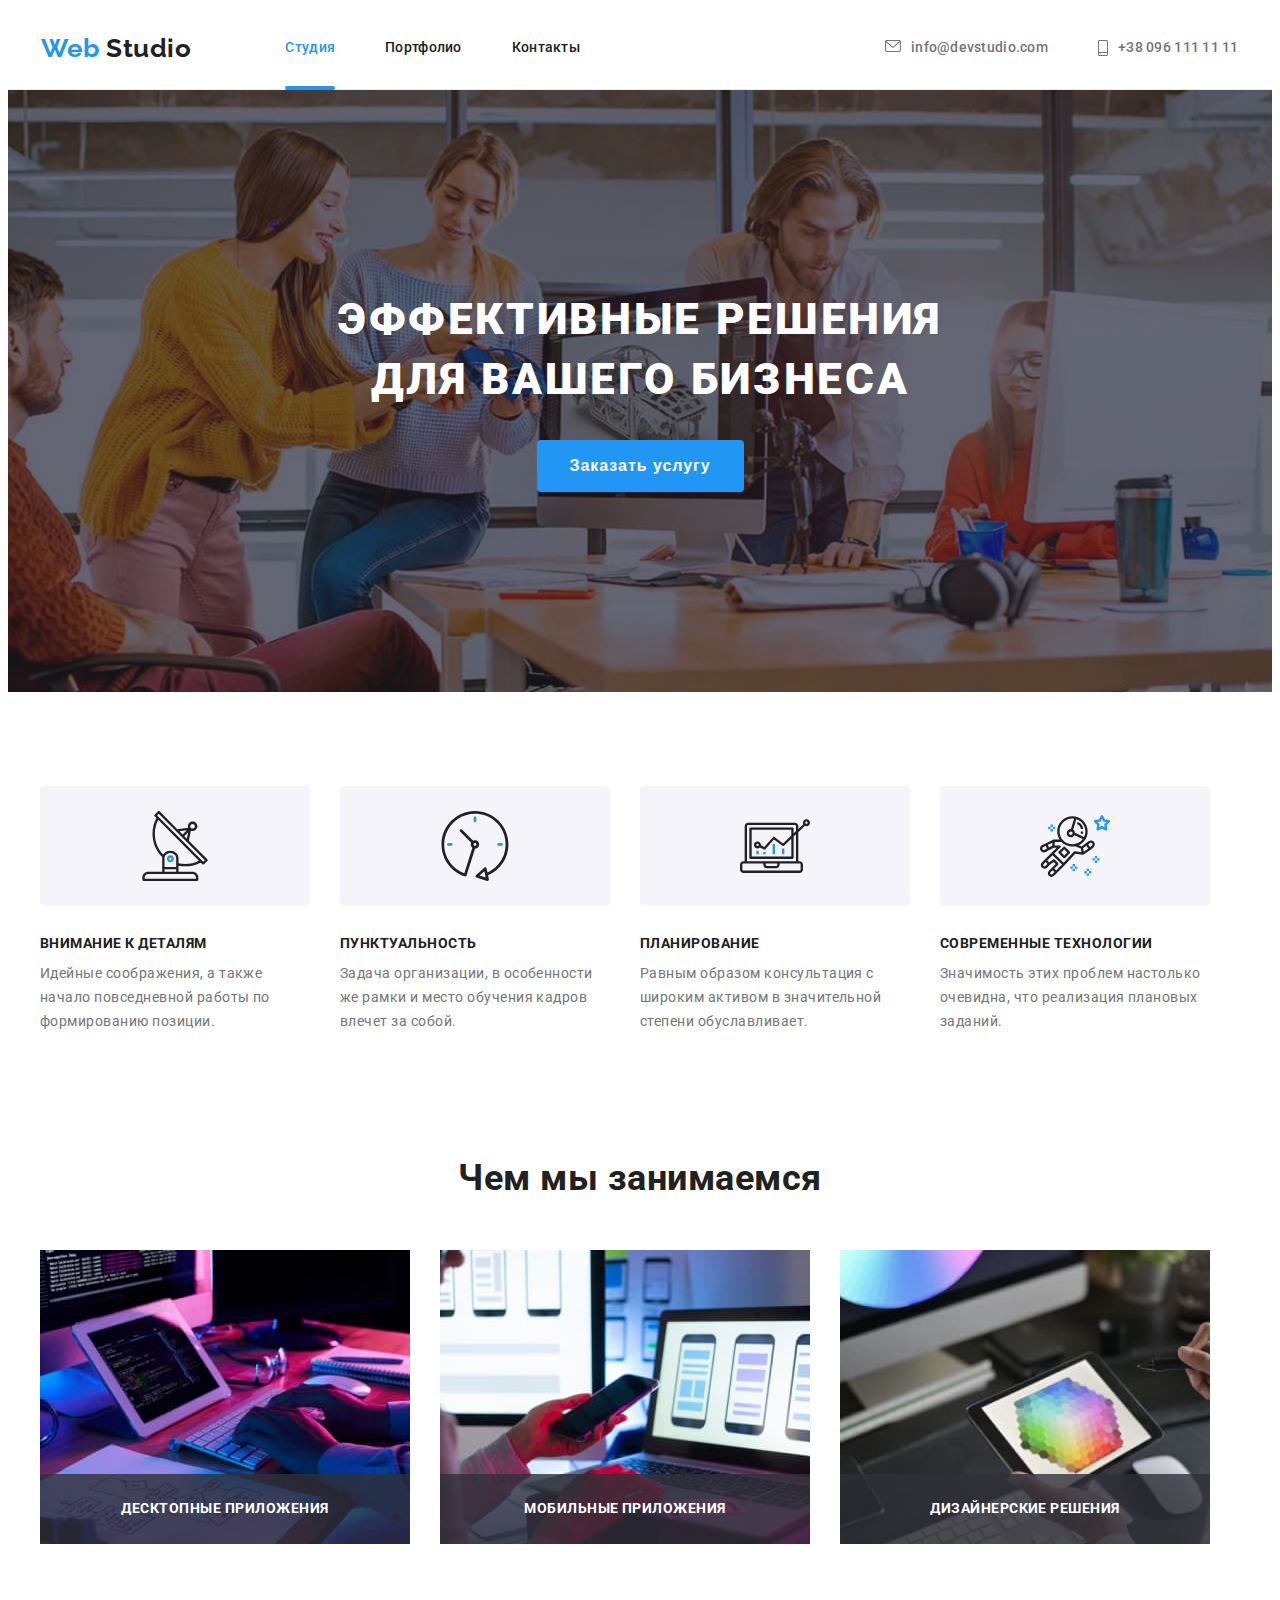
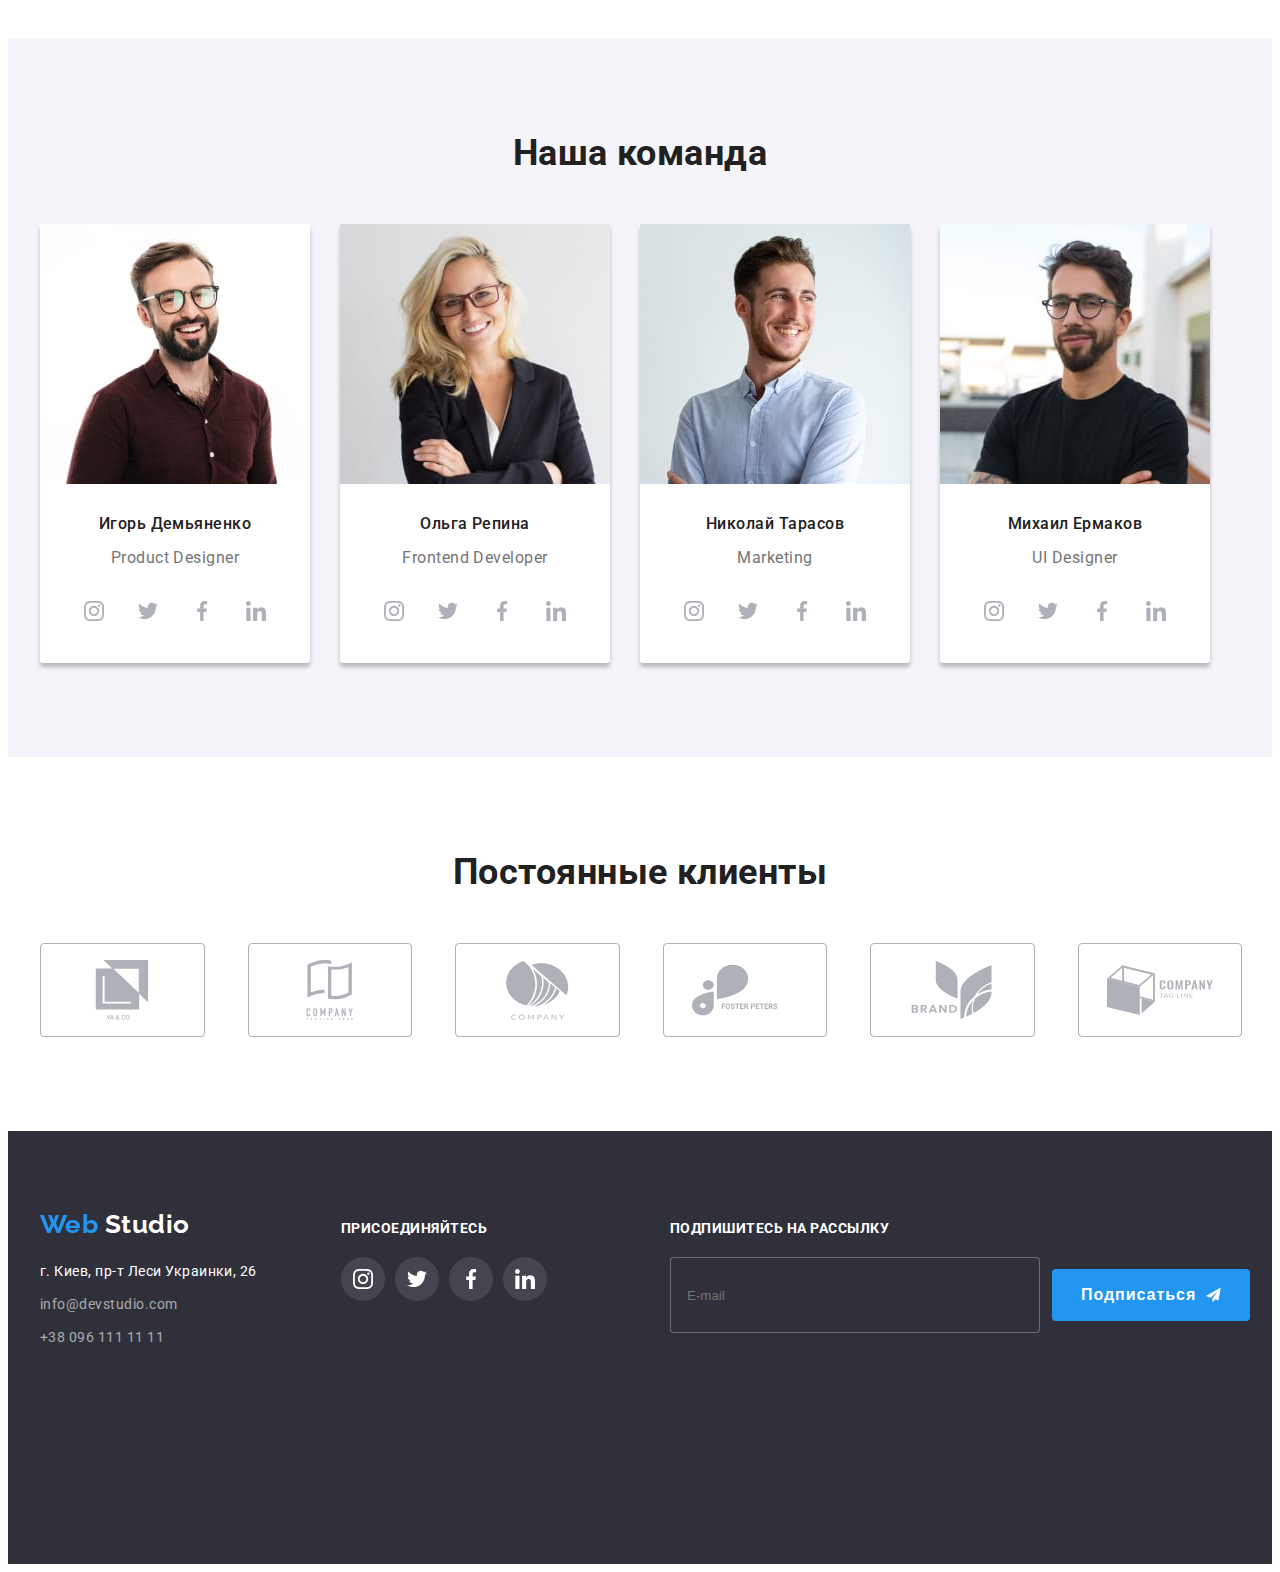
==== index.html @ 9bba1204 "img-commit" ====
<!DOCTYPE html>
<html lang="ru">
<head>
    <meta charset="UTF-8">
    <meta http-equiv="X-UA-Compatible" content="IE=edge">
    <meta name="viewport" content="width=device-width, initial-scale=1.0">
    <title>Document</title>
    <link rel="preconnect" href="https://fonts.googleapis.com">
    <link rel="preconnect" href="https://fonts.gstatic.com" crossorigin>
    <link href="https://fonts.googleapis.com/css2?family=Raleway:wght@700&family=Roboto:wght@400;500;700;900&display=swap" rel="stylesheet">
    <link rel="stylesheet" href="https://cdnjs.cloudflare.com/ajax/libs/modern-normalize/1.1.0/modern-normalize.min.css" integrity="sha512-wpPYUAdjBVSE4KJnH1VR1HeZfpl1ub8YT/NKx4PuQ5NmX2tKuGu6U/JRp5y+Y8XG2tV+wKQpNHVUX03MfMFn9Q==" crossorigin="anonymous" referrerpolicy="no-referrer" />
    
    <link rel="stylesheet" href="./css/main.min.css"/>
</head>
<body class="page">
  <!--Cap-->
    <header class="page-header">
        <div class="conteiner main-div">
            <a href="" class="logo">Web<span class="logo__title"> Studio</span>
            </a> 
    
            <button class="header-menu__btn" data-menu-button
            type="button" 
            aria-expanded="true" 
            aria-controls="menu-conteiner" 
            >
                <svg class="header-menu__icon" width="24" height="24" aria-label="переключатель мобильного меню">
                    <use class="header-menu__icon-cross" href="./images/sprite-contact.svg#icon-close-black-18dp-2-1-1"></use>
                    <use class="header-menu__icon-menu" href="./images/sprite-contact.svg#icon-menu_24px"></use>
                </svg>
            </button>

        <div class="header-menu" id="menu-conteiner" data-menu>
           
            <div class="header-menu__navigation">
            <ul class="site-nav list">
                <li class="site-nav__item">                                                                       
                    <a class="site-nav__link site-nav__link--current" href="./index.html">Студия</a></li>
                <li class="site-nav__item">
                    <a class="site-nav__link" href="./portfolio.html">Портфолио</a></li>
                <li class="site-nav__item">
                    <a class="site-nav__link" href="./contact.html">Контакты</a></li>
            </ul>             
         </div>     
         <div class="header-menu__contact">      
            <ul class="site-list list">
                <li class="site-list__item">  
                 <a class="site-list__link-mail" href="mailto:info@devstudio.com" class="header-text">                 
                      <svg class="site-list__icon" width="16" height="12" >
                         <use href="./images/sprite-contact.svg#icon-envelope"></use>
                     </svg>  
                     info@devstudio.com</a></li>
                    
                 <li class="site-list__item">
                     <a class="site-list__link-tell" href="tel:+380961111111" class="header-text">
                     <svg class="site-list__icon" width="10" height="16" >
                          <use href="./images/sprite-contact.svg#icon-smartphone"></use>
                      </svg>  
                      +38 096 111 11 11</a></li>                
                 </ul>
                 <ul class="site-social list">
                    <li class="site-social__item">
                        <a class="site-social__link" target="_blank" href="noopener noreferrer">Instagram</a>
                    </li>
                    <li class="site-social__item">
                        <a class="site-social__link" target="_blank" href="noopener noreferrer">Twitter</a>
                    </li>
                    <li class="site-social__item">
                        <a class="site-social__link" target="_blank" href="noopener noreferrer">Facebook</a>
                    </li>
                    <li class="site-social__item">
                        <a class="site-social__link" target="_blank" href="noopener noreferrer">LinkedIn</a>
                    </li>                                    
                 </ul>
         </div>
        </div>              
                </div>      
                 
              </header>
  <!--Main-->
    <main>
        <!--Hero-->
        <section class="hero">
                <h1 class="hero__title">Эффективные решения для вашего бизнеса</h1>
                <button type="button" class="hero__button" data-modal-open>Заказать услугу</button>
                <div class="baсkdrop is-hidden" data-modal>
                    <div class="modal">
                        
                        <form class="modal__form" autocomplete="off">
                            <strong class="modal__text">Оставьте свои данные, мы вам перезвоним</strong>
                            <div class="field">
                                <label class="field__name" for="name">
                                    <span class="stile-name">Имя</span>
                                </label>                               
                                <input class="field__user" type="text" name="name" id="name">
                                <svg class="form-icon" width="18" height="18">
                                    <use href="./images/sprite-modal-icon.svg#icon-person"></use>
                                </svg>                   
                            </div>
                            <div class="field">
                                <label class="field__name" for="phone">
                                    <span class="stile-name">Телефон</span>
                                </label>
                                <input class="field__user" type="tell" name="phone" id="phone">
                                <svg class="form-icon" width="18" height="18">
                                <use href="./images/sprite-modal-icon.svg#icon-phone"></use>
                                </svg>                 
                            </div>
                            <div class="field">
                                <label class="field__name" for="mail">
                                    <span class="stile-name">Почта</span>
                                </label>
                                <input class="field__user" type="email" name="mail" id="mail">  
                                <svg class="form-icon" width="18" height="18">
                                <use href="./images/sprite-modal-icon.svg#icon-email"></use>
                                </svg>                   
                            </div>
                            <div class="comment-form">
                                <label class="comment-form__name" for="comment">
                                    <span class="stile-name">Комментарий</span>
                                </label>
                                <textarea name="commit" rows="10" id="comment" placeholder="Введите текст"></textarea>                            
                            </div>
                            <div class="policy-form">
                                <label class="policy-form__name" for="policy">
                                    <input class="checkbox" type="checkbox" name="policy" id="policy" />
                                    <span class="policy-icon"></span>                                  
                                
                                    <span class="stile-agree">Соглашаюсь с рассылкой и принимаю </span><span class="agree-text">Условия договора</span>
                                </label>
                            </div>
                                <button type="submit" class="submit-btn">Отправить</button>                            
                        </form>
                            
                            <button class="modal__btn" type="button" data-modal-close>
                                <svg class="modal__icon" width="18" height="18">
                                    <use href="./images/sprite-contact.svg#icon-close-black-18dp-2-1-1"></use>
                                </svg>
                            </button>
                    </div>                  
                </div>
        </section>        
        <!--Advantages-->
        <section class="advantages section">
            <div class="conteiner advantages-conteiner">               
                <h2 class="section-title" hidden>Advantages</h2>
                <ul class="advantages-list list">
                    <li class="advantages-list__item">
                        <div class="section-picture">
                            <svg class="advantages__icon" width="70" height="120">
                                <use href="./images/sprite-advanteges.svg#icon-antenna"></use>
                            </svg>   
                        </div>                                          
                        <h3 class="advantages__title">Внимание к деталям</h3>
                        <p class="advantages__text">Идейные соображения, а также начало повседневной работы по формированию позиции.</p>
                    </li>
                    <li class="advantages-list__item">
                        <div  class="section-picture">
                            <svg class="advantages__icon" width="70" height="120">
                                <use href="./images/sprite-advanteges.svg#icon-clock"></use>
                            </svg>   
                        </div>
                        <h3 class="advantages__title">Пунктуальность</h3>
                        <p class="advantages__text">Задача организации, в особенности же рамки и место обучения кадров влечет за собой.</p>
                    </li>
                    <li class="advantages-list__item">
                        <div class="section-picture">
                            <svg class="advantages__icon" width="70" height="120">
                                <use href="./images/sprite-advanteges.svg#icon-diagram"></use>
                            </svg>  
                        </div>
                        <h3 class="advantages__title">Планирование</h3>
                        <p class="advantages__text">Равным образом консультация с широким активом в значительной степени обуславливает.</p>
                    </li>
                    <li class="advantages-list__item">
                        <div  class="section-picture">
                            <svg class="advantages__icon" width="70" height="120">
                                <use href="./images/sprite-advanteges.svg#icon-astronaut"></use>
                            </svg>   
                        </div>
                        <h3 class="advantages__title">Современные технологии</h3>
                        <p class="advantages__text">Значимость этих проблем настолько очевидна, что реализация плановых заданий.</p>
                    </li>
                </ul>
            </div>           
        </section>
        <!--What_we_do-->
        <section class="do section no-padding">
            <div class="conteiner do-conteiner">
                <h2 class="section-title centered">Чем мы занимаемся</h2>
                <ul class="do-list list">
                    <li class="do-list__item">
                        <img src="/images/images1/do/dp1.jpg" alt="picture1" width="370">
                       <div class="do-thumb">
                           <p class="do-thumb__text">Десктопные приложения</p>
                     </div>                                     
                    </li>
                    <li class="do-list__item">
                        <img src="/images/images1/do/mp1.jpg" alt="picture2" width="370">
                        <div class="do-thumb">
                            <p class="do-thumb__text">Мобильные приложения</p>
                        </div>
                    </li>
                    <li class="do-list__item">
                        <img src="/images/images1/do/dr1.jpg" alt="picture3" width="370">
                        <div class="do-thumb">
                            <p class="do-thumb__text">Дизайнерские решения</p>
                        </div>
                    </li>
                </ul>
            </div>           
        </section>
        <!--Team-->
        <section class="team section">
            <div class="conteiner team-conteiner">
                <h2 class="section-title centered">Наша команда</h2>
                <ul class="team-list list ">
                    <li class="team-list__item">
                        <img class="team-list__img" 
                        srcset="/images/images1/team/id1.jpg 1x, /images/images1/team/id2.jpg 2x"
                        src="/images/images1/team/id1.jpg" 
                        alt="Игорь Демьяненко"
                        sizes="(min-width: 480px) 2x, (min-width: 787px) 1x">
                        <div class="team-box">
                            <h3 class="team-box__title">Игорь Демьяненко</h3>
                            <p class="team-box__text">Product Designer</p>
                            <ul class="cosial-list list"> 
                                <li class="cosial-list__item">
                                    <a class="cosial-list__link" href aria-label="instagram" target="_blank">
                                        <svg class="cosial-list__icon" width="20" height="20">
                                            <use href="./images/sprite-socialnetwork.svg#icon-instagram"></use>
                                        </svg>
                                    </a>
                                </li>
                                <li class="cosial-list__item">
                                    <a class="cosial-list__link" href aria-label="twitter" target="_blank">
                                        <svg class="cosial-list__icon"  width="20" height="20">
                                            <use href="./images/sprite-socialnetwork.svg#icon-twitter"></use>
                                        </svg>
                                    </a>
                                </li>
                                <li class="cosial-list__item">
                                    <a class="cosial-list__link" href aria-label="facebook" target="_blank">
                                        <svg class="cosial-list__icon"  width="20" height="20">
                                            <use href="./images/sprite-socialnetwork.svg#icon-facebook"></use>
                                        </svg>
                                    </a>
                                </li>
                                <li class="cosial-list__item">
                                    <a class="cosial-list__link" href aria-label="linkedin" target="_blank">
                                        <svg class="cosial-list__icon"  width="20" height="20">
                                            <use href="./images/sprite-socialnetwork.svg#icon-linkedin"></use>
                                        </svg>
                                    </a>
                                </li>
                            </ul>
                        </div>                     
                    </li>
                    <li class="team-list__item">
                         <img class="team-list__img" 
                         srcset="/images/images1/team/or1.jpg 1x, /images/images1/team/or2.jpg 2x"
                         src="/images/images1/team/or1.jpg" 
                         alt="Ольга Репина"
                         sizes="(min-width: 480px) 2x, (min-width: 787px) 1x">
                         <div class="team-box">
                            <h3 class="team-box__title">Ольга Репина</h3>
                            <p class="team-box__text">Frontend Developer</p>
                            <ul class="cosial-list list">
                                <li class="cosial-list__item">
                                    <a class="cosial-list__link" href aria-label="instagram" target="_blank">
                                        <svg class="cosial-list__icon" width="20" height="20">
                                            <use href="./images/sprite-socialnetwork.svg#icon-instagram"></use>
                                        </svg>
                                    </a>
                                </li>
                                <li class="cosial-list__item">
                                    <a class="cosial-list__link" href aria-label="twitter" target="_blank">
                                        <svg class="cosial-list__icon"  width="20" height="20">
                                            <use href="./images/sprite-socialnetwork.svg#icon-twitter"></use>
                                        </svg>
                                    </a>
                                </li>
                                <li class="cosial-list__item">
                                    <a class="cosial-list__link" href aria-label="facebook" target="_blank">
                                        <svg class="cosial-list__icon"  width="20" height="20">
                                            <use href="./images/sprite-socialnetwork.svg#icon-facebook"></use>
                                        </svg>
                                    </a>
                                </li>
                                <li class="cosial-list__item">
                                    <a class="cosial-list__link" href aria-label="linkedin" target="_blank">
                                        <svg class="cosial-list__icon"  width="20" height="20">
                                            <use href="./images/sprite-socialnetwork.svg#icon-linkedin"></use>
                                        </svg>
                                    </a>
                                </li>
                            </ul>
                         </div>                   
                    </li>
                    <li class="team-list__item">
                     <img class="team-list__img" 
                     srcset="/images/images1/team/nt1.jpg 1x, /images/images1/team/nt2.jpg 2x"
                     src="/images/images1/team/nt1.jpg" 
                     alt="Николай Тарасов"
                     sizes="(min-width: 480px) 2x, (min-width: 787px) 1x">
                     <div class="team-box">
                        <h3 class="team-box__title">Николай Тарасов</h3>
                        <p class="team-box__text">Marketing</p>
                        <ul class="cosial-list list">
                            <li class="cosial-list__item">
                                <a class="cosial-list__link" href aria-label="instagram" target="_blank">
                                    <svg class="cosial-list__icon" width="20" height="20">
                                        <use href="./images/sprite-socialnetwork.svg#icon-instagram"></use>
                                    </svg>
                                </a>
                            </li>
                            <li class="cosial-list__item">
                                <a class="cosial-list__link" href aria-label="twitter" target="_blank">
                                    <svg class="cosial-list__icon"  width="20" height="20">
                                        <use href="./images/sprite-socialnetwork.svg#icon-twitter"></use>
                                    </svg>
                                </a>
                            </li>
                            <li class="cosial-list__item">
                                <a class="cosial-list__link" href aria-label="facebook" target="_blank">
                                    <svg class="cosial-list__icon"  width="20" height="20">
                                        <use href="./images/sprite-socialnetwork.svg#icon-facebook"></use>
                                    </svg>
                                </a>
                            </li>
                            <li class="cosial-list__item">
                                <a class="cosial-list__link" href aria-label="linkedin" target="_blank">
                                    <svg class="cosial-list__icon"  width="20" height="20">
                                        <use href="./images/sprite-socialnetwork.svg#icon-linkedin"></use>
                                    </svg>
                                </a>
                            </li>
                        </ul>
                     </div>                     
                    </li>
                    <li class="team-list__item">
                        <img class="team-list__img" 

                        src="/images/images1/team/me1.jpg" 
                        alt="Михаил Ермаков"
                        sizes="(min-width: 480px) 2x, (min-width: 787px) 1x">
                        <div class="team-box">
                           <h3 class="team-box__title">Михаил Ермаков</h3>
                           <p class="team-box__text">UI Designer</p>
                           <ul class="cosial-list list">
                               <li class="cosial-list__item">
                                   <a class="cosial-list__link" href aria-label="instagram" target="_blank">
                                       <svg class="cosial-list__icon" width="20" height="20">
                                           <use href="./images/sprite-socialnetwork.svg#icon-instagram"></use>
                                       </svg>
                                   </a>
                               </li>
                               <li class="cosial-list__item">
                                   <a class="cosial-list__link" href aria-label="twitter" target="_blank">
                                       <svg class="cosial-list__icon"  width="20" height="20">
                                           <use href="./images/sprite-socialnetwork.svg#icon-twitter"></use>
                                       </svg>
                                   </a>
                               </li>
                               <li class="cosial-list__item">
                                   <a class="cosial-list__link" href aria-label="facebook" target="_blank">
                                       <svg class="cosial-list__icon"  width="20" height="20">
                                           <use href="./images/sprite-socialnetwork.svg#icon-facebook"></use>
                                       </svg>
                                   </a>
                               </li>
                               <li class="cosial-list__item">
                                   <a class="cosial-list__link" href aria-label="linkedin" target="_blank">
                                       <svg class="cosial-list__icon"  width="20" height="20">
                                           <use href="./images/sprite-socialnetwork.svg#icon-linkedin"></use>
                                       </svg>
                                   </a>
                               </li>
                           </ul>
                        </div>                     
                       </li>
                   
                        </ul>
                     </div>                  
                    </li>
                </ul>
            </div>           
        </section>    
    <!--PARTNERS-->
    <section class="clients section">
        <div class="conteiner clients-conteiner">
            <h2 class="section-title centerd">Постоянные клиенты</h2>
            <ul class="clients-list list">
                <li class="clients-list__item">
                    <a class="clients-list__link" href="">
                        <svg class="clients-list__icon" width="106" height="60">
                            <use href="./images/sprite-partners.svg#icon-group1">                              
                            </use>
                        </svg>
                    </a>
                </li>
                <li class="clients-list__item">
                    <a class="clients-list__link" href="">
                        <svg class="clients-list__icon" width="106" height="60">
                            <use href="./images/sprite-partners.svg#icon-group2">                              
                            </use>
                        </svg>
                    </a>
                </li>
                <li class="clients-list__item">
                    <a class="clients-list__link" href="">
                        <svg class="clients-list__icon" width="106" height="60">
                            <use href="./images/sprite-partners.svg#icon-group3">                              
                            </use>
                        </svg>
                    </a>
                </li>
                <li class="clients-list__item">
                    <a class="clients-list__link" href="">
                        <svg class="clients-list__icon" width="106" height="60">
                            <use href="./images/sprite-partners.svg#icon-group4">                              
                            </use>
                        </svg>
                    </a>
                </li>
                <li class="clients-list__item">
                    <a class="clients-list__link" href="">
                        <svg class="clients-list__icon" width="106" height="60">
                            <use href="./images/sprite-partners.svg#icon-group5">                              
                            </use>
                        </svg>
                    </a>
                </li>
                <li class="clients-list__item">
                    <a class="clients-list__link" href="">
                        <svg class="clients-list__icon" width="106" height="60">
                            <use href="./images/sprite-partners.svg#icon-group6">                              
                            </use>
                        </svg>
                    </a>
                </li>
            </ul>
        </div>  
    </section>
</main>
  <!--Attic-->
    <footer class="footer section no-padding">    
        <div class="conteiner footer-conteiner">
            <div class="box-logo">
                <a href="" class="logo-footer">
                    Web<span class="title-footer"> Studio</span>
                </a>
                    <div class="footer-text">
                    <p class="adress">
                        г. Киев, пр-т Леси Украинки, 26
                    </p>
                    <a href="mailto:info@devstudio.com" class="adress-mail">info@devstudio.com</a> 
                    <a href="tel:+380961111111" class="adress-tel">+38 096 111 11 11</a>
                </div>
            </div>
                <div class="join">
                <h2 class="join__titl">присоединяйтесь</h2>
                <ul class="join-list list">
                    <li class="join-list__item">
                                    <a class="join-list__link" href aria-label="instagram" target="_blank">
                                        <svg class="join-list__icon" width="20" height="20">
                                            <use href="./images/sprite-socialnetwork.svg#icon-instagram"></use>
                                        </svg>
                                    </a>
                    </li>
                    <li class="join-list__item">
                                    <a class="join-list__link" href aria-label="twitter" target="_blank">
                                        <svg class="join-list__icon" width="20" height="20">
                                            <use href="./images/sprite-socialnetwork.svg#icon-twitter"></use>
                                        </svg>
                                    </a>
                    </li>
                    <li class="join-list__item">
                                    <a class="join-list__link" href aria-label="facebook" target="_blank">
                                        <svg class="join-list__icon" width="20" height="20">
                                            <use href="./images/sprite-socialnetwork.svg#icon-facebook"></use>
                                        </svg>
                                    </a>
                    </li>
                    <li class="join-list__item">
                                    <a class="join-list__link" href aria-label="linkedin" target="_blank">
                                        <svg class="join-list__icon" width="20" height="20">
                                            <use href="./images/sprite-socialnetwork.svg#icon-linkedin"></use>
                                        </svg>
                                    </a>
                    </li>
                </ul>
            </div>      
            <div class="mailing-form">
                <h2 class="mailing-titl">Подпишитесь на рассылку</h2>
                <Form class="subscriber-form" autocomplete="off">
                    <label for="user_email" class="form-hidden">E-mail</label>
                        <input class="subscriber-email"type="email" name="email" id="user_email" placeholder="E-mail"/>
                        <button type="submit" class="subscriber-btn">Подписаться
                            <svg class="send-icon" width="24" height="24">
                                <use href="./images/sprite-modal-icon.svg#icon-icon-send-1"></use>
                            </svg>
                        </button>                      
                </Form>
            </div>
        </div>        
    </footer>
    <script src="./js/modal.js"></script>
    <script src="./js/menu.js"></script>
  </body>
</html>
---- css/main.min.css ----
:root{--primary-text-color: #212121;--text-color: #757575;--accent-text: #2196F3;--herotitle: #FFFFFF;--bgr-color: #FFFFFF}body{height:auto;background-color:var(--bgr-color);color:var(--primary-text-color);font-family:Roboto;letter-spacing:0.03em}@media screen and (min-width: 340px){.section{padding-top:40px;padding-bottom:40px}}@media screen and (min-width: 480px){.section{padding-top:60px;padding-bottom:60px}}@media screen and (min-width: 768px){.section{padding-top:60px;padding-bottom:60px}}@media screen and (min-width: 1200px){.section{padding-top:94px;padding-bottom:94px}}.section-title{margin-top:0;margin-bottom:50px;color:var(--primary-text-color);font-weight:700;font-size:36px;line-height:1.17;text-align:center}.section-title.centered{text-align:center}.text{color:var(--text-color)}img{display:block;max-width:100%;height:auto}.list{padding:0;margin:0;list-style:none}h1,h2,h3,p{margin:0}.conteiner{margin-left:auto;margin-right:auto;padding-left:15px;padding-right:15px}@media screen and (min-width: 480px){.conteiner{width:480px}}@media screen and (min-width: 768px){.conteiner{width:768px}}@media screen and (min-width: 1200px){.conteiner{width:1200px}}.page-header{border-bottom:1px solid #ECECEC}@media screen and (min-width: 340px){.main-div{position:relative;display:-webkit-inline-box;display:-ms-inline-flexbox;display:inline-flex;-webkit-box-align:center;-ms-flex-align:center;align-items:center;-ms-flex-pack:distribute;justify-content:space-around;width:100%}.site-nav{display:block;margin-bottom:300px;text-align:start}.site-nav__item:not(:last-child){margin-bottom:32px}.site-nav__link{color:var(--primary-text-color);font-family:inherit;font-weight:500;font-size:40px;line-height:1.175;letter-spacing:0.02em;text-decoration:none;-webkit-transition-timing-function:cubic-bezier(0.4, 0, 0.2, 1);transition-timing-function:cubic-bezier(0.4, 0, 0.2, 1);-webkit-transition-duration:250ms;transition-duration:250ms}.site-nav__link--current{color:var(--accent-text)}.site-list{display:-webkit-box;display:-ms-flexbox;display:flex;margin-bottom:65px;text-align:start;-webkit-box-orient:vertical;-webkit-box-direction:reverse;-ms-flex-direction:column-reverse;flex-direction:column-reverse}.site-list__item:not(:last-child){margin-top:32px}.site-list__link-mail{color:var(--primary-text-color);font-family:inherit;font-weight:500;font-size:40px;line-height:1.175;letter-spacing:0.02em;text-decoration:none;-webkit-transition-timing-function:cubic-bezier(0.4, 0, 0.2, 1);transition-timing-function:cubic-bezier(0.4, 0, 0.2, 1);-webkit-transition-duration:250ms;transition-duration:250ms}.site-list__link-tell{color:var(--accent-text);font-family:inherit;font-weight:500;font-size:34px;line-height:1.175;letter-spacing:0.02em;text-decoration:none;-webkit-transition-timing-function:cubic-bezier(0.4, 0, 0.2, 1);transition-timing-function:cubic-bezier(0.4, 0, 0.2, 1);-webkit-transition-duration:250ms;transition-duration:250ms}.site-list__icon{display:none}.site-social{display:-webkit-box;display:-ms-flexbox;display:flex}.site-social__item{padding-right:10px;padding-left:10px;border-right:1px solid rgba(33,33,33,0.2)}.site-social__item:last-child{padding-right:0}.site-social .site-social__link{color:#2196F3;font-size:18px;font-weight:500;line-height:1.22;letter-spacing:0.02em;text-align:left}.header-menu__btn{display:-webkit-inline-box;display:-ms-inline-flexbox;display:inline-flex;cursor:pointer;margin:0;padding:0;border:none;background-color:transparent;z-index:2}}@media screen and (min-width: 340px) and (min-width: 768px){.header-menu__btn{display:none}}@media screen and (min-width: 340px){.header-menu__icon-cross{display:none}.header-menu__btn.is-open .header-menu__icon-cross{display:block;z-index:2}.header-menu__btn.is-open .header-menu__icon-menu{display:none}.header-menu__btn:hover,.header-menu__btn:focus{fill:var(--accent-text)}.header-menu{background-color:#ffff;padding:48px 40px;text-align:center;font-size:20px;z-index:1}}@media screen and (min-width: 340px) and (max-width: 767px){.header-menu{display:none;position:absolute;top:0;left:0;width:100%}}@media screen and (min-width: 340px){.header-menu.is-open{display:block}}@media screen and (min-width: 480px){.main-div{position:relative;display:-webkit-inline-box;display:-ms-inline-flexbox;display:inline-flex;-webkit-box-align:center;-ms-flex-align:center;align-items:center;-ms-flex-pack:distribute;justify-content:space-around;width:100%}.site-nav{display:block;margin-bottom:300px;text-align:start}.site-nav__item:not(:last-child){margin-bottom:32px}.site-nav__link{color:var(--primary-text-color);font-family:inherit;font-weight:500;font-size:40px;line-height:1.175;letter-spacing:0.02em;text-decoration:none;-webkit-transition-timing-function:cubic-bezier(0.4, 0, 0.2, 1);transition-timing-function:cubic-bezier(0.4, 0, 0.2, 1);-webkit-transition-duration:250ms;transition-duration:250ms}.site-nav__link--current{color:var(--accent-text)}.site-list{display:-webkit-box;display:-ms-flexbox;display:flex;margin-bottom:65px;text-align:start;-webkit-box-orient:vertical;-webkit-box-direction:reverse;-ms-flex-direction:column-reverse;flex-direction:column-reverse}.site-list__item:not(:last-child){margin-top:32px}.site-list__link-mail{color:var(--primary-text-color);font-family:inherit;font-weight:500;font-size:40px;line-height:1.175;letter-spacing:0.02em;text-decoration:none;-webkit-transition-timing-function:cubic-bezier(0.4, 0, 0.2, 1);transition-timing-function:cubic-bezier(0.4, 0, 0.2, 1);-webkit-transition-duration:250ms;transition-duration:250ms}.site-list__link-tell{color:var(--accent-text);font-family:inherit;font-weight:500;font-size:34px;line-height:1.175;letter-spacing:0.02em;text-decoration:none;-webkit-transition-timing-function:cubic-bezier(0.4, 0, 0.2, 1);transition-timing-function:cubic-bezier(0.4, 0, 0.2, 1);-webkit-transition-duration:250ms;transition-duration:250ms}.site-list__icon{display:none}.site-social{display:-webkit-box;display:-ms-flexbox;display:flex}.site-social__item{padding-right:10px;padding-left:10px;border-right:1px solid rgba(33,33,33,0.2)}.site-social__item:last-child{padding-right:0}.site-social .site-social__link{color:#2196F3;font-size:18px;font-weight:500;line-height:1.22;letter-spacing:0.02em;text-align:left}.header-menu__btn{display:-webkit-inline-box;display:-ms-inline-flexbox;display:inline-flex;cursor:pointer;margin:0;padding:0;border:none;background-color:transparent;z-index:2}}@media screen and (min-width: 480px) and (min-width: 768px){.header-menu__btn{display:none}}@media screen and (min-width: 480px){.header-menu__icon-cross{display:none}.header-menu__btn.is-open .header-menu__icon-cross{display:block;z-index:2}.header-menu__btn.is-open .header-menu__icon-menu{display:none}.header-menu__btn:hover,.header-menu__btn:focus{fill:var(--accent-text)}.header-menu{background-color:#ffff;padding:48px 40px;text-align:center;font-size:20px;z-index:1}}@media screen and (min-width: 480px) and (max-width: 767px){.header-menu{display:none;position:absolute;top:0;left:0;width:100%}}@media screen and (min-width: 480px){.header-menu.is-open{display:block}}@media screen and (min-width: 768px){.main-div{display:-webkit-box;display:-ms-flexbox;display:flex;-webkit-box-align:center;-ms-flex-align:center;align-items:center;padding:0;width:768px}.header-menu{display:-webkit-box;display:-ms-flexbox;display:flex;-webkit-box-align:center;-ms-flex-align:center;align-items:center;-webkit-box-pack:justify;-ms-flex-pack:justify;justify-content:space-between;padding:0;margin:0}.header-menu__navigation{display:-webkit-box;display:-ms-flexbox;display:flex}.site-nav{display:-webkit-box;display:-ms-flexbox;display:flex;margin-bottom:0}.site-nav__link{position:relative}.site-nav__link--current::after{position:absolute;bottom:-2px;left:0;content:'';display:block;width:100%;height:4px;border-radius:2px;background-color:#2196F3}.site-nav__item:not(:last-child){margin-right:50px;margin-bottom:0}.site-nav__link{display:block;padding-top:32px;padding-bottom:32px;color:var(--primary-text-color);font-family:inherit;font-weight:500;font-size:14px;line-height:1.14;letter-spacing:0.02em;text-decoration:none;-webkit-transition-timing-function:cubic-bezier(0.4, 0, 0.2, 1);transition-timing-function:cubic-bezier(0.4, 0, 0.2, 1);-webkit-transition-duration:250ms;transition-duration:250ms}.site-nav__link:hover,.site-nav__link:focus,.site-nav__link--current{color:var(--accent-text)}.header-menu__contact{display:-webkit-box;display:-ms-flexbox;display:flex}.site-list{display:block;margin-left:auto;list-style:none;margin-left:auto;margin-bottom:0;margin-left:84px}.site-list__item{position:relative;display:-webkit-box;display:-ms-flexbox;display:flex;-webkit-box-align:center;-ms-flex-align:center;align-items:center;-ms-flex-wrap:nowrap;flex-wrap:nowrap}.site-list__link{position:relative}.site-list__item:not(:last-child){margin-bottom:10px;margin-top:0}.site-list__link-mail,.site-list__link-tell{display:-webkit-box;display:-ms-flexbox;display:flex;color:var(--primary-text-color);font-family:inherit;font-weight:500;font-size:14px;line-height:1.14;letter-spacing:0.02em;text-decoration:none;-webkit-transition-timing-function:cubic-bezier(0.4, 0, 0.2, 1);transition-timing-function:cubic-bezier(0.4, 0, 0.2, 1);-webkit-transition-duration:250ms;transition-duration:250ms}.site-list__link-mail,.site-list__link-tell{color:var(--text-color)}.site-list__link-mail:hover,.site-list__link-mail:focus{color:var(--accent-text)}.site-list__link-tell:hover,.site-list__link-tell:focus{color:var(--accent-text)}.site-list__icon{display:block;fill:var(--text-color);margin-right:10px;-webkit-transition-timing-function:cubic-bezier(0.4, 0, 0.2, 1);transition-timing-function:cubic-bezier(0.4, 0, 0.2, 1);-webkit-transition-duration:250ms;transition-duration:250ms}.site-list__link-mail:hover .site-list__icon,.site-list__link-mail:focus .site-list__icon{fill:var(--accent-text)}.site-list__link-tell:hover .site-list__icon,.site-list__link-tell:focus .site-list__icon{fill:var(--accent-text)}.site-social{display:none}.header-menu.is-open{display:none}}@media screen and (min-width: 1200px){.main-div{display:-webkit-box;display:-ms-flexbox;display:flex;-webkit-box-align:center;-ms-flex-align:center;align-items:center;padding:0;width:1200px}.header-menu{display:-webkit-box;display:-ms-flexbox;display:flex;-webkit-box-align:center;-ms-flex-align:center;align-items:center;-ms-flex-pack:distribute;justify-content:space-around;padding:0;margin:0}.header-menu__navigation{display:-webkit-box;display:-ms-flexbox;display:flex}.site-nav{display:-webkit-box;display:-ms-flexbox;display:flex;margin-bottom:0}.site-nav__link{position:relative}.site-nav__link--current::after{position:absolute;bottom:-2px;left:0;content:'';display:block;width:100%;height:4px;border-radius:2px;background-color:#2196F3}.site-nav__item:not(:last-child){margin-right:50px;margin-bottom:0}.site-nav__link{display:block;padding-top:32px;padding-bottom:32px;color:var(--primary-text-color);font-family:inherit;font-weight:500;font-size:14px;line-height:1.14;letter-spacing:0.02em;text-decoration:none;-webkit-transition-timing-function:cubic-bezier(0.4, 0, 0.2, 1);transition-timing-function:cubic-bezier(0.4, 0, 0.2, 1);-webkit-transition-duration:250ms;transition-duration:250ms}.site-nav__link:hover,.site-nav__link:focus,.site-nav__link--current{color:var(--accent-text)}.header-menu__contact{display:-webkit-box;display:-ms-flexbox;display:flex;-webkit-box-pack:end;-ms-flex-pack:end;justify-content:end}.site-list{display:-webkit-box;display:-ms-flexbox;display:flex;-webkit-box-orient:horizontal;-webkit-box-direction:normal;-ms-flex-direction:row;flex-direction:row;margin-left:auto;list-style:none;-webkit-box-pack:baseline;-ms-flex-pack:baseline;justify-content:baseline;margin-left:305px}.site-list__item{position:relative;display:-webkit-box;display:-ms-flexbox;display:flex;-webkit-box-align:center;-ms-flex-align:center;align-items:center;margin-bottom:0}.site-list__link-mail,.site-list__link-tell{position:relative;margin-bottom:0}.site-list__item:not(:last-child){margin-right:50px;margin-bottom:0}.site-list__link-mail,.site-list__link-tell{display:-webkit-box;display:-ms-flexbox;display:flex;color:var(--primary-text-color);font-family:inherit;font-weight:500;font-size:14px;line-height:1.14;letter-spacing:0.02em;text-decoration:none;-webkit-transition-timing-function:cubic-bezier(0.4, 0, 0.2, 1);transition-timing-function:cubic-bezier(0.4, 0, 0.2, 1);-webkit-transition-duration:250ms;transition-duration:250ms}.site-list__link-mail,.site-list__link-tell{color:var(--text-color)}.site-list__link-mail:hover,.site-list__link-mail:focus{color:var(--accent-text)}.site-list__link-tell:hover,.site-list__link-tell:focus{color:var(--accent-text)}.site-list__icon{display:block;fill:var(--text-color);margin-right:10px;-webkit-transition-timing-function:cubic-bezier(0.4, 0, 0.2, 1);transition-timing-function:cubic-bezier(0.4, 0, 0.2, 1);-webkit-transition-duration:250ms;transition-duration:250ms}.site-list__link-mail:hover .site-list__icon,.site-list__link-mail:focus .site-list__icon{fill:var(--accent-text)}.site-list__link-tell:hover .site-list__icon,.site-list__link-tell:focus .site-list__icon{fill:var(--accent-text)}.site-list .site-social{display:none}}.logo{display:inline-block;padding-top:25px;padding-bottom:25px;color:var(--accent-text);font-family:'Raleway';font-weight:700;font-size:26px;line-height:1.19;text-decoration:none}@media screen and (max-width: 1199px){.logo{margin-right:88px;font-size:24px;line-height:1.17}}@media screen and (min-width: 1200px){.logo{margin-right:92px}}.logo__title{color:var(--primary-text-color)}.logo-footer{display:block;padding:0;margin-bottom:20px;color:var(--accent-text);font-family:'Raleway';font-weight:700;font-size:26px;line-height:1.19;text-decoration:none}.title-footer{color:var(--herotitle)}.baсkdrop{position:fixed;top:0;left:0;width:100%;height:100%;background-color:rgba(47,48,58,0.4)}.baсkdrop.is-hidden{opacity:0;pointer-events:none;visibility:hidden}.modal{position:absolute;top:50%;left:50%;-webkit-transform:translate(-50%, -50%);transform:translate(-50%, -50%);width:528px;-webkit-box-shadow:0px 4px 4px 0px #00000040;box-shadow:0px 4px 4px 0px #00000040;background-color:var(--bgr-color);text-align:center}.modal__btn{position:absolute;top:8px;right:8px;display:-webkit-box;display:-ms-flexbox;display:flex;-webkit-box-align:center;-ms-flex-align:center;align-items:center;-webkit-box-pack:center;-ms-flex-pack:center;justify-content:center;padding:0;margin:0;width:30px;height:30px;background-color:var(--bgr-color);border:1px solid #AFB1B8;border-radius:50%;cursor:pointer}.modal__icon{fill:#000000;-webkit-transition-timing-function:cubic-bezier(0.4, 0, 0.2, 1);transition-timing-function:cubic-bezier(0.4, 0, 0.2, 1);-webkit-transition-duration:250ms;transition-duration:250ms}.modal__icon:hover,.modal__icon:focus{fill:var(--accent-text)}.modal__form{padding:40px;text-align:left;margin-left:auto;margin-right:auto}.modal__text{color:#212121;font-size:20px;font-weight:700;line-height:1.1;text-align:center}.field{position:relative;display:-webkit-box;display:-ms-flexbox;display:flex;-webkit-box-orient:vertical;-webkit-box-direction:normal;-ms-flex-direction:column;flex-direction:column;margin-top:10px}.field__name{margin-bottom:4px}.field__user{width:100%;border:1px solid #21212133;border-radius:4px;outline:none;cursor:pointer;-webkit-transition-timing-function:cubic-bezier(0.4, 0, 0.2, 1);transition-timing-function:cubic-bezier(0.4, 0, 0.2, 1);-webkit-transition-duration:250ms;transition-duration:250ms}.field__user{height:40px;padding:11px 12px 11px 32px}.field__user:focus{border-color:var(--accent-text)}.field__user:focus+.form-icon{fill:#2196F3}textarea{padding:12px 16px;resize:none;width:100%;border:1px solid #21212133;border-radius:4px;outline:none;cursor:pointer;-webkit-transition-timing-function:cubic-bezier(0.4, 0, 0.2, 1);transition-timing-function:cubic-bezier(0.4, 0, 0.2, 1);-webkit-transition-duration:250ms;transition-duration:250ms}textarea:focus{border-color:var(--accent-text)}.comment-form{display:-webkit-box;display:-ms-flexbox;display:flex;-webkit-box-orient:vertical;-webkit-box-direction:normal;-ms-flex-direction:column;flex-direction:column;width:100%;height:120px;margin-top:10px}.comment-form__name{margin-bottom:4px}.policy-form{margin-top:20px;margin-bottom:30px}.submit-btn{margin:0 auto;padding-top:10px;padding-bottom:10px;padding-left:57px;padding-right:57px;border-radius:4px;font-style:normal;background-color:var(--accent-text);color:var(--herotitle);border:1px solid transparent;font-weight:700;font-size:16px;line-height:1.88;display:-webkit-box;display:-ms-flexbox;display:flex;-webkit-box-align:center;-ms-flex-align:center;align-items:center;letter-spacing:0.06em}.form-icon{position:absolute;top:50%;left:12px;display:inline-block;fill:currentColor;-webkit-transition-timing-function:cubic-bezier(0.4, 0, 0.2, 1);transition-timing-function:cubic-bezier(0.4, 0, 0.2, 1);-webkit-transition-duration:250ms;transition-duration:250ms}.stile-name{color:#757575;font-size:12px;font-weight:400;line-height:1.17;letter-spacing:0.01em;text-align:left}.stile-agree{color:#757575;font-size:14px;font-weight:400;line-height:1.71;letter-spacing:0.03em;text-align:left}.agree-text{color:var(--accent-text);font-size:14px;font-weight:400;line-height:1.71;letter-spacing:0.03em;text-align:left;text-decoration:underline}.checkbox{-webkit-appearance:none;-moz-appearance:none;appearance:none;position:absolute}.policy-icon{display:inline-block;margin-right:4px;width:16px;height:15px;border:2px solid #212121;border-radius:3px}.checkbox:checked+.policy-icon{background-color:#2196F3;background-image:url("../images/icon-checkbox.svg");border:2px solid transparent;background-repeat:no-repeat;background-size:contain;background-origin:border-box}.send-icon{margin-left:10px}@media screen and (min-width: 340px){.subscriber-form{display:-webkit-box;display:-ms-flexbox;display:flex;position:relative;text-align:center;-ms-flex-wrap:wrap;flex-wrap:wrap;-webkit-box-pack:center;-ms-flex-pack:center;justify-content:center}.form-hidden{position:absolute;overflow:hidden;margin:0;padding:0px;width:1px;height:1px;color:#FFFFFF99;font-size:16px;font-weight:400;line-height:1.21;letter-spacing:0.03em;text-align:left}.subscriber-email{display:-webkit-box;display:-ms-flexbox;display:flex;width:100%;height:50px;margin-bottom:20px;padding-left:16px;padding-top:12px;padding-bottom:12px;outline:none;color:var(--herotitle);background-color:#2F303A;border:1px solid #FFFFFF4D;border-radius:4px}}@media screen and (min-width: 480px){.subscriber-form{display:-webkit-box;display:-ms-flexbox;display:flex;position:relative;text-align:center;-ms-flex-wrap:wrap;flex-wrap:wrap;-webkit-box-pack:center;-ms-flex-pack:center;justify-content:center}.form-hidden{position:absolute;overflow:hidden;margin:0;padding:0px;width:1px;height:1px;color:#FFFFFF99;font-size:16px;font-weight:400;line-height:1.21;letter-spacing:0.03em;text-align:left}.subscriber-email{display:-webkit-box;display:-ms-flexbox;display:flex;width:100%;height:50px;margin-bottom:20px;padding-left:16px;padding-top:12px;padding-bottom:12px;outline:none;color:var(--herotitle);background-color:#2F303A;border:1px solid #FFFFFF4D;border-radius:4px}}@media screen and (min-width: 768px){.subscriber-form{display:-webkit-box;display:-ms-flexbox;display:flex;position:relative;-webkit-box-align:center;-ms-flex-align:center;align-items:center;-ms-flex-wrap:wrap;flex-wrap:wrap;-webkit-box-orient:vertical;-webkit-box-direction:normal;-ms-flex-direction:column;flex-direction:column;-webkit-box-pack:center;-ms-flex-pack:center;justify-content:center}.form-hidden{position:absolute;overflow:hidden;margin:0;padding:0px;width:1px;height:1px;color:#FFFFFF99;font-size:16px;font-weight:400;line-height:1.21;letter-spacing:0.03em;text-align:left}.subscriber-email{display:-webkit-box;display:-ms-flexbox;display:flex;width:450px;height:50px;margin-right:12px;margin-bottom:20px;padding-left:16px;padding-top:12px;padding-bottom:12px;outline:transparent;cursor:pointer;color:var(--herotitle);background-color:#2F303A;border:1px solid #FFFFFF4D;border-radius:4px}}@media screen and (min-width: 1200px){.subscriber-form{position:relative;display:-webkit-inline-box;display:-ms-inline-flexbox;display:inline-flex;-ms-flex-wrap:nowrap;flex-wrap:nowrap;-webkit-box-orient:horizontal;-webkit-box-direction:normal;-ms-flex-direction:row;flex-direction:row;margin:0;padding:0;text-align:start}.form-hidden{position:absolute;overflow:hidden;margin:0;padding:0px;width:1px;height:1px;color:#FFFFFF99;font-size:16px;font-weight:400;line-height:1.21;letter-spacing:0.03em;text-align:left}.subscriber-email{display:-webkit-box;display:-ms-flexbox;display:flex;-webkit-box-pack:start;-ms-flex-pack:start;justify-content:flex-start;width:350px;height:50px;padding-top:12px;padding-bottom:12px;margin-bottom:0;outline:none;color:var(--herotitle);background-color:#2F303A;border:1px solid #FFFFFF4D;border-radius:4px}}.hero__button{margin:0 auto;padding-top:10px;padding-bottom:10px;padding-left:32px;padding-right:32px;border-radius:4px;font-style:normal;background-color:var(--accent-text);color:var(--herotitle);border:1px solid transparent;font-weight:700;font-size:16px;line-height:1.88;display:-webkit-box;display:-ms-flexbox;display:flex;-webkit-box-align:center;-ms-flex-align:center;align-items:center;letter-spacing:0.06em}.subscriber-btn{width:198px;padding-top:10px;padding-bottom:10px;padding-left:28px;padding-right:28px;border-radius:4px;-webkit-box-pack:center;-ms-flex-pack:center;justify-content:center;font-style:normal;background-color:var(--accent-text);color:var(--herotitle);border:1px solid transparent;font-weight:700;font-size:16px;line-height:1.88;display:-webkit-box;display:-ms-flexbox;display:flex;-webkit-box-align:center;-ms-flex-align:center;align-items:center;letter-spacing:0.06em}@media screen and (min-width: 340px){.filter-list{display:-webkit-box;display:-ms-flexbox;display:flex;-webkit-box-align:center;-ms-flex-align:center;align-items:center;-ms-flex-wrap:wrap;flex-wrap:wrap;-webkit-box-pack:start;-ms-flex-pack:start;justify-content:start;list-style-type:none;margin-top:0;margin-bottom:38px;padding:0}.filter-list__item{margin-bottom:12px}}@media screen and (min-width: 480px){.filter-list{display:-webkit-box;display:-ms-flexbox;display:flex;-webkit-box-align:center;-ms-flex-align:center;align-items:center;-ms-flex-wrap:wrap;flex-wrap:wrap;-webkit-box-pack:start;-ms-flex-pack:start;justify-content:start;list-style-type:none;margin-top:0;margin-bottom:38px;padding:0}.filter-list__item{margin-bottom:12px}}@media screen and (min-width: 768px){.filter-list{display:-webkit-box;display:-ms-flexbox;display:flex;-webkit-box-align:center;-ms-flex-align:center;align-items:center;-ms-flex-wrap:nowrap;flex-wrap:nowrap;-webkit-box-pack:center;-ms-flex-pack:center;justify-content:center;list-style-type:none;margin-top:0;margin-bottom:50px;padding:0}}@media screen and (min-width: 1200px){.filter-list{display:-webkit-box;display:-ms-flexbox;display:flex;-webkit-box-align:center;-ms-flex-align:center;align-items:center;-ms-flex-wrap:nowrap;flex-wrap:nowrap;-webkit-box-pack:center;-ms-flex-pack:center;justify-content:center}}.filter-list{list-style-type:none;margin-top:0;margin-bottom:50px;padding:0;-webkit-transition-timing-function:cubic-bezier(0.4, 0, 0.2, 1);transition-timing-function:cubic-bezier(0.4, 0, 0.2, 1);-webkit-transition-duration:250ms;transition-duration:250ms}.filter-list__item{margin-top:0}.filter-list__item:not(:last-child){margin-right:8px}.filter-list__item button:hover,.filter-list__item button:focus{background-color:#2196f3}.filter-list__btn{padding-top:6px;padding-bottom:6px;padding-left:22px;padding-right:22px;border:none;border-radius:4px;font-family:'Roboto';font-style:normal;color:var(--primary-text-color);font-weight:500;font-size:16px;line-height:1.7;text-align:center;-webkit-transition-timing-function:cubic-bezier(0.4, 0, 0.2, 1);transition-timing-function:cubic-bezier(0.4, 0, 0.2, 1);-webkit-transition-duration:250ms;transition-duration:250ms}.filter-list__btn:hover,.filter-list__btn:focus{color:#FFFFFF}.cosial-list{display:-webkit-box;display:-ms-flexbox;display:flex;-webkit-box-pack:center;-ms-flex-pack:center;justify-content:center;-webkit-box-align:center;-ms-flex-align:center;align-items:center;margin-top:16px;list-style:none}.cosial-list__item:not(:last-child){margin-right:10px}.cosial-list__link{display:-webkit-box;display:-ms-flexbox;display:flex;-webkit-box-align:center;-ms-flex-align:center;align-items:center;-webkit-box-pack:center;-ms-flex-pack:center;justify-content:center;padding:0;margin:0;width:44px;height:44px;background-color:var(--bgr-color);border-radius:50%;-webkit-transition-timing-function:cubic-bezier(0.4, 0, 0.2, 1);transition-timing-function:cubic-bezier(0.4, 0, 0.2, 1);-webkit-transition-duration:250ms;transition-duration:250ms}.cosial-list__link:hover,.cosial-list__link:focus{background-color:var(--accent-text);border:1px solid #FFFFFF}.cosial-list__icon{fill:#AFB1B8;-webkit-transition-property:fill;transition-property:fill;-webkit-transition-timing-function:cubic-bezier(0.4, 0, 0.2, 1);transition-timing-function:cubic-bezier(0.4, 0, 0.2, 1);-webkit-transition-duration:250ms;transition-duration:250ms}.cosial-list__link:hover .cosial-list__icon,.cosial-list__link:focus .cosial-list__icon{fill:#FFFFFF}@media screen and (min-width: 340px){.join{display:block;padding:0;margin-left:0;width:100%}.join-list{display:-webkit-box;display:-ms-flexbox;display:flex;-webkit-box-pack:center;-ms-flex-pack:center;justify-content:center;-webkit-box-align:center;-ms-flex-align:center;align-items:center}.join-list__item{margin-right:10px}.join-list__item:last-child{margin-right:0px}.join-list__link{display:-webkit-box;display:-ms-flexbox;display:flex;-webkit-box-align:center;-ms-flex-align:center;align-items:center;-webkit-box-pack:center;-ms-flex-pack:center;justify-content:center;padding:0;margin:0;width:44px;height:44px;background-color:#FFFFFF1A;border-radius:50%;-webkit-transition-property:background-color;transition-property:background-color;-webkit-transition-timing-function:cubic-bezier(0.4, 0, 0.2, 1);transition-timing-function:cubic-bezier(0.4, 0, 0.2, 1);-webkit-transition-duration:250ms;transition-duration:250ms}.join-list__link:hover,.join-list__link:focus{background-color:var(--accent-text)}.join-list__icon{fill:#FFFFFF;padding:0;-webkit-transition-property:fill;transition-property:fill;-webkit-transition-timing-function:cubic-bezier(0.4, 0, 0.2, 1);transition-timing-function:cubic-bezier(0.4, 0, 0.2, 1);-webkit-transition-duration:250ms;transition-duration:250ms}.join-list__icon:hover,.join-list__icon:focus{fill:#FFFFFF}}@media screen and (min-width: 480px){.join{display:block;padding:0;margin-left:0;width:100%}.join-list{display:-webkit-box;display:-ms-flexbox;display:flex;-webkit-box-pack:center;-ms-flex-pack:center;justify-content:center;-webkit-box-align:center;-ms-flex-align:center;align-items:center}.join-list__item{margin-right:10px}.join-list__item:last-child{margin-right:0px}.join-list__link{display:-webkit-box;display:-ms-flexbox;display:flex;-webkit-box-align:center;-ms-flex-align:center;align-items:center;-webkit-box-pack:center;-ms-flex-pack:center;justify-content:center;padding:0;margin:0;width:44px;height:44px;background-color:#FFFFFF1A;border-radius:50%;-webkit-transition-property:background-color;transition-property:background-color;-webkit-transition-timing-function:cubic-bezier(0.4, 0, 0.2, 1);transition-timing-function:cubic-bezier(0.4, 0, 0.2, 1);-webkit-transition-duration:250ms;transition-duration:250ms}.join-list__link:hover,.join-list__link:focus{background-color:var(--accent-text)}.join-list__icon{fill:#FFFFFF;padding:0;-webkit-transition-property:fill;transition-property:fill;-webkit-transition-timing-function:cubic-bezier(0.4, 0, 0.2, 1);transition-timing-function:cubic-bezier(0.4, 0, 0.2, 1);-webkit-transition-duration:250ms;transition-duration:250ms}.join-list__icon:hover,.join-list__icon:focus{fill:#FFFFFF}}@media screen and (min-width: 768px){.join{display:block;padding:0;margin-left:0;margin-right:93px;width:206px}.join-list{display:-webkit-box;display:-ms-flexbox;display:flex;justify-items:center;-webkit-box-align:center;-ms-flex-align:center;align-items:center;width:206px}.join-list__item{margin-right:10px}.join-list__item:last-child{margin-right:0px}.join-list__link{display:-webkit-box;display:-ms-flexbox;display:flex;-webkit-box-align:center;-ms-flex-align:center;align-items:center;-webkit-box-pack:center;-ms-flex-pack:center;justify-content:center;padding:0;margin:0;width:44px;height:44px;background-color:#FFFFFF1A;border-radius:50%;-webkit-transition-property:background-color;transition-property:background-color;-webkit-transition-timing-function:cubic-bezier(0.4, 0, 0.2, 1);transition-timing-function:cubic-bezier(0.4, 0, 0.2, 1);-webkit-transition-duration:250ms;transition-duration:250ms}.join-list__link:hover,.join-list__link:focus{background-color:var(--accent-text)}.join-list__icon{fill:#FFFFFF;padding:0;-webkit-transition-property:fill;transition-property:fill;-webkit-transition-timing-function:cubic-bezier(0.4, 0, 0.2, 1);transition-timing-function:cubic-bezier(0.4, 0, 0.2, 1);-webkit-transition-duration:250ms;transition-duration:250ms}.join-list__icon:hover,.join-list__icon:focus{fill:#FFFFFF}}.join__titl{margin-bottom:20px;color:var(--bgr-color);font-weight:700;font-size:14px;line-height:1.14;letter-spacing:3%;text-transform:uppercase}@media screen and (min-width: 1200px){.join{display:block;padding:0;margin-left:0;margin-right:93px;width:206px}.join-list{display:-webkit-box;display:-ms-flexbox;display:flex;justify-items:center;-webkit-box-align:center;-ms-flex-align:center;align-items:center}.join-list__item{margin-right:10px}.join-list__item:last-child{margin-right:0px}.join-list__link{display:-webkit-box;display:-ms-flexbox;display:flex;-webkit-box-align:center;-ms-flex-align:center;align-items:center;-webkit-box-pack:center;-ms-flex-pack:center;justify-content:center;padding:0;margin:0;width:44px;height:44px;background-color:#FFFFFF1A;border-radius:50%;-webkit-transition-property:background-color;transition-property:background-color;-webkit-transition-timing-function:cubic-bezier(0.4, 0, 0.2, 1);transition-timing-function:cubic-bezier(0.4, 0, 0.2, 1);-webkit-transition-duration:250ms;transition-duration:250ms}.join-list__link:hover,.join-list__link:focus{background-color:var(--accent-text)}.join-list__icon{fill:#FFFFFF;padding:0;-webkit-transition-property:fill;transition-property:fill;-webkit-transition-timing-function:cubic-bezier(0.4, 0, 0.2, 1);transition-timing-function:cubic-bezier(0.4, 0, 0.2, 1);-webkit-transition-duration:250ms;transition-duration:250ms}.join-list__icon:hover,.join-list__icon:focus{fill:#FFFFFF}}.join__titl{margin-bottom:20px;color:var(--bgr-color);font-weight:700;font-size:14px;line-height:1.14;letter-spacing:3%;text-transform:uppercase}@media screen and (min-width: 340px){.footer{display:none}}@media screen and (min-width: 480px){.footer{background-color:#30313b;display:block}.footer-conteiner{text-align:center;width:100%}.box-logo{text-align:center;padding:0;margin-bottom:60px}.mailing-form{-webkit-box-pack:center;-ms-flex-pack:center;justify-content:center;margin-top:60px}.mailing-titl{text-align:center}.footer-text{width:auto}}@media screen and (min-width: 768px){.footer{background-color:#2F303A;display:block}.footer-conteiner{display:-webkit-box;display:-ms-flexbox;display:flex;-ms-flex-pack:distribute;justify-content:space-around;-webkit-box-align:baseline;-ms-flex-align:baseline;align-items:baseline;-ms-flex-wrap:wrap;flex-wrap:wrap}.box-logo{text-align:center;padding:0}.mailing-form{-webkit-box-pack:center;-ms-flex-pack:center;justify-content:center;margin-top:60px}.footer-text{width:auto}.mailing-titl{text-align:center}}@media screen and (min-width: 1200px){.footer{background-color:#2F303A;display:block}.footer-conteiner{width:1200px;display:-webkit-box;display:-ms-flexbox;display:flex;-ms-flex-pack:distribute;justify-content:space-around;-ms-flex-wrap:nowrap;flex-wrap:nowrap;-webkit-box-align:baseline;-ms-flex-align:baseline;align-items:baseline;text-align:start;padding-top:60px;padding-bottom:60px}.mailing-form{margin-top:30px;width:570px;margin-left:auto;-webkit-box-pack:start;-ms-flex-pack:start;justify-content:flex-start}.mailing-titl{text-align:left;margin:0}.box-logo{display:block;-webkit-box-pack:start;-ms-flex-pack:start;justify-content:flex-start;text-align:start;margin-right:70px;padding:0}.footer-text{width:231px}}.footer-text{display:block;padding:0;margin-top:20px;margin-bottom:0px;margin-left:0px;margin-right:0px}.adress{margin:0px 0px 9px 0px;padding:0;color:var(--herotitle);font-size:14px;line-height:1.7}.adress-mail{display:block;margin:0px 0px 9px 0px;padding:0;color:rgba(255,255,255,0.6);font-size:14px;line-height:1.71;text-decoration:none}.adress-tel{display:block;margin:0;padding:0;color:rgba(255,255,255,0.6);font-size:14px;line-height:1.71;text-decoration:none}.mailing-titl{margin-bottom:20px;color:var(--bgr-color);font-size:14px;font-weight:700;line-height:1.14;text-transform:uppercase}@media (min-device-pixel-ratio: 2), (-webkit-min-device-pixel-ratio: 2), (min-resolution: 192dpi), (min-resolution: 2dppx){.hero{background-image:url("/images/images1/hero/hero2.jpg")}}.hero{position:relative;margin-left:auto;margin-right:auto;padding-top:200px;padding-bottom:200px;max-width:1600px;background-image:-webkit-gradient(linear, left top, left bottom, from(rgba(47,48,58,0.4)), to(rgba(47,48,58,0.4))),url("/images/images1/hero/hero.jpg");background-image:linear-gradient(rgba(47,48,58,0.4), rgba(47,48,58,0.4)),url("/images/images1/hero/hero.jpg");background-color:var(--bgr-color);background-repeat:no-repeat;background-position:center;background-size:cover;text-align:center}.hero__title{margin-bottom:30px;margin-top:0px;margin-left:auto;margin-right:auto;color:var(--herotitle);font-weight:900;font-size:44px;line-height:1.36;letter-spacing:0.06em;text-transform:uppercase;text-align:center}@media screen and (min-width: 480px){.hero__title{width:360px;font-weight:900;font-size:26px;line-height:1.71}}@media screen and (min-width: 768px){.hero__title{width:360px;font-weight:900;font-size:26px;line-height:1.71}}@media screen and (min-width: 1200px){.hero__title{width:696px;font-weight:900;font-size:44px;line-height:1.36}}.advantages__title{margin-top:0px;margin-bottom:10px;font-weight:700;font-size:14px;line-height:1.14;text-transform:uppercase}.advantages__text{margin-top:0;color:var(--text-color);font-size:14px;line-height:1.71}@media screen and (min-width: 340px){.advantages-list__item{width:100%}.advantages-list__item:not(:last-child){margin-bottom:30px}.section-picture{display:-webkit-box;display:-ms-flexbox;display:flex;-webkit-box-pack:center;-ms-flex-pack:center;justify-content:center;-webkit-box-align:center;-ms-flex-align:center;align-items:center;background-color:#F5F4FA;border-radius:4px;width:100%;height:120px;margin-bottom:30px;padding:0}}@media screen and (min-width: 480px){.advantages-list__item{width:100%}.advantages-list__item:not(:last-child){margin-bottom:30px}.section-picture{display:-webkit-box;display:-ms-flexbox;display:flex;-webkit-box-pack:center;-ms-flex-pack:center;justify-content:center;-webkit-box-align:center;-ms-flex-align:center;align-items:center;background-color:#F5F4FA;border-radius:4px;width:100%;height:120px;margin-bottom:30px;padding:0}}@media screen and (min-width: 768px){.advantages-list{display:-webkit-box;display:-ms-flexbox;display:flex;-ms-flex-wrap:wrap;flex-wrap:wrap}.advantages-list__item{width:calc((100% - 2 * 30px) / 2)}.advantages-list__item:not(:nth-last-child(-n+2)){margin-bottom:30px}.advantages-list__item:nth-child(odd){margin-right:30px}.section-picture{display:-webkit-box;display:-ms-flexbox;display:flex;-webkit-box-pack:center;-ms-flex-pack:center;justify-content:center;-webkit-box-align:center;-ms-flex-align:center;align-items:center;background-color:#F5F4FA;border-radius:4px;width:100%;height:120px;margin-bottom:30px;padding:0}}@media screen and (min-width: 1200px){.advantages-conteiner{width:1200px}.advantages-list{display:-webkit-box;display:-ms-flexbox;display:flex;-ms-flex-wrap:nowrap;flex-wrap:nowrap}.advantages-list__item{width:calc((100% - 4 * 30px) / 4)}.advantages-list__item:not(:last-child){margin-right:30px}.section-picture{display:-webkit-box;display:-ms-flexbox;display:flex;-webkit-box-pack:center;-ms-flex-pack:center;justify-content:center;-webkit-box-align:center;-ms-flex-align:center;align-items:center;background-color:#F5F4FA;border-radius:4px;width:100%;height:120px;margin-bottom:30px;padding:0}}@media screen and (min-width: 340px){.do{display:none}}@media screen and (min-width: 480px){.do{display:none}}@media screen and (min-width: 768px){.do{display:none}}@media screen and (min-width: 1200px){.section.no-padding{padding-top:0;display:block}.do-list{display:-webkit-box;display:-ms-flexbox;display:flex}.do-list__item{position:relative;display:-webkit-box;display:-ms-flexbox;display:flex;width:calc((1200px - 3 * 30px) / 3);margin-right:30px}.do-list__item:last-child{margin-right:0}.do-thumb{position:absolute;left:0;bottom:0;display:-webkit-box;display:-ms-flexbox;display:flex;-webkit-box-pack:center;-ms-flex-pack:center;justify-content:center;-webkit-box-align:center;-ms-flex-align:center;align-items:center;width:370px;height:70px;background-color:rgba(47,48,58,0.8)}.do-thumb__text{color:#FFFFFF;font-size:14px;line-height:1.17;font-weight:700;text-align:center;text-transform:uppercase}}.team{background-color:#F5F4FA}.team-conteiner{padding-top:0;padding-bottom:0}@media screen and (min-width: 480px) and (max-width: 767px){.team-list__item{width:100%;-webkit-box-align:center;-ms-flex-align:center;align-items:center;background-color:#FFFFFF;-webkit-box-shadow:0px 4px 4px 0px #00000040;box-shadow:0px 4px 4px 0px #00000040;border-radius:3px;list-style:none}.team-list__item:not(:last-child){margin-bottom:30px}.team-list .team-list__img{width:100%;height:460px}}@media screen and (min-width: 768px) and (max-width: 1199px){.team-list{display:-webkit-box;display:-ms-flexbox;display:flex;-ms-flex-wrap:wrap;flex-wrap:wrap;margin:-15px}.team-list__item{width:calc((100% - 4 * 15px) / 2);margin:15px;-webkit-box-align:center;-ms-flex-align:center;align-items:center;background-color:#FFFFFF;-webkit-box-shadow:0px 4px 4px 0px #00000040;box-shadow:0px 4px 4px 0px #00000040;border-radius:3px;list-style:none}.team-list .team-list__img{width:100%;height:374px}}@media screen and (min-width: 1200px){.team-conteiner{width:1200px}.team-list{display:-webkit-box;display:-ms-flexbox;display:flex;-ms-flex-wrap:nowrap;flex-wrap:nowrap}.team-list__item{margin-top:0px;margin-bottom:0px;width:270px;-webkit-box-align:center;-ms-flex-align:center;align-items:center;background-color:#FFFFFF;-webkit-box-shadow:0px 4px 4px 0px #00000040;box-shadow:0px 4px 4px 0px #00000040;border-radius:3px;list-style:none}.team-list__item:not(:last-child){margin-right:30px}.team-list__img{width:270px;height:260px}}.team-box{padding-top:30px;padding-bottom:30px}.team-box__title{padding:0;margin-top:0;margin-bottom:10px;font-weight:500;font-size:16px;line-height:1.19;text-align:center}.team-box__text{padding:0;margin:0;color:var(--text-color);font-size:16px;line-height:1.9;text-align:center}@media screen and (min-width: 340px){.clients-list{display:-webkit-box;display:-ms-flexbox;display:flex;-ms-flex-wrap:wrap;flex-wrap:wrap;margin:-15px}.clients-list__item{width:100%;margin:15px}}@media screen and (min-width: 480px){.clients-list{display:-webkit-box;display:-ms-flexbox;display:flex;-ms-flex-wrap:wrap;flex-wrap:wrap;margin:-15px}.clients-list__item{width:calc((100% - 4 * 15px) / 2);margin:15px}}@media screen and (min-width: 768px){.clients-list{display:-webkit-box;display:-ms-flexbox;display:flex;-ms-flex-wrap:wrap;flex-wrap:wrap;margin:-15px}.clients-list__item{width:calc((100% - 6 * 15px) / 3);margin:15px}}@media screen and (min-width: 1200px){.clients-list{display:-webkit-box;display:-ms-flexbox;display:flex;-ms-flex-wrap:nowrap;flex-wrap:nowrap}.clients-list__item{width:calc((100% - 6 * 30px) / 6)}.clients-list__item:not(:last-child){margin-right:30px}}.clients-list__link{display:-webkit-box;display:-ms-flexbox;display:flex;-webkit-box-align:center;-ms-flex-align:center;align-items:center;-webkit-box-pack:center;-ms-flex-pack:center;justify-content:center;width:100%;height:92px;margin:0;border:1px solid #AFB1B8;border-radius:4px;-webkit-transition-timing-function:cubic-bezier(0.4, 0, 0.2, 1);transition-timing-function:cubic-bezier(0.4, 0, 0.2, 1);-webkit-transition-duration:250ms;transition-duration:250ms}.clients-list__link:hover,.clients-list__link:focus{border-color:#2196f3}.clients-list__icon{fill:#AFB1B8;margin:0;-webkit-transition-timing-function:cubic-bezier(0.4, 0, 0.2, 1);transition-timing-function:cubic-bezier(0.4, 0, 0.2, 1);-webkit-transition-duration:250ms;transition-duration:250ms}.clients-list__link:hover .clients-list__icon,.clients-list__link:focus .clients-list__icon{fill:#2196F3}@media screen and (min-width: 340px) and (max-width: 479px){.project-list{display:block;margin:0}.project-list_item{width:100%;-ms-flex-item-align:center;-ms-grid-row-align:center;align-self:center;margin-bottom:30px}.project-list__item:last-child{margin-bottom:0}.project-list_item:hover .poster-text-hover{-webkit-transform:translateY(0%);transform:translateY(0%)}.action-icon{width:100%;height:295px}.bloc{width:100%}}@media screen and (min-width: 480px) and (max-width: 767px){.project-list{display:block;margin:0}.project-list_item{width:100%;-ms-flex-item-align:center;-ms-grid-row-align:center;align-self:center;margin-bottom:30px}.project-list__item:last-child{margin-bottom:0}.project-list_item:hover .poster-text-hover{-webkit-transform:translateY(0%);transform:translateY(0%)}.action-icon{width:100%;height:295px}.bloc{width:100%}}@media screen and (min-width: 768px) and (max-width: 1199px){.project-list{display:-webkit-box;display:-ms-flexbox;display:flex;-ms-flex-wrap:wrap;flex-wrap:wrap;margin:0;margin:-15px}.project-list_item{display:-webkit-box;display:-ms-flexbox;display:flex;-webkit-box-orient:vertical;-webkit-box-direction:normal;-ms-flex-direction:column;flex-direction:column;width:calc((100% - 4 * 15px) / 2);margin:15px;-webkit-box-align:center;-ms-flex-align:center;align-items:center}.project-list_item:hover .poster-text-hover{-webkit-transform:translateY(0%);transform:translateY(0%)}.action-icon{width:100%;height:295px}.bloc{width:100%;-webkit-box-flex:1;-ms-flex-positive:1;flex-grow:1}}@media screen and (min-width: 1200px){.project-list{display:-webkit-box;display:-ms-flexbox;display:flex;-ms-flex-wrap:wrap;flex-wrap:wrap;margin:0}.project-list_item{width:370px;height:398px;margin-left:0;margin-right:30px;margin-bottom:30px;-webkit-transition-timing-function:cubic-bezier(0.4, 0, 0.2, 1);transition-timing-function:cubic-bezier(0.4, 0, 0.2, 1);-webkit-transition-duration:250ms;transition-duration:250ms}.project-list_item:nth-child(3n){margin-right:0px}.project-list_item:nth-last-child(-n+3){margin-bottom:0}.project-list_item:hover,.project-list_item:focus{-webkit-box-shadow:0px 4px 4px 0px #00000040;box-shadow:0px 4px 4px 0px #00000040}.project-list_item:hover .poster-text-hover{-webkit-transform:translateY(0%);transform:translateY(0%)}.action-icon{width:370px;height:295px}.bloc{width:370px}}.bloc{display:block;padding-top:20px;padding-bottom:20px;padding-right:24px;padding-left:24px;border:1px solid #EEEEEE}.bloc__title{margin-bottom:4px;margin-top:0px;color:var(--primary-text-color);font-weight:700;font-size:18px;line-height:2;letter-spacing:0.06em}.bloc__text{margin:0;color:var(--text-color);font-size:16px;line-height:1.88}.action{position:relative;overflow:hidden}.poster-text-hover{content:'';display:block;position:absolute;top:0;left:0;width:100%;height:100%;background-color:rgba(33,150,243,0.9);padding-top:63px;padding-bottom:63px;padding-left:24px;padding-right:24px;font-size:18px;font-weight:400;line-height:1.6;text-align:left;color:var(--bgr-color);-webkit-transform:translateY(100%);transform:translateY(100%);-webkit-transition-timing-function:cubic-bezier(0.4, 0, 0.2, 1);transition-timing-function:cubic-bezier(0.4, 0, 0.2, 1);-webkit-transition-duration:250ms;transition-duration:250ms}
/*# sourceMappingURL=main.min.css.map */
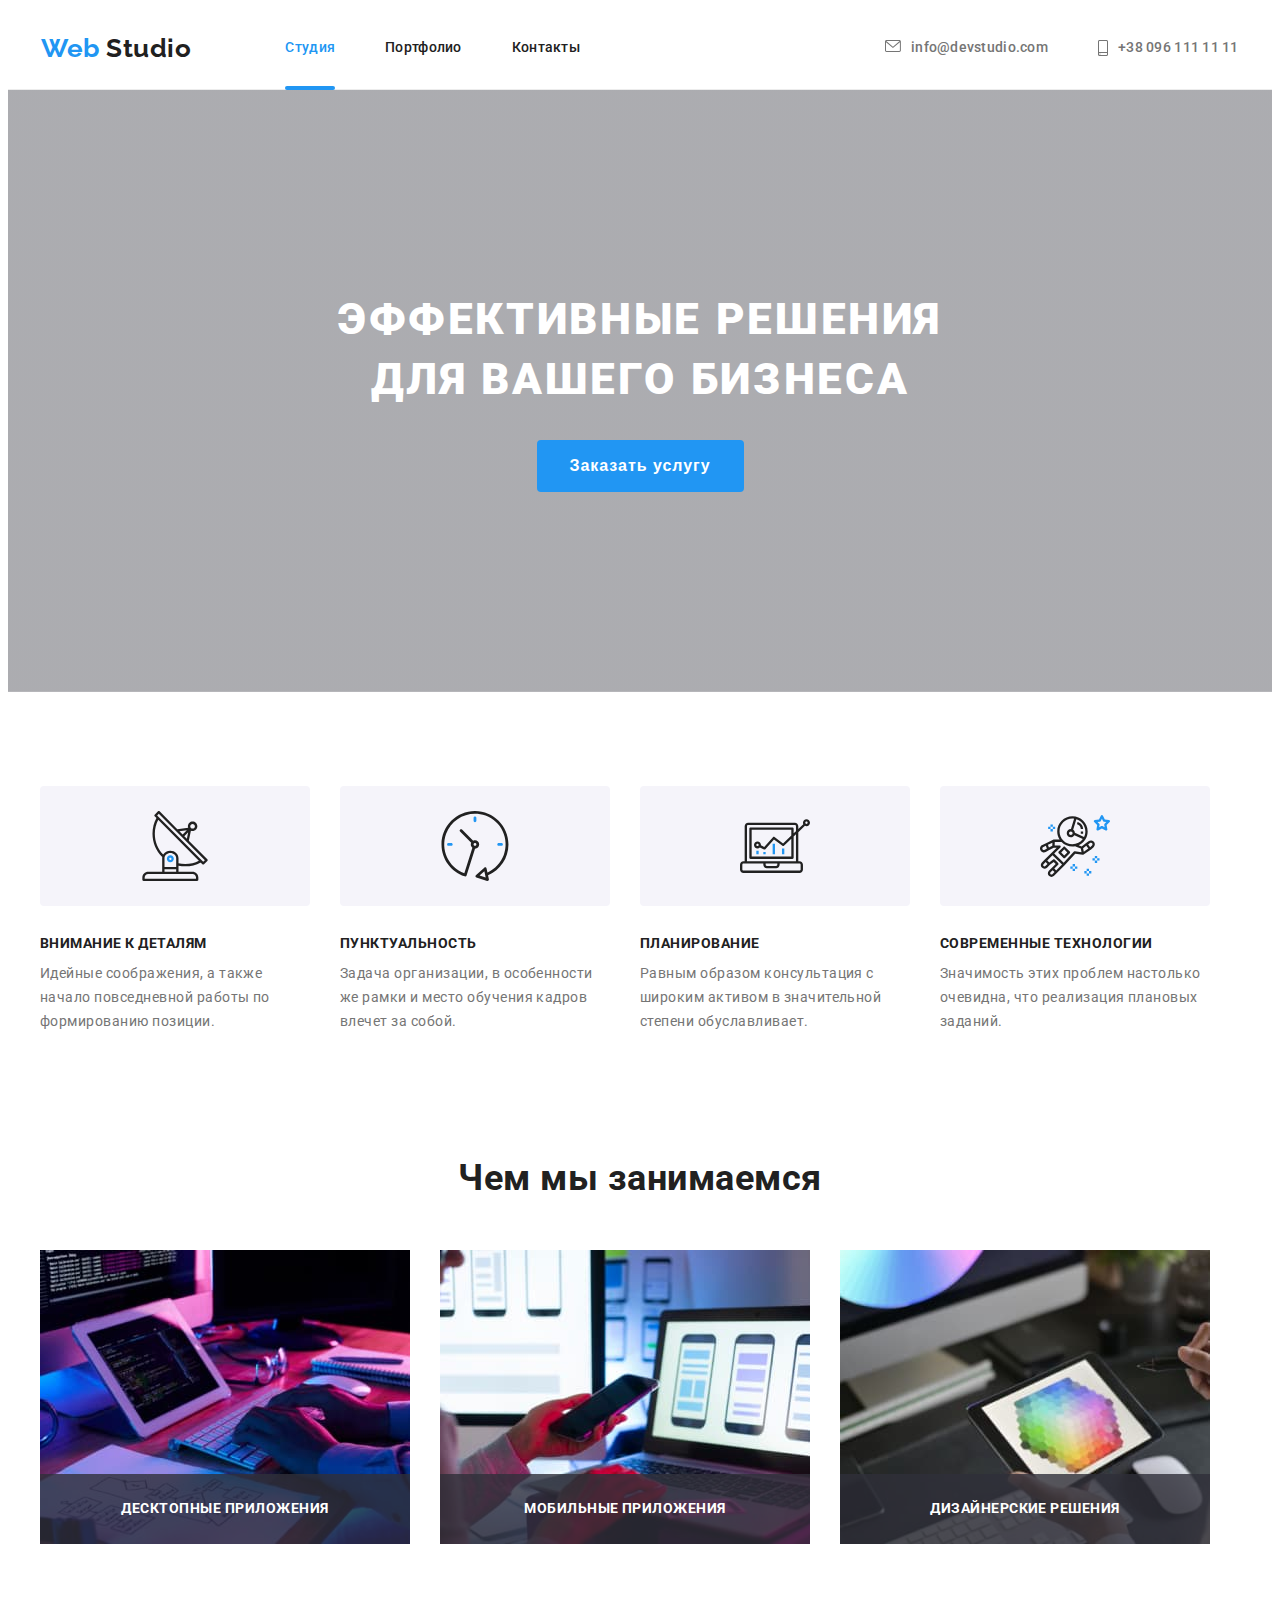
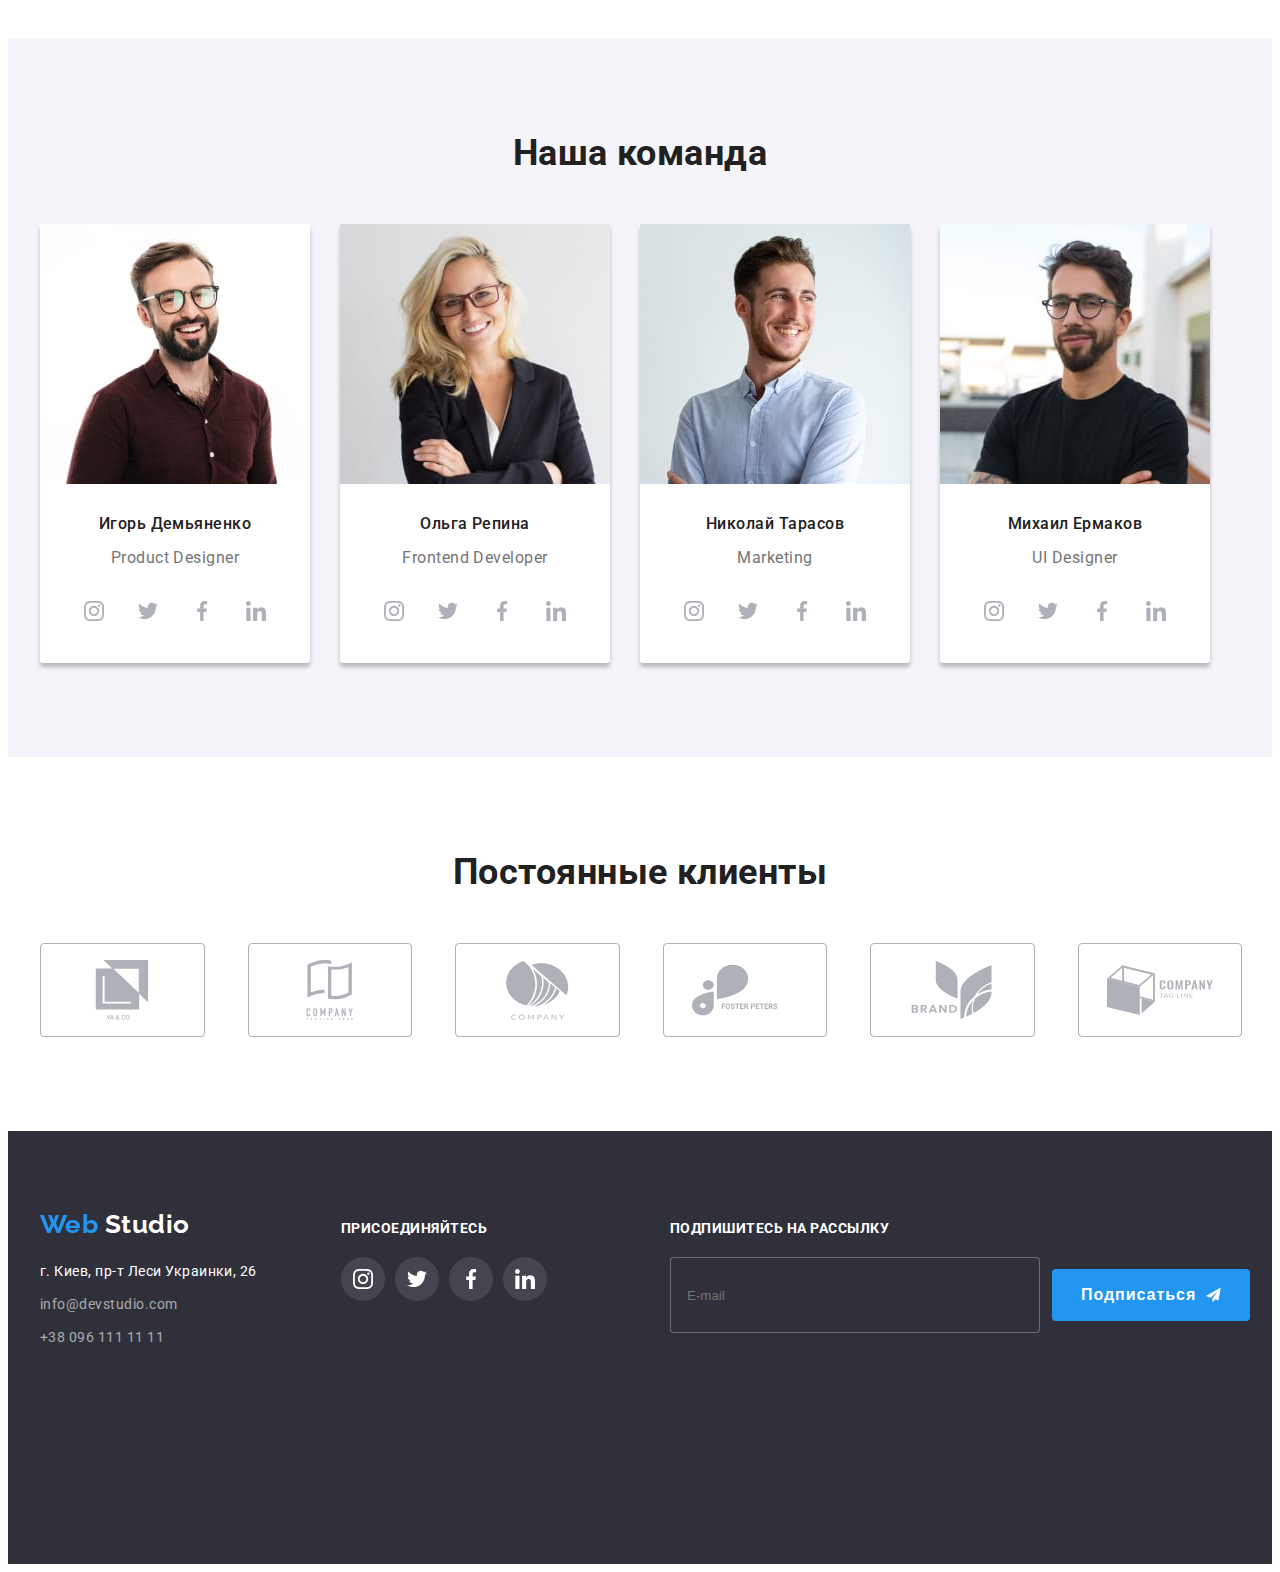
==== commit e0523059: "jpg-commit" ====
--- a/index.html
+++ b/index.html
@@ -190,19 +190,31 @@
                 <h2 class="section-title centered">Чем мы занимаемся</h2>
                 <ul class="do-list list">
                     <li class="do-list__item">
-                        <img src="/images/images1/do/dp1.jpg" alt="picture1" width="370">
+                        <img 
+                        srcset="./images/images1/do/dp1.jpg, ./images/images1/do/dp2.jpg"
+                        src="./images/images1/do/dp1.jpg" 
+                        alt="picture1" 
+                        width="370">
                        <div class="do-thumb">
                            <p class="do-thumb__text">Десктопные приложения</p>
                      </div>                                     
                     </li>
                     <li class="do-list__item">
-                        <img src="/images/images1/do/mp1.jpg" alt="picture2" width="370">
+                        <img 
+                        srcset="./images/images1/do/mp1.jpg, ./images/images1/do/mp2.jpg"
+                        src="./images/images1/do/mp1.jpg" 
+                        alt="picture2" 
+                        width="370">
                         <div class="do-thumb">
                             <p class="do-thumb__text">Мобильные приложения</p>
                         </div>
                     </li>
                     <li class="do-list__item">
-                        <img src="/images/images1/do/dr1.jpg" alt="picture3" width="370">
+                        <img 
+                        srcset="./images/images1/do/dr1.jpg, ./images/images1/do/dr2.jpg"
+                        src="./images/images1/do/dr1.jpg" 
+                        alt="picture3" 
+                        width="370">
                         <div class="do-thumb">
                             <p class="do-thumb__text">Дизайнерские решения</p>
                         </div>
@@ -217,8 +229,8 @@
                 <ul class="team-list list ">
                     <li class="team-list__item">
                         <img class="team-list__img" 
-                        srcset="/images/images1/team/id1.jpg 1x, /images/images1/team/id2.jpg 2x"
-                        src="/images/images1/team/id1.jpg" 
+                        srcset="./images/images1/team/id1.jpg 1x, ./images/images1/team/id2.jpg 2x"
+                        src="./images/images1/team/id1.jpg" 
                         alt="Игорь Демьяненко"
                         sizes="(min-width: 480px) 2x, (min-width: 787px) 1x">
                         <div class="team-box">
@@ -258,8 +270,8 @@
                     </li>
                     <li class="team-list__item">
                          <img class="team-list__img" 
-                         srcset="/images/images1/team/or1.jpg 1x, /images/images1/team/or2.jpg 2x"
-                         src="/images/images1/team/or1.jpg" 
+                         srcset="./images/images1/team/or1.jpg 1x, ./images/images1/team/or2.jpg 2x"
+                         src="./images/images1/team/or1.jpg" 
                          alt="Ольга Репина"
                          sizes="(min-width: 480px) 2x, (min-width: 787px) 1x">
                          <div class="team-box">
@@ -299,8 +311,8 @@
                     </li>
                     <li class="team-list__item">
                      <img class="team-list__img" 
-                     srcset="/images/images1/team/nt1.jpg 1x, /images/images1/team/nt2.jpg 2x"
-                     src="/images/images1/team/nt1.jpg" 
+                     srcset="./images/images1/team/nt1.jpg 1x, ./images/images1/team/nt2.jpg 2x"
+                     src="./images/images1/team/nt1.jpg" 
                      alt="Николай Тарасов"
                      sizes="(min-width: 480px) 2x, (min-width: 787px) 1x">
                      <div class="team-box">
@@ -340,8 +352,8 @@
                     </li>
                     <li class="team-list__item">
                         <img class="team-list__img" 
-
-                        src="/images/images1/team/me1.jpg" 
+                        srcset="./images/images1/team/me1.jpg 1x, ./images/images1/team/me2.jpg 2x"
+                        src="./images/images1/team/me1.jpg" 
                         alt="Михаил Ермаков"
                         sizes="(min-width: 480px) 2x, (min-width: 787px) 1x">
                         <div class="team-box">
--- a/css/main.min.css
+++ b/css/main.min.css
@@ -1,2 +1,2 @@
-:root{--primary-text-color: #212121;--text-color: #757575;--accent-text: #2196F3;--herotitle: #FFFFFF;--bgr-color: #FFFFFF}body{height:auto;background-color:var(--bgr-color);color:var(--primary-text-color);font-family:Roboto;letter-spacing:0.03em}@media screen and (min-width: 340px){.section{padding-top:40px;padding-bottom:40px}}@media screen and (min-width: 480px){.section{padding-top:60px;padding-bottom:60px}}@media screen and (min-width: 768px){.section{padding-top:60px;padding-bottom:60px}}@media screen and (min-width: 1200px){.section{padding-top:94px;padding-bottom:94px}}.section-title{margin-top:0;margin-bottom:50px;color:var(--primary-text-color);font-weight:700;font-size:36px;line-height:1.17;text-align:center}.section-title.centered{text-align:center}.text{color:var(--text-color)}img{display:block;max-width:100%;height:auto}.list{padding:0;margin:0;list-style:none}h1,h2,h3,p{margin:0}.conteiner{margin-left:auto;margin-right:auto;padding-left:15px;padding-right:15px}@media screen and (min-width: 480px){.conteiner{width:480px}}@media screen and (min-width: 768px){.conteiner{width:768px}}@media screen and (min-width: 1200px){.conteiner{width:1200px}}.page-header{border-bottom:1px solid #ECECEC}@media screen and (min-width: 340px){.main-div{position:relative;display:-webkit-inline-box;display:-ms-inline-flexbox;display:inline-flex;-webkit-box-align:center;-ms-flex-align:center;align-items:center;-ms-flex-pack:distribute;justify-content:space-around;width:100%}.site-nav{display:block;margin-bottom:300px;text-align:start}.site-nav__item:not(:last-child){margin-bottom:32px}.site-nav__link{color:var(--primary-text-color);font-family:inherit;font-weight:500;font-size:40px;line-height:1.175;letter-spacing:0.02em;text-decoration:none;-webkit-transition-timing-function:cubic-bezier(0.4, 0, 0.2, 1);transition-timing-function:cubic-bezier(0.4, 0, 0.2, 1);-webkit-transition-duration:250ms;transition-duration:250ms}.site-nav__link--current{color:var(--accent-text)}.site-list{display:-webkit-box;display:-ms-flexbox;display:flex;margin-bottom:65px;text-align:start;-webkit-box-orient:vertical;-webkit-box-direction:reverse;-ms-flex-direction:column-reverse;flex-direction:column-reverse}.site-list__item:not(:last-child){margin-top:32px}.site-list__link-mail{color:var(--primary-text-color);font-family:inherit;font-weight:500;font-size:40px;line-height:1.175;letter-spacing:0.02em;text-decoration:none;-webkit-transition-timing-function:cubic-bezier(0.4, 0, 0.2, 1);transition-timing-function:cubic-bezier(0.4, 0, 0.2, 1);-webkit-transition-duration:250ms;transition-duration:250ms}.site-list__link-tell{color:var(--accent-text);font-family:inherit;font-weight:500;font-size:34px;line-height:1.175;letter-spacing:0.02em;text-decoration:none;-webkit-transition-timing-function:cubic-bezier(0.4, 0, 0.2, 1);transition-timing-function:cubic-bezier(0.4, 0, 0.2, 1);-webkit-transition-duration:250ms;transition-duration:250ms}.site-list__icon{display:none}.site-social{display:-webkit-box;display:-ms-flexbox;display:flex}.site-social__item{padding-right:10px;padding-left:10px;border-right:1px solid rgba(33,33,33,0.2)}.site-social__item:last-child{padding-right:0}.site-social .site-social__link{color:#2196F3;font-size:18px;font-weight:500;line-height:1.22;letter-spacing:0.02em;text-align:left}.header-menu__btn{display:-webkit-inline-box;display:-ms-inline-flexbox;display:inline-flex;cursor:pointer;margin:0;padding:0;border:none;background-color:transparent;z-index:2}}@media screen and (min-width: 340px) and (min-width: 768px){.header-menu__btn{display:none}}@media screen and (min-width: 340px){.header-menu__icon-cross{display:none}.header-menu__btn.is-open .header-menu__icon-cross{display:block;z-index:2}.header-menu__btn.is-open .header-menu__icon-menu{display:none}.header-menu__btn:hover,.header-menu__btn:focus{fill:var(--accent-text)}.header-menu{background-color:#ffff;padding:48px 40px;text-align:center;font-size:20px;z-index:1}}@media screen and (min-width: 340px) and (max-width: 767px){.header-menu{display:none;position:absolute;top:0;left:0;width:100%}}@media screen and (min-width: 340px){.header-menu.is-open{display:block}}@media screen and (min-width: 480px){.main-div{position:relative;display:-webkit-inline-box;display:-ms-inline-flexbox;display:inline-flex;-webkit-box-align:center;-ms-flex-align:center;align-items:center;-ms-flex-pack:distribute;justify-content:space-around;width:100%}.site-nav{display:block;margin-bottom:300px;text-align:start}.site-nav__item:not(:last-child){margin-bottom:32px}.site-nav__link{color:var(--primary-text-color);font-family:inherit;font-weight:500;font-size:40px;line-height:1.175;letter-spacing:0.02em;text-decoration:none;-webkit-transition-timing-function:cubic-bezier(0.4, 0, 0.2, 1);transition-timing-function:cubic-bezier(0.4, 0, 0.2, 1);-webkit-transition-duration:250ms;transition-duration:250ms}.site-nav__link--current{color:var(--accent-text)}.site-list{display:-webkit-box;display:-ms-flexbox;display:flex;margin-bottom:65px;text-align:start;-webkit-box-orient:vertical;-webkit-box-direction:reverse;-ms-flex-direction:column-reverse;flex-direction:column-reverse}.site-list__item:not(:last-child){margin-top:32px}.site-list__link-mail{color:var(--primary-text-color);font-family:inherit;font-weight:500;font-size:40px;line-height:1.175;letter-spacing:0.02em;text-decoration:none;-webkit-transition-timing-function:cubic-bezier(0.4, 0, 0.2, 1);transition-timing-function:cubic-bezier(0.4, 0, 0.2, 1);-webkit-transition-duration:250ms;transition-duration:250ms}.site-list__link-tell{color:var(--accent-text);font-family:inherit;font-weight:500;font-size:34px;line-height:1.175;letter-spacing:0.02em;text-decoration:none;-webkit-transition-timing-function:cubic-bezier(0.4, 0, 0.2, 1);transition-timing-function:cubic-bezier(0.4, 0, 0.2, 1);-webkit-transition-duration:250ms;transition-duration:250ms}.site-list__icon{display:none}.site-social{display:-webkit-box;display:-ms-flexbox;display:flex}.site-social__item{padding-right:10px;padding-left:10px;border-right:1px solid rgba(33,33,33,0.2)}.site-social__item:last-child{padding-right:0}.site-social .site-social__link{color:#2196F3;font-size:18px;font-weight:500;line-height:1.22;letter-spacing:0.02em;text-align:left}.header-menu__btn{display:-webkit-inline-box;display:-ms-inline-flexbox;display:inline-flex;cursor:pointer;margin:0;padding:0;border:none;background-color:transparent;z-index:2}}@media screen and (min-width: 480px) and (min-width: 768px){.header-menu__btn{display:none}}@media screen and (min-width: 480px){.header-menu__icon-cross{display:none}.header-menu__btn.is-open .header-menu__icon-cross{display:block;z-index:2}.header-menu__btn.is-open .header-menu__icon-menu{display:none}.header-menu__btn:hover,.header-menu__btn:focus{fill:var(--accent-text)}.header-menu{background-color:#ffff;padding:48px 40px;text-align:center;font-size:20px;z-index:1}}@media screen and (min-width: 480px) and (max-width: 767px){.header-menu{display:none;position:absolute;top:0;left:0;width:100%}}@media screen and (min-width: 480px){.header-menu.is-open{display:block}}@media screen and (min-width: 768px){.main-div{display:-webkit-box;display:-ms-flexbox;display:flex;-webkit-box-align:center;-ms-flex-align:center;align-items:center;padding:0;width:768px}.header-menu{display:-webkit-box;display:-ms-flexbox;display:flex;-webkit-box-align:center;-ms-flex-align:center;align-items:center;-webkit-box-pack:justify;-ms-flex-pack:justify;justify-content:space-between;padding:0;margin:0}.header-menu__navigation{display:-webkit-box;display:-ms-flexbox;display:flex}.site-nav{display:-webkit-box;display:-ms-flexbox;display:flex;margin-bottom:0}.site-nav__link{position:relative}.site-nav__link--current::after{position:absolute;bottom:-2px;left:0;content:'';display:block;width:100%;height:4px;border-radius:2px;background-color:#2196F3}.site-nav__item:not(:last-child){margin-right:50px;margin-bottom:0}.site-nav__link{display:block;padding-top:32px;padding-bottom:32px;color:var(--primary-text-color);font-family:inherit;font-weight:500;font-size:14px;line-height:1.14;letter-spacing:0.02em;text-decoration:none;-webkit-transition-timing-function:cubic-bezier(0.4, 0, 0.2, 1);transition-timing-function:cubic-bezier(0.4, 0, 0.2, 1);-webkit-transition-duration:250ms;transition-duration:250ms}.site-nav__link:hover,.site-nav__link:focus,.site-nav__link--current{color:var(--accent-text)}.header-menu__contact{display:-webkit-box;display:-ms-flexbox;display:flex}.site-list{display:block;margin-left:auto;list-style:none;margin-left:auto;margin-bottom:0;margin-left:84px}.site-list__item{position:relative;display:-webkit-box;display:-ms-flexbox;display:flex;-webkit-box-align:center;-ms-flex-align:center;align-items:center;-ms-flex-wrap:nowrap;flex-wrap:nowrap}.site-list__link{position:relative}.site-list__item:not(:last-child){margin-bottom:10px;margin-top:0}.site-list__link-mail,.site-list__link-tell{display:-webkit-box;display:-ms-flexbox;display:flex;color:var(--primary-text-color);font-family:inherit;font-weight:500;font-size:14px;line-height:1.14;letter-spacing:0.02em;text-decoration:none;-webkit-transition-timing-function:cubic-bezier(0.4, 0, 0.2, 1);transition-timing-function:cubic-bezier(0.4, 0, 0.2, 1);-webkit-transition-duration:250ms;transition-duration:250ms}.site-list__link-mail,.site-list__link-tell{color:var(--text-color)}.site-list__link-mail:hover,.site-list__link-mail:focus{color:var(--accent-text)}.site-list__link-tell:hover,.site-list__link-tell:focus{color:var(--accent-text)}.site-list__icon{display:block;fill:var(--text-color);margin-right:10px;-webkit-transition-timing-function:cubic-bezier(0.4, 0, 0.2, 1);transition-timing-function:cubic-bezier(0.4, 0, 0.2, 1);-webkit-transition-duration:250ms;transition-duration:250ms}.site-list__link-mail:hover .site-list__icon,.site-list__link-mail:focus .site-list__icon{fill:var(--accent-text)}.site-list__link-tell:hover .site-list__icon,.site-list__link-tell:focus .site-list__icon{fill:var(--accent-text)}.site-social{display:none}.header-menu.is-open{display:none}}@media screen and (min-width: 1200px){.main-div{display:-webkit-box;display:-ms-flexbox;display:flex;-webkit-box-align:center;-ms-flex-align:center;align-items:center;padding:0;width:1200px}.header-menu{display:-webkit-box;display:-ms-flexbox;display:flex;-webkit-box-align:center;-ms-flex-align:center;align-items:center;-ms-flex-pack:distribute;justify-content:space-around;padding:0;margin:0}.header-menu__navigation{display:-webkit-box;display:-ms-flexbox;display:flex}.site-nav{display:-webkit-box;display:-ms-flexbox;display:flex;margin-bottom:0}.site-nav__link{position:relative}.site-nav__link--current::after{position:absolute;bottom:-2px;left:0;content:'';display:block;width:100%;height:4px;border-radius:2px;background-color:#2196F3}.site-nav__item:not(:last-child){margin-right:50px;margin-bottom:0}.site-nav__link{display:block;padding-top:32px;padding-bottom:32px;color:var(--primary-text-color);font-family:inherit;font-weight:500;font-size:14px;line-height:1.14;letter-spacing:0.02em;text-decoration:none;-webkit-transition-timing-function:cubic-bezier(0.4, 0, 0.2, 1);transition-timing-function:cubic-bezier(0.4, 0, 0.2, 1);-webkit-transition-duration:250ms;transition-duration:250ms}.site-nav__link:hover,.site-nav__link:focus,.site-nav__link--current{color:var(--accent-text)}.header-menu__contact{display:-webkit-box;display:-ms-flexbox;display:flex;-webkit-box-pack:end;-ms-flex-pack:end;justify-content:end}.site-list{display:-webkit-box;display:-ms-flexbox;display:flex;-webkit-box-orient:horizontal;-webkit-box-direction:normal;-ms-flex-direction:row;flex-direction:row;margin-left:auto;list-style:none;-webkit-box-pack:baseline;-ms-flex-pack:baseline;justify-content:baseline;margin-left:305px}.site-list__item{position:relative;display:-webkit-box;display:-ms-flexbox;display:flex;-webkit-box-align:center;-ms-flex-align:center;align-items:center;margin-bottom:0}.site-list__link-mail,.site-list__link-tell{position:relative;margin-bottom:0}.site-list__item:not(:last-child){margin-right:50px;margin-bottom:0}.site-list__link-mail,.site-list__link-tell{display:-webkit-box;display:-ms-flexbox;display:flex;color:var(--primary-text-color);font-family:inherit;font-weight:500;font-size:14px;line-height:1.14;letter-spacing:0.02em;text-decoration:none;-webkit-transition-timing-function:cubic-bezier(0.4, 0, 0.2, 1);transition-timing-function:cubic-bezier(0.4, 0, 0.2, 1);-webkit-transition-duration:250ms;transition-duration:250ms}.site-list__link-mail,.site-list__link-tell{color:var(--text-color)}.site-list__link-mail:hover,.site-list__link-mail:focus{color:var(--accent-text)}.site-list__link-tell:hover,.site-list__link-tell:focus{color:var(--accent-text)}.site-list__icon{display:block;fill:var(--text-color);margin-right:10px;-webkit-transition-timing-function:cubic-bezier(0.4, 0, 0.2, 1);transition-timing-function:cubic-bezier(0.4, 0, 0.2, 1);-webkit-transition-duration:250ms;transition-duration:250ms}.site-list__link-mail:hover .site-list__icon,.site-list__link-mail:focus .site-list__icon{fill:var(--accent-text)}.site-list__link-tell:hover .site-list__icon,.site-list__link-tell:focus .site-list__icon{fill:var(--accent-text)}.site-list .site-social{display:none}}.logo{display:inline-block;padding-top:25px;padding-bottom:25px;color:var(--accent-text);font-family:'Raleway';font-weight:700;font-size:26px;line-height:1.19;text-decoration:none}@media screen and (max-width: 1199px){.logo{margin-right:88px;font-size:24px;line-height:1.17}}@media screen and (min-width: 1200px){.logo{margin-right:92px}}.logo__title{color:var(--primary-text-color)}.logo-footer{display:block;padding:0;margin-bottom:20px;color:var(--accent-text);font-family:'Raleway';font-weight:700;font-size:26px;line-height:1.19;text-decoration:none}.title-footer{color:var(--herotitle)}.baсkdrop{position:fixed;top:0;left:0;width:100%;height:100%;background-color:rgba(47,48,58,0.4)}.baсkdrop.is-hidden{opacity:0;pointer-events:none;visibility:hidden}.modal{position:absolute;top:50%;left:50%;-webkit-transform:translate(-50%, -50%);transform:translate(-50%, -50%);width:528px;-webkit-box-shadow:0px 4px 4px 0px #00000040;box-shadow:0px 4px 4px 0px #00000040;background-color:var(--bgr-color);text-align:center}.modal__btn{position:absolute;top:8px;right:8px;display:-webkit-box;display:-ms-flexbox;display:flex;-webkit-box-align:center;-ms-flex-align:center;align-items:center;-webkit-box-pack:center;-ms-flex-pack:center;justify-content:center;padding:0;margin:0;width:30px;height:30px;background-color:var(--bgr-color);border:1px solid #AFB1B8;border-radius:50%;cursor:pointer}.modal__icon{fill:#000000;-webkit-transition-timing-function:cubic-bezier(0.4, 0, 0.2, 1);transition-timing-function:cubic-bezier(0.4, 0, 0.2, 1);-webkit-transition-duration:250ms;transition-duration:250ms}.modal__icon:hover,.modal__icon:focus{fill:var(--accent-text)}.modal__form{padding:40px;text-align:left;margin-left:auto;margin-right:auto}.modal__text{color:#212121;font-size:20px;font-weight:700;line-height:1.1;text-align:center}.field{position:relative;display:-webkit-box;display:-ms-flexbox;display:flex;-webkit-box-orient:vertical;-webkit-box-direction:normal;-ms-flex-direction:column;flex-direction:column;margin-top:10px}.field__name{margin-bottom:4px}.field__user{width:100%;border:1px solid #21212133;border-radius:4px;outline:none;cursor:pointer;-webkit-transition-timing-function:cubic-bezier(0.4, 0, 0.2, 1);transition-timing-function:cubic-bezier(0.4, 0, 0.2, 1);-webkit-transition-duration:250ms;transition-duration:250ms}.field__user{height:40px;padding:11px 12px 11px 32px}.field__user:focus{border-color:var(--accent-text)}.field__user:focus+.form-icon{fill:#2196F3}textarea{padding:12px 16px;resize:none;width:100%;border:1px solid #21212133;border-radius:4px;outline:none;cursor:pointer;-webkit-transition-timing-function:cubic-bezier(0.4, 0, 0.2, 1);transition-timing-function:cubic-bezier(0.4, 0, 0.2, 1);-webkit-transition-duration:250ms;transition-duration:250ms}textarea:focus{border-color:var(--accent-text)}.comment-form{display:-webkit-box;display:-ms-flexbox;display:flex;-webkit-box-orient:vertical;-webkit-box-direction:normal;-ms-flex-direction:column;flex-direction:column;width:100%;height:120px;margin-top:10px}.comment-form__name{margin-bottom:4px}.policy-form{margin-top:20px;margin-bottom:30px}.submit-btn{margin:0 auto;padding-top:10px;padding-bottom:10px;padding-left:57px;padding-right:57px;border-radius:4px;font-style:normal;background-color:var(--accent-text);color:var(--herotitle);border:1px solid transparent;font-weight:700;font-size:16px;line-height:1.88;display:-webkit-box;display:-ms-flexbox;display:flex;-webkit-box-align:center;-ms-flex-align:center;align-items:center;letter-spacing:0.06em}.form-icon{position:absolute;top:50%;left:12px;display:inline-block;fill:currentColor;-webkit-transition-timing-function:cubic-bezier(0.4, 0, 0.2, 1);transition-timing-function:cubic-bezier(0.4, 0, 0.2, 1);-webkit-transition-duration:250ms;transition-duration:250ms}.stile-name{color:#757575;font-size:12px;font-weight:400;line-height:1.17;letter-spacing:0.01em;text-align:left}.stile-agree{color:#757575;font-size:14px;font-weight:400;line-height:1.71;letter-spacing:0.03em;text-align:left}.agree-text{color:var(--accent-text);font-size:14px;font-weight:400;line-height:1.71;letter-spacing:0.03em;text-align:left;text-decoration:underline}.checkbox{-webkit-appearance:none;-moz-appearance:none;appearance:none;position:absolute}.policy-icon{display:inline-block;margin-right:4px;width:16px;height:15px;border:2px solid #212121;border-radius:3px}.checkbox:checked+.policy-icon{background-color:#2196F3;background-image:url("../images/icon-checkbox.svg");border:2px solid transparent;background-repeat:no-repeat;background-size:contain;background-origin:border-box}.send-icon{margin-left:10px}@media screen and (min-width: 340px){.subscriber-form{display:-webkit-box;display:-ms-flexbox;display:flex;position:relative;text-align:center;-ms-flex-wrap:wrap;flex-wrap:wrap;-webkit-box-pack:center;-ms-flex-pack:center;justify-content:center}.form-hidden{position:absolute;overflow:hidden;margin:0;padding:0px;width:1px;height:1px;color:#FFFFFF99;font-size:16px;font-weight:400;line-height:1.21;letter-spacing:0.03em;text-align:left}.subscriber-email{display:-webkit-box;display:-ms-flexbox;display:flex;width:100%;height:50px;margin-bottom:20px;padding-left:16px;padding-top:12px;padding-bottom:12px;outline:none;color:var(--herotitle);background-color:#2F303A;border:1px solid #FFFFFF4D;border-radius:4px}}@media screen and (min-width: 480px){.subscriber-form{display:-webkit-box;display:-ms-flexbox;display:flex;position:relative;text-align:center;-ms-flex-wrap:wrap;flex-wrap:wrap;-webkit-box-pack:center;-ms-flex-pack:center;justify-content:center}.form-hidden{position:absolute;overflow:hidden;margin:0;padding:0px;width:1px;height:1px;color:#FFFFFF99;font-size:16px;font-weight:400;line-height:1.21;letter-spacing:0.03em;text-align:left}.subscriber-email{display:-webkit-box;display:-ms-flexbox;display:flex;width:100%;height:50px;margin-bottom:20px;padding-left:16px;padding-top:12px;padding-bottom:12px;outline:none;color:var(--herotitle);background-color:#2F303A;border:1px solid #FFFFFF4D;border-radius:4px}}@media screen and (min-width: 768px){.subscriber-form{display:-webkit-box;display:-ms-flexbox;display:flex;position:relative;-webkit-box-align:center;-ms-flex-align:center;align-items:center;-ms-flex-wrap:wrap;flex-wrap:wrap;-webkit-box-orient:vertical;-webkit-box-direction:normal;-ms-flex-direction:column;flex-direction:column;-webkit-box-pack:center;-ms-flex-pack:center;justify-content:center}.form-hidden{position:absolute;overflow:hidden;margin:0;padding:0px;width:1px;height:1px;color:#FFFFFF99;font-size:16px;font-weight:400;line-height:1.21;letter-spacing:0.03em;text-align:left}.subscriber-email{display:-webkit-box;display:-ms-flexbox;display:flex;width:450px;height:50px;margin-right:12px;margin-bottom:20px;padding-left:16px;padding-top:12px;padding-bottom:12px;outline:transparent;cursor:pointer;color:var(--herotitle);background-color:#2F303A;border:1px solid #FFFFFF4D;border-radius:4px}}@media screen and (min-width: 1200px){.subscriber-form{position:relative;display:-webkit-inline-box;display:-ms-inline-flexbox;display:inline-flex;-ms-flex-wrap:nowrap;flex-wrap:nowrap;-webkit-box-orient:horizontal;-webkit-box-direction:normal;-ms-flex-direction:row;flex-direction:row;margin:0;padding:0;text-align:start}.form-hidden{position:absolute;overflow:hidden;margin:0;padding:0px;width:1px;height:1px;color:#FFFFFF99;font-size:16px;font-weight:400;line-height:1.21;letter-spacing:0.03em;text-align:left}.subscriber-email{display:-webkit-box;display:-ms-flexbox;display:flex;-webkit-box-pack:start;-ms-flex-pack:start;justify-content:flex-start;width:350px;height:50px;padding-top:12px;padding-bottom:12px;margin-bottom:0;outline:none;color:var(--herotitle);background-color:#2F303A;border:1px solid #FFFFFF4D;border-radius:4px}}.hero__button{margin:0 auto;padding-top:10px;padding-bottom:10px;padding-left:32px;padding-right:32px;border-radius:4px;font-style:normal;background-color:var(--accent-text);color:var(--herotitle);border:1px solid transparent;font-weight:700;font-size:16px;line-height:1.88;display:-webkit-box;display:-ms-flexbox;display:flex;-webkit-box-align:center;-ms-flex-align:center;align-items:center;letter-spacing:0.06em}.subscriber-btn{width:198px;padding-top:10px;padding-bottom:10px;padding-left:28px;padding-right:28px;border-radius:4px;-webkit-box-pack:center;-ms-flex-pack:center;justify-content:center;font-style:normal;background-color:var(--accent-text);color:var(--herotitle);border:1px solid transparent;font-weight:700;font-size:16px;line-height:1.88;display:-webkit-box;display:-ms-flexbox;display:flex;-webkit-box-align:center;-ms-flex-align:center;align-items:center;letter-spacing:0.06em}@media screen and (min-width: 340px){.filter-list{display:-webkit-box;display:-ms-flexbox;display:flex;-webkit-box-align:center;-ms-flex-align:center;align-items:center;-ms-flex-wrap:wrap;flex-wrap:wrap;-webkit-box-pack:start;-ms-flex-pack:start;justify-content:start;list-style-type:none;margin-top:0;margin-bottom:38px;padding:0}.filter-list__item{margin-bottom:12px}}@media screen and (min-width: 480px){.filter-list{display:-webkit-box;display:-ms-flexbox;display:flex;-webkit-box-align:center;-ms-flex-align:center;align-items:center;-ms-flex-wrap:wrap;flex-wrap:wrap;-webkit-box-pack:start;-ms-flex-pack:start;justify-content:start;list-style-type:none;margin-top:0;margin-bottom:38px;padding:0}.filter-list__item{margin-bottom:12px}}@media screen and (min-width: 768px){.filter-list{display:-webkit-box;display:-ms-flexbox;display:flex;-webkit-box-align:center;-ms-flex-align:center;align-items:center;-ms-flex-wrap:nowrap;flex-wrap:nowrap;-webkit-box-pack:center;-ms-flex-pack:center;justify-content:center;list-style-type:none;margin-top:0;margin-bottom:50px;padding:0}}@media screen and (min-width: 1200px){.filter-list{display:-webkit-box;display:-ms-flexbox;display:flex;-webkit-box-align:center;-ms-flex-align:center;align-items:center;-ms-flex-wrap:nowrap;flex-wrap:nowrap;-webkit-box-pack:center;-ms-flex-pack:center;justify-content:center}}.filter-list{list-style-type:none;margin-top:0;margin-bottom:50px;padding:0;-webkit-transition-timing-function:cubic-bezier(0.4, 0, 0.2, 1);transition-timing-function:cubic-bezier(0.4, 0, 0.2, 1);-webkit-transition-duration:250ms;transition-duration:250ms}.filter-list__item{margin-top:0}.filter-list__item:not(:last-child){margin-right:8px}.filter-list__item button:hover,.filter-list__item button:focus{background-color:#2196f3}.filter-list__btn{padding-top:6px;padding-bottom:6px;padding-left:22px;padding-right:22px;border:none;border-radius:4px;font-family:'Roboto';font-style:normal;color:var(--primary-text-color);font-weight:500;font-size:16px;line-height:1.7;text-align:center;-webkit-transition-timing-function:cubic-bezier(0.4, 0, 0.2, 1);transition-timing-function:cubic-bezier(0.4, 0, 0.2, 1);-webkit-transition-duration:250ms;transition-duration:250ms}.filter-list__btn:hover,.filter-list__btn:focus{color:#FFFFFF}.cosial-list{display:-webkit-box;display:-ms-flexbox;display:flex;-webkit-box-pack:center;-ms-flex-pack:center;justify-content:center;-webkit-box-align:center;-ms-flex-align:center;align-items:center;margin-top:16px;list-style:none}.cosial-list__item:not(:last-child){margin-right:10px}.cosial-list__link{display:-webkit-box;display:-ms-flexbox;display:flex;-webkit-box-align:center;-ms-flex-align:center;align-items:center;-webkit-box-pack:center;-ms-flex-pack:center;justify-content:center;padding:0;margin:0;width:44px;height:44px;background-color:var(--bgr-color);border-radius:50%;-webkit-transition-timing-function:cubic-bezier(0.4, 0, 0.2, 1);transition-timing-function:cubic-bezier(0.4, 0, 0.2, 1);-webkit-transition-duration:250ms;transition-duration:250ms}.cosial-list__link:hover,.cosial-list__link:focus{background-color:var(--accent-text);border:1px solid #FFFFFF}.cosial-list__icon{fill:#AFB1B8;-webkit-transition-property:fill;transition-property:fill;-webkit-transition-timing-function:cubic-bezier(0.4, 0, 0.2, 1);transition-timing-function:cubic-bezier(0.4, 0, 0.2, 1);-webkit-transition-duration:250ms;transition-duration:250ms}.cosial-list__link:hover .cosial-list__icon,.cosial-list__link:focus .cosial-list__icon{fill:#FFFFFF}@media screen and (min-width: 340px){.join{display:block;padding:0;margin-left:0;width:100%}.join-list{display:-webkit-box;display:-ms-flexbox;display:flex;-webkit-box-pack:center;-ms-flex-pack:center;justify-content:center;-webkit-box-align:center;-ms-flex-align:center;align-items:center}.join-list__item{margin-right:10px}.join-list__item:last-child{margin-right:0px}.join-list__link{display:-webkit-box;display:-ms-flexbox;display:flex;-webkit-box-align:center;-ms-flex-align:center;align-items:center;-webkit-box-pack:center;-ms-flex-pack:center;justify-content:center;padding:0;margin:0;width:44px;height:44px;background-color:#FFFFFF1A;border-radius:50%;-webkit-transition-property:background-color;transition-property:background-color;-webkit-transition-timing-function:cubic-bezier(0.4, 0, 0.2, 1);transition-timing-function:cubic-bezier(0.4, 0, 0.2, 1);-webkit-transition-duration:250ms;transition-duration:250ms}.join-list__link:hover,.join-list__link:focus{background-color:var(--accent-text)}.join-list__icon{fill:#FFFFFF;padding:0;-webkit-transition-property:fill;transition-property:fill;-webkit-transition-timing-function:cubic-bezier(0.4, 0, 0.2, 1);transition-timing-function:cubic-bezier(0.4, 0, 0.2, 1);-webkit-transition-duration:250ms;transition-duration:250ms}.join-list__icon:hover,.join-list__icon:focus{fill:#FFFFFF}}@media screen and (min-width: 480px){.join{display:block;padding:0;margin-left:0;width:100%}.join-list{display:-webkit-box;display:-ms-flexbox;display:flex;-webkit-box-pack:center;-ms-flex-pack:center;justify-content:center;-webkit-box-align:center;-ms-flex-align:center;align-items:center}.join-list__item{margin-right:10px}.join-list__item:last-child{margin-right:0px}.join-list__link{display:-webkit-box;display:-ms-flexbox;display:flex;-webkit-box-align:center;-ms-flex-align:center;align-items:center;-webkit-box-pack:center;-ms-flex-pack:center;justify-content:center;padding:0;margin:0;width:44px;height:44px;background-color:#FFFFFF1A;border-radius:50%;-webkit-transition-property:background-color;transition-property:background-color;-webkit-transition-timing-function:cubic-bezier(0.4, 0, 0.2, 1);transition-timing-function:cubic-bezier(0.4, 0, 0.2, 1);-webkit-transition-duration:250ms;transition-duration:250ms}.join-list__link:hover,.join-list__link:focus{background-color:var(--accent-text)}.join-list__icon{fill:#FFFFFF;padding:0;-webkit-transition-property:fill;transition-property:fill;-webkit-transition-timing-function:cubic-bezier(0.4, 0, 0.2, 1);transition-timing-function:cubic-bezier(0.4, 0, 0.2, 1);-webkit-transition-duration:250ms;transition-duration:250ms}.join-list__icon:hover,.join-list__icon:focus{fill:#FFFFFF}}@media screen and (min-width: 768px){.join{display:block;padding:0;margin-left:0;margin-right:93px;width:206px}.join-list{display:-webkit-box;display:-ms-flexbox;display:flex;justify-items:center;-webkit-box-align:center;-ms-flex-align:center;align-items:center;width:206px}.join-list__item{margin-right:10px}.join-list__item:last-child{margin-right:0px}.join-list__link{display:-webkit-box;display:-ms-flexbox;display:flex;-webkit-box-align:center;-ms-flex-align:center;align-items:center;-webkit-box-pack:center;-ms-flex-pack:center;justify-content:center;padding:0;margin:0;width:44px;height:44px;background-color:#FFFFFF1A;border-radius:50%;-webkit-transition-property:background-color;transition-property:background-color;-webkit-transition-timing-function:cubic-bezier(0.4, 0, 0.2, 1);transition-timing-function:cubic-bezier(0.4, 0, 0.2, 1);-webkit-transition-duration:250ms;transition-duration:250ms}.join-list__link:hover,.join-list__link:focus{background-color:var(--accent-text)}.join-list__icon{fill:#FFFFFF;padding:0;-webkit-transition-property:fill;transition-property:fill;-webkit-transition-timing-function:cubic-bezier(0.4, 0, 0.2, 1);transition-timing-function:cubic-bezier(0.4, 0, 0.2, 1);-webkit-transition-duration:250ms;transition-duration:250ms}.join-list__icon:hover,.join-list__icon:focus{fill:#FFFFFF}}.join__titl{margin-bottom:20px;color:var(--bgr-color);font-weight:700;font-size:14px;line-height:1.14;letter-spacing:3%;text-transform:uppercase}@media screen and (min-width: 1200px){.join{display:block;padding:0;margin-left:0;margin-right:93px;width:206px}.join-list{display:-webkit-box;display:-ms-flexbox;display:flex;justify-items:center;-webkit-box-align:center;-ms-flex-align:center;align-items:center}.join-list__item{margin-right:10px}.join-list__item:last-child{margin-right:0px}.join-list__link{display:-webkit-box;display:-ms-flexbox;display:flex;-webkit-box-align:center;-ms-flex-align:center;align-items:center;-webkit-box-pack:center;-ms-flex-pack:center;justify-content:center;padding:0;margin:0;width:44px;height:44px;background-color:#FFFFFF1A;border-radius:50%;-webkit-transition-property:background-color;transition-property:background-color;-webkit-transition-timing-function:cubic-bezier(0.4, 0, 0.2, 1);transition-timing-function:cubic-bezier(0.4, 0, 0.2, 1);-webkit-transition-duration:250ms;transition-duration:250ms}.join-list__link:hover,.join-list__link:focus{background-color:var(--accent-text)}.join-list__icon{fill:#FFFFFF;padding:0;-webkit-transition-property:fill;transition-property:fill;-webkit-transition-timing-function:cubic-bezier(0.4, 0, 0.2, 1);transition-timing-function:cubic-bezier(0.4, 0, 0.2, 1);-webkit-transition-duration:250ms;transition-duration:250ms}.join-list__icon:hover,.join-list__icon:focus{fill:#FFFFFF}}.join__titl{margin-bottom:20px;color:var(--bgr-color);font-weight:700;font-size:14px;line-height:1.14;letter-spacing:3%;text-transform:uppercase}@media screen and (min-width: 340px){.footer{display:none}}@media screen and (min-width: 480px){.footer{background-color:#30313b;display:block}.footer-conteiner{text-align:center;width:100%}.box-logo{text-align:center;padding:0;margin-bottom:60px}.mailing-form{-webkit-box-pack:center;-ms-flex-pack:center;justify-content:center;margin-top:60px}.mailing-titl{text-align:center}.footer-text{width:auto}}@media screen and (min-width: 768px){.footer{background-color:#2F303A;display:block}.footer-conteiner{display:-webkit-box;display:-ms-flexbox;display:flex;-ms-flex-pack:distribute;justify-content:space-around;-webkit-box-align:baseline;-ms-flex-align:baseline;align-items:baseline;-ms-flex-wrap:wrap;flex-wrap:wrap}.box-logo{text-align:center;padding:0}.mailing-form{-webkit-box-pack:center;-ms-flex-pack:center;justify-content:center;margin-top:60px}.footer-text{width:auto}.mailing-titl{text-align:center}}@media screen and (min-width: 1200px){.footer{background-color:#2F303A;display:block}.footer-conteiner{width:1200px;display:-webkit-box;display:-ms-flexbox;display:flex;-ms-flex-pack:distribute;justify-content:space-around;-ms-flex-wrap:nowrap;flex-wrap:nowrap;-webkit-box-align:baseline;-ms-flex-align:baseline;align-items:baseline;text-align:start;padding-top:60px;padding-bottom:60px}.mailing-form{margin-top:30px;width:570px;margin-left:auto;-webkit-box-pack:start;-ms-flex-pack:start;justify-content:flex-start}.mailing-titl{text-align:left;margin:0}.box-logo{display:block;-webkit-box-pack:start;-ms-flex-pack:start;justify-content:flex-start;text-align:start;margin-right:70px;padding:0}.footer-text{width:231px}}.footer-text{display:block;padding:0;margin-top:20px;margin-bottom:0px;margin-left:0px;margin-right:0px}.adress{margin:0px 0px 9px 0px;padding:0;color:var(--herotitle);font-size:14px;line-height:1.7}.adress-mail{display:block;margin:0px 0px 9px 0px;padding:0;color:rgba(255,255,255,0.6);font-size:14px;line-height:1.71;text-decoration:none}.adress-tel{display:block;margin:0;padding:0;color:rgba(255,255,255,0.6);font-size:14px;line-height:1.71;text-decoration:none}.mailing-titl{margin-bottom:20px;color:var(--bgr-color);font-size:14px;font-weight:700;line-height:1.14;text-transform:uppercase}@media (min-device-pixel-ratio: 2), (-webkit-min-device-pixel-ratio: 2), (min-resolution: 192dpi), (min-resolution: 2dppx){.hero{background-image:url("/images/images1/hero/hero2.jpg")}}.hero{position:relative;margin-left:auto;margin-right:auto;padding-top:200px;padding-bottom:200px;max-width:1600px;background-image:-webkit-gradient(linear, left top, left bottom, from(rgba(47,48,58,0.4)), to(rgba(47,48,58,0.4))),url("/images/images1/hero/hero.jpg");background-image:linear-gradient(rgba(47,48,58,0.4), rgba(47,48,58,0.4)),url("/images/images1/hero/hero.jpg");background-color:var(--bgr-color);background-repeat:no-repeat;background-position:center;background-size:cover;text-align:center}.hero__title{margin-bottom:30px;margin-top:0px;margin-left:auto;margin-right:auto;color:var(--herotitle);font-weight:900;font-size:44px;line-height:1.36;letter-spacing:0.06em;text-transform:uppercase;text-align:center}@media screen and (min-width: 480px){.hero__title{width:360px;font-weight:900;font-size:26px;line-height:1.71}}@media screen and (min-width: 768px){.hero__title{width:360px;font-weight:900;font-size:26px;line-height:1.71}}@media screen and (min-width: 1200px){.hero__title{width:696px;font-weight:900;font-size:44px;line-height:1.36}}.advantages__title{margin-top:0px;margin-bottom:10px;font-weight:700;font-size:14px;line-height:1.14;text-transform:uppercase}.advantages__text{margin-top:0;color:var(--text-color);font-size:14px;line-height:1.71}@media screen and (min-width: 340px){.advantages-list__item{width:100%}.advantages-list__item:not(:last-child){margin-bottom:30px}.section-picture{display:-webkit-box;display:-ms-flexbox;display:flex;-webkit-box-pack:center;-ms-flex-pack:center;justify-content:center;-webkit-box-align:center;-ms-flex-align:center;align-items:center;background-color:#F5F4FA;border-radius:4px;width:100%;height:120px;margin-bottom:30px;padding:0}}@media screen and (min-width: 480px){.advantages-list__item{width:100%}.advantages-list__item:not(:last-child){margin-bottom:30px}.section-picture{display:-webkit-box;display:-ms-flexbox;display:flex;-webkit-box-pack:center;-ms-flex-pack:center;justify-content:center;-webkit-box-align:center;-ms-flex-align:center;align-items:center;background-color:#F5F4FA;border-radius:4px;width:100%;height:120px;margin-bottom:30px;padding:0}}@media screen and (min-width: 768px){.advantages-list{display:-webkit-box;display:-ms-flexbox;display:flex;-ms-flex-wrap:wrap;flex-wrap:wrap}.advantages-list__item{width:calc((100% - 2 * 30px) / 2)}.advantages-list__item:not(:nth-last-child(-n+2)){margin-bottom:30px}.advantages-list__item:nth-child(odd){margin-right:30px}.section-picture{display:-webkit-box;display:-ms-flexbox;display:flex;-webkit-box-pack:center;-ms-flex-pack:center;justify-content:center;-webkit-box-align:center;-ms-flex-align:center;align-items:center;background-color:#F5F4FA;border-radius:4px;width:100%;height:120px;margin-bottom:30px;padding:0}}@media screen and (min-width: 1200px){.advantages-conteiner{width:1200px}.advantages-list{display:-webkit-box;display:-ms-flexbox;display:flex;-ms-flex-wrap:nowrap;flex-wrap:nowrap}.advantages-list__item{width:calc((100% - 4 * 30px) / 4)}.advantages-list__item:not(:last-child){margin-right:30px}.section-picture{display:-webkit-box;display:-ms-flexbox;display:flex;-webkit-box-pack:center;-ms-flex-pack:center;justify-content:center;-webkit-box-align:center;-ms-flex-align:center;align-items:center;background-color:#F5F4FA;border-radius:4px;width:100%;height:120px;margin-bottom:30px;padding:0}}@media screen and (min-width: 340px){.do{display:none}}@media screen and (min-width: 480px){.do{display:none}}@media screen and (min-width: 768px){.do{display:none}}@media screen and (min-width: 1200px){.section.no-padding{padding-top:0;display:block}.do-list{display:-webkit-box;display:-ms-flexbox;display:flex}.do-list__item{position:relative;display:-webkit-box;display:-ms-flexbox;display:flex;width:calc((1200px - 3 * 30px) / 3);margin-right:30px}.do-list__item:last-child{margin-right:0}.do-thumb{position:absolute;left:0;bottom:0;display:-webkit-box;display:-ms-flexbox;display:flex;-webkit-box-pack:center;-ms-flex-pack:center;justify-content:center;-webkit-box-align:center;-ms-flex-align:center;align-items:center;width:370px;height:70px;background-color:rgba(47,48,58,0.8)}.do-thumb__text{color:#FFFFFF;font-size:14px;line-height:1.17;font-weight:700;text-align:center;text-transform:uppercase}}.team{background-color:#F5F4FA}.team-conteiner{padding-top:0;padding-bottom:0}@media screen and (min-width: 480px) and (max-width: 767px){.team-list__item{width:100%;-webkit-box-align:center;-ms-flex-align:center;align-items:center;background-color:#FFFFFF;-webkit-box-shadow:0px 4px 4px 0px #00000040;box-shadow:0px 4px 4px 0px #00000040;border-radius:3px;list-style:none}.team-list__item:not(:last-child){margin-bottom:30px}.team-list .team-list__img{width:100%;height:460px}}@media screen and (min-width: 768px) and (max-width: 1199px){.team-list{display:-webkit-box;display:-ms-flexbox;display:flex;-ms-flex-wrap:wrap;flex-wrap:wrap;margin:-15px}.team-list__item{width:calc((100% - 4 * 15px) / 2);margin:15px;-webkit-box-align:center;-ms-flex-align:center;align-items:center;background-color:#FFFFFF;-webkit-box-shadow:0px 4px 4px 0px #00000040;box-shadow:0px 4px 4px 0px #00000040;border-radius:3px;list-style:none}.team-list .team-list__img{width:100%;height:374px}}@media screen and (min-width: 1200px){.team-conteiner{width:1200px}.team-list{display:-webkit-box;display:-ms-flexbox;display:flex;-ms-flex-wrap:nowrap;flex-wrap:nowrap}.team-list__item{margin-top:0px;margin-bottom:0px;width:270px;-webkit-box-align:center;-ms-flex-align:center;align-items:center;background-color:#FFFFFF;-webkit-box-shadow:0px 4px 4px 0px #00000040;box-shadow:0px 4px 4px 0px #00000040;border-radius:3px;list-style:none}.team-list__item:not(:last-child){margin-right:30px}.team-list__img{width:270px;height:260px}}.team-box{padding-top:30px;padding-bottom:30px}.team-box__title{padding:0;margin-top:0;margin-bottom:10px;font-weight:500;font-size:16px;line-height:1.19;text-align:center}.team-box__text{padding:0;margin:0;color:var(--text-color);font-size:16px;line-height:1.9;text-align:center}@media screen and (min-width: 340px){.clients-list{display:-webkit-box;display:-ms-flexbox;display:flex;-ms-flex-wrap:wrap;flex-wrap:wrap;margin:-15px}.clients-list__item{width:100%;margin:15px}}@media screen and (min-width: 480px){.clients-list{display:-webkit-box;display:-ms-flexbox;display:flex;-ms-flex-wrap:wrap;flex-wrap:wrap;margin:-15px}.clients-list__item{width:calc((100% - 4 * 15px) / 2);margin:15px}}@media screen and (min-width: 768px){.clients-list{display:-webkit-box;display:-ms-flexbox;display:flex;-ms-flex-wrap:wrap;flex-wrap:wrap;margin:-15px}.clients-list__item{width:calc((100% - 6 * 15px) / 3);margin:15px}}@media screen and (min-width: 1200px){.clients-list{display:-webkit-box;display:-ms-flexbox;display:flex;-ms-flex-wrap:nowrap;flex-wrap:nowrap}.clients-list__item{width:calc((100% - 6 * 30px) / 6)}.clients-list__item:not(:last-child){margin-right:30px}}.clients-list__link{display:-webkit-box;display:-ms-flexbox;display:flex;-webkit-box-align:center;-ms-flex-align:center;align-items:center;-webkit-box-pack:center;-ms-flex-pack:center;justify-content:center;width:100%;height:92px;margin:0;border:1px solid #AFB1B8;border-radius:4px;-webkit-transition-timing-function:cubic-bezier(0.4, 0, 0.2, 1);transition-timing-function:cubic-bezier(0.4, 0, 0.2, 1);-webkit-transition-duration:250ms;transition-duration:250ms}.clients-list__link:hover,.clients-list__link:focus{border-color:#2196f3}.clients-list__icon{fill:#AFB1B8;margin:0;-webkit-transition-timing-function:cubic-bezier(0.4, 0, 0.2, 1);transition-timing-function:cubic-bezier(0.4, 0, 0.2, 1);-webkit-transition-duration:250ms;transition-duration:250ms}.clients-list__link:hover .clients-list__icon,.clients-list__link:focus .clients-list__icon{fill:#2196F3}@media screen and (min-width: 340px) and (max-width: 479px){.project-list{display:block;margin:0}.project-list_item{width:100%;-ms-flex-item-align:center;-ms-grid-row-align:center;align-self:center;margin-bottom:30px}.project-list__item:last-child{margin-bottom:0}.project-list_item:hover .poster-text-hover{-webkit-transform:translateY(0%);transform:translateY(0%)}.action-icon{width:100%;height:295px}.bloc{width:100%}}@media screen and (min-width: 480px) and (max-width: 767px){.project-list{display:block;margin:0}.project-list_item{width:100%;-ms-flex-item-align:center;-ms-grid-row-align:center;align-self:center;margin-bottom:30px}.project-list__item:last-child{margin-bottom:0}.project-list_item:hover .poster-text-hover{-webkit-transform:translateY(0%);transform:translateY(0%)}.action-icon{width:100%;height:295px}.bloc{width:100%}}@media screen and (min-width: 768px) and (max-width: 1199px){.project-list{display:-webkit-box;display:-ms-flexbox;display:flex;-ms-flex-wrap:wrap;flex-wrap:wrap;margin:0;margin:-15px}.project-list_item{display:-webkit-box;display:-ms-flexbox;display:flex;-webkit-box-orient:vertical;-webkit-box-direction:normal;-ms-flex-direction:column;flex-direction:column;width:calc((100% - 4 * 15px) / 2);margin:15px;-webkit-box-align:center;-ms-flex-align:center;align-items:center}.project-list_item:hover .poster-text-hover{-webkit-transform:translateY(0%);transform:translateY(0%)}.action-icon{width:100%;height:295px}.bloc{width:100%;-webkit-box-flex:1;-ms-flex-positive:1;flex-grow:1}}@media screen and (min-width: 1200px){.project-list{display:-webkit-box;display:-ms-flexbox;display:flex;-ms-flex-wrap:wrap;flex-wrap:wrap;margin:0}.project-list_item{width:370px;height:398px;margin-left:0;margin-right:30px;margin-bottom:30px;-webkit-transition-timing-function:cubic-bezier(0.4, 0, 0.2, 1);transition-timing-function:cubic-bezier(0.4, 0, 0.2, 1);-webkit-transition-duration:250ms;transition-duration:250ms}.project-list_item:nth-child(3n){margin-right:0px}.project-list_item:nth-last-child(-n+3){margin-bottom:0}.project-list_item:hover,.project-list_item:focus{-webkit-box-shadow:0px 4px 4px 0px #00000040;box-shadow:0px 4px 4px 0px #00000040}.project-list_item:hover .poster-text-hover{-webkit-transform:translateY(0%);transform:translateY(0%)}.action-icon{width:370px;height:295px}.bloc{width:370px}}.bloc{display:block;padding-top:20px;padding-bottom:20px;padding-right:24px;padding-left:24px;border:1px solid #EEEEEE}.bloc__title{margin-bottom:4px;margin-top:0px;color:var(--primary-text-color);font-weight:700;font-size:18px;line-height:2;letter-spacing:0.06em}.bloc__text{margin:0;color:var(--text-color);font-size:16px;line-height:1.88}.action{position:relative;overflow:hidden}.poster-text-hover{content:'';display:block;position:absolute;top:0;left:0;width:100%;height:100%;background-color:rgba(33,150,243,0.9);padding-top:63px;padding-bottom:63px;padding-left:24px;padding-right:24px;font-size:18px;font-weight:400;line-height:1.6;text-align:left;color:var(--bgr-color);-webkit-transform:translateY(100%);transform:translateY(100%);-webkit-transition-timing-function:cubic-bezier(0.4, 0, 0.2, 1);transition-timing-function:cubic-bezier(0.4, 0, 0.2, 1);-webkit-transition-duration:250ms;transition-duration:250ms}
+:root{--primary-text-color: #212121;--text-color: #757575;--accent-text: #2196F3;--herotitle: #FFFFFF;--bgr-color: #FFFFFF}body{height:auto;background-color:var(--bgr-color);color:var(--primary-text-color);font-family:Roboto;letter-spacing:0.03em}@media screen and (min-width: 340px){.section{padding-top:40px;padding-bottom:40px}}@media screen and (min-width: 480px){.section{padding-top:60px;padding-bottom:60px}}@media screen and (min-width: 768px){.section{padding-top:60px;padding-bottom:60px}}@media screen and (min-width: 1200px){.section{padding-top:94px;padding-bottom:94px}}.section-title{margin-top:0;margin-bottom:50px;color:var(--primary-text-color);font-weight:700;font-size:36px;line-height:1.17;text-align:center}.section-title.centered{text-align:center}.text{color:var(--text-color)}img{display:block;max-width:100%;height:auto}.list{padding:0;margin:0;list-style:none}h1,h2,h3,p{margin:0}.conteiner{margin-left:auto;margin-right:auto;padding-left:15px;padding-right:15px}@media screen and (min-width: 480px){.conteiner{width:480px}}@media screen and (min-width: 768px){.conteiner{width:768px}}@media screen and (min-width: 1200px){.conteiner{width:1200px}}.page-header{border-bottom:1px solid #ECECEC}@media screen and (min-width: 340px){.main-div{position:relative;display:-webkit-inline-box;display:-ms-inline-flexbox;display:inline-flex;-webkit-box-align:center;-ms-flex-align:center;align-items:center;-ms-flex-pack:distribute;justify-content:space-around;width:100%}.site-nav{display:block;margin-bottom:300px;text-align:start}.site-nav__item:not(:last-child){margin-bottom:32px}.site-nav__link{color:var(--primary-text-color);font-family:inherit;font-weight:500;font-size:40px;line-height:1.175;letter-spacing:0.02em;text-decoration:none;-webkit-transition-timing-function:cubic-bezier(0.4, 0, 0.2, 1);transition-timing-function:cubic-bezier(0.4, 0, 0.2, 1);-webkit-transition-duration:250ms;transition-duration:250ms}.site-nav__link--current{color:var(--accent-text)}.site-list{display:-webkit-box;display:-ms-flexbox;display:flex;margin-bottom:65px;text-align:start;-webkit-box-orient:vertical;-webkit-box-direction:reverse;-ms-flex-direction:column-reverse;flex-direction:column-reverse}.site-list__item:not(:last-child){margin-top:32px}.site-list__link-mail{color:var(--primary-text-color);font-family:inherit;font-weight:500;font-size:40px;line-height:1.175;letter-spacing:0.02em;text-decoration:none;-webkit-transition-timing-function:cubic-bezier(0.4, 0, 0.2, 1);transition-timing-function:cubic-bezier(0.4, 0, 0.2, 1);-webkit-transition-duration:250ms;transition-duration:250ms}.site-list__link-tell{color:var(--accent-text);font-family:inherit;font-weight:500;font-size:34px;line-height:1.175;letter-spacing:0.02em;text-decoration:none;-webkit-transition-timing-function:cubic-bezier(0.4, 0, 0.2, 1);transition-timing-function:cubic-bezier(0.4, 0, 0.2, 1);-webkit-transition-duration:250ms;transition-duration:250ms}.site-list__icon{display:none}.site-social{display:-webkit-box;display:-ms-flexbox;display:flex}.site-social__item{padding-right:10px;padding-left:10px;border-right:1px solid rgba(33,33,33,0.2)}.site-social__item:last-child{padding-right:0}.site-social .site-social__link{color:#2196F3;font-size:18px;font-weight:500;line-height:1.22;letter-spacing:0.02em;text-align:left}.header-menu__btn{display:-webkit-inline-box;display:-ms-inline-flexbox;display:inline-flex;cursor:pointer;margin:0;padding:0;border:none;background-color:transparent;z-index:2}}@media screen and (min-width: 340px) and (min-width: 768px){.header-menu__btn{display:none}}@media screen and (min-width: 340px){.header-menu__icon-cross{display:none}.header-menu__btn.is-open .header-menu__icon-cross{display:block;z-index:2}.header-menu__btn.is-open .header-menu__icon-menu{display:none}.header-menu__btn:hover,.header-menu__btn:focus{fill:var(--accent-text)}.header-menu{background-color:#ffff;padding:48px 40px;text-align:center;font-size:20px;z-index:1}}@media screen and (min-width: 340px) and (max-width: 767px){.header-menu{display:none;position:absolute;top:0;left:0;width:100%}}@media screen and (min-width: 340px){.header-menu.is-open{display:block}}@media screen and (min-width: 480px){.main-div{position:relative;display:-webkit-inline-box;display:-ms-inline-flexbox;display:inline-flex;-webkit-box-align:center;-ms-flex-align:center;align-items:center;-ms-flex-pack:distribute;justify-content:space-around;width:100%}.site-nav{display:block;margin-bottom:300px;text-align:start}.site-nav__item:not(:last-child){margin-bottom:32px}.site-nav__link{color:var(--primary-text-color);font-family:inherit;font-weight:500;font-size:40px;line-height:1.175;letter-spacing:0.02em;text-decoration:none;-webkit-transition-timing-function:cubic-bezier(0.4, 0, 0.2, 1);transition-timing-function:cubic-bezier(0.4, 0, 0.2, 1);-webkit-transition-duration:250ms;transition-duration:250ms}.site-nav__link--current{color:var(--accent-text)}.site-list{display:-webkit-box;display:-ms-flexbox;display:flex;margin-bottom:65px;text-align:start;-webkit-box-orient:vertical;-webkit-box-direction:reverse;-ms-flex-direction:column-reverse;flex-direction:column-reverse}.site-list__item:not(:last-child){margin-top:32px}.site-list__link-mail{color:var(--primary-text-color);font-family:inherit;font-weight:500;font-size:40px;line-height:1.175;letter-spacing:0.02em;text-decoration:none;-webkit-transition-timing-function:cubic-bezier(0.4, 0, 0.2, 1);transition-timing-function:cubic-bezier(0.4, 0, 0.2, 1);-webkit-transition-duration:250ms;transition-duration:250ms}.site-list__link-tell{color:var(--accent-text);font-family:inherit;font-weight:500;font-size:34px;line-height:1.175;letter-spacing:0.02em;text-decoration:none;-webkit-transition-timing-function:cubic-bezier(0.4, 0, 0.2, 1);transition-timing-function:cubic-bezier(0.4, 0, 0.2, 1);-webkit-transition-duration:250ms;transition-duration:250ms}.site-list__icon{display:none}.site-social{display:-webkit-box;display:-ms-flexbox;display:flex}.site-social__item{padding-right:10px;padding-left:10px;border-right:1px solid rgba(33,33,33,0.2)}.site-social__item:last-child{padding-right:0}.site-social .site-social__link{color:#2196F3;font-size:18px;font-weight:500;line-height:1.22;letter-spacing:0.02em;text-align:left}.header-menu__btn{display:-webkit-inline-box;display:-ms-inline-flexbox;display:inline-flex;cursor:pointer;margin:0;padding:0;border:none;background-color:transparent;z-index:2}}@media screen and (min-width: 480px) and (min-width: 768px){.header-menu__btn{display:none}}@media screen and (min-width: 480px){.header-menu__icon-cross{display:none}.header-menu__btn.is-open .header-menu__icon-cross{display:block;z-index:2}.header-menu__btn.is-open .header-menu__icon-menu{display:none}.header-menu__btn:hover,.header-menu__btn:focus{fill:var(--accent-text)}.header-menu{background-color:#ffff;padding:48px 40px;text-align:center;font-size:20px;z-index:1}}@media screen and (min-width: 480px) and (max-width: 767px){.header-menu{display:none;position:absolute;top:0;left:0;width:100%}}@media screen and (min-width: 480px){.header-menu.is-open{display:block}}@media screen and (min-width: 768px){.main-div{display:-webkit-box;display:-ms-flexbox;display:flex;-webkit-box-align:center;-ms-flex-align:center;align-items:center;padding:0;width:768px}.header-menu{display:-webkit-box;display:-ms-flexbox;display:flex;-webkit-box-align:center;-ms-flex-align:center;align-items:center;-webkit-box-pack:justify;-ms-flex-pack:justify;justify-content:space-between;padding:0;margin:0}.header-menu__navigation{display:-webkit-box;display:-ms-flexbox;display:flex}.site-nav{display:-webkit-box;display:-ms-flexbox;display:flex;margin-bottom:0}.site-nav__link{position:relative}.site-nav__link--current::after{position:absolute;bottom:-2px;left:0;content:'';display:block;width:100%;height:4px;border-radius:2px;background-color:#2196F3}.site-nav__item:not(:last-child){margin-right:50px;margin-bottom:0}.site-nav__link{display:block;padding-top:32px;padding-bottom:32px;color:var(--primary-text-color);font-family:inherit;font-weight:500;font-size:14px;line-height:1.14;letter-spacing:0.02em;text-decoration:none;-webkit-transition-timing-function:cubic-bezier(0.4, 0, 0.2, 1);transition-timing-function:cubic-bezier(0.4, 0, 0.2, 1);-webkit-transition-duration:250ms;transition-duration:250ms}.site-nav__link:hover,.site-nav__link:focus,.site-nav__link--current{color:var(--accent-text)}.header-menu__contact{display:-webkit-box;display:-ms-flexbox;display:flex}.site-list{display:block;margin-left:auto;list-style:none;margin-left:auto;margin-bottom:0;margin-left:84px}.site-list__item{position:relative;display:-webkit-box;display:-ms-flexbox;display:flex;-webkit-box-align:center;-ms-flex-align:center;align-items:center;-ms-flex-wrap:nowrap;flex-wrap:nowrap}.site-list__link{position:relative}.site-list__item:not(:last-child){margin-bottom:10px;margin-top:0}.site-list__link-mail,.site-list__link-tell{display:-webkit-box;display:-ms-flexbox;display:flex;color:var(--primary-text-color);font-family:inherit;font-weight:500;font-size:14px;line-height:1.14;letter-spacing:0.02em;text-decoration:none;-webkit-transition-timing-function:cubic-bezier(0.4, 0, 0.2, 1);transition-timing-function:cubic-bezier(0.4, 0, 0.2, 1);-webkit-transition-duration:250ms;transition-duration:250ms}.site-list__link-mail,.site-list__link-tell{color:var(--text-color)}.site-list__link-mail:hover,.site-list__link-mail:focus{color:var(--accent-text)}.site-list__link-tell:hover,.site-list__link-tell:focus{color:var(--accent-text)}.site-list__icon{display:block;fill:var(--text-color);margin-right:10px;-webkit-transition-timing-function:cubic-bezier(0.4, 0, 0.2, 1);transition-timing-function:cubic-bezier(0.4, 0, 0.2, 1);-webkit-transition-duration:250ms;transition-duration:250ms}.site-list__link-mail:hover .site-list__icon,.site-list__link-mail:focus .site-list__icon{fill:var(--accent-text)}.site-list__link-tell:hover .site-list__icon,.site-list__link-tell:focus .site-list__icon{fill:var(--accent-text)}.site-social{display:none}.header-menu.is-open{display:none}}@media screen and (min-width: 1200px){.main-div{display:-webkit-box;display:-ms-flexbox;display:flex;-webkit-box-align:center;-ms-flex-align:center;align-items:center;padding:0;width:1200px}.header-menu{display:-webkit-box;display:-ms-flexbox;display:flex;-webkit-box-align:center;-ms-flex-align:center;align-items:center;-ms-flex-pack:distribute;justify-content:space-around;padding:0;margin:0}.header-menu__navigation{display:-webkit-box;display:-ms-flexbox;display:flex}.site-nav{display:-webkit-box;display:-ms-flexbox;display:flex;margin-bottom:0}.site-nav__link{position:relative}.site-nav__link--current::after{position:absolute;bottom:-2px;left:0;content:'';display:block;width:100%;height:4px;border-radius:2px;background-color:#2196F3}.site-nav__item:not(:last-child){margin-right:50px;margin-bottom:0}.site-nav__link{display:block;padding-top:32px;padding-bottom:32px;color:var(--primary-text-color);font-family:inherit;font-weight:500;font-size:14px;line-height:1.14;letter-spacing:0.02em;text-decoration:none;-webkit-transition-timing-function:cubic-bezier(0.4, 0, 0.2, 1);transition-timing-function:cubic-bezier(0.4, 0, 0.2, 1);-webkit-transition-duration:250ms;transition-duration:250ms}.site-nav__link:hover,.site-nav__link:focus,.site-nav__link--current{color:var(--accent-text)}.header-menu__contact{display:-webkit-box;display:-ms-flexbox;display:flex;-webkit-box-pack:end;-ms-flex-pack:end;justify-content:end}.site-list{display:-webkit-box;display:-ms-flexbox;display:flex;-webkit-box-orient:horizontal;-webkit-box-direction:normal;-ms-flex-direction:row;flex-direction:row;margin-left:auto;list-style:none;-webkit-box-pack:baseline;-ms-flex-pack:baseline;justify-content:baseline;margin-left:305px}.site-list__item{position:relative;display:-webkit-box;display:-ms-flexbox;display:flex;-webkit-box-align:center;-ms-flex-align:center;align-items:center;margin-bottom:0}.site-list__link-mail,.site-list__link-tell{position:relative;margin-bottom:0}.site-list__item:not(:last-child){margin-right:50px;margin-bottom:0}.site-list__link-mail,.site-list__link-tell{display:-webkit-box;display:-ms-flexbox;display:flex;color:var(--primary-text-color);font-family:inherit;font-weight:500;font-size:14px;line-height:1.14;letter-spacing:0.02em;text-decoration:none;-webkit-transition-timing-function:cubic-bezier(0.4, 0, 0.2, 1);transition-timing-function:cubic-bezier(0.4, 0, 0.2, 1);-webkit-transition-duration:250ms;transition-duration:250ms}.site-list__link-mail,.site-list__link-tell{color:var(--text-color)}.site-list__link-mail:hover,.site-list__link-mail:focus{color:var(--accent-text)}.site-list__link-tell:hover,.site-list__link-tell:focus{color:var(--accent-text)}.site-list__icon{display:block;fill:var(--text-color);margin-right:10px;-webkit-transition-timing-function:cubic-bezier(0.4, 0, 0.2, 1);transition-timing-function:cubic-bezier(0.4, 0, 0.2, 1);-webkit-transition-duration:250ms;transition-duration:250ms}.site-list__link-mail:hover .site-list__icon,.site-list__link-mail:focus .site-list__icon{fill:var(--accent-text)}.site-list__link-tell:hover .site-list__icon,.site-list__link-tell:focus .site-list__icon{fill:var(--accent-text)}.site-list .site-social{display:none}}.logo{display:inline-block;padding-top:25px;padding-bottom:25px;color:var(--accent-text);font-family:'Raleway';font-weight:700;font-size:26px;line-height:1.19;text-decoration:none}@media screen and (max-width: 1199px){.logo{margin-right:88px;font-size:24px;line-height:1.17}}@media screen and (min-width: 1200px){.logo{margin-right:92px}}.logo__title{color:var(--primary-text-color)}.logo-footer{display:block;padding:0;margin-bottom:20px;color:var(--accent-text);font-family:'Raleway';font-weight:700;font-size:26px;line-height:1.19;text-decoration:none}.title-footer{color:var(--herotitle)}.baсkdrop{position:fixed;top:0;left:0;width:100%;height:100%;background-color:rgba(47,48,58,0.4)}.baсkdrop.is-hidden{opacity:0;pointer-events:none;visibility:hidden}.modal{position:absolute;top:50%;left:50%;-webkit-transform:translate(-50%, -50%);transform:translate(-50%, -50%);width:528px;-webkit-box-shadow:0px 4px 4px 0px #00000040;box-shadow:0px 4px 4px 0px #00000040;background-color:var(--bgr-color);text-align:center}.modal__btn{position:absolute;top:8px;right:8px;display:-webkit-box;display:-ms-flexbox;display:flex;-webkit-box-align:center;-ms-flex-align:center;align-items:center;-webkit-box-pack:center;-ms-flex-pack:center;justify-content:center;padding:0;margin:0;width:30px;height:30px;background-color:var(--bgr-color);border:1px solid #AFB1B8;border-radius:50%;cursor:pointer}.modal__icon{fill:#000000;-webkit-transition-timing-function:cubic-bezier(0.4, 0, 0.2, 1);transition-timing-function:cubic-bezier(0.4, 0, 0.2, 1);-webkit-transition-duration:250ms;transition-duration:250ms}.modal__icon:hover,.modal__icon:focus{fill:var(--accent-text)}.modal__form{padding:40px;text-align:left;margin-left:auto;margin-right:auto}.modal__text{color:#212121;font-size:20px;font-weight:700;line-height:1.1;text-align:center}.field{position:relative;display:-webkit-box;display:-ms-flexbox;display:flex;-webkit-box-orient:vertical;-webkit-box-direction:normal;-ms-flex-direction:column;flex-direction:column;margin-top:10px}.field__name{margin-bottom:4px}.field__user{width:100%;border:1px solid #21212133;border-radius:4px;outline:none;cursor:pointer;-webkit-transition-timing-function:cubic-bezier(0.4, 0, 0.2, 1);transition-timing-function:cubic-bezier(0.4, 0, 0.2, 1);-webkit-transition-duration:250ms;transition-duration:250ms}.field__user{height:40px;padding:11px 12px 11px 32px}.field__user:focus{border-color:var(--accent-text)}.field__user:focus+.form-icon{fill:#2196F3}textarea{padding:12px 16px;resize:none;width:100%;border:1px solid #21212133;border-radius:4px;outline:none;cursor:pointer;-webkit-transition-timing-function:cubic-bezier(0.4, 0, 0.2, 1);transition-timing-function:cubic-bezier(0.4, 0, 0.2, 1);-webkit-transition-duration:250ms;transition-duration:250ms}textarea:focus{border-color:var(--accent-text)}.comment-form{display:-webkit-box;display:-ms-flexbox;display:flex;-webkit-box-orient:vertical;-webkit-box-direction:normal;-ms-flex-direction:column;flex-direction:column;width:100%;height:120px;margin-top:10px}.comment-form__name{margin-bottom:4px}.policy-form{margin-top:20px;margin-bottom:30px}.submit-btn{margin:0 auto;padding-top:10px;padding-bottom:10px;padding-left:57px;padding-right:57px;border-radius:4px;font-style:normal;background-color:var(--accent-text);color:var(--herotitle);border:1px solid transparent;font-weight:700;font-size:16px;line-height:1.88;display:-webkit-box;display:-ms-flexbox;display:flex;-webkit-box-align:center;-ms-flex-align:center;align-items:center;letter-spacing:0.06em}.form-icon{position:absolute;top:50%;left:12px;display:inline-block;fill:currentColor;-webkit-transition-timing-function:cubic-bezier(0.4, 0, 0.2, 1);transition-timing-function:cubic-bezier(0.4, 0, 0.2, 1);-webkit-transition-duration:250ms;transition-duration:250ms}.stile-name{color:#757575;font-size:12px;font-weight:400;line-height:1.17;letter-spacing:0.01em;text-align:left}.stile-agree{color:#757575;font-size:14px;font-weight:400;line-height:1.71;letter-spacing:0.03em;text-align:left}.agree-text{color:var(--accent-text);font-size:14px;font-weight:400;line-height:1.71;letter-spacing:0.03em;text-align:left;text-decoration:underline}.checkbox{-webkit-appearance:none;-moz-appearance:none;appearance:none;position:absolute}.policy-icon{display:inline-block;margin-right:4px;width:16px;height:15px;border:2px solid #212121;border-radius:3px}.checkbox:checked+.policy-icon{background-color:#2196F3;background-image:url("../images/icon-checkbox.svg");border:2px solid transparent;background-repeat:no-repeat;background-size:contain;background-origin:border-box}.send-icon{margin-left:10px}@media screen and (min-width: 340px){.subscriber-form{display:-webkit-box;display:-ms-flexbox;display:flex;position:relative;text-align:center;-ms-flex-wrap:wrap;flex-wrap:wrap;-webkit-box-pack:center;-ms-flex-pack:center;justify-content:center}.form-hidden{position:absolute;overflow:hidden;margin:0;padding:0px;width:1px;height:1px;color:#FFFFFF99;font-size:16px;font-weight:400;line-height:1.21;letter-spacing:0.03em;text-align:left}.subscriber-email{display:-webkit-box;display:-ms-flexbox;display:flex;width:100%;height:50px;margin-bottom:20px;padding-left:16px;padding-top:12px;padding-bottom:12px;outline:none;color:var(--herotitle);background-color:#2F303A;border:1px solid #FFFFFF4D;border-radius:4px}}@media screen and (min-width: 480px){.subscriber-form{display:-webkit-box;display:-ms-flexbox;display:flex;position:relative;text-align:center;-ms-flex-wrap:wrap;flex-wrap:wrap;-webkit-box-pack:center;-ms-flex-pack:center;justify-content:center}.form-hidden{position:absolute;overflow:hidden;margin:0;padding:0px;width:1px;height:1px;color:#FFFFFF99;font-size:16px;font-weight:400;line-height:1.21;letter-spacing:0.03em;text-align:left}.subscriber-email{display:-webkit-box;display:-ms-flexbox;display:flex;width:100%;height:50px;margin-bottom:20px;padding-left:16px;padding-top:12px;padding-bottom:12px;outline:none;color:var(--herotitle);background-color:#2F303A;border:1px solid #FFFFFF4D;border-radius:4px}}@media screen and (min-width: 768px){.subscriber-form{display:-webkit-box;display:-ms-flexbox;display:flex;position:relative;-webkit-box-align:center;-ms-flex-align:center;align-items:center;-ms-flex-wrap:wrap;flex-wrap:wrap;-webkit-box-orient:vertical;-webkit-box-direction:normal;-ms-flex-direction:column;flex-direction:column;-webkit-box-pack:center;-ms-flex-pack:center;justify-content:center}.form-hidden{position:absolute;overflow:hidden;margin:0;padding:0px;width:1px;height:1px;color:#FFFFFF99;font-size:16px;font-weight:400;line-height:1.21;letter-spacing:0.03em;text-align:left}.subscriber-email{display:-webkit-box;display:-ms-flexbox;display:flex;width:450px;height:50px;margin-right:12px;margin-bottom:20px;padding-left:16px;padding-top:12px;padding-bottom:12px;outline:transparent;cursor:pointer;color:var(--herotitle);background-color:#2F303A;border:1px solid #FFFFFF4D;border-radius:4px}}@media screen and (min-width: 1200px){.subscriber-form{position:relative;display:-webkit-inline-box;display:-ms-inline-flexbox;display:inline-flex;-ms-flex-wrap:nowrap;flex-wrap:nowrap;-webkit-box-orient:horizontal;-webkit-box-direction:normal;-ms-flex-direction:row;flex-direction:row;margin:0;padding:0;text-align:start}.form-hidden{position:absolute;overflow:hidden;margin:0;padding:0px;width:1px;height:1px;color:#FFFFFF99;font-size:16px;font-weight:400;line-height:1.21;letter-spacing:0.03em;text-align:left}.subscriber-email{display:-webkit-box;display:-ms-flexbox;display:flex;-webkit-box-pack:start;-ms-flex-pack:start;justify-content:flex-start;width:350px;height:50px;padding-top:12px;padding-bottom:12px;margin-bottom:0;outline:none;color:var(--herotitle);background-color:#2F303A;border:1px solid #FFFFFF4D;border-radius:4px}}.hero__button{margin:0 auto;padding-top:10px;padding-bottom:10px;padding-left:32px;padding-right:32px;border-radius:4px;font-style:normal;background-color:var(--accent-text);color:var(--herotitle);border:1px solid transparent;font-weight:700;font-size:16px;line-height:1.88;display:-webkit-box;display:-ms-flexbox;display:flex;-webkit-box-align:center;-ms-flex-align:center;align-items:center;letter-spacing:0.06em}.subscriber-btn{width:198px;padding-top:10px;padding-bottom:10px;padding-left:28px;padding-right:28px;border-radius:4px;-webkit-box-pack:center;-ms-flex-pack:center;justify-content:center;font-style:normal;background-color:var(--accent-text);color:var(--herotitle);border:1px solid transparent;font-weight:700;font-size:16px;line-height:1.88;display:-webkit-box;display:-ms-flexbox;display:flex;-webkit-box-align:center;-ms-flex-align:center;align-items:center;letter-spacing:0.06em}@media screen and (min-width: 340px){.filter-list{display:-webkit-box;display:-ms-flexbox;display:flex;-webkit-box-align:center;-ms-flex-align:center;align-items:center;-ms-flex-wrap:wrap;flex-wrap:wrap;-webkit-box-pack:start;-ms-flex-pack:start;justify-content:start;list-style-type:none;margin-top:0;margin-bottom:38px;padding:0}.filter-list__item{margin-bottom:12px}}@media screen and (min-width: 480px){.filter-list{display:-webkit-box;display:-ms-flexbox;display:flex;-webkit-box-align:center;-ms-flex-align:center;align-items:center;-ms-flex-wrap:wrap;flex-wrap:wrap;-webkit-box-pack:start;-ms-flex-pack:start;justify-content:start;list-style-type:none;margin-top:0;margin-bottom:38px;padding:0}.filter-list__item{margin-bottom:12px}}@media screen and (min-width: 768px){.filter-list{display:-webkit-box;display:-ms-flexbox;display:flex;-webkit-box-align:center;-ms-flex-align:center;align-items:center;-ms-flex-wrap:nowrap;flex-wrap:nowrap;-webkit-box-pack:center;-ms-flex-pack:center;justify-content:center;list-style-type:none;margin-top:0;margin-bottom:50px;padding:0}}@media screen and (min-width: 1200px){.filter-list{display:-webkit-box;display:-ms-flexbox;display:flex;-webkit-box-align:center;-ms-flex-align:center;align-items:center;-ms-flex-wrap:nowrap;flex-wrap:nowrap;-webkit-box-pack:center;-ms-flex-pack:center;justify-content:center}}.filter-list{list-style-type:none;margin-top:0;margin-bottom:50px;padding:0;-webkit-transition-timing-function:cubic-bezier(0.4, 0, 0.2, 1);transition-timing-function:cubic-bezier(0.4, 0, 0.2, 1);-webkit-transition-duration:250ms;transition-duration:250ms}.filter-list__item{margin-top:0}.filter-list__item:not(:last-child){margin-right:8px}.filter-list__item button:hover,.filter-list__item button:focus{background-color:#2196f3}.filter-list__btn{padding-top:6px;padding-bottom:6px;padding-left:22px;padding-right:22px;border:none;border-radius:4px;font-family:'Roboto';font-style:normal;color:var(--primary-text-color);font-weight:500;font-size:16px;line-height:1.7;text-align:center;-webkit-transition-timing-function:cubic-bezier(0.4, 0, 0.2, 1);transition-timing-function:cubic-bezier(0.4, 0, 0.2, 1);-webkit-transition-duration:250ms;transition-duration:250ms}.filter-list__btn:hover,.filter-list__btn:focus{color:#FFFFFF}.cosial-list{display:-webkit-box;display:-ms-flexbox;display:flex;-webkit-box-pack:center;-ms-flex-pack:center;justify-content:center;-webkit-box-align:center;-ms-flex-align:center;align-items:center;margin-top:16px;list-style:none}.cosial-list__item:not(:last-child){margin-right:10px}.cosial-list__link{display:-webkit-box;display:-ms-flexbox;display:flex;-webkit-box-align:center;-ms-flex-align:center;align-items:center;-webkit-box-pack:center;-ms-flex-pack:center;justify-content:center;padding:0;margin:0;width:44px;height:44px;background-color:var(--bgr-color);border-radius:50%;-webkit-transition-timing-function:cubic-bezier(0.4, 0, 0.2, 1);transition-timing-function:cubic-bezier(0.4, 0, 0.2, 1);-webkit-transition-duration:250ms;transition-duration:250ms}.cosial-list__link:hover,.cosial-list__link:focus{background-color:var(--accent-text);border:1px solid #FFFFFF}.cosial-list__icon{fill:#AFB1B8;-webkit-transition-property:fill;transition-property:fill;-webkit-transition-timing-function:cubic-bezier(0.4, 0, 0.2, 1);transition-timing-function:cubic-bezier(0.4, 0, 0.2, 1);-webkit-transition-duration:250ms;transition-duration:250ms}.cosial-list__link:hover .cosial-list__icon,.cosial-list__link:focus .cosial-list__icon{fill:#FFFFFF}@media screen and (min-width: 340px){.join{display:block;padding:0;margin-left:0;width:100%}.join-list{display:-webkit-box;display:-ms-flexbox;display:flex;-webkit-box-pack:center;-ms-flex-pack:center;justify-content:center;-webkit-box-align:center;-ms-flex-align:center;align-items:center}.join-list__item{margin-right:10px}.join-list__item:last-child{margin-right:0px}.join-list__link{display:-webkit-box;display:-ms-flexbox;display:flex;-webkit-box-align:center;-ms-flex-align:center;align-items:center;-webkit-box-pack:center;-ms-flex-pack:center;justify-content:center;padding:0;margin:0;width:44px;height:44px;background-color:#FFFFFF1A;border-radius:50%;-webkit-transition-property:background-color;transition-property:background-color;-webkit-transition-timing-function:cubic-bezier(0.4, 0, 0.2, 1);transition-timing-function:cubic-bezier(0.4, 0, 0.2, 1);-webkit-transition-duration:250ms;transition-duration:250ms}.join-list__link:hover,.join-list__link:focus{background-color:var(--accent-text)}.join-list__icon{fill:#FFFFFF;padding:0;-webkit-transition-property:fill;transition-property:fill;-webkit-transition-timing-function:cubic-bezier(0.4, 0, 0.2, 1);transition-timing-function:cubic-bezier(0.4, 0, 0.2, 1);-webkit-transition-duration:250ms;transition-duration:250ms}.join-list__icon:hover,.join-list__icon:focus{fill:#FFFFFF}}@media screen and (min-width: 480px){.join{display:block;padding:0;margin-left:0;width:100%}.join-list{display:-webkit-box;display:-ms-flexbox;display:flex;-webkit-box-pack:center;-ms-flex-pack:center;justify-content:center;-webkit-box-align:center;-ms-flex-align:center;align-items:center}.join-list__item{margin-right:10px}.join-list__item:last-child{margin-right:0px}.join-list__link{display:-webkit-box;display:-ms-flexbox;display:flex;-webkit-box-align:center;-ms-flex-align:center;align-items:center;-webkit-box-pack:center;-ms-flex-pack:center;justify-content:center;padding:0;margin:0;width:44px;height:44px;background-color:#FFFFFF1A;border-radius:50%;-webkit-transition-property:background-color;transition-property:background-color;-webkit-transition-timing-function:cubic-bezier(0.4, 0, 0.2, 1);transition-timing-function:cubic-bezier(0.4, 0, 0.2, 1);-webkit-transition-duration:250ms;transition-duration:250ms}.join-list__link:hover,.join-list__link:focus{background-color:var(--accent-text)}.join-list__icon{fill:#FFFFFF;padding:0;-webkit-transition-property:fill;transition-property:fill;-webkit-transition-timing-function:cubic-bezier(0.4, 0, 0.2, 1);transition-timing-function:cubic-bezier(0.4, 0, 0.2, 1);-webkit-transition-duration:250ms;transition-duration:250ms}.join-list__icon:hover,.join-list__icon:focus{fill:#FFFFFF}}@media screen and (min-width: 768px){.join{display:block;padding:0;margin-left:0;margin-right:93px;width:206px}.join-list{display:-webkit-box;display:-ms-flexbox;display:flex;justify-items:center;-webkit-box-align:center;-ms-flex-align:center;align-items:center;width:206px}.join-list__item{margin-right:10px}.join-list__item:last-child{margin-right:0px}.join-list__link{display:-webkit-box;display:-ms-flexbox;display:flex;-webkit-box-align:center;-ms-flex-align:center;align-items:center;-webkit-box-pack:center;-ms-flex-pack:center;justify-content:center;padding:0;margin:0;width:44px;height:44px;background-color:#FFFFFF1A;border-radius:50%;-webkit-transition-property:background-color;transition-property:background-color;-webkit-transition-timing-function:cubic-bezier(0.4, 0, 0.2, 1);transition-timing-function:cubic-bezier(0.4, 0, 0.2, 1);-webkit-transition-duration:250ms;transition-duration:250ms}.join-list__link:hover,.join-list__link:focus{background-color:var(--accent-text)}.join-list__icon{fill:#FFFFFF;padding:0;-webkit-transition-property:fill;transition-property:fill;-webkit-transition-timing-function:cubic-bezier(0.4, 0, 0.2, 1);transition-timing-function:cubic-bezier(0.4, 0, 0.2, 1);-webkit-transition-duration:250ms;transition-duration:250ms}.join-list__icon:hover,.join-list__icon:focus{fill:#FFFFFF}}.join__titl{margin-bottom:20px;color:var(--bgr-color);font-weight:700;font-size:14px;line-height:1.14;letter-spacing:3%;text-transform:uppercase}@media screen and (min-width: 1200px){.join{display:block;padding:0;margin-left:0;margin-right:93px;width:206px}.join-list{display:-webkit-box;display:-ms-flexbox;display:flex;justify-items:center;-webkit-box-align:center;-ms-flex-align:center;align-items:center}.join-list__item{margin-right:10px}.join-list__item:last-child{margin-right:0px}.join-list__link{display:-webkit-box;display:-ms-flexbox;display:flex;-webkit-box-align:center;-ms-flex-align:center;align-items:center;-webkit-box-pack:center;-ms-flex-pack:center;justify-content:center;padding:0;margin:0;width:44px;height:44px;background-color:#FFFFFF1A;border-radius:50%;-webkit-transition-property:background-color;transition-property:background-color;-webkit-transition-timing-function:cubic-bezier(0.4, 0, 0.2, 1);transition-timing-function:cubic-bezier(0.4, 0, 0.2, 1);-webkit-transition-duration:250ms;transition-duration:250ms}.join-list__link:hover,.join-list__link:focus{background-color:var(--accent-text)}.join-list__icon{fill:#FFFFFF;padding:0;-webkit-transition-property:fill;transition-property:fill;-webkit-transition-timing-function:cubic-bezier(0.4, 0, 0.2, 1);transition-timing-function:cubic-bezier(0.4, 0, 0.2, 1);-webkit-transition-duration:250ms;transition-duration:250ms}.join-list__icon:hover,.join-list__icon:focus{fill:#FFFFFF}}.join__titl{margin-bottom:20px;color:var(--bgr-color);font-weight:700;font-size:14px;line-height:1.14;letter-spacing:3%;text-transform:uppercase}@media screen and (min-width: 340px){.footer{display:none}}@media screen and (min-width: 480px){.footer{background-color:#30313b;display:block}.footer-conteiner{text-align:center;width:100%}.box-logo{text-align:center;padding:0;margin-bottom:60px}.mailing-form{-webkit-box-pack:center;-ms-flex-pack:center;justify-content:center;margin-top:60px}.mailing-titl{text-align:center}.footer-text{width:auto}}@media screen and (min-width: 768px){.footer{background-color:#2F303A;display:block}.footer-conteiner{display:-webkit-box;display:-ms-flexbox;display:flex;-ms-flex-pack:distribute;justify-content:space-around;-webkit-box-align:baseline;-ms-flex-align:baseline;align-items:baseline;-ms-flex-wrap:wrap;flex-wrap:wrap}.box-logo{text-align:center;padding:0}.mailing-form{-webkit-box-pack:center;-ms-flex-pack:center;justify-content:center;margin-top:60px}.footer-text{width:auto}.mailing-titl{text-align:center}}@media screen and (min-width: 1200px){.footer{background-color:#2F303A;display:block}.footer-conteiner{width:1200px;display:-webkit-box;display:-ms-flexbox;display:flex;-ms-flex-pack:distribute;justify-content:space-around;-ms-flex-wrap:nowrap;flex-wrap:nowrap;-webkit-box-align:baseline;-ms-flex-align:baseline;align-items:baseline;text-align:start;padding-top:60px;padding-bottom:60px}.mailing-form{margin-top:30px;width:570px;margin-left:auto;-webkit-box-pack:start;-ms-flex-pack:start;justify-content:flex-start}.mailing-titl{text-align:left;margin:0}.box-logo{display:block;-webkit-box-pack:start;-ms-flex-pack:start;justify-content:flex-start;text-align:start;margin-right:70px;padding:0}.footer-text{width:231px}}.footer-text{display:block;padding:0;margin-top:20px;margin-bottom:0px;margin-left:0px;margin-right:0px}.adress{margin:0px 0px 9px 0px;padding:0;color:var(--herotitle);font-size:14px;line-height:1.7}.adress-mail{display:block;margin:0px 0px 9px 0px;padding:0;color:rgba(255,255,255,0.6);font-size:14px;line-height:1.71;text-decoration:none}.adress-tel{display:block;margin:0;padding:0;color:rgba(255,255,255,0.6);font-size:14px;line-height:1.71;text-decoration:none}.mailing-titl{margin-bottom:20px;color:var(--bgr-color);font-size:14px;font-weight:700;line-height:1.14;text-transform:uppercase}@media (min-device-pixel-ratio: 2), (-webkit-min-device-pixel-ratio: 2), (min-resolution: 192dpi), (min-resolution: 2dppx){.hero{background-image:url("./images/images1/hero/hero2.jpg")}}.hero{position:relative;margin-left:auto;margin-right:auto;padding-top:200px;padding-bottom:200px;max-width:1600px;background-image:-webkit-gradient(linear, left top, left bottom, from(rgba(47,48,58,0.4)), to(rgba(47,48,58,0.4))),url("./images/images1/hero/hero/hero1.jpg");background-image:linear-gradient(rgba(47,48,58,0.4), rgba(47,48,58,0.4)),url("./images/images1/hero/hero/hero1.jpg");background-color:var(--bgr-color);background-repeat:no-repeat;background-position:center;background-size:cover;text-align:center}.hero__title{margin-bottom:30px;margin-top:0px;margin-left:auto;margin-right:auto;color:var(--herotitle);font-weight:900;font-size:44px;line-height:1.36;letter-spacing:0.06em;text-transform:uppercase;text-align:center}@media screen and (min-width: 480px){.hero__title{width:360px;font-weight:900;font-size:26px;line-height:1.71}}@media screen and (min-width: 768px){.hero__title{width:360px;font-weight:900;font-size:26px;line-height:1.71}}@media screen and (min-width: 1200px){.hero__title{width:696px;font-weight:900;font-size:44px;line-height:1.36}}.advantages__title{margin-top:0px;margin-bottom:10px;font-weight:700;font-size:14px;line-height:1.14;text-transform:uppercase}.advantages__text{margin-top:0;color:var(--text-color);font-size:14px;line-height:1.71}@media screen and (min-width: 340px){.advantages-list__item{width:100%}.advantages-list__item:not(:last-child){margin-bottom:30px}.section-picture{display:-webkit-box;display:-ms-flexbox;display:flex;-webkit-box-pack:center;-ms-flex-pack:center;justify-content:center;-webkit-box-align:center;-ms-flex-align:center;align-items:center;background-color:#F5F4FA;border-radius:4px;width:100%;height:120px;margin-bottom:30px;padding:0}}@media screen and (min-width: 480px){.advantages-list__item{width:100%}.advantages-list__item:not(:last-child){margin-bottom:30px}.section-picture{display:-webkit-box;display:-ms-flexbox;display:flex;-webkit-box-pack:center;-ms-flex-pack:center;justify-content:center;-webkit-box-align:center;-ms-flex-align:center;align-items:center;background-color:#F5F4FA;border-radius:4px;width:100%;height:120px;margin-bottom:30px;padding:0}}@media screen and (min-width: 768px){.advantages-list{display:-webkit-box;display:-ms-flexbox;display:flex;-ms-flex-wrap:wrap;flex-wrap:wrap}.advantages-list__item{width:calc((100% - 2 * 30px) / 2)}.advantages-list__item:not(:nth-last-child(-n+2)){margin-bottom:30px}.advantages-list__item:nth-child(odd){margin-right:30px}.section-picture{display:-webkit-box;display:-ms-flexbox;display:flex;-webkit-box-pack:center;-ms-flex-pack:center;justify-content:center;-webkit-box-align:center;-ms-flex-align:center;align-items:center;background-color:#F5F4FA;border-radius:4px;width:100%;height:120px;margin-bottom:30px;padding:0}}@media screen and (min-width: 1200px){.advantages-conteiner{width:1200px}.advantages-list{display:-webkit-box;display:-ms-flexbox;display:flex;-ms-flex-wrap:nowrap;flex-wrap:nowrap}.advantages-list__item{width:calc((100% - 4 * 30px) / 4)}.advantages-list__item:not(:last-child){margin-right:30px}.section-picture{display:-webkit-box;display:-ms-flexbox;display:flex;-webkit-box-pack:center;-ms-flex-pack:center;justify-content:center;-webkit-box-align:center;-ms-flex-align:center;align-items:center;background-color:#F5F4FA;border-radius:4px;width:100%;height:120px;margin-bottom:30px;padding:0}}@media screen and (min-width: 340px){.do{display:none}}@media screen and (min-width: 480px){.do{display:none}}@media screen and (min-width: 768px){.do{display:none}}@media screen and (min-width: 1200px){.section.no-padding{padding-top:0;display:block}.do-list{display:-webkit-box;display:-ms-flexbox;display:flex}.do-list__item{position:relative;display:-webkit-box;display:-ms-flexbox;display:flex;width:calc((1200px - 3 * 30px) / 3);margin-right:30px}.do-list__item:last-child{margin-right:0}.do-thumb{position:absolute;left:0;bottom:0;display:-webkit-box;display:-ms-flexbox;display:flex;-webkit-box-pack:center;-ms-flex-pack:center;justify-content:center;-webkit-box-align:center;-ms-flex-align:center;align-items:center;width:370px;height:70px;background-color:rgba(47,48,58,0.8)}.do-thumb__text{color:#FFFFFF;font-size:14px;line-height:1.17;font-weight:700;text-align:center;text-transform:uppercase}}.team{background-color:#F5F4FA}.team-conteiner{padding-top:0;padding-bottom:0}@media screen and (min-width: 480px) and (max-width: 767px){.team-list__item{width:100%;-webkit-box-align:center;-ms-flex-align:center;align-items:center;background-color:#FFFFFF;-webkit-box-shadow:0px 4px 4px 0px #00000040;box-shadow:0px 4px 4px 0px #00000040;border-radius:3px;list-style:none}.team-list__item:not(:last-child){margin-bottom:30px}.team-list .team-list__img{width:100%;height:460px}}@media screen and (min-width: 768px) and (max-width: 1199px){.team-list{display:-webkit-box;display:-ms-flexbox;display:flex;-ms-flex-wrap:wrap;flex-wrap:wrap;margin:-15px}.team-list__item{width:calc((100% - 4 * 15px) / 2);margin:15px;-webkit-box-align:center;-ms-flex-align:center;align-items:center;background-color:#FFFFFF;-webkit-box-shadow:0px 4px 4px 0px #00000040;box-shadow:0px 4px 4px 0px #00000040;border-radius:3px;list-style:none}.team-list .team-list__img{width:100%;height:374px}}@media screen and (min-width: 1200px){.team-conteiner{width:1200px}.team-list{display:-webkit-box;display:-ms-flexbox;display:flex;-ms-flex-wrap:nowrap;flex-wrap:nowrap}.team-list__item{margin-top:0px;margin-bottom:0px;width:270px;-webkit-box-align:center;-ms-flex-align:center;align-items:center;background-color:#FFFFFF;-webkit-box-shadow:0px 4px 4px 0px #00000040;box-shadow:0px 4px 4px 0px #00000040;border-radius:3px;list-style:none}.team-list__item:not(:last-child){margin-right:30px}.team-list__img{width:270px;height:260px}}.team-box{padding-top:30px;padding-bottom:30px}.team-box__title{padding:0;margin-top:0;margin-bottom:10px;font-weight:500;font-size:16px;line-height:1.19;text-align:center}.team-box__text{padding:0;margin:0;color:var(--text-color);font-size:16px;line-height:1.9;text-align:center}@media screen and (min-width: 340px){.clients-list{display:-webkit-box;display:-ms-flexbox;display:flex;-ms-flex-wrap:wrap;flex-wrap:wrap;margin:-15px}.clients-list__item{width:100%;margin:15px}}@media screen and (min-width: 480px){.clients-list{display:-webkit-box;display:-ms-flexbox;display:flex;-ms-flex-wrap:wrap;flex-wrap:wrap;margin:-15px}.clients-list__item{width:calc((100% - 4 * 15px) / 2);margin:15px}}@media screen and (min-width: 768px){.clients-list{display:-webkit-box;display:-ms-flexbox;display:flex;-ms-flex-wrap:wrap;flex-wrap:wrap;margin:-15px}.clients-list__item{width:calc((100% - 6 * 15px) / 3);margin:15px}}@media screen and (min-width: 1200px){.clients-list{display:-webkit-box;display:-ms-flexbox;display:flex;-ms-flex-wrap:nowrap;flex-wrap:nowrap}.clients-list__item{width:calc((100% - 6 * 30px) / 6)}.clients-list__item:not(:last-child){margin-right:30px}}.clients-list__link{display:-webkit-box;display:-ms-flexbox;display:flex;-webkit-box-align:center;-ms-flex-align:center;align-items:center;-webkit-box-pack:center;-ms-flex-pack:center;justify-content:center;width:100%;height:92px;margin:0;border:1px solid #AFB1B8;border-radius:4px;-webkit-transition-timing-function:cubic-bezier(0.4, 0, 0.2, 1);transition-timing-function:cubic-bezier(0.4, 0, 0.2, 1);-webkit-transition-duration:250ms;transition-duration:250ms}.clients-list__link:hover,.clients-list__link:focus{border-color:#2196f3}.clients-list__icon{fill:#AFB1B8;margin:0;-webkit-transition-timing-function:cubic-bezier(0.4, 0, 0.2, 1);transition-timing-function:cubic-bezier(0.4, 0, 0.2, 1);-webkit-transition-duration:250ms;transition-duration:250ms}.clients-list__link:hover .clients-list__icon,.clients-list__link:focus .clients-list__icon{fill:#2196F3}@media screen and (min-width: 340px) and (max-width: 479px){.project-list{display:block;margin:0}.project-list_item{width:100%;-ms-flex-item-align:center;-ms-grid-row-align:center;align-self:center;margin-bottom:30px}.project-list__item:last-child{margin-bottom:0}.project-list_item:hover .poster-text-hover{-webkit-transform:translateY(0%);transform:translateY(0%)}.action-icon{width:100%;height:295px}.bloc{width:100%}}@media screen and (min-width: 480px) and (max-width: 767px){.project-list{display:block;margin:0}.project-list_item{width:100%;-ms-flex-item-align:center;-ms-grid-row-align:center;align-self:center;margin-bottom:30px}.project-list__item:last-child{margin-bottom:0}.project-list_item:hover .poster-text-hover{-webkit-transform:translateY(0%);transform:translateY(0%)}.action-icon{width:100%;height:295px}.bloc{width:100%}}@media screen and (min-width: 768px) and (max-width: 1199px){.project-list{display:-webkit-box;display:-ms-flexbox;display:flex;-ms-flex-wrap:wrap;flex-wrap:wrap;margin:0;margin:-15px}.project-list_item{display:-webkit-box;display:-ms-flexbox;display:flex;-webkit-box-orient:vertical;-webkit-box-direction:normal;-ms-flex-direction:column;flex-direction:column;width:calc((100% - 4 * 15px) / 2);margin:15px;-webkit-box-align:center;-ms-flex-align:center;align-items:center}.project-list_item:hover .poster-text-hover{-webkit-transform:translateY(0%);transform:translateY(0%)}.action-icon{width:100%;height:295px}.bloc{width:100%;-webkit-box-flex:1;-ms-flex-positive:1;flex-grow:1}}@media screen and (min-width: 1200px){.project-list{display:-webkit-box;display:-ms-flexbox;display:flex;-ms-flex-wrap:wrap;flex-wrap:wrap;margin:0}.project-list_item{width:370px;height:398px;margin-left:0;margin-right:30px;margin-bottom:30px;-webkit-transition-timing-function:cubic-bezier(0.4, 0, 0.2, 1);transition-timing-function:cubic-bezier(0.4, 0, 0.2, 1);-webkit-transition-duration:250ms;transition-duration:250ms}.project-list_item:nth-child(3n){margin-right:0px}.project-list_item:nth-last-child(-n+3){margin-bottom:0}.project-list_item:hover,.project-list_item:focus{-webkit-box-shadow:0px 4px 4px 0px #00000040;box-shadow:0px 4px 4px 0px #00000040}.project-list_item:hover .poster-text-hover{-webkit-transform:translateY(0%);transform:translateY(0%)}.action-icon{width:370px;height:295px}.bloc{width:370px}}.bloc{display:block;padding-top:20px;padding-bottom:20px;padding-right:24px;padding-left:24px;border:1px solid #EEEEEE}.bloc__title{margin-bottom:4px;margin-top:0px;color:var(--primary-text-color);font-weight:700;font-size:18px;line-height:2;letter-spacing:0.06em}.bloc__text{margin:0;color:var(--text-color);font-size:16px;line-height:1.88}.action{position:relative;overflow:hidden}.poster-text-hover{content:'';display:block;position:absolute;top:0;left:0;width:100%;height:100%;background-color:rgba(33,150,243,0.9);padding-top:63px;padding-bottom:63px;padding-left:24px;padding-right:24px;font-size:18px;font-weight:400;line-height:1.6;text-align:left;color:var(--bgr-color);-webkit-transform:translateY(100%);transform:translateY(100%);-webkit-transition-timing-function:cubic-bezier(0.4, 0, 0.2, 1);transition-timing-function:cubic-bezier(0.4, 0, 0.2, 1);-webkit-transition-duration:250ms;transition-duration:250ms}
 /*# sourceMappingURL=main.min.css.map */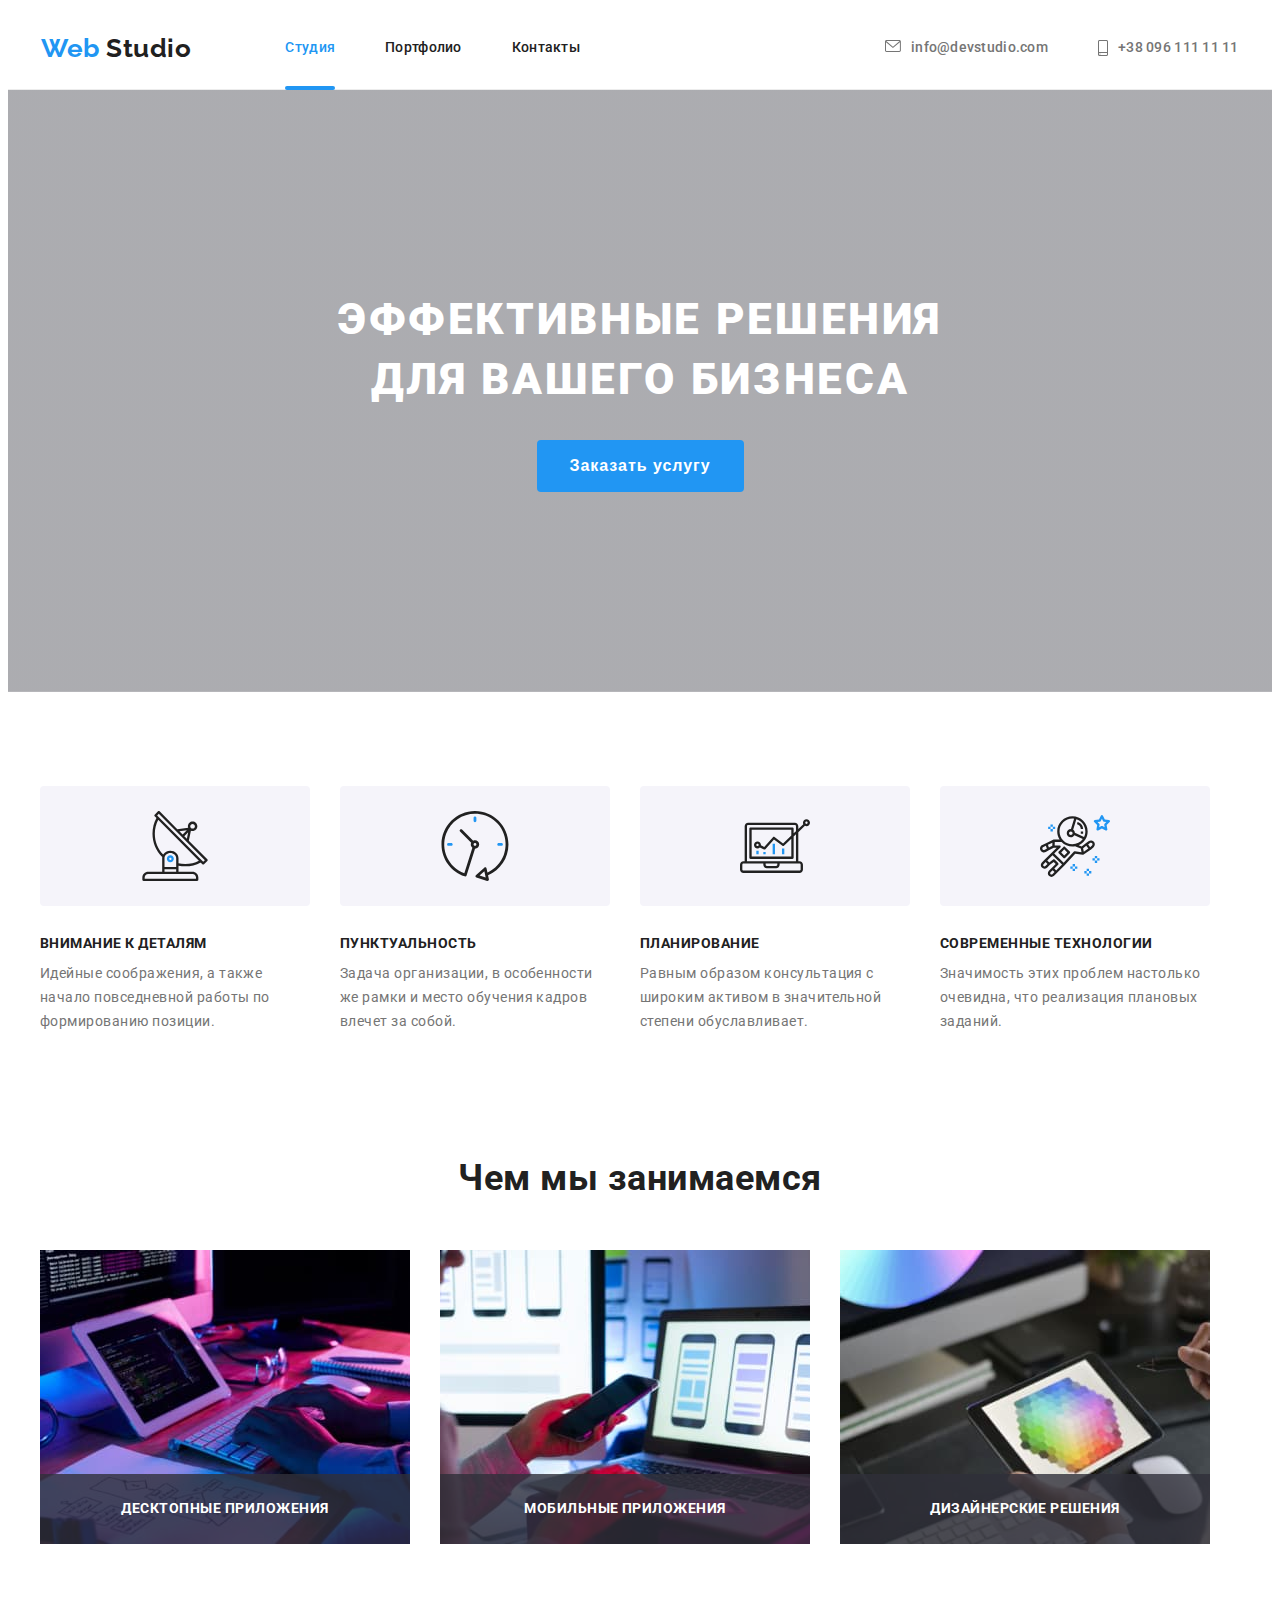
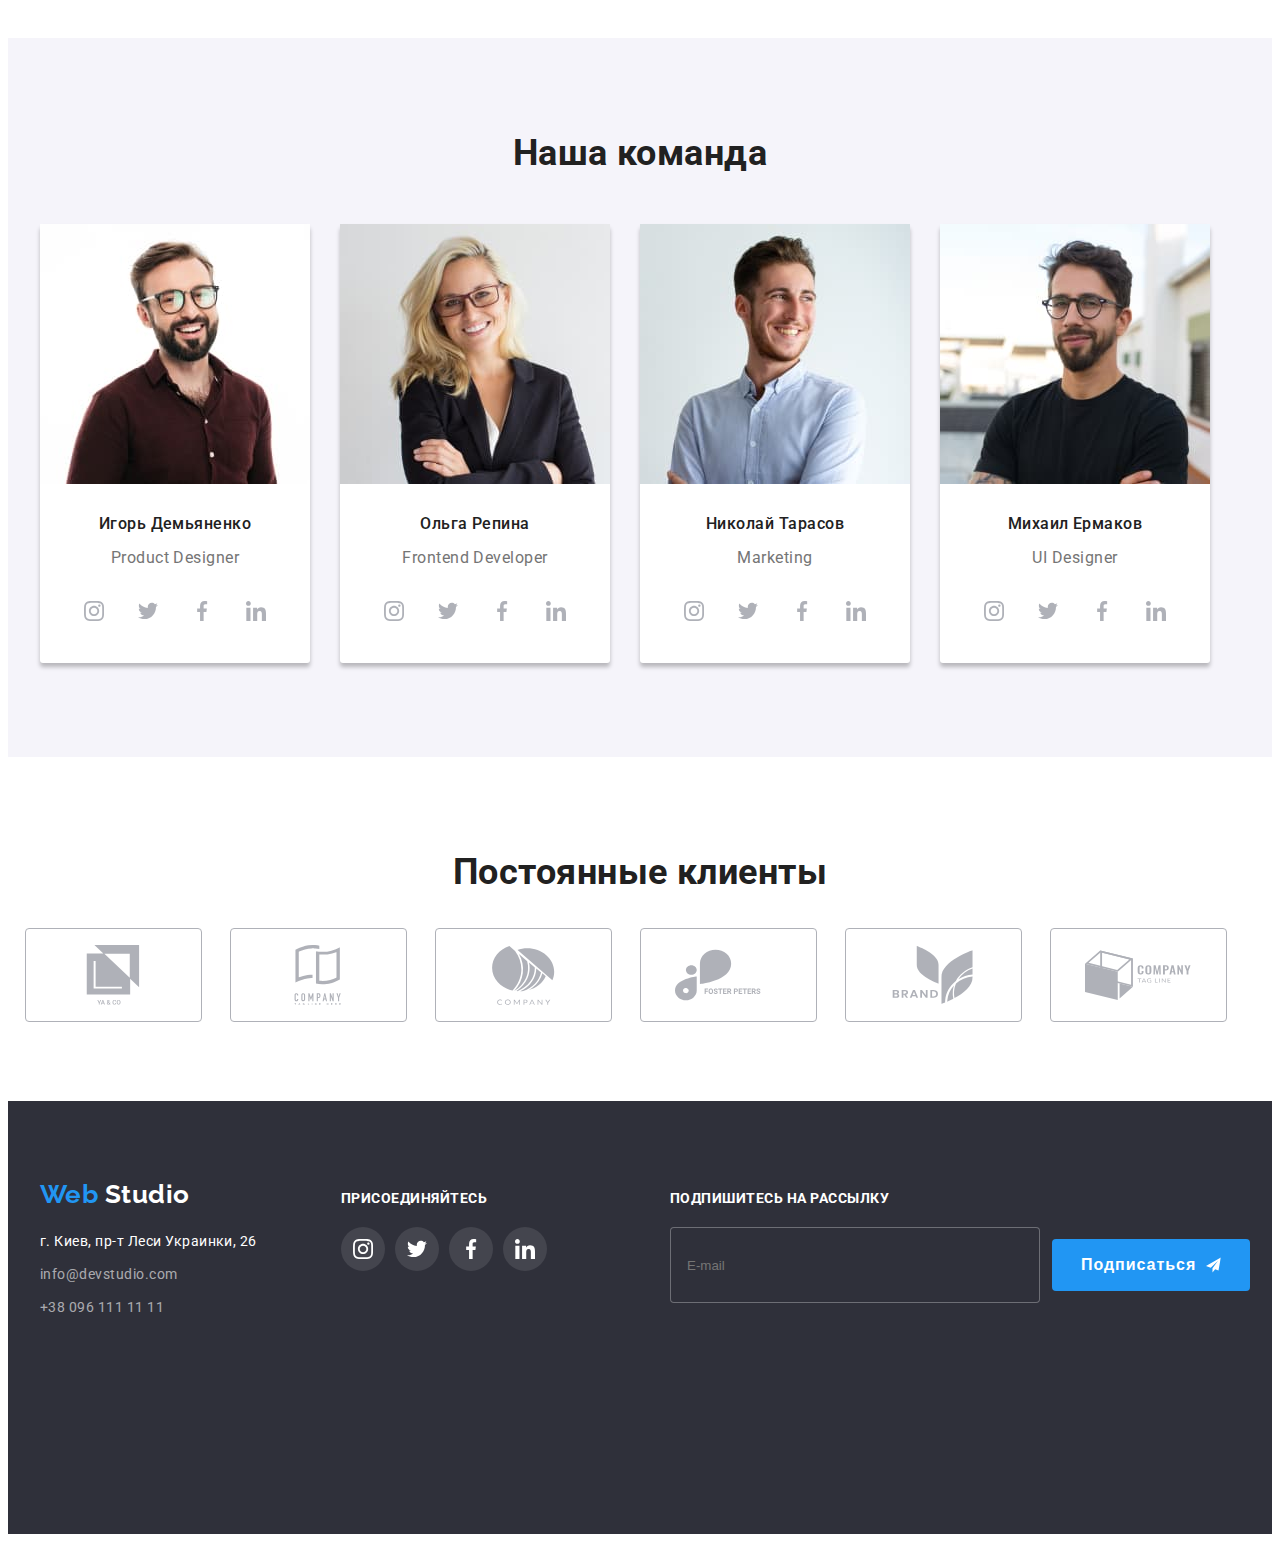
==== commit 9a6baf23: "images-commit" ====
--- a/index.html
+++ b/index.html
@@ -190,31 +190,33 @@
                 <h2 class="section-title centered">Чем мы занимаемся</h2>
                 <ul class="do-list list">
                     <li class="do-list__item">
-                        <img 
-                        srcset="./images/images1/do/dp1.jpg, ./images/images1/do/dp2.jpg"
-                        src="./images/images1/do/dp1.jpg" 
-                        alt="picture1" 
-                        width="370">
+                        <picture>
+                            <source  srcset="./images/images1/do/dp1.jpg, ./images/images1/do/dp2.jpg" type="image/webp" />
+
+                            <img src="./images/images1/do/dp1.jpg" alt="picture1" width="370">
+                        </picture>
+                        
                        <div class="do-thumb">
                            <p class="do-thumb__text">Десктопные приложения</p>
                      </div>                                     
                     </li>
                     <li class="do-list__item">
-                        <img 
-                        srcset="./images/images1/do/mp1.jpg, ./images/images1/do/mp2.jpg"
-                        src="./images/images1/do/mp1.jpg" 
-                        alt="picture2" 
-                        width="370">
+                        <picture>
+                            <source  srcset="./images/images1/do/mp1.jpg, ./images/images1/do/mp2.jpg" type="image/webp" />
+
+                            <img src="./images/images1/do/mp1.jpg" alt="picture2" width="370">
+                        </picture>
+                        
                         <div class="do-thumb">
                             <p class="do-thumb__text">Мобильные приложения</p>
                         </div>
                     </li>
                     <li class="do-list__item">
-                        <img 
-                        srcset="./images/images1/do/dr1.jpg, ./images/images1/do/dr2.jpg"
-                        src="./images/images1/do/dr1.jpg" 
-                        alt="picture3" 
-                        width="370">
+                        <picture>
+                            <source  srcset="./images/images1/do/dr1.jpg, ./images/images1/do/dr2.jpg" type="image/webp" />
+
+                            <img src="./images/images1/do/dr1.jpg"  alt="picture3" width="370">
+                        </picture>
                         <div class="do-thumb">
                             <p class="do-thumb__text">Дизайнерские решения</p>
                         </div>
--- a/css/main.min.css
+++ b/css/main.min.css
@@ -1,2 +1,2 @@
-:root{--primary-text-color: #212121;--text-color: #757575;--accent-text: #2196F3;--herotitle: #FFFFFF;--bgr-color: #FFFFFF}body{height:auto;background-color:var(--bgr-color);color:var(--primary-text-color);font-family:Roboto;letter-spacing:0.03em}@media screen and (min-width: 340px){.section{padding-top:40px;padding-bottom:40px}}@media screen and (min-width: 480px){.section{padding-top:60px;padding-bottom:60px}}@media screen and (min-width: 768px){.section{padding-top:60px;padding-bottom:60px}}@media screen and (min-width: 1200px){.section{padding-top:94px;padding-bottom:94px}}.section-title{margin-top:0;margin-bottom:50px;color:var(--primary-text-color);font-weight:700;font-size:36px;line-height:1.17;text-align:center}.section-title.centered{text-align:center}.text{color:var(--text-color)}img{display:block;max-width:100%;height:auto}.list{padding:0;margin:0;list-style:none}h1,h2,h3,p{margin:0}.conteiner{margin-left:auto;margin-right:auto;padding-left:15px;padding-right:15px}@media screen and (min-width: 480px){.conteiner{width:480px}}@media screen and (min-width: 768px){.conteiner{width:768px}}@media screen and (min-width: 1200px){.conteiner{width:1200px}}.page-header{border-bottom:1px solid #ECECEC}@media screen and (min-width: 340px){.main-div{position:relative;display:-webkit-inline-box;display:-ms-inline-flexbox;display:inline-flex;-webkit-box-align:center;-ms-flex-align:center;align-items:center;-ms-flex-pack:distribute;justify-content:space-around;width:100%}.site-nav{display:block;margin-bottom:300px;text-align:start}.site-nav__item:not(:last-child){margin-bottom:32px}.site-nav__link{color:var(--primary-text-color);font-family:inherit;font-weight:500;font-size:40px;line-height:1.175;letter-spacing:0.02em;text-decoration:none;-webkit-transition-timing-function:cubic-bezier(0.4, 0, 0.2, 1);transition-timing-function:cubic-bezier(0.4, 0, 0.2, 1);-webkit-transition-duration:250ms;transition-duration:250ms}.site-nav__link--current{color:var(--accent-text)}.site-list{display:-webkit-box;display:-ms-flexbox;display:flex;margin-bottom:65px;text-align:start;-webkit-box-orient:vertical;-webkit-box-direction:reverse;-ms-flex-direction:column-reverse;flex-direction:column-reverse}.site-list__item:not(:last-child){margin-top:32px}.site-list__link-mail{color:var(--primary-text-color);font-family:inherit;font-weight:500;font-size:40px;line-height:1.175;letter-spacing:0.02em;text-decoration:none;-webkit-transition-timing-function:cubic-bezier(0.4, 0, 0.2, 1);transition-timing-function:cubic-bezier(0.4, 0, 0.2, 1);-webkit-transition-duration:250ms;transition-duration:250ms}.site-list__link-tell{color:var(--accent-text);font-family:inherit;font-weight:500;font-size:34px;line-height:1.175;letter-spacing:0.02em;text-decoration:none;-webkit-transition-timing-function:cubic-bezier(0.4, 0, 0.2, 1);transition-timing-function:cubic-bezier(0.4, 0, 0.2, 1);-webkit-transition-duration:250ms;transition-duration:250ms}.site-list__icon{display:none}.site-social{display:-webkit-box;display:-ms-flexbox;display:flex}.site-social__item{padding-right:10px;padding-left:10px;border-right:1px solid rgba(33,33,33,0.2)}.site-social__item:last-child{padding-right:0}.site-social .site-social__link{color:#2196F3;font-size:18px;font-weight:500;line-height:1.22;letter-spacing:0.02em;text-align:left}.header-menu__btn{display:-webkit-inline-box;display:-ms-inline-flexbox;display:inline-flex;cursor:pointer;margin:0;padding:0;border:none;background-color:transparent;z-index:2}}@media screen and (min-width: 340px) and (min-width: 768px){.header-menu__btn{display:none}}@media screen and (min-width: 340px){.header-menu__icon-cross{display:none}.header-menu__btn.is-open .header-menu__icon-cross{display:block;z-index:2}.header-menu__btn.is-open .header-menu__icon-menu{display:none}.header-menu__btn:hover,.header-menu__btn:focus{fill:var(--accent-text)}.header-menu{background-color:#ffff;padding:48px 40px;text-align:center;font-size:20px;z-index:1}}@media screen and (min-width: 340px) and (max-width: 767px){.header-menu{display:none;position:absolute;top:0;left:0;width:100%}}@media screen and (min-width: 340px){.header-menu.is-open{display:block}}@media screen and (min-width: 480px){.main-div{position:relative;display:-webkit-inline-box;display:-ms-inline-flexbox;display:inline-flex;-webkit-box-align:center;-ms-flex-align:center;align-items:center;-ms-flex-pack:distribute;justify-content:space-around;width:100%}.site-nav{display:block;margin-bottom:300px;text-align:start}.site-nav__item:not(:last-child){margin-bottom:32px}.site-nav__link{color:var(--primary-text-color);font-family:inherit;font-weight:500;font-size:40px;line-height:1.175;letter-spacing:0.02em;text-decoration:none;-webkit-transition-timing-function:cubic-bezier(0.4, 0, 0.2, 1);transition-timing-function:cubic-bezier(0.4, 0, 0.2, 1);-webkit-transition-duration:250ms;transition-duration:250ms}.site-nav__link--current{color:var(--accent-text)}.site-list{display:-webkit-box;display:-ms-flexbox;display:flex;margin-bottom:65px;text-align:start;-webkit-box-orient:vertical;-webkit-box-direction:reverse;-ms-flex-direction:column-reverse;flex-direction:column-reverse}.site-list__item:not(:last-child){margin-top:32px}.site-list__link-mail{color:var(--primary-text-color);font-family:inherit;font-weight:500;font-size:40px;line-height:1.175;letter-spacing:0.02em;text-decoration:none;-webkit-transition-timing-function:cubic-bezier(0.4, 0, 0.2, 1);transition-timing-function:cubic-bezier(0.4, 0, 0.2, 1);-webkit-transition-duration:250ms;transition-duration:250ms}.site-list__link-tell{color:var(--accent-text);font-family:inherit;font-weight:500;font-size:34px;line-height:1.175;letter-spacing:0.02em;text-decoration:none;-webkit-transition-timing-function:cubic-bezier(0.4, 0, 0.2, 1);transition-timing-function:cubic-bezier(0.4, 0, 0.2, 1);-webkit-transition-duration:250ms;transition-duration:250ms}.site-list__icon{display:none}.site-social{display:-webkit-box;display:-ms-flexbox;display:flex}.site-social__item{padding-right:10px;padding-left:10px;border-right:1px solid rgba(33,33,33,0.2)}.site-social__item:last-child{padding-right:0}.site-social .site-social__link{color:#2196F3;font-size:18px;font-weight:500;line-height:1.22;letter-spacing:0.02em;text-align:left}.header-menu__btn{display:-webkit-inline-box;display:-ms-inline-flexbox;display:inline-flex;cursor:pointer;margin:0;padding:0;border:none;background-color:transparent;z-index:2}}@media screen and (min-width: 480px) and (min-width: 768px){.header-menu__btn{display:none}}@media screen and (min-width: 480px){.header-menu__icon-cross{display:none}.header-menu__btn.is-open .header-menu__icon-cross{display:block;z-index:2}.header-menu__btn.is-open .header-menu__icon-menu{display:none}.header-menu__btn:hover,.header-menu__btn:focus{fill:var(--accent-text)}.header-menu{background-color:#ffff;padding:48px 40px;text-align:center;font-size:20px;z-index:1}}@media screen and (min-width: 480px) and (max-width: 767px){.header-menu{display:none;position:absolute;top:0;left:0;width:100%}}@media screen and (min-width: 480px){.header-menu.is-open{display:block}}@media screen and (min-width: 768px){.main-div{display:-webkit-box;display:-ms-flexbox;display:flex;-webkit-box-align:center;-ms-flex-align:center;align-items:center;padding:0;width:768px}.header-menu{display:-webkit-box;display:-ms-flexbox;display:flex;-webkit-box-align:center;-ms-flex-align:center;align-items:center;-webkit-box-pack:justify;-ms-flex-pack:justify;justify-content:space-between;padding:0;margin:0}.header-menu__navigation{display:-webkit-box;display:-ms-flexbox;display:flex}.site-nav{display:-webkit-box;display:-ms-flexbox;display:flex;margin-bottom:0}.site-nav__link{position:relative}.site-nav__link--current::after{position:absolute;bottom:-2px;left:0;content:'';display:block;width:100%;height:4px;border-radius:2px;background-color:#2196F3}.site-nav__item:not(:last-child){margin-right:50px;margin-bottom:0}.site-nav__link{display:block;padding-top:32px;padding-bottom:32px;color:var(--primary-text-color);font-family:inherit;font-weight:500;font-size:14px;line-height:1.14;letter-spacing:0.02em;text-decoration:none;-webkit-transition-timing-function:cubic-bezier(0.4, 0, 0.2, 1);transition-timing-function:cubic-bezier(0.4, 0, 0.2, 1);-webkit-transition-duration:250ms;transition-duration:250ms}.site-nav__link:hover,.site-nav__link:focus,.site-nav__link--current{color:var(--accent-text)}.header-menu__contact{display:-webkit-box;display:-ms-flexbox;display:flex}.site-list{display:block;margin-left:auto;list-style:none;margin-left:auto;margin-bottom:0;margin-left:84px}.site-list__item{position:relative;display:-webkit-box;display:-ms-flexbox;display:flex;-webkit-box-align:center;-ms-flex-align:center;align-items:center;-ms-flex-wrap:nowrap;flex-wrap:nowrap}.site-list__link{position:relative}.site-list__item:not(:last-child){margin-bottom:10px;margin-top:0}.site-list__link-mail,.site-list__link-tell{display:-webkit-box;display:-ms-flexbox;display:flex;color:var(--primary-text-color);font-family:inherit;font-weight:500;font-size:14px;line-height:1.14;letter-spacing:0.02em;text-decoration:none;-webkit-transition-timing-function:cubic-bezier(0.4, 0, 0.2, 1);transition-timing-function:cubic-bezier(0.4, 0, 0.2, 1);-webkit-transition-duration:250ms;transition-duration:250ms}.site-list__link-mail,.site-list__link-tell{color:var(--text-color)}.site-list__link-mail:hover,.site-list__link-mail:focus{color:var(--accent-text)}.site-list__link-tell:hover,.site-list__link-tell:focus{color:var(--accent-text)}.site-list__icon{display:block;fill:var(--text-color);margin-right:10px;-webkit-transition-timing-function:cubic-bezier(0.4, 0, 0.2, 1);transition-timing-function:cubic-bezier(0.4, 0, 0.2, 1);-webkit-transition-duration:250ms;transition-duration:250ms}.site-list__link-mail:hover .site-list__icon,.site-list__link-mail:focus .site-list__icon{fill:var(--accent-text)}.site-list__link-tell:hover .site-list__icon,.site-list__link-tell:focus .site-list__icon{fill:var(--accent-text)}.site-social{display:none}.header-menu.is-open{display:none}}@media screen and (min-width: 1200px){.main-div{display:-webkit-box;display:-ms-flexbox;display:flex;-webkit-box-align:center;-ms-flex-align:center;align-items:center;padding:0;width:1200px}.header-menu{display:-webkit-box;display:-ms-flexbox;display:flex;-webkit-box-align:center;-ms-flex-align:center;align-items:center;-ms-flex-pack:distribute;justify-content:space-around;padding:0;margin:0}.header-menu__navigation{display:-webkit-box;display:-ms-flexbox;display:flex}.site-nav{display:-webkit-box;display:-ms-flexbox;display:flex;margin-bottom:0}.site-nav__link{position:relative}.site-nav__link--current::after{position:absolute;bottom:-2px;left:0;content:'';display:block;width:100%;height:4px;border-radius:2px;background-color:#2196F3}.site-nav__item:not(:last-child){margin-right:50px;margin-bottom:0}.site-nav__link{display:block;padding-top:32px;padding-bottom:32px;color:var(--primary-text-color);font-family:inherit;font-weight:500;font-size:14px;line-height:1.14;letter-spacing:0.02em;text-decoration:none;-webkit-transition-timing-function:cubic-bezier(0.4, 0, 0.2, 1);transition-timing-function:cubic-bezier(0.4, 0, 0.2, 1);-webkit-transition-duration:250ms;transition-duration:250ms}.site-nav__link:hover,.site-nav__link:focus,.site-nav__link--current{color:var(--accent-text)}.header-menu__contact{display:-webkit-box;display:-ms-flexbox;display:flex;-webkit-box-pack:end;-ms-flex-pack:end;justify-content:end}.site-list{display:-webkit-box;display:-ms-flexbox;display:flex;-webkit-box-orient:horizontal;-webkit-box-direction:normal;-ms-flex-direction:row;flex-direction:row;margin-left:auto;list-style:none;-webkit-box-pack:baseline;-ms-flex-pack:baseline;justify-content:baseline;margin-left:305px}.site-list__item{position:relative;display:-webkit-box;display:-ms-flexbox;display:flex;-webkit-box-align:center;-ms-flex-align:center;align-items:center;margin-bottom:0}.site-list__link-mail,.site-list__link-tell{position:relative;margin-bottom:0}.site-list__item:not(:last-child){margin-right:50px;margin-bottom:0}.site-list__link-mail,.site-list__link-tell{display:-webkit-box;display:-ms-flexbox;display:flex;color:var(--primary-text-color);font-family:inherit;font-weight:500;font-size:14px;line-height:1.14;letter-spacing:0.02em;text-decoration:none;-webkit-transition-timing-function:cubic-bezier(0.4, 0, 0.2, 1);transition-timing-function:cubic-bezier(0.4, 0, 0.2, 1);-webkit-transition-duration:250ms;transition-duration:250ms}.site-list__link-mail,.site-list__link-tell{color:var(--text-color)}.site-list__link-mail:hover,.site-list__link-mail:focus{color:var(--accent-text)}.site-list__link-tell:hover,.site-list__link-tell:focus{color:var(--accent-text)}.site-list__icon{display:block;fill:var(--text-color);margin-right:10px;-webkit-transition-timing-function:cubic-bezier(0.4, 0, 0.2, 1);transition-timing-function:cubic-bezier(0.4, 0, 0.2, 1);-webkit-transition-duration:250ms;transition-duration:250ms}.site-list__link-mail:hover .site-list__icon,.site-list__link-mail:focus .site-list__icon{fill:var(--accent-text)}.site-list__link-tell:hover .site-list__icon,.site-list__link-tell:focus .site-list__icon{fill:var(--accent-text)}.site-list .site-social{display:none}}.logo{display:inline-block;padding-top:25px;padding-bottom:25px;color:var(--accent-text);font-family:'Raleway';font-weight:700;font-size:26px;line-height:1.19;text-decoration:none}@media screen and (max-width: 1199px){.logo{margin-right:88px;font-size:24px;line-height:1.17}}@media screen and (min-width: 1200px){.logo{margin-right:92px}}.logo__title{color:var(--primary-text-color)}.logo-footer{display:block;padding:0;margin-bottom:20px;color:var(--accent-text);font-family:'Raleway';font-weight:700;font-size:26px;line-height:1.19;text-decoration:none}.title-footer{color:var(--herotitle)}.baсkdrop{position:fixed;top:0;left:0;width:100%;height:100%;background-color:rgba(47,48,58,0.4)}.baсkdrop.is-hidden{opacity:0;pointer-events:none;visibility:hidden}.modal{position:absolute;top:50%;left:50%;-webkit-transform:translate(-50%, -50%);transform:translate(-50%, -50%);width:528px;-webkit-box-shadow:0px 4px 4px 0px #00000040;box-shadow:0px 4px 4px 0px #00000040;background-color:var(--bgr-color);text-align:center}.modal__btn{position:absolute;top:8px;right:8px;display:-webkit-box;display:-ms-flexbox;display:flex;-webkit-box-align:center;-ms-flex-align:center;align-items:center;-webkit-box-pack:center;-ms-flex-pack:center;justify-content:center;padding:0;margin:0;width:30px;height:30px;background-color:var(--bgr-color);border:1px solid #AFB1B8;border-radius:50%;cursor:pointer}.modal__icon{fill:#000000;-webkit-transition-timing-function:cubic-bezier(0.4, 0, 0.2, 1);transition-timing-function:cubic-bezier(0.4, 0, 0.2, 1);-webkit-transition-duration:250ms;transition-duration:250ms}.modal__icon:hover,.modal__icon:focus{fill:var(--accent-text)}.modal__form{padding:40px;text-align:left;margin-left:auto;margin-right:auto}.modal__text{color:#212121;font-size:20px;font-weight:700;line-height:1.1;text-align:center}.field{position:relative;display:-webkit-box;display:-ms-flexbox;display:flex;-webkit-box-orient:vertical;-webkit-box-direction:normal;-ms-flex-direction:column;flex-direction:column;margin-top:10px}.field__name{margin-bottom:4px}.field__user{width:100%;border:1px solid #21212133;border-radius:4px;outline:none;cursor:pointer;-webkit-transition-timing-function:cubic-bezier(0.4, 0, 0.2, 1);transition-timing-function:cubic-bezier(0.4, 0, 0.2, 1);-webkit-transition-duration:250ms;transition-duration:250ms}.field__user{height:40px;padding:11px 12px 11px 32px}.field__user:focus{border-color:var(--accent-text)}.field__user:focus+.form-icon{fill:#2196F3}textarea{padding:12px 16px;resize:none;width:100%;border:1px solid #21212133;border-radius:4px;outline:none;cursor:pointer;-webkit-transition-timing-function:cubic-bezier(0.4, 0, 0.2, 1);transition-timing-function:cubic-bezier(0.4, 0, 0.2, 1);-webkit-transition-duration:250ms;transition-duration:250ms}textarea:focus{border-color:var(--accent-text)}.comment-form{display:-webkit-box;display:-ms-flexbox;display:flex;-webkit-box-orient:vertical;-webkit-box-direction:normal;-ms-flex-direction:column;flex-direction:column;width:100%;height:120px;margin-top:10px}.comment-form__name{margin-bottom:4px}.policy-form{margin-top:20px;margin-bottom:30px}.submit-btn{margin:0 auto;padding-top:10px;padding-bottom:10px;padding-left:57px;padding-right:57px;border-radius:4px;font-style:normal;background-color:var(--accent-text);color:var(--herotitle);border:1px solid transparent;font-weight:700;font-size:16px;line-height:1.88;display:-webkit-box;display:-ms-flexbox;display:flex;-webkit-box-align:center;-ms-flex-align:center;align-items:center;letter-spacing:0.06em}.form-icon{position:absolute;top:50%;left:12px;display:inline-block;fill:currentColor;-webkit-transition-timing-function:cubic-bezier(0.4, 0, 0.2, 1);transition-timing-function:cubic-bezier(0.4, 0, 0.2, 1);-webkit-transition-duration:250ms;transition-duration:250ms}.stile-name{color:#757575;font-size:12px;font-weight:400;line-height:1.17;letter-spacing:0.01em;text-align:left}.stile-agree{color:#757575;font-size:14px;font-weight:400;line-height:1.71;letter-spacing:0.03em;text-align:left}.agree-text{color:var(--accent-text);font-size:14px;font-weight:400;line-height:1.71;letter-spacing:0.03em;text-align:left;text-decoration:underline}.checkbox{-webkit-appearance:none;-moz-appearance:none;appearance:none;position:absolute}.policy-icon{display:inline-block;margin-right:4px;width:16px;height:15px;border:2px solid #212121;border-radius:3px}.checkbox:checked+.policy-icon{background-color:#2196F3;background-image:url("../images/icon-checkbox.svg");border:2px solid transparent;background-repeat:no-repeat;background-size:contain;background-origin:border-box}.send-icon{margin-left:10px}@media screen and (min-width: 340px){.subscriber-form{display:-webkit-box;display:-ms-flexbox;display:flex;position:relative;text-align:center;-ms-flex-wrap:wrap;flex-wrap:wrap;-webkit-box-pack:center;-ms-flex-pack:center;justify-content:center}.form-hidden{position:absolute;overflow:hidden;margin:0;padding:0px;width:1px;height:1px;color:#FFFFFF99;font-size:16px;font-weight:400;line-height:1.21;letter-spacing:0.03em;text-align:left}.subscriber-email{display:-webkit-box;display:-ms-flexbox;display:flex;width:100%;height:50px;margin-bottom:20px;padding-left:16px;padding-top:12px;padding-bottom:12px;outline:none;color:var(--herotitle);background-color:#2F303A;border:1px solid #FFFFFF4D;border-radius:4px}}@media screen and (min-width: 480px){.subscriber-form{display:-webkit-box;display:-ms-flexbox;display:flex;position:relative;text-align:center;-ms-flex-wrap:wrap;flex-wrap:wrap;-webkit-box-pack:center;-ms-flex-pack:center;justify-content:center}.form-hidden{position:absolute;overflow:hidden;margin:0;padding:0px;width:1px;height:1px;color:#FFFFFF99;font-size:16px;font-weight:400;line-height:1.21;letter-spacing:0.03em;text-align:left}.subscriber-email{display:-webkit-box;display:-ms-flexbox;display:flex;width:100%;height:50px;margin-bottom:20px;padding-left:16px;padding-top:12px;padding-bottom:12px;outline:none;color:var(--herotitle);background-color:#2F303A;border:1px solid #FFFFFF4D;border-radius:4px}}@media screen and (min-width: 768px){.subscriber-form{display:-webkit-box;display:-ms-flexbox;display:flex;position:relative;-webkit-box-align:center;-ms-flex-align:center;align-items:center;-ms-flex-wrap:wrap;flex-wrap:wrap;-webkit-box-orient:vertical;-webkit-box-direction:normal;-ms-flex-direction:column;flex-direction:column;-webkit-box-pack:center;-ms-flex-pack:center;justify-content:center}.form-hidden{position:absolute;overflow:hidden;margin:0;padding:0px;width:1px;height:1px;color:#FFFFFF99;font-size:16px;font-weight:400;line-height:1.21;letter-spacing:0.03em;text-align:left}.subscriber-email{display:-webkit-box;display:-ms-flexbox;display:flex;width:450px;height:50px;margin-right:12px;margin-bottom:20px;padding-left:16px;padding-top:12px;padding-bottom:12px;outline:transparent;cursor:pointer;color:var(--herotitle);background-color:#2F303A;border:1px solid #FFFFFF4D;border-radius:4px}}@media screen and (min-width: 1200px){.subscriber-form{position:relative;display:-webkit-inline-box;display:-ms-inline-flexbox;display:inline-flex;-ms-flex-wrap:nowrap;flex-wrap:nowrap;-webkit-box-orient:horizontal;-webkit-box-direction:normal;-ms-flex-direction:row;flex-direction:row;margin:0;padding:0;text-align:start}.form-hidden{position:absolute;overflow:hidden;margin:0;padding:0px;width:1px;height:1px;color:#FFFFFF99;font-size:16px;font-weight:400;line-height:1.21;letter-spacing:0.03em;text-align:left}.subscriber-email{display:-webkit-box;display:-ms-flexbox;display:flex;-webkit-box-pack:start;-ms-flex-pack:start;justify-content:flex-start;width:350px;height:50px;padding-top:12px;padding-bottom:12px;margin-bottom:0;outline:none;color:var(--herotitle);background-color:#2F303A;border:1px solid #FFFFFF4D;border-radius:4px}}.hero__button{margin:0 auto;padding-top:10px;padding-bottom:10px;padding-left:32px;padding-right:32px;border-radius:4px;font-style:normal;background-color:var(--accent-text);color:var(--herotitle);border:1px solid transparent;font-weight:700;font-size:16px;line-height:1.88;display:-webkit-box;display:-ms-flexbox;display:flex;-webkit-box-align:center;-ms-flex-align:center;align-items:center;letter-spacing:0.06em}.subscriber-btn{width:198px;padding-top:10px;padding-bottom:10px;padding-left:28px;padding-right:28px;border-radius:4px;-webkit-box-pack:center;-ms-flex-pack:center;justify-content:center;font-style:normal;background-color:var(--accent-text);color:var(--herotitle);border:1px solid transparent;font-weight:700;font-size:16px;line-height:1.88;display:-webkit-box;display:-ms-flexbox;display:flex;-webkit-box-align:center;-ms-flex-align:center;align-items:center;letter-spacing:0.06em}@media screen and (min-width: 340px){.filter-list{display:-webkit-box;display:-ms-flexbox;display:flex;-webkit-box-align:center;-ms-flex-align:center;align-items:center;-ms-flex-wrap:wrap;flex-wrap:wrap;-webkit-box-pack:start;-ms-flex-pack:start;justify-content:start;list-style-type:none;margin-top:0;margin-bottom:38px;padding:0}.filter-list__item{margin-bottom:12px}}@media screen and (min-width: 480px){.filter-list{display:-webkit-box;display:-ms-flexbox;display:flex;-webkit-box-align:center;-ms-flex-align:center;align-items:center;-ms-flex-wrap:wrap;flex-wrap:wrap;-webkit-box-pack:start;-ms-flex-pack:start;justify-content:start;list-style-type:none;margin-top:0;margin-bottom:38px;padding:0}.filter-list__item{margin-bottom:12px}}@media screen and (min-width: 768px){.filter-list{display:-webkit-box;display:-ms-flexbox;display:flex;-webkit-box-align:center;-ms-flex-align:center;align-items:center;-ms-flex-wrap:nowrap;flex-wrap:nowrap;-webkit-box-pack:center;-ms-flex-pack:center;justify-content:center;list-style-type:none;margin-top:0;margin-bottom:50px;padding:0}}@media screen and (min-width: 1200px){.filter-list{display:-webkit-box;display:-ms-flexbox;display:flex;-webkit-box-align:center;-ms-flex-align:center;align-items:center;-ms-flex-wrap:nowrap;flex-wrap:nowrap;-webkit-box-pack:center;-ms-flex-pack:center;justify-content:center}}.filter-list{list-style-type:none;margin-top:0;margin-bottom:50px;padding:0;-webkit-transition-timing-function:cubic-bezier(0.4, 0, 0.2, 1);transition-timing-function:cubic-bezier(0.4, 0, 0.2, 1);-webkit-transition-duration:250ms;transition-duration:250ms}.filter-list__item{margin-top:0}.filter-list__item:not(:last-child){margin-right:8px}.filter-list__item button:hover,.filter-list__item button:focus{background-color:#2196f3}.filter-list__btn{padding-top:6px;padding-bottom:6px;padding-left:22px;padding-right:22px;border:none;border-radius:4px;font-family:'Roboto';font-style:normal;color:var(--primary-text-color);font-weight:500;font-size:16px;line-height:1.7;text-align:center;-webkit-transition-timing-function:cubic-bezier(0.4, 0, 0.2, 1);transition-timing-function:cubic-bezier(0.4, 0, 0.2, 1);-webkit-transition-duration:250ms;transition-duration:250ms}.filter-list__btn:hover,.filter-list__btn:focus{color:#FFFFFF}.cosial-list{display:-webkit-box;display:-ms-flexbox;display:flex;-webkit-box-pack:center;-ms-flex-pack:center;justify-content:center;-webkit-box-align:center;-ms-flex-align:center;align-items:center;margin-top:16px;list-style:none}.cosial-list__item:not(:last-child){margin-right:10px}.cosial-list__link{display:-webkit-box;display:-ms-flexbox;display:flex;-webkit-box-align:center;-ms-flex-align:center;align-items:center;-webkit-box-pack:center;-ms-flex-pack:center;justify-content:center;padding:0;margin:0;width:44px;height:44px;background-color:var(--bgr-color);border-radius:50%;-webkit-transition-timing-function:cubic-bezier(0.4, 0, 0.2, 1);transition-timing-function:cubic-bezier(0.4, 0, 0.2, 1);-webkit-transition-duration:250ms;transition-duration:250ms}.cosial-list__link:hover,.cosial-list__link:focus{background-color:var(--accent-text);border:1px solid #FFFFFF}.cosial-list__icon{fill:#AFB1B8;-webkit-transition-property:fill;transition-property:fill;-webkit-transition-timing-function:cubic-bezier(0.4, 0, 0.2, 1);transition-timing-function:cubic-bezier(0.4, 0, 0.2, 1);-webkit-transition-duration:250ms;transition-duration:250ms}.cosial-list__link:hover .cosial-list__icon,.cosial-list__link:focus .cosial-list__icon{fill:#FFFFFF}@media screen and (min-width: 340px){.join{display:block;padding:0;margin-left:0;width:100%}.join-list{display:-webkit-box;display:-ms-flexbox;display:flex;-webkit-box-pack:center;-ms-flex-pack:center;justify-content:center;-webkit-box-align:center;-ms-flex-align:center;align-items:center}.join-list__item{margin-right:10px}.join-list__item:last-child{margin-right:0px}.join-list__link{display:-webkit-box;display:-ms-flexbox;display:flex;-webkit-box-align:center;-ms-flex-align:center;align-items:center;-webkit-box-pack:center;-ms-flex-pack:center;justify-content:center;padding:0;margin:0;width:44px;height:44px;background-color:#FFFFFF1A;border-radius:50%;-webkit-transition-property:background-color;transition-property:background-color;-webkit-transition-timing-function:cubic-bezier(0.4, 0, 0.2, 1);transition-timing-function:cubic-bezier(0.4, 0, 0.2, 1);-webkit-transition-duration:250ms;transition-duration:250ms}.join-list__link:hover,.join-list__link:focus{background-color:var(--accent-text)}.join-list__icon{fill:#FFFFFF;padding:0;-webkit-transition-property:fill;transition-property:fill;-webkit-transition-timing-function:cubic-bezier(0.4, 0, 0.2, 1);transition-timing-function:cubic-bezier(0.4, 0, 0.2, 1);-webkit-transition-duration:250ms;transition-duration:250ms}.join-list__icon:hover,.join-list__icon:focus{fill:#FFFFFF}}@media screen and (min-width: 480px){.join{display:block;padding:0;margin-left:0;width:100%}.join-list{display:-webkit-box;display:-ms-flexbox;display:flex;-webkit-box-pack:center;-ms-flex-pack:center;justify-content:center;-webkit-box-align:center;-ms-flex-align:center;align-items:center}.join-list__item{margin-right:10px}.join-list__item:last-child{margin-right:0px}.join-list__link{display:-webkit-box;display:-ms-flexbox;display:flex;-webkit-box-align:center;-ms-flex-align:center;align-items:center;-webkit-box-pack:center;-ms-flex-pack:center;justify-content:center;padding:0;margin:0;width:44px;height:44px;background-color:#FFFFFF1A;border-radius:50%;-webkit-transition-property:background-color;transition-property:background-color;-webkit-transition-timing-function:cubic-bezier(0.4, 0, 0.2, 1);transition-timing-function:cubic-bezier(0.4, 0, 0.2, 1);-webkit-transition-duration:250ms;transition-duration:250ms}.join-list__link:hover,.join-list__link:focus{background-color:var(--accent-text)}.join-list__icon{fill:#FFFFFF;padding:0;-webkit-transition-property:fill;transition-property:fill;-webkit-transition-timing-function:cubic-bezier(0.4, 0, 0.2, 1);transition-timing-function:cubic-bezier(0.4, 0, 0.2, 1);-webkit-transition-duration:250ms;transition-duration:250ms}.join-list__icon:hover,.join-list__icon:focus{fill:#FFFFFF}}@media screen and (min-width: 768px){.join{display:block;padding:0;margin-left:0;margin-right:93px;width:206px}.join-list{display:-webkit-box;display:-ms-flexbox;display:flex;justify-items:center;-webkit-box-align:center;-ms-flex-align:center;align-items:center;width:206px}.join-list__item{margin-right:10px}.join-list__item:last-child{margin-right:0px}.join-list__link{display:-webkit-box;display:-ms-flexbox;display:flex;-webkit-box-align:center;-ms-flex-align:center;align-items:center;-webkit-box-pack:center;-ms-flex-pack:center;justify-content:center;padding:0;margin:0;width:44px;height:44px;background-color:#FFFFFF1A;border-radius:50%;-webkit-transition-property:background-color;transition-property:background-color;-webkit-transition-timing-function:cubic-bezier(0.4, 0, 0.2, 1);transition-timing-function:cubic-bezier(0.4, 0, 0.2, 1);-webkit-transition-duration:250ms;transition-duration:250ms}.join-list__link:hover,.join-list__link:focus{background-color:var(--accent-text)}.join-list__icon{fill:#FFFFFF;padding:0;-webkit-transition-property:fill;transition-property:fill;-webkit-transition-timing-function:cubic-bezier(0.4, 0, 0.2, 1);transition-timing-function:cubic-bezier(0.4, 0, 0.2, 1);-webkit-transition-duration:250ms;transition-duration:250ms}.join-list__icon:hover,.join-list__icon:focus{fill:#FFFFFF}}.join__titl{margin-bottom:20px;color:var(--bgr-color);font-weight:700;font-size:14px;line-height:1.14;letter-spacing:3%;text-transform:uppercase}@media screen and (min-width: 1200px){.join{display:block;padding:0;margin-left:0;margin-right:93px;width:206px}.join-list{display:-webkit-box;display:-ms-flexbox;display:flex;justify-items:center;-webkit-box-align:center;-ms-flex-align:center;align-items:center}.join-list__item{margin-right:10px}.join-list__item:last-child{margin-right:0px}.join-list__link{display:-webkit-box;display:-ms-flexbox;display:flex;-webkit-box-align:center;-ms-flex-align:center;align-items:center;-webkit-box-pack:center;-ms-flex-pack:center;justify-content:center;padding:0;margin:0;width:44px;height:44px;background-color:#FFFFFF1A;border-radius:50%;-webkit-transition-property:background-color;transition-property:background-color;-webkit-transition-timing-function:cubic-bezier(0.4, 0, 0.2, 1);transition-timing-function:cubic-bezier(0.4, 0, 0.2, 1);-webkit-transition-duration:250ms;transition-duration:250ms}.join-list__link:hover,.join-list__link:focus{background-color:var(--accent-text)}.join-list__icon{fill:#FFFFFF;padding:0;-webkit-transition-property:fill;transition-property:fill;-webkit-transition-timing-function:cubic-bezier(0.4, 0, 0.2, 1);transition-timing-function:cubic-bezier(0.4, 0, 0.2, 1);-webkit-transition-duration:250ms;transition-duration:250ms}.join-list__icon:hover,.join-list__icon:focus{fill:#FFFFFF}}.join__titl{margin-bottom:20px;color:var(--bgr-color);font-weight:700;font-size:14px;line-height:1.14;letter-spacing:3%;text-transform:uppercase}@media screen and (min-width: 340px){.footer{display:none}}@media screen and (min-width: 480px){.footer{background-color:#30313b;display:block}.footer-conteiner{text-align:center;width:100%}.box-logo{text-align:center;padding:0;margin-bottom:60px}.mailing-form{-webkit-box-pack:center;-ms-flex-pack:center;justify-content:center;margin-top:60px}.mailing-titl{text-align:center}.footer-text{width:auto}}@media screen and (min-width: 768px){.footer{background-color:#2F303A;display:block}.footer-conteiner{display:-webkit-box;display:-ms-flexbox;display:flex;-ms-flex-pack:distribute;justify-content:space-around;-webkit-box-align:baseline;-ms-flex-align:baseline;align-items:baseline;-ms-flex-wrap:wrap;flex-wrap:wrap}.box-logo{text-align:center;padding:0}.mailing-form{-webkit-box-pack:center;-ms-flex-pack:center;justify-content:center;margin-top:60px}.footer-text{width:auto}.mailing-titl{text-align:center}}@media screen and (min-width: 1200px){.footer{background-color:#2F303A;display:block}.footer-conteiner{width:1200px;display:-webkit-box;display:-ms-flexbox;display:flex;-ms-flex-pack:distribute;justify-content:space-around;-ms-flex-wrap:nowrap;flex-wrap:nowrap;-webkit-box-align:baseline;-ms-flex-align:baseline;align-items:baseline;text-align:start;padding-top:60px;padding-bottom:60px}.mailing-form{margin-top:30px;width:570px;margin-left:auto;-webkit-box-pack:start;-ms-flex-pack:start;justify-content:flex-start}.mailing-titl{text-align:left;margin:0}.box-logo{display:block;-webkit-box-pack:start;-ms-flex-pack:start;justify-content:flex-start;text-align:start;margin-right:70px;padding:0}.footer-text{width:231px}}.footer-text{display:block;padding:0;margin-top:20px;margin-bottom:0px;margin-left:0px;margin-right:0px}.adress{margin:0px 0px 9px 0px;padding:0;color:var(--herotitle);font-size:14px;line-height:1.7}.adress-mail{display:block;margin:0px 0px 9px 0px;padding:0;color:rgba(255,255,255,0.6);font-size:14px;line-height:1.71;text-decoration:none}.adress-tel{display:block;margin:0;padding:0;color:rgba(255,255,255,0.6);font-size:14px;line-height:1.71;text-decoration:none}.mailing-titl{margin-bottom:20px;color:var(--bgr-color);font-size:14px;font-weight:700;line-height:1.14;text-transform:uppercase}@media (min-device-pixel-ratio: 2), (-webkit-min-device-pixel-ratio: 2), (min-resolution: 192dpi), (min-resolution: 2dppx){.hero{background-image:url("./images/images1/hero/hero2.jpg")}}.hero{position:relative;margin-left:auto;margin-right:auto;padding-top:200px;padding-bottom:200px;max-width:1600px;background-image:-webkit-gradient(linear, left top, left bottom, from(rgba(47,48,58,0.4)), to(rgba(47,48,58,0.4))),url("./images/images1/hero/hero/hero1.jpg");background-image:linear-gradient(rgba(47,48,58,0.4), rgba(47,48,58,0.4)),url("./images/images1/hero/hero/hero1.jpg");background-color:var(--bgr-color);background-repeat:no-repeat;background-position:center;background-size:cover;text-align:center}.hero__title{margin-bottom:30px;margin-top:0px;margin-left:auto;margin-right:auto;color:var(--herotitle);font-weight:900;font-size:44px;line-height:1.36;letter-spacing:0.06em;text-transform:uppercase;text-align:center}@media screen and (min-width: 480px){.hero__title{width:360px;font-weight:900;font-size:26px;line-height:1.71}}@media screen and (min-width: 768px){.hero__title{width:360px;font-weight:900;font-size:26px;line-height:1.71}}@media screen and (min-width: 1200px){.hero__title{width:696px;font-weight:900;font-size:44px;line-height:1.36}}.advantages__title{margin-top:0px;margin-bottom:10px;font-weight:700;font-size:14px;line-height:1.14;text-transform:uppercase}.advantages__text{margin-top:0;color:var(--text-color);font-size:14px;line-height:1.71}@media screen and (min-width: 340px){.advantages-list__item{width:100%}.advantages-list__item:not(:last-child){margin-bottom:30px}.section-picture{display:-webkit-box;display:-ms-flexbox;display:flex;-webkit-box-pack:center;-ms-flex-pack:center;justify-content:center;-webkit-box-align:center;-ms-flex-align:center;align-items:center;background-color:#F5F4FA;border-radius:4px;width:100%;height:120px;margin-bottom:30px;padding:0}}@media screen and (min-width: 480px){.advantages-list__item{width:100%}.advantages-list__item:not(:last-child){margin-bottom:30px}.section-picture{display:-webkit-box;display:-ms-flexbox;display:flex;-webkit-box-pack:center;-ms-flex-pack:center;justify-content:center;-webkit-box-align:center;-ms-flex-align:center;align-items:center;background-color:#F5F4FA;border-radius:4px;width:100%;height:120px;margin-bottom:30px;padding:0}}@media screen and (min-width: 768px){.advantages-list{display:-webkit-box;display:-ms-flexbox;display:flex;-ms-flex-wrap:wrap;flex-wrap:wrap}.advantages-list__item{width:calc((100% - 2 * 30px) / 2)}.advantages-list__item:not(:nth-last-child(-n+2)){margin-bottom:30px}.advantages-list__item:nth-child(odd){margin-right:30px}.section-picture{display:-webkit-box;display:-ms-flexbox;display:flex;-webkit-box-pack:center;-ms-flex-pack:center;justify-content:center;-webkit-box-align:center;-ms-flex-align:center;align-items:center;background-color:#F5F4FA;border-radius:4px;width:100%;height:120px;margin-bottom:30px;padding:0}}@media screen and (min-width: 1200px){.advantages-conteiner{width:1200px}.advantages-list{display:-webkit-box;display:-ms-flexbox;display:flex;-ms-flex-wrap:nowrap;flex-wrap:nowrap}.advantages-list__item{width:calc((100% - 4 * 30px) / 4)}.advantages-list__item:not(:last-child){margin-right:30px}.section-picture{display:-webkit-box;display:-ms-flexbox;display:flex;-webkit-box-pack:center;-ms-flex-pack:center;justify-content:center;-webkit-box-align:center;-ms-flex-align:center;align-items:center;background-color:#F5F4FA;border-radius:4px;width:100%;height:120px;margin-bottom:30px;padding:0}}@media screen and (min-width: 340px){.do{display:none}}@media screen and (min-width: 480px){.do{display:none}}@media screen and (min-width: 768px){.do{display:none}}@media screen and (min-width: 1200px){.section.no-padding{padding-top:0;display:block}.do-list{display:-webkit-box;display:-ms-flexbox;display:flex}.do-list__item{position:relative;display:-webkit-box;display:-ms-flexbox;display:flex;width:calc((1200px - 3 * 30px) / 3);margin-right:30px}.do-list__item:last-child{margin-right:0}.do-thumb{position:absolute;left:0;bottom:0;display:-webkit-box;display:-ms-flexbox;display:flex;-webkit-box-pack:center;-ms-flex-pack:center;justify-content:center;-webkit-box-align:center;-ms-flex-align:center;align-items:center;width:370px;height:70px;background-color:rgba(47,48,58,0.8)}.do-thumb__text{color:#FFFFFF;font-size:14px;line-height:1.17;font-weight:700;text-align:center;text-transform:uppercase}}.team{background-color:#F5F4FA}.team-conteiner{padding-top:0;padding-bottom:0}@media screen and (min-width: 480px) and (max-width: 767px){.team-list__item{width:100%;-webkit-box-align:center;-ms-flex-align:center;align-items:center;background-color:#FFFFFF;-webkit-box-shadow:0px 4px 4px 0px #00000040;box-shadow:0px 4px 4px 0px #00000040;border-radius:3px;list-style:none}.team-list__item:not(:last-child){margin-bottom:30px}.team-list .team-list__img{width:100%;height:460px}}@media screen and (min-width: 768px) and (max-width: 1199px){.team-list{display:-webkit-box;display:-ms-flexbox;display:flex;-ms-flex-wrap:wrap;flex-wrap:wrap;margin:-15px}.team-list__item{width:calc((100% - 4 * 15px) / 2);margin:15px;-webkit-box-align:center;-ms-flex-align:center;align-items:center;background-color:#FFFFFF;-webkit-box-shadow:0px 4px 4px 0px #00000040;box-shadow:0px 4px 4px 0px #00000040;border-radius:3px;list-style:none}.team-list .team-list__img{width:100%;height:374px}}@media screen and (min-width: 1200px){.team-conteiner{width:1200px}.team-list{display:-webkit-box;display:-ms-flexbox;display:flex;-ms-flex-wrap:nowrap;flex-wrap:nowrap}.team-list__item{margin-top:0px;margin-bottom:0px;width:270px;-webkit-box-align:center;-ms-flex-align:center;align-items:center;background-color:#FFFFFF;-webkit-box-shadow:0px 4px 4px 0px #00000040;box-shadow:0px 4px 4px 0px #00000040;border-radius:3px;list-style:none}.team-list__item:not(:last-child){margin-right:30px}.team-list__img{width:270px;height:260px}}.team-box{padding-top:30px;padding-bottom:30px}.team-box__title{padding:0;margin-top:0;margin-bottom:10px;font-weight:500;font-size:16px;line-height:1.19;text-align:center}.team-box__text{padding:0;margin:0;color:var(--text-color);font-size:16px;line-height:1.9;text-align:center}@media screen and (min-width: 340px){.clients-list{display:-webkit-box;display:-ms-flexbox;display:flex;-ms-flex-wrap:wrap;flex-wrap:wrap;margin:-15px}.clients-list__item{width:100%;margin:15px}}@media screen and (min-width: 480px){.clients-list{display:-webkit-box;display:-ms-flexbox;display:flex;-ms-flex-wrap:wrap;flex-wrap:wrap;margin:-15px}.clients-list__item{width:calc((100% - 4 * 15px) / 2);margin:15px}}@media screen and (min-width: 768px){.clients-list{display:-webkit-box;display:-ms-flexbox;display:flex;-ms-flex-wrap:wrap;flex-wrap:wrap;margin:-15px}.clients-list__item{width:calc((100% - 6 * 15px) / 3);margin:15px}}@media screen and (min-width: 1200px){.clients-list{display:-webkit-box;display:-ms-flexbox;display:flex;-ms-flex-wrap:nowrap;flex-wrap:nowrap}.clients-list__item{width:calc((100% - 6 * 30px) / 6)}.clients-list__item:not(:last-child){margin-right:30px}}.clients-list__link{display:-webkit-box;display:-ms-flexbox;display:flex;-webkit-box-align:center;-ms-flex-align:center;align-items:center;-webkit-box-pack:center;-ms-flex-pack:center;justify-content:center;width:100%;height:92px;margin:0;border:1px solid #AFB1B8;border-radius:4px;-webkit-transition-timing-function:cubic-bezier(0.4, 0, 0.2, 1);transition-timing-function:cubic-bezier(0.4, 0, 0.2, 1);-webkit-transition-duration:250ms;transition-duration:250ms}.clients-list__link:hover,.clients-list__link:focus{border-color:#2196f3}.clients-list__icon{fill:#AFB1B8;margin:0;-webkit-transition-timing-function:cubic-bezier(0.4, 0, 0.2, 1);transition-timing-function:cubic-bezier(0.4, 0, 0.2, 1);-webkit-transition-duration:250ms;transition-duration:250ms}.clients-list__link:hover .clients-list__icon,.clients-list__link:focus .clients-list__icon{fill:#2196F3}@media screen and (min-width: 340px) and (max-width: 479px){.project-list{display:block;margin:0}.project-list_item{width:100%;-ms-flex-item-align:center;-ms-grid-row-align:center;align-self:center;margin-bottom:30px}.project-list__item:last-child{margin-bottom:0}.project-list_item:hover .poster-text-hover{-webkit-transform:translateY(0%);transform:translateY(0%)}.action-icon{width:100%;height:295px}.bloc{width:100%}}@media screen and (min-width: 480px) and (max-width: 767px){.project-list{display:block;margin:0}.project-list_item{width:100%;-ms-flex-item-align:center;-ms-grid-row-align:center;align-self:center;margin-bottom:30px}.project-list__item:last-child{margin-bottom:0}.project-list_item:hover .poster-text-hover{-webkit-transform:translateY(0%);transform:translateY(0%)}.action-icon{width:100%;height:295px}.bloc{width:100%}}@media screen and (min-width: 768px) and (max-width: 1199px){.project-list{display:-webkit-box;display:-ms-flexbox;display:flex;-ms-flex-wrap:wrap;flex-wrap:wrap;margin:0;margin:-15px}.project-list_item{display:-webkit-box;display:-ms-flexbox;display:flex;-webkit-box-orient:vertical;-webkit-box-direction:normal;-ms-flex-direction:column;flex-direction:column;width:calc((100% - 4 * 15px) / 2);margin:15px;-webkit-box-align:center;-ms-flex-align:center;align-items:center}.project-list_item:hover .poster-text-hover{-webkit-transform:translateY(0%);transform:translateY(0%)}.action-icon{width:100%;height:295px}.bloc{width:100%;-webkit-box-flex:1;-ms-flex-positive:1;flex-grow:1}}@media screen and (min-width: 1200px){.project-list{display:-webkit-box;display:-ms-flexbox;display:flex;-ms-flex-wrap:wrap;flex-wrap:wrap;margin:0}.project-list_item{width:370px;height:398px;margin-left:0;margin-right:30px;margin-bottom:30px;-webkit-transition-timing-function:cubic-bezier(0.4, 0, 0.2, 1);transition-timing-function:cubic-bezier(0.4, 0, 0.2, 1);-webkit-transition-duration:250ms;transition-duration:250ms}.project-list_item:nth-child(3n){margin-right:0px}.project-list_item:nth-last-child(-n+3){margin-bottom:0}.project-list_item:hover,.project-list_item:focus{-webkit-box-shadow:0px 4px 4px 0px #00000040;box-shadow:0px 4px 4px 0px #00000040}.project-list_item:hover .poster-text-hover{-webkit-transform:translateY(0%);transform:translateY(0%)}.action-icon{width:370px;height:295px}.bloc{width:370px}}.bloc{display:block;padding-top:20px;padding-bottom:20px;padding-right:24px;padding-left:24px;border:1px solid #EEEEEE}.bloc__title{margin-bottom:4px;margin-top:0px;color:var(--primary-text-color);font-weight:700;font-size:18px;line-height:2;letter-spacing:0.06em}.bloc__text{margin:0;color:var(--text-color);font-size:16px;line-height:1.88}.action{position:relative;overflow:hidden}.poster-text-hover{content:'';display:block;position:absolute;top:0;left:0;width:100%;height:100%;background-color:rgba(33,150,243,0.9);padding-top:63px;padding-bottom:63px;padding-left:24px;padding-right:24px;font-size:18px;font-weight:400;line-height:1.6;text-align:left;color:var(--bgr-color);-webkit-transform:translateY(100%);transform:translateY(100%);-webkit-transition-timing-function:cubic-bezier(0.4, 0, 0.2, 1);transition-timing-function:cubic-bezier(0.4, 0, 0.2, 1);-webkit-transition-duration:250ms;transition-duration:250ms}
+:root{--primary-text-color: #212121;--text-color: #757575;--accent-text: #2196F3;--herotitle: #FFFFFF;--bgr-color: #FFFFFF}body{height:auto;background-color:var(--bgr-color);color:var(--primary-text-color);font-family:Roboto;letter-spacing:0.03em}@media screen and (min-width: 340px){.section{padding-top:40px;padding-bottom:40px}}@media screen and (min-width: 480px){.section{padding-top:60px;padding-bottom:60px}}@media screen and (min-width: 768px){.section{padding-top:60px;padding-bottom:60px}}@media screen and (min-width: 1200px){.section{padding-top:94px;padding-bottom:94px}}.section-title{margin-top:0;margin-bottom:50px;color:var(--primary-text-color);font-weight:700;font-size:36px;line-height:1.17;text-align:center}.section-title.centered{text-align:center}.text{color:var(--text-color)}img{display:block;max-width:100%;height:auto}.list{padding:0;margin:0;list-style:none}h1,h2,h3,p{margin:0}.conteiner{margin-left:auto;margin-right:auto;padding-left:15px;padding-right:15px}@media screen and (min-width: 480px){.conteiner{width:480px}}@media screen and (min-width: 768px){.conteiner{width:768px}}@media screen and (min-width: 1200px){.conteiner{width:1200px}}.page-header{border-bottom:1px solid #ECECEC}@media screen and (min-width: 340px){.main-div{position:relative;display:-webkit-inline-box;display:-ms-inline-flexbox;display:inline-flex;-webkit-box-align:center;-ms-flex-align:center;align-items:center;-ms-flex-pack:distribute;justify-content:space-around;width:100%}.site-nav{display:block;margin-bottom:300px;text-align:start}.site-nav__item:not(:last-child){margin-bottom:32px}.site-nav__link{color:var(--primary-text-color);font-family:inherit;font-weight:500;font-size:40px;line-height:1.175;letter-spacing:0.02em;text-decoration:none;-webkit-transition-timing-function:cubic-bezier(0.4, 0, 0.2, 1);transition-timing-function:cubic-bezier(0.4, 0, 0.2, 1);-webkit-transition-duration:250ms;transition-duration:250ms}.site-nav__link--current{color:var(--accent-text)}.site-list{display:-webkit-box;display:-ms-flexbox;display:flex;margin-bottom:65px;text-align:start;-webkit-box-orient:vertical;-webkit-box-direction:reverse;-ms-flex-direction:column-reverse;flex-direction:column-reverse}.site-list__item:not(:last-child){margin-top:32px}.site-list__link-mail{color:var(--primary-text-color);font-family:inherit;font-weight:500;font-size:40px;line-height:1.175;letter-spacing:0.02em;text-decoration:none;-webkit-transition-timing-function:cubic-bezier(0.4, 0, 0.2, 1);transition-timing-function:cubic-bezier(0.4, 0, 0.2, 1);-webkit-transition-duration:250ms;transition-duration:250ms}.site-list__link-tell{color:var(--accent-text);font-family:inherit;font-weight:500;font-size:34px;line-height:1.175;letter-spacing:0.02em;text-decoration:none;-webkit-transition-timing-function:cubic-bezier(0.4, 0, 0.2, 1);transition-timing-function:cubic-bezier(0.4, 0, 0.2, 1);-webkit-transition-duration:250ms;transition-duration:250ms}.site-list__icon{display:none}.site-social{display:-webkit-box;display:-ms-flexbox;display:flex}.site-social__item{padding-right:10px;padding-left:10px;border-right:1px solid rgba(33,33,33,0.2)}.site-social__item:last-child{padding-right:0}.site-social .site-social__link{color:#2196F3;font-size:18px;font-weight:500;line-height:1.22;letter-spacing:0.02em;text-align:left}.header-menu__btn{display:-webkit-inline-box;display:-ms-inline-flexbox;display:inline-flex;cursor:pointer;margin:0;padding:0;border:none;background-color:transparent;z-index:2}}@media screen and (min-width: 340px) and (min-width: 768px){.header-menu__btn{display:none}}@media screen and (min-width: 340px){.header-menu__icon-cross{display:none}.header-menu__btn.is-open .header-menu__icon-cross{display:block;z-index:2}.header-menu__btn.is-open .header-menu__icon-menu{display:none}.header-menu__btn:hover,.header-menu__btn:focus{fill:var(--accent-text)}.header-menu{background-color:#ffff;padding:48px 40px;text-align:center;font-size:20px;z-index:1}}@media screen and (min-width: 340px) and (max-width: 767px){.header-menu{display:none;position:absolute;top:0;left:0;width:100%}}@media screen and (min-width: 340px){.header-menu.is-open{display:block}}@media screen and (min-width: 480px){.main-div{position:relative;display:-webkit-inline-box;display:-ms-inline-flexbox;display:inline-flex;-webkit-box-align:center;-ms-flex-align:center;align-items:center;-ms-flex-pack:distribute;justify-content:space-around;width:100%}.site-nav{display:block;margin-bottom:300px;text-align:start}.site-nav__item:not(:last-child){margin-bottom:32px}.site-nav__link{color:var(--primary-text-color);font-family:inherit;font-weight:500;font-size:40px;line-height:1.175;letter-spacing:0.02em;text-decoration:none;-webkit-transition-timing-function:cubic-bezier(0.4, 0, 0.2, 1);transition-timing-function:cubic-bezier(0.4, 0, 0.2, 1);-webkit-transition-duration:250ms;transition-duration:250ms}.site-nav__link--current{color:var(--accent-text)}.site-list{display:-webkit-box;display:-ms-flexbox;display:flex;margin-bottom:65px;text-align:start;-webkit-box-orient:vertical;-webkit-box-direction:reverse;-ms-flex-direction:column-reverse;flex-direction:column-reverse}.site-list__item:not(:last-child){margin-top:32px}.site-list__link-mail{color:var(--primary-text-color);font-family:inherit;font-weight:500;font-size:40px;line-height:1.175;letter-spacing:0.02em;text-decoration:none;-webkit-transition-timing-function:cubic-bezier(0.4, 0, 0.2, 1);transition-timing-function:cubic-bezier(0.4, 0, 0.2, 1);-webkit-transition-duration:250ms;transition-duration:250ms}.site-list__link-tell{color:var(--accent-text);font-family:inherit;font-weight:500;font-size:34px;line-height:1.175;letter-spacing:0.02em;text-decoration:none;-webkit-transition-timing-function:cubic-bezier(0.4, 0, 0.2, 1);transition-timing-function:cubic-bezier(0.4, 0, 0.2, 1);-webkit-transition-duration:250ms;transition-duration:250ms}.site-list__icon{display:none}.site-social{display:-webkit-box;display:-ms-flexbox;display:flex}.site-social__item{padding-right:10px;padding-left:10px;border-right:1px solid rgba(33,33,33,0.2)}.site-social__item:last-child{padding-right:0}.site-social .site-social__link{color:#2196F3;font-size:18px;font-weight:500;line-height:1.22;letter-spacing:0.02em;text-align:left}.header-menu__btn{display:-webkit-inline-box;display:-ms-inline-flexbox;display:inline-flex;cursor:pointer;margin:0;padding:0;border:none;background-color:transparent;z-index:2}}@media screen and (min-width: 480px) and (min-width: 768px){.header-menu__btn{display:none}}@media screen and (min-width: 480px){.header-menu__icon-cross{display:none}.header-menu__btn.is-open .header-menu__icon-cross{display:block;z-index:2}.header-menu__btn.is-open .header-menu__icon-menu{display:none}.header-menu__btn:hover,.header-menu__btn:focus{fill:var(--accent-text)}.header-menu{background-color:#ffff;padding:48px 40px;text-align:center;font-size:20px;z-index:1}}@media screen and (min-width: 480px) and (max-width: 767px){.header-menu{display:none;position:absolute;top:0;left:0;width:100%}}@media screen and (min-width: 480px){.header-menu.is-open{display:block}}@media screen and (min-width: 768px){.main-div{display:-webkit-box;display:-ms-flexbox;display:flex;-webkit-box-align:center;-ms-flex-align:center;align-items:center;padding:0;width:768px}.header-menu{display:-webkit-box;display:-ms-flexbox;display:flex;-webkit-box-align:center;-ms-flex-align:center;align-items:center;-webkit-box-pack:justify;-ms-flex-pack:justify;justify-content:space-between;padding:0;margin:0}.header-menu__navigation{display:-webkit-box;display:-ms-flexbox;display:flex}.site-nav{display:-webkit-box;display:-ms-flexbox;display:flex;margin-bottom:0}.site-nav__link{position:relative}.site-nav__link--current::after{position:absolute;bottom:-2px;left:0;content:'';display:block;width:100%;height:4px;border-radius:2px;background-color:#2196F3}.site-nav__item:not(:last-child){margin-right:50px;margin-bottom:0}.site-nav__link{display:block;padding-top:32px;padding-bottom:32px;color:var(--primary-text-color);font-family:inherit;font-weight:500;font-size:14px;line-height:1.14;letter-spacing:0.02em;text-decoration:none;-webkit-transition-timing-function:cubic-bezier(0.4, 0, 0.2, 1);transition-timing-function:cubic-bezier(0.4, 0, 0.2, 1);-webkit-transition-duration:250ms;transition-duration:250ms}.site-nav__link:hover,.site-nav__link:focus,.site-nav__link--current{color:var(--accent-text)}.header-menu__contact{display:-webkit-box;display:-ms-flexbox;display:flex}.site-list{display:block;margin-left:auto;list-style:none;margin-left:auto;margin-bottom:0;margin-left:84px}.site-list__item{position:relative;display:-webkit-box;display:-ms-flexbox;display:flex;-webkit-box-align:center;-ms-flex-align:center;align-items:center;-ms-flex-wrap:nowrap;flex-wrap:nowrap}.site-list__link{position:relative}.site-list__item:not(:last-child){margin-bottom:10px;margin-top:0}.site-list__link-mail,.site-list__link-tell{display:-webkit-box;display:-ms-flexbox;display:flex;color:var(--primary-text-color);font-family:inherit;font-weight:500;font-size:14px;line-height:1.14;letter-spacing:0.02em;text-decoration:none;-webkit-transition-timing-function:cubic-bezier(0.4, 0, 0.2, 1);transition-timing-function:cubic-bezier(0.4, 0, 0.2, 1);-webkit-transition-duration:250ms;transition-duration:250ms}.site-list__link-mail,.site-list__link-tell{color:var(--text-color)}.site-list__link-mail:hover,.site-list__link-mail:focus{color:var(--accent-text)}.site-list__link-tell:hover,.site-list__link-tell:focus{color:var(--accent-text)}.site-list__icon{display:block;fill:var(--text-color);margin-right:10px;-webkit-transition-timing-function:cubic-bezier(0.4, 0, 0.2, 1);transition-timing-function:cubic-bezier(0.4, 0, 0.2, 1);-webkit-transition-duration:250ms;transition-duration:250ms}.site-list__link-mail:hover .site-list__icon,.site-list__link-mail:focus .site-list__icon{fill:var(--accent-text)}.site-list__link-tell:hover .site-list__icon,.site-list__link-tell:focus .site-list__icon{fill:var(--accent-text)}.site-social{display:none}.header-menu.is-open{display:none}}@media screen and (min-width: 1200px){.main-div{display:-webkit-box;display:-ms-flexbox;display:flex;-webkit-box-align:center;-ms-flex-align:center;align-items:center;padding:0;width:1200px}.header-menu{display:-webkit-box;display:-ms-flexbox;display:flex;-webkit-box-align:center;-ms-flex-align:center;align-items:center;-ms-flex-pack:distribute;justify-content:space-around;padding:0;margin:0}.header-menu__navigation{display:-webkit-box;display:-ms-flexbox;display:flex}.site-nav{display:-webkit-box;display:-ms-flexbox;display:flex;margin-bottom:0}.site-nav__link{position:relative}.site-nav__link--current::after{position:absolute;bottom:-2px;left:0;content:'';display:block;width:100%;height:4px;border-radius:2px;background-color:#2196F3}.site-nav__item:not(:last-child){margin-right:50px;margin-bottom:0}.site-nav__link{display:block;padding-top:32px;padding-bottom:32px;color:var(--primary-text-color);font-family:inherit;font-weight:500;font-size:14px;line-height:1.14;letter-spacing:0.02em;text-decoration:none;-webkit-transition-timing-function:cubic-bezier(0.4, 0, 0.2, 1);transition-timing-function:cubic-bezier(0.4, 0, 0.2, 1);-webkit-transition-duration:250ms;transition-duration:250ms}.site-nav__link:hover,.site-nav__link:focus,.site-nav__link--current{color:var(--accent-text)}.header-menu__contact{display:-webkit-box;display:-ms-flexbox;display:flex;-webkit-box-pack:end;-ms-flex-pack:end;justify-content:end}.site-list{display:-webkit-box;display:-ms-flexbox;display:flex;-webkit-box-orient:horizontal;-webkit-box-direction:normal;-ms-flex-direction:row;flex-direction:row;margin-left:auto;list-style:none;-webkit-box-pack:baseline;-ms-flex-pack:baseline;justify-content:baseline;margin-left:305px}.site-list__item{position:relative;display:-webkit-box;display:-ms-flexbox;display:flex;-webkit-box-align:center;-ms-flex-align:center;align-items:center;margin-bottom:0}.site-list__link-mail,.site-list__link-tell{position:relative;margin-bottom:0}.site-list__item:not(:last-child){margin-right:50px;margin-bottom:0}.site-list__link-mail,.site-list__link-tell{display:-webkit-box;display:-ms-flexbox;display:flex;color:var(--primary-text-color);font-family:inherit;font-weight:500;font-size:14px;line-height:1.14;letter-spacing:0.02em;text-decoration:none;-webkit-transition-timing-function:cubic-bezier(0.4, 0, 0.2, 1);transition-timing-function:cubic-bezier(0.4, 0, 0.2, 1);-webkit-transition-duration:250ms;transition-duration:250ms}.site-list__link-mail,.site-list__link-tell{color:var(--text-color)}.site-list__link-mail:hover,.site-list__link-mail:focus{color:var(--accent-text)}.site-list__link-tell:hover,.site-list__link-tell:focus{color:var(--accent-text)}.site-list__icon{display:block;fill:var(--text-color);margin-right:10px;-webkit-transition-timing-function:cubic-bezier(0.4, 0, 0.2, 1);transition-timing-function:cubic-bezier(0.4, 0, 0.2, 1);-webkit-transition-duration:250ms;transition-duration:250ms}.site-list__link-mail:hover .site-list__icon,.site-list__link-mail:focus .site-list__icon{fill:var(--accent-text)}.site-list__link-tell:hover .site-list__icon,.site-list__link-tell:focus .site-list__icon{fill:var(--accent-text)}.site-list .site-social{display:none}}.logo{display:inline-block;padding-top:25px;padding-bottom:25px;color:var(--accent-text);font-family:'Raleway';font-weight:700;font-size:26px;line-height:1.19;text-decoration:none}@media screen and (max-width: 1199px){.logo{margin-right:88px;font-size:24px;line-height:1.17}}@media screen and (min-width: 1200px){.logo{margin-right:92px}}.logo__title{color:var(--primary-text-color)}.logo-footer{display:block;padding:0;margin-bottom:20px;color:var(--accent-text);font-family:'Raleway';font-weight:700;font-size:26px;line-height:1.19;text-decoration:none}.title-footer{color:var(--herotitle)}.baсkdrop{position:fixed;top:0;left:0;width:100%;height:100%;background-color:rgba(47,48,58,0.4)}.baсkdrop.is-hidden{opacity:0;pointer-events:none;visibility:hidden}.modal{position:absolute;top:50%;left:50%;-webkit-transform:translate(-50%, -50%);transform:translate(-50%, -50%);width:528px;-webkit-box-shadow:0px 4px 4px 0px #00000040;box-shadow:0px 4px 4px 0px #00000040;background-color:var(--bgr-color);text-align:center}.modal__btn{position:absolute;top:8px;right:8px;display:-webkit-box;display:-ms-flexbox;display:flex;-webkit-box-align:center;-ms-flex-align:center;align-items:center;-webkit-box-pack:center;-ms-flex-pack:center;justify-content:center;padding:0;margin:0;width:30px;height:30px;background-color:var(--bgr-color);border:1px solid #AFB1B8;border-radius:50%;cursor:pointer}.modal__icon{fill:#000000;-webkit-transition-timing-function:cubic-bezier(0.4, 0, 0.2, 1);transition-timing-function:cubic-bezier(0.4, 0, 0.2, 1);-webkit-transition-duration:250ms;transition-duration:250ms}.modal__icon:hover,.modal__icon:focus{fill:var(--accent-text)}.modal__form{padding:40px;text-align:left;margin-left:auto;margin-right:auto}.modal__text{color:#212121;font-size:20px;font-weight:700;line-height:1.1;text-align:center}.field{position:relative;display:-webkit-box;display:-ms-flexbox;display:flex;-webkit-box-orient:vertical;-webkit-box-direction:normal;-ms-flex-direction:column;flex-direction:column;margin-top:10px}.field__name{margin-bottom:4px}.field__user{width:100%;border:1px solid #21212133;border-radius:4px;outline:none;cursor:pointer;-webkit-transition-timing-function:cubic-bezier(0.4, 0, 0.2, 1);transition-timing-function:cubic-bezier(0.4, 0, 0.2, 1);-webkit-transition-duration:250ms;transition-duration:250ms}.field__user{height:40px;padding:11px 12px 11px 32px}.field__user:focus{border-color:var(--accent-text)}.field__user:focus+.form-icon{fill:#2196F3}textarea{padding:12px 16px;resize:none;width:100%;border:1px solid #21212133;border-radius:4px;outline:none;cursor:pointer;-webkit-transition-timing-function:cubic-bezier(0.4, 0, 0.2, 1);transition-timing-function:cubic-bezier(0.4, 0, 0.2, 1);-webkit-transition-duration:250ms;transition-duration:250ms}textarea:focus{border-color:var(--accent-text)}.comment-form{display:-webkit-box;display:-ms-flexbox;display:flex;-webkit-box-orient:vertical;-webkit-box-direction:normal;-ms-flex-direction:column;flex-direction:column;width:100%;height:120px;margin-top:10px}.comment-form__name{margin-bottom:4px}.policy-form{margin-top:20px;margin-bottom:30px}.submit-btn{margin:0 auto;padding-top:10px;padding-bottom:10px;padding-left:57px;padding-right:57px;border-radius:4px;font-style:normal;background-color:var(--accent-text);color:var(--herotitle);border:1px solid transparent;font-weight:700;font-size:16px;line-height:1.88;display:-webkit-box;display:-ms-flexbox;display:flex;-webkit-box-align:center;-ms-flex-align:center;align-items:center;letter-spacing:0.06em}.form-icon{position:absolute;top:50%;left:12px;display:inline-block;fill:currentColor;-webkit-transition-timing-function:cubic-bezier(0.4, 0, 0.2, 1);transition-timing-function:cubic-bezier(0.4, 0, 0.2, 1);-webkit-transition-duration:250ms;transition-duration:250ms}.stile-name{color:#757575;font-size:12px;font-weight:400;line-height:1.17;letter-spacing:0.01em;text-align:left}.stile-agree{color:#757575;font-size:14px;font-weight:400;line-height:1.71;letter-spacing:0.03em;text-align:left}.agree-text{color:var(--accent-text);font-size:14px;font-weight:400;line-height:1.71;letter-spacing:0.03em;text-align:left;text-decoration:underline}.checkbox{-webkit-appearance:none;-moz-appearance:none;appearance:none;position:absolute}.policy-icon{display:inline-block;margin-right:4px;width:16px;height:15px;border:2px solid #212121;border-radius:3px}.checkbox:checked+.policy-icon{background-color:#2196F3;background-image:url("../images/icon-checkbox.svg");border:2px solid transparent;background-repeat:no-repeat;background-size:contain;background-origin:border-box}.send-icon{margin-left:10px}@media screen and (min-width: 340px){.subscriber-form{display:-webkit-box;display:-ms-flexbox;display:flex;position:relative;text-align:center;-ms-flex-wrap:wrap;flex-wrap:wrap;-webkit-box-pack:center;-ms-flex-pack:center;justify-content:center}.form-hidden{position:absolute;overflow:hidden;margin:0;padding:0px;width:1px;height:1px;color:#FFFFFF99;font-size:16px;font-weight:400;line-height:1.21;letter-spacing:0.03em;text-align:left}.subscriber-email{display:-webkit-box;display:-ms-flexbox;display:flex;width:100%;height:50px;margin-bottom:20px;padding-left:16px;padding-top:12px;padding-bottom:12px;outline:none;color:var(--herotitle);background-color:#2F303A;border:1px solid #FFFFFF4D;border-radius:4px}}@media screen and (min-width: 480px){.subscriber-form{display:-webkit-box;display:-ms-flexbox;display:flex;position:relative;text-align:center;-ms-flex-wrap:wrap;flex-wrap:wrap;-webkit-box-pack:center;-ms-flex-pack:center;justify-content:center}.form-hidden{position:absolute;overflow:hidden;margin:0;padding:0px;width:1px;height:1px;color:#FFFFFF99;font-size:16px;font-weight:400;line-height:1.21;letter-spacing:0.03em;text-align:left}.subscriber-email{display:-webkit-box;display:-ms-flexbox;display:flex;width:100%;height:50px;margin-bottom:20px;padding-left:16px;padding-top:12px;padding-bottom:12px;outline:none;color:var(--herotitle);background-color:#2F303A;border:1px solid #FFFFFF4D;border-radius:4px}}@media screen and (min-width: 768px){.subscriber-form{display:-webkit-box;display:-ms-flexbox;display:flex;position:relative;-webkit-box-align:center;-ms-flex-align:center;align-items:center;-ms-flex-wrap:wrap;flex-wrap:wrap;-webkit-box-orient:vertical;-webkit-box-direction:normal;-ms-flex-direction:column;flex-direction:column;-webkit-box-pack:center;-ms-flex-pack:center;justify-content:center}.form-hidden{position:absolute;overflow:hidden;margin:0;padding:0px;width:1px;height:1px;color:#FFFFFF99;font-size:16px;font-weight:400;line-height:1.21;letter-spacing:0.03em;text-align:left}.subscriber-email{display:-webkit-box;display:-ms-flexbox;display:flex;width:450px;height:50px;margin-right:12px;margin-bottom:20px;padding-left:16px;padding-top:12px;padding-bottom:12px;outline:transparent;cursor:pointer;color:var(--herotitle);background-color:#2F303A;border:1px solid #FFFFFF4D;border-radius:4px}}@media screen and (min-width: 1200px){.subscriber-form{position:relative;display:-webkit-inline-box;display:-ms-inline-flexbox;display:inline-flex;-ms-flex-wrap:nowrap;flex-wrap:nowrap;-webkit-box-orient:horizontal;-webkit-box-direction:normal;-ms-flex-direction:row;flex-direction:row;margin:0;padding:0;text-align:start}.form-hidden{position:absolute;overflow:hidden;margin:0;padding:0px;width:1px;height:1px;color:#FFFFFF99;font-size:16px;font-weight:400;line-height:1.21;letter-spacing:0.03em;text-align:left}.subscriber-email{display:-webkit-box;display:-ms-flexbox;display:flex;-webkit-box-pack:start;-ms-flex-pack:start;justify-content:flex-start;width:350px;height:50px;padding-top:12px;padding-bottom:12px;margin-bottom:0;outline:none;color:var(--herotitle);background-color:#2F303A;border:1px solid #FFFFFF4D;border-radius:4px}}.hero__button{margin:0 auto;padding-top:10px;padding-bottom:10px;padding-left:32px;padding-right:32px;border-radius:4px;font-style:normal;background-color:var(--accent-text);color:var(--herotitle);border:1px solid transparent;font-weight:700;font-size:16px;line-height:1.88;display:-webkit-box;display:-ms-flexbox;display:flex;-webkit-box-align:center;-ms-flex-align:center;align-items:center;letter-spacing:0.06em}.subscriber-btn{width:198px;padding-top:10px;padding-bottom:10px;padding-left:28px;padding-right:28px;border-radius:4px;-webkit-box-pack:center;-ms-flex-pack:center;justify-content:center;font-style:normal;background-color:var(--accent-text);color:var(--herotitle);border:1px solid transparent;font-weight:700;font-size:16px;line-height:1.88;display:-webkit-box;display:-ms-flexbox;display:flex;-webkit-box-align:center;-ms-flex-align:center;align-items:center;letter-spacing:0.06em}@media screen and (min-width: 340px){.filter-list{display:-webkit-box;display:-ms-flexbox;display:flex;-webkit-box-align:center;-ms-flex-align:center;align-items:center;-ms-flex-wrap:wrap;flex-wrap:wrap;-webkit-box-pack:start;-ms-flex-pack:start;justify-content:start;list-style-type:none;margin-top:0;margin-bottom:38px;padding:0}.filter-list__item{margin-bottom:12px}}@media screen and (min-width: 480px){.filter-list{display:-webkit-box;display:-ms-flexbox;display:flex;-webkit-box-align:center;-ms-flex-align:center;align-items:center;-ms-flex-wrap:wrap;flex-wrap:wrap;-webkit-box-pack:start;-ms-flex-pack:start;justify-content:start;list-style-type:none;margin-top:0;margin-bottom:38px;padding:0}.filter-list__item{margin-bottom:12px}}@media screen and (min-width: 768px){.filter-list{display:-webkit-box;display:-ms-flexbox;display:flex;-webkit-box-align:center;-ms-flex-align:center;align-items:center;-ms-flex-wrap:nowrap;flex-wrap:nowrap;-webkit-box-pack:center;-ms-flex-pack:center;justify-content:center;list-style-type:none;margin-top:0;margin-bottom:50px;padding:0}}@media screen and (min-width: 1200px){.filter-list{display:-webkit-box;display:-ms-flexbox;display:flex;-webkit-box-align:center;-ms-flex-align:center;align-items:center;-ms-flex-wrap:nowrap;flex-wrap:nowrap;-webkit-box-pack:center;-ms-flex-pack:center;justify-content:center}}.filter-list{list-style-type:none;margin-top:0;margin-bottom:50px;padding:0;-webkit-transition-timing-function:cubic-bezier(0.4, 0, 0.2, 1);transition-timing-function:cubic-bezier(0.4, 0, 0.2, 1);-webkit-transition-duration:250ms;transition-duration:250ms}.filter-list__item{margin-top:0}.filter-list__item:not(:last-child){margin-right:8px}.filter-list__item button:hover,.filter-list__item button:focus{background-color:#2196f3}.filter-list__btn{padding-top:6px;padding-bottom:6px;padding-left:22px;padding-right:22px;border:none;border-radius:4px;font-family:'Roboto';font-style:normal;color:var(--primary-text-color);font-weight:500;font-size:16px;line-height:1.7;text-align:center;-webkit-transition-timing-function:cubic-bezier(0.4, 0, 0.2, 1);transition-timing-function:cubic-bezier(0.4, 0, 0.2, 1);-webkit-transition-duration:250ms;transition-duration:250ms}.filter-list__btn:hover,.filter-list__btn:focus{color:#FFFFFF}.cosial-list{display:-webkit-box;display:-ms-flexbox;display:flex;-webkit-box-pack:center;-ms-flex-pack:center;justify-content:center;-webkit-box-align:center;-ms-flex-align:center;align-items:center;margin-top:16px;list-style:none}.cosial-list__item:not(:last-child){margin-right:10px}.cosial-list__link{display:-webkit-box;display:-ms-flexbox;display:flex;-webkit-box-align:center;-ms-flex-align:center;align-items:center;-webkit-box-pack:center;-ms-flex-pack:center;justify-content:center;padding:0;margin:0;width:44px;height:44px;background-color:var(--bgr-color);border-radius:50%;-webkit-transition-timing-function:cubic-bezier(0.4, 0, 0.2, 1);transition-timing-function:cubic-bezier(0.4, 0, 0.2, 1);-webkit-transition-duration:250ms;transition-duration:250ms}.cosial-list__link:hover,.cosial-list__link:focus{background-color:var(--accent-text);border:1px solid #FFFFFF}.cosial-list__icon{fill:#AFB1B8;-webkit-transition-property:fill;transition-property:fill;-webkit-transition-timing-function:cubic-bezier(0.4, 0, 0.2, 1);transition-timing-function:cubic-bezier(0.4, 0, 0.2, 1);-webkit-transition-duration:250ms;transition-duration:250ms}.cosial-list__link:hover .cosial-list__icon,.cosial-list__link:focus .cosial-list__icon{fill:#FFFFFF}@media screen and (min-width: 340px){.join{display:block;padding:0;margin-left:0;width:100%}.join-list{display:-webkit-box;display:-ms-flexbox;display:flex;-webkit-box-pack:center;-ms-flex-pack:center;justify-content:center;-webkit-box-align:center;-ms-flex-align:center;align-items:center}.join-list__item{margin-right:10px}.join-list__item:last-child{margin-right:0px}.join-list__link{display:-webkit-box;display:-ms-flexbox;display:flex;-webkit-box-align:center;-ms-flex-align:center;align-items:center;-webkit-box-pack:center;-ms-flex-pack:center;justify-content:center;padding:0;margin:0;width:44px;height:44px;background-color:#FFFFFF1A;border-radius:50%;-webkit-transition-property:background-color;transition-property:background-color;-webkit-transition-timing-function:cubic-bezier(0.4, 0, 0.2, 1);transition-timing-function:cubic-bezier(0.4, 0, 0.2, 1);-webkit-transition-duration:250ms;transition-duration:250ms}.join-list__link:hover,.join-list__link:focus{background-color:var(--accent-text)}.join-list__icon{fill:#FFFFFF;padding:0;-webkit-transition-property:fill;transition-property:fill;-webkit-transition-timing-function:cubic-bezier(0.4, 0, 0.2, 1);transition-timing-function:cubic-bezier(0.4, 0, 0.2, 1);-webkit-transition-duration:250ms;transition-duration:250ms}.join-list__icon:hover,.join-list__icon:focus{fill:#FFFFFF}}@media screen and (min-width: 480px){.join{display:block;padding:0;margin-left:0;width:100%}.join-list{display:-webkit-box;display:-ms-flexbox;display:flex;-webkit-box-pack:center;-ms-flex-pack:center;justify-content:center;-webkit-box-align:center;-ms-flex-align:center;align-items:center}.join-list__item{margin-right:10px}.join-list__item:last-child{margin-right:0px}.join-list__link{display:-webkit-box;display:-ms-flexbox;display:flex;-webkit-box-align:center;-ms-flex-align:center;align-items:center;-webkit-box-pack:center;-ms-flex-pack:center;justify-content:center;padding:0;margin:0;width:44px;height:44px;background-color:#FFFFFF1A;border-radius:50%;-webkit-transition-property:background-color;transition-property:background-color;-webkit-transition-timing-function:cubic-bezier(0.4, 0, 0.2, 1);transition-timing-function:cubic-bezier(0.4, 0, 0.2, 1);-webkit-transition-duration:250ms;transition-duration:250ms}.join-list__link:hover,.join-list__link:focus{background-color:var(--accent-text)}.join-list__icon{fill:#FFFFFF;padding:0;-webkit-transition-property:fill;transition-property:fill;-webkit-transition-timing-function:cubic-bezier(0.4, 0, 0.2, 1);transition-timing-function:cubic-bezier(0.4, 0, 0.2, 1);-webkit-transition-duration:250ms;transition-duration:250ms}.join-list__icon:hover,.join-list__icon:focus{fill:#FFFFFF}}@media screen and (min-width: 768px){.join{display:block;padding:0;margin-left:0;margin-right:93px;width:206px}.join-list{display:-webkit-box;display:-ms-flexbox;display:flex;justify-items:center;-webkit-box-align:center;-ms-flex-align:center;align-items:center;width:206px}.join-list__item{margin-right:10px}.join-list__item:last-child{margin-right:0px}.join-list__link{display:-webkit-box;display:-ms-flexbox;display:flex;-webkit-box-align:center;-ms-flex-align:center;align-items:center;-webkit-box-pack:center;-ms-flex-pack:center;justify-content:center;padding:0;margin:0;width:44px;height:44px;background-color:#FFFFFF1A;border-radius:50%;-webkit-transition-property:background-color;transition-property:background-color;-webkit-transition-timing-function:cubic-bezier(0.4, 0, 0.2, 1);transition-timing-function:cubic-bezier(0.4, 0, 0.2, 1);-webkit-transition-duration:250ms;transition-duration:250ms}.join-list__link:hover,.join-list__link:focus{background-color:var(--accent-text)}.join-list__icon{fill:#FFFFFF;padding:0;-webkit-transition-property:fill;transition-property:fill;-webkit-transition-timing-function:cubic-bezier(0.4, 0, 0.2, 1);transition-timing-function:cubic-bezier(0.4, 0, 0.2, 1);-webkit-transition-duration:250ms;transition-duration:250ms}.join-list__icon:hover,.join-list__icon:focus{fill:#FFFFFF}}.join__titl{margin-bottom:20px;color:var(--bgr-color);font-weight:700;font-size:14px;line-height:1.14;letter-spacing:3%;text-transform:uppercase}@media screen and (min-width: 1200px){.join{display:block;padding:0;margin-left:0;margin-right:93px;width:206px}.join-list{display:-webkit-box;display:-ms-flexbox;display:flex;justify-items:center;-webkit-box-align:center;-ms-flex-align:center;align-items:center}.join-list__item{margin-right:10px}.join-list__item:last-child{margin-right:0px}.join-list__link{display:-webkit-box;display:-ms-flexbox;display:flex;-webkit-box-align:center;-ms-flex-align:center;align-items:center;-webkit-box-pack:center;-ms-flex-pack:center;justify-content:center;padding:0;margin:0;width:44px;height:44px;background-color:#FFFFFF1A;border-radius:50%;-webkit-transition-property:background-color;transition-property:background-color;-webkit-transition-timing-function:cubic-bezier(0.4, 0, 0.2, 1);transition-timing-function:cubic-bezier(0.4, 0, 0.2, 1);-webkit-transition-duration:250ms;transition-duration:250ms}.join-list__link:hover,.join-list__link:focus{background-color:var(--accent-text)}.join-list__icon{fill:#FFFFFF;padding:0;-webkit-transition-property:fill;transition-property:fill;-webkit-transition-timing-function:cubic-bezier(0.4, 0, 0.2, 1);transition-timing-function:cubic-bezier(0.4, 0, 0.2, 1);-webkit-transition-duration:250ms;transition-duration:250ms}.join-list__icon:hover,.join-list__icon:focus{fill:#FFFFFF}}.join__titl{margin-bottom:20px;color:var(--bgr-color);font-weight:700;font-size:14px;line-height:1.14;letter-spacing:3%;text-transform:uppercase}@media screen and (min-width: 340px){.footer{display:none}}@media screen and (min-width: 480px){.footer{background-color:#30313b;display:block}.footer-conteiner{text-align:center;width:100%}.box-logo{text-align:center;padding:0;margin-bottom:60px}.mailing-form{-webkit-box-pack:center;-ms-flex-pack:center;justify-content:center;margin-top:60px}.mailing-titl{text-align:center}.footer-text{width:auto}}@media screen and (min-width: 768px){.footer{background-color:#2F303A;display:block}.footer-conteiner{display:-webkit-box;display:-ms-flexbox;display:flex;-ms-flex-pack:distribute;justify-content:space-around;-webkit-box-align:baseline;-ms-flex-align:baseline;align-items:baseline;-ms-flex-wrap:wrap;flex-wrap:wrap}.box-logo{margin-right:70px;text-align:center;padding:0}.mailing-form{-webkit-box-pack:center;-ms-flex-pack:center;justify-content:center;margin-top:60px}.footer-text{width:auto}.mailing-titl{text-align:center}}@media screen and (min-width: 1200px){.footer{background-color:#2F303A;display:block}.footer-conteiner{width:1200px;display:-webkit-box;display:-ms-flexbox;display:flex;-ms-flex-pack:distribute;justify-content:space-around;-ms-flex-wrap:nowrap;flex-wrap:nowrap;-webkit-box-align:baseline;-ms-flex-align:baseline;align-items:baseline;text-align:start;padding-top:60px;padding-bottom:60px}.mailing-form{margin-top:30px;width:570px;margin-left:auto;-webkit-box-pack:start;-ms-flex-pack:start;justify-content:flex-start}.mailing-titl{text-align:left;margin:0}.box-logo{display:block;-webkit-box-pack:start;-ms-flex-pack:start;justify-content:flex-start;text-align:start;margin-right:70px;padding:0}.footer-text{width:231px}}.footer-text{display:block;padding:0;margin-top:20px;margin-bottom:0px;margin-left:0px;margin-right:0px}.adress{margin:0px 0px 9px 0px;padding:0;color:var(--herotitle);font-size:14px;line-height:1.7}.adress-mail{display:block;margin:0px 0px 9px 0px;padding:0;color:rgba(255,255,255,0.6);font-size:14px;line-height:1.71;text-decoration:none}.adress-tel{display:block;margin:0;padding:0;color:rgba(255,255,255,0.6);font-size:14px;line-height:1.71;text-decoration:none}.mailing-titl{margin-bottom:20px;color:var(--bgr-color);font-size:14px;font-weight:700;line-height:1.14;text-transform:uppercase}@media (min-device-pixel-ratio: 2), (-webkit-min-device-pixel-ratio: 2), (min-resolution: 192dpi), (min-resolution: 2dppx){.hero{background-image:url("../images/images1/hero/hero2.jpg")}}.hero{position:relative;margin-left:auto;margin-right:auto;padding-top:200px;padding-bottom:200px;max-width:1600px;background-image:-webkit-gradient(linear, left top, left bottom, from(rgba(47,48,58,0.4)), to(rgba(47,48,58,0.4))),url("../images/images1/hero/hero/hero1.jpg");background-image:linear-gradient(rgba(47,48,58,0.4), rgba(47,48,58,0.4)),url("../images/images1/hero/hero/hero1.jpg");background-color:var(--bgr-color);background-repeat:no-repeat;background-position:center;background-size:cover;text-align:center}.hero__title{margin-bottom:30px;margin-top:0px;margin-left:auto;margin-right:auto;color:var(--herotitle);font-weight:900;font-size:44px;line-height:1.36;letter-spacing:0.06em;text-transform:uppercase;text-align:center}@media screen and (min-width: 480px){.hero__title{width:360px;font-weight:900;font-size:26px;line-height:1.71}}@media screen and (min-width: 768px){.hero__title{width:360px;font-weight:900;font-size:26px;line-height:1.71}}@media screen and (min-width: 1200px){.hero__title{width:696px;font-weight:900;font-size:44px;line-height:1.36}}.advantages__title{margin-top:0px;margin-bottom:10px;font-weight:700;font-size:14px;line-height:1.14;text-transform:uppercase}.advantages__text{margin-top:0;color:var(--text-color);font-size:14px;line-height:1.71}@media screen and (min-width: 340px){.advantages-list__item{width:100%}.advantages-list__item:not(:last-child){margin-bottom:30px}.section-picture{display:-webkit-box;display:-ms-flexbox;display:flex;-webkit-box-pack:center;-ms-flex-pack:center;justify-content:center;-webkit-box-align:center;-ms-flex-align:center;align-items:center;background-color:#F5F4FA;border-radius:4px;width:100%;height:120px;margin-bottom:30px;padding:0}}@media screen and (min-width: 480px){.advantages-list__item{width:100%}.advantages-list__item:not(:last-child){margin-bottom:30px}.section-picture{display:-webkit-box;display:-ms-flexbox;display:flex;-webkit-box-pack:center;-ms-flex-pack:center;justify-content:center;-webkit-box-align:center;-ms-flex-align:center;align-items:center;background-color:#F5F4FA;border-radius:4px;width:100%;height:120px;margin-bottom:30px;padding:0}}@media screen and (min-width: 768px){.advantages-list{display:-webkit-box;display:-ms-flexbox;display:flex;-ms-flex-wrap:wrap;flex-wrap:wrap}.advantages-list__item{width:calc((100% - 2 * 30px) / 2)}.advantages-list__item:not(:nth-last-child(-n+2)){margin-bottom:30px}.advantages-list__item:nth-child(odd){margin-right:30px}.section-picture{display:-webkit-box;display:-ms-flexbox;display:flex;-webkit-box-pack:center;-ms-flex-pack:center;justify-content:center;-webkit-box-align:center;-ms-flex-align:center;align-items:center;background-color:#F5F4FA;border-radius:4px;width:100%;height:120px;margin-bottom:30px;padding:0}}@media screen and (min-width: 1200px){.advantages-conteiner{width:1200px}.advantages-list{display:-webkit-box;display:-ms-flexbox;display:flex;-ms-flex-wrap:nowrap;flex-wrap:nowrap}.advantages-list__item{width:calc((100% - 4 * 30px) / 4)}.advantages-list__item:not(:last-child){margin-right:30px}.section-picture{display:-webkit-box;display:-ms-flexbox;display:flex;-webkit-box-pack:center;-ms-flex-pack:center;justify-content:center;-webkit-box-align:center;-ms-flex-align:center;align-items:center;background-color:#F5F4FA;border-radius:4px;width:100%;height:120px;margin-bottom:30px;padding:0}}@media screen and (min-width: 340px){.do{display:none}}@media screen and (min-width: 480px){.do{display:none}}@media screen and (min-width: 768px){.do{display:none}}@media screen and (min-width: 1200px){.section.no-padding{padding-top:0;display:block}.do-list{display:-webkit-box;display:-ms-flexbox;display:flex}.do-list__item{position:relative;display:-webkit-box;display:-ms-flexbox;display:flex;width:calc((1200px - 3 * 30px) / 3);margin-right:30px}.do-list__item:last-child{margin-right:0}.do-thumb{position:absolute;left:0;bottom:0;display:-webkit-box;display:-ms-flexbox;display:flex;-webkit-box-pack:center;-ms-flex-pack:center;justify-content:center;-webkit-box-align:center;-ms-flex-align:center;align-items:center;width:370px;height:70px;background-color:rgba(47,48,58,0.8)}.do-thumb__text{color:#FFFFFF;font-size:14px;line-height:1.17;font-weight:700;text-align:center;text-transform:uppercase}}.team{background-color:#F5F4FA}.team-conteiner{padding-top:0;padding-bottom:0}@media screen and (min-width: 480px) and (max-width: 767px){.team-list__item{width:100%;-webkit-box-align:center;-ms-flex-align:center;align-items:center;background-color:#FFFFFF;-webkit-box-shadow:0px 4px 4px 0px #00000040;box-shadow:0px 4px 4px 0px #00000040;border-radius:3px;list-style:none}.team-list__item:not(:last-child){margin-bottom:30px}.team-list .team-list__img{width:100%;height:460px}}@media screen and (min-width: 768px) and (max-width: 1199px){.team-list{display:-webkit-box;display:-ms-flexbox;display:flex;-ms-flex-wrap:wrap;flex-wrap:wrap;margin:-15px}.team-list__item{width:calc((100% - 4 * 15px) / 2);margin:15px;-webkit-box-align:center;-ms-flex-align:center;align-items:center;background-color:#FFFFFF;-webkit-box-shadow:0px 4px 4px 0px #00000040;box-shadow:0px 4px 4px 0px #00000040;border-radius:3px;list-style:none}.team-list .team-list__img{width:100%;height:374px}}@media screen and (min-width: 1200px){.team-conteiner{width:1200px}.team-list{display:-webkit-box;display:-ms-flexbox;display:flex;-ms-flex-wrap:nowrap;flex-wrap:nowrap}.team-list__item{margin-top:0px;margin-bottom:0px;width:270px;-webkit-box-align:center;-ms-flex-align:center;align-items:center;background-color:#FFFFFF;-webkit-box-shadow:0px 4px 4px 0px #00000040;box-shadow:0px 4px 4px 0px #00000040;border-radius:3px;list-style:none}.team-list__item:not(:last-child){margin-right:30px}.team-list__img{width:270px;height:260px}}.team-box{padding-top:30px;padding-bottom:30px}.team-box__title{padding:0;margin-top:0;margin-bottom:10px;font-weight:500;font-size:16px;line-height:1.19;text-align:center}.team-box__text{padding:0;margin:0;color:var(--text-color);font-size:16px;line-height:1.9;text-align:center}@media screen and (min-width: 340px){.clients-list{display:-webkit-box;display:-ms-flexbox;display:flex;-ms-flex-wrap:wrap;flex-wrap:wrap;margin:-15px}.clients-list__item{width:100%;margin:15px}}@media screen and (min-width: 480px){.clients-list{display:-webkit-box;display:-ms-flexbox;display:flex;-ms-flex-wrap:wrap;flex-wrap:wrap;margin:-15px}.clients-list__item{width:calc((100% - 4 * 15px) / 2);margin:15px}}@media screen and (min-width: 768px){.clients-list{display:-webkit-box;display:-ms-flexbox;display:flex;-ms-flex-wrap:wrap;flex-wrap:wrap;margin:-15px}.clients-list__item{width:calc((100% - 6 * 15px) / 3);margin:15px}}@media screen and (min-width: 1200px){.clients-list{display:-webkit-box;display:-ms-flexbox;display:flex;-ms-flex-wrap:nowrap;flex-wrap:nowrap}.clients-list__item{width:calc((100% - 6 * 30px) / 6);margin-top:0;margin-bottom:0;margin-left:0}.clients-list__item:not(:last-child){margin-right:30px}}.clients-list__link{display:-webkit-box;display:-ms-flexbox;display:flex;-webkit-box-align:center;-ms-flex-align:center;align-items:center;-webkit-box-pack:center;-ms-flex-pack:center;justify-content:center;width:100%;height:92px;margin:0;border:1px solid #AFB1B8;border-radius:4px;-webkit-transition-timing-function:cubic-bezier(0.4, 0, 0.2, 1);transition-timing-function:cubic-bezier(0.4, 0, 0.2, 1);-webkit-transition-duration:250ms;transition-duration:250ms}.clients-list__link:hover,.clients-list__link:focus{border-color:#2196f3}.clients-list__icon{fill:#AFB1B8;margin:0;-webkit-transition-timing-function:cubic-bezier(0.4, 0, 0.2, 1);transition-timing-function:cubic-bezier(0.4, 0, 0.2, 1);-webkit-transition-duration:250ms;transition-duration:250ms}.clients-list__link:hover .clients-list__icon,.clients-list__link:focus .clients-list__icon{fill:#2196F3}@media screen and (min-width: 340px) and (max-width: 479px){.project-list{display:block;margin:0}.project-list_item{width:100%;-ms-flex-item-align:center;-ms-grid-row-align:center;align-self:center;margin-bottom:30px}.project-list__item:last-child{margin-bottom:0}.project-list_item:hover .poster-text-hover{-webkit-transform:translateY(0%);transform:translateY(0%)}.action-icon{width:100%;height:295px}.bloc{width:100%}}@media screen and (min-width: 480px) and (max-width: 767px){.project-list{display:block;margin:0}.project-list_item{width:100%;-ms-flex-item-align:center;-ms-grid-row-align:center;align-self:center;margin-bottom:30px}.project-list__item:last-child{margin-bottom:0}.project-list_item:hover .poster-text-hover{-webkit-transform:translateY(0%);transform:translateY(0%)}.action-icon{width:100%;height:295px}.bloc{width:100%}}@media screen and (min-width: 768px) and (max-width: 1199px){.project-list{display:-webkit-box;display:-ms-flexbox;display:flex;-ms-flex-wrap:wrap;flex-wrap:wrap;margin:0;margin:-15px}.project-list_item{display:-webkit-box;display:-ms-flexbox;display:flex;-webkit-box-orient:vertical;-webkit-box-direction:normal;-ms-flex-direction:column;flex-direction:column;width:calc((100% - 4 * 15px) / 2);margin:15px;-webkit-box-align:center;-ms-flex-align:center;align-items:center}.project-list_item:hover .poster-text-hover{-webkit-transform:translateY(0%);transform:translateY(0%)}.action-icon{width:100%;height:295px}.bloc{width:100%;-webkit-box-flex:1;-ms-flex-positive:1;flex-grow:1}}@media screen and (min-width: 1200px){.project-list{display:-webkit-box;display:-ms-flexbox;display:flex;-ms-flex-wrap:wrap;flex-wrap:wrap;margin:0}.project-list_item{width:370px;height:398px;margin-left:0;margin-right:30px;margin-bottom:30px;-webkit-transition-timing-function:cubic-bezier(0.4, 0, 0.2, 1);transition-timing-function:cubic-bezier(0.4, 0, 0.2, 1);-webkit-transition-duration:250ms;transition-duration:250ms}.project-list_item:nth-child(3n){margin-right:0px}.project-list_item:nth-last-child(-n+3){margin-bottom:0}.project-list_item:hover,.project-list_item:focus{-webkit-box-shadow:0px 4px 4px 0px #00000040;box-shadow:0px 4px 4px 0px #00000040}.project-list_item:hover .poster-text-hover{-webkit-transform:translateY(0%);transform:translateY(0%)}.action-icon{width:370px;height:295px}.bloc{width:370px}}.bloc{display:block;padding-top:20px;padding-bottom:20px;padding-right:24px;padding-left:24px;border:1px solid #EEEEEE}.bloc__title{margin-bottom:4px;margin-top:0px;color:var(--primary-text-color);font-weight:700;font-size:18px;line-height:2;letter-spacing:0.06em}.bloc__text{margin:0;color:var(--text-color);font-size:16px;line-height:1.88}.action{position:relative;overflow:hidden}.poster-text-hover{content:'';display:block;position:absolute;top:0;left:0;width:100%;height:100%;background-color:rgba(33,150,243,0.9);padding-top:63px;padding-bottom:63px;padding-left:24px;padding-right:24px;font-size:18px;font-weight:400;line-height:1.6;text-align:left;color:var(--bgr-color);-webkit-transform:translateY(100%);transform:translateY(100%);-webkit-transition-timing-function:cubic-bezier(0.4, 0, 0.2, 1);transition-timing-function:cubic-bezier(0.4, 0, 0.2, 1);-webkit-transition-duration:250ms;transition-duration:250ms}
 /*# sourceMappingURL=main.min.css.map */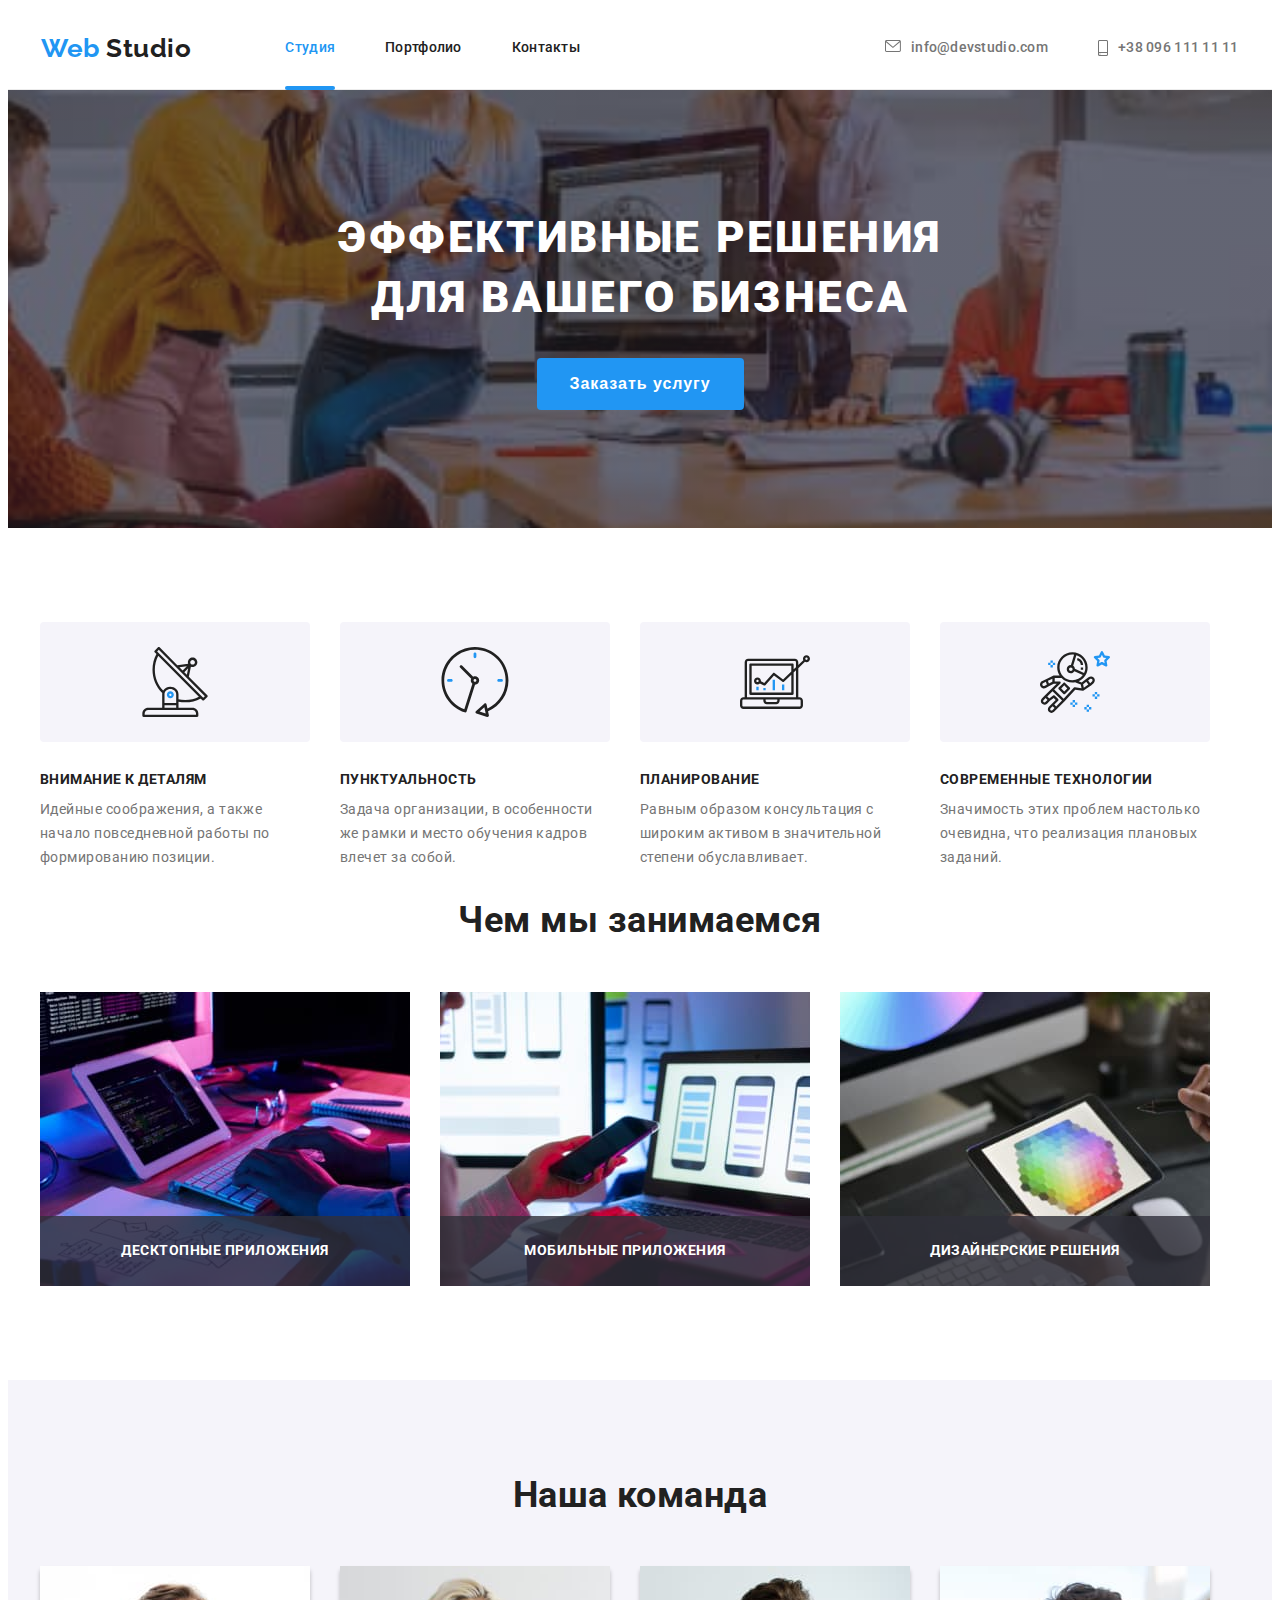
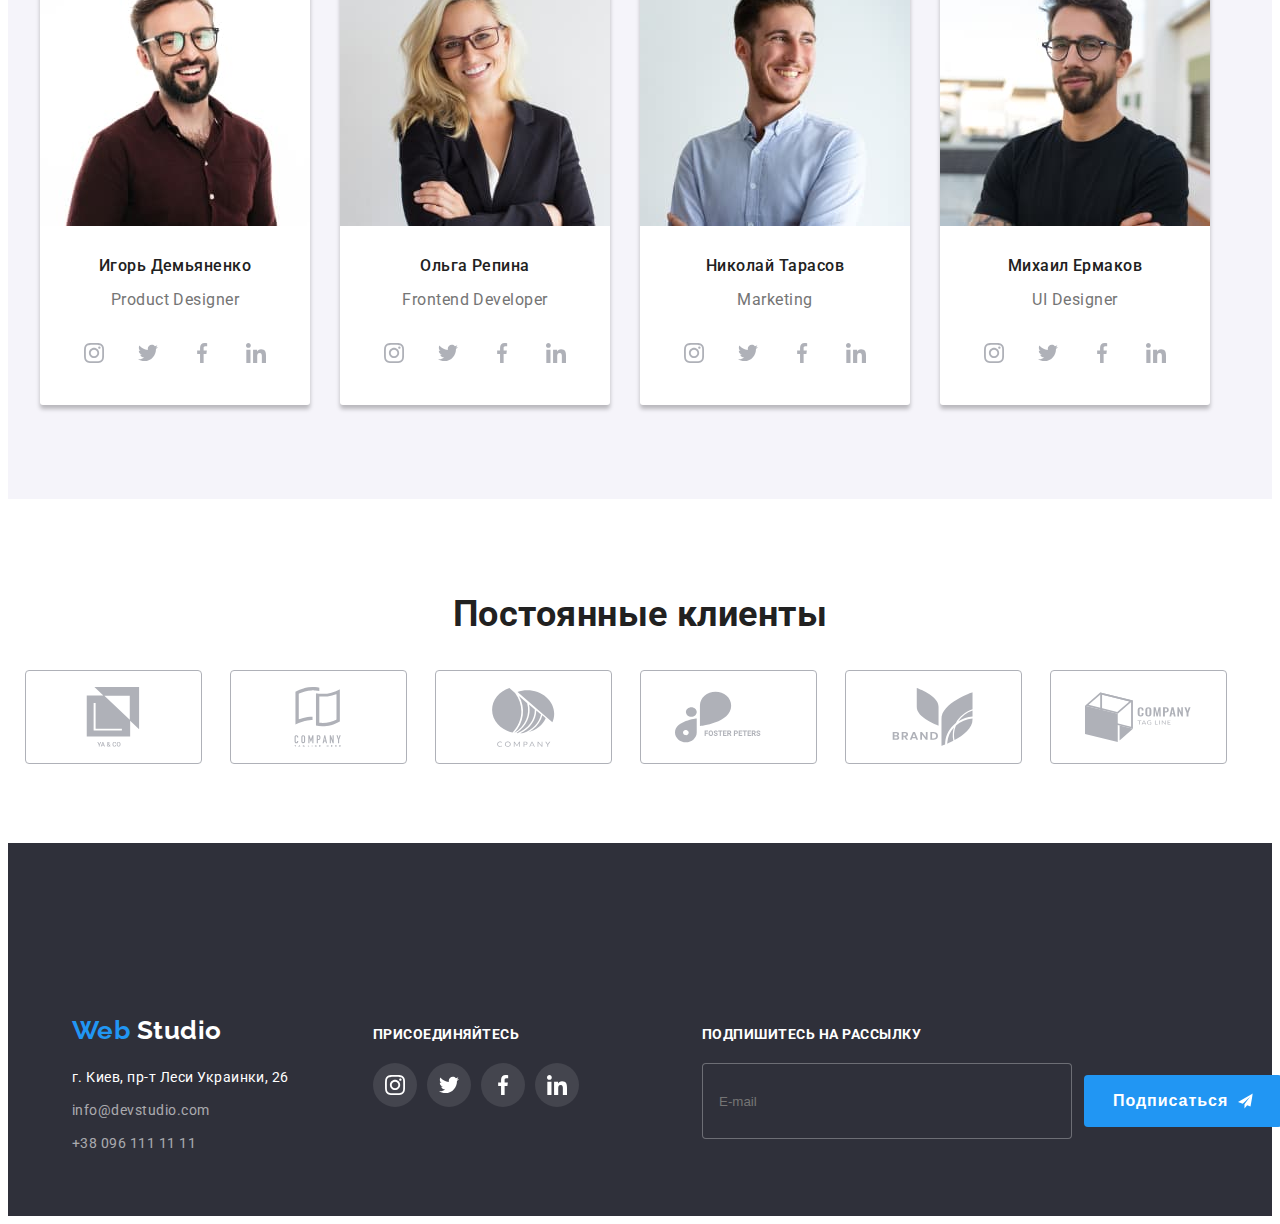
==== commit 3a598f80: "padding-commit" ====
--- a/index.html
+++ b/index.html
@@ -458,7 +458,7 @@
     </section>
 </main>
   <!--Attic-->
-    <footer class="footer section no-padding">    
+    <footer class="footer section">    
         <div class="conteiner footer-conteiner">
             <div class="box-logo">
                 <a href="" class="logo-footer">
--- a/css/main.min.css
+++ b/css/main.min.css
@@ -1,2 +1,2 @@
-:root{--primary-text-color: #212121;--text-color: #757575;--accent-text: #2196F3;--herotitle: #FFFFFF;--bgr-color: #FFFFFF}body{height:auto;background-color:var(--bgr-color);color:var(--primary-text-color);font-family:Roboto;letter-spacing:0.03em}@media screen and (min-width: 340px){.section{padding-top:40px;padding-bottom:40px}}@media screen and (min-width: 480px){.section{padding-top:60px;padding-bottom:60px}}@media screen and (min-width: 768px){.section{padding-top:60px;padding-bottom:60px}}@media screen and (min-width: 1200px){.section{padding-top:94px;padding-bottom:94px}}.section-title{margin-top:0;margin-bottom:50px;color:var(--primary-text-color);font-weight:700;font-size:36px;line-height:1.17;text-align:center}.section-title.centered{text-align:center}.text{color:var(--text-color)}img{display:block;max-width:100%;height:auto}.list{padding:0;margin:0;list-style:none}h1,h2,h3,p{margin:0}.conteiner{margin-left:auto;margin-right:auto;padding-left:15px;padding-right:15px}@media screen and (min-width: 480px){.conteiner{width:480px}}@media screen and (min-width: 768px){.conteiner{width:768px}}@media screen and (min-width: 1200px){.conteiner{width:1200px}}.page-header{border-bottom:1px solid #ECECEC}@media screen and (min-width: 340px){.main-div{position:relative;display:-webkit-inline-box;display:-ms-inline-flexbox;display:inline-flex;-webkit-box-align:center;-ms-flex-align:center;align-items:center;-ms-flex-pack:distribute;justify-content:space-around;width:100%}.site-nav{display:block;margin-bottom:300px;text-align:start}.site-nav__item:not(:last-child){margin-bottom:32px}.site-nav__link{color:var(--primary-text-color);font-family:inherit;font-weight:500;font-size:40px;line-height:1.175;letter-spacing:0.02em;text-decoration:none;-webkit-transition-timing-function:cubic-bezier(0.4, 0, 0.2, 1);transition-timing-function:cubic-bezier(0.4, 0, 0.2, 1);-webkit-transition-duration:250ms;transition-duration:250ms}.site-nav__link--current{color:var(--accent-text)}.site-list{display:-webkit-box;display:-ms-flexbox;display:flex;margin-bottom:65px;text-align:start;-webkit-box-orient:vertical;-webkit-box-direction:reverse;-ms-flex-direction:column-reverse;flex-direction:column-reverse}.site-list__item:not(:last-child){margin-top:32px}.site-list__link-mail{color:var(--primary-text-color);font-family:inherit;font-weight:500;font-size:40px;line-height:1.175;letter-spacing:0.02em;text-decoration:none;-webkit-transition-timing-function:cubic-bezier(0.4, 0, 0.2, 1);transition-timing-function:cubic-bezier(0.4, 0, 0.2, 1);-webkit-transition-duration:250ms;transition-duration:250ms}.site-list__link-tell{color:var(--accent-text);font-family:inherit;font-weight:500;font-size:34px;line-height:1.175;letter-spacing:0.02em;text-decoration:none;-webkit-transition-timing-function:cubic-bezier(0.4, 0, 0.2, 1);transition-timing-function:cubic-bezier(0.4, 0, 0.2, 1);-webkit-transition-duration:250ms;transition-duration:250ms}.site-list__icon{display:none}.site-social{display:-webkit-box;display:-ms-flexbox;display:flex}.site-social__item{padding-right:10px;padding-left:10px;border-right:1px solid rgba(33,33,33,0.2)}.site-social__item:last-child{padding-right:0}.site-social .site-social__link{color:#2196F3;font-size:18px;font-weight:500;line-height:1.22;letter-spacing:0.02em;text-align:left}.header-menu__btn{display:-webkit-inline-box;display:-ms-inline-flexbox;display:inline-flex;cursor:pointer;margin:0;padding:0;border:none;background-color:transparent;z-index:2}}@media screen and (min-width: 340px) and (min-width: 768px){.header-menu__btn{display:none}}@media screen and (min-width: 340px){.header-menu__icon-cross{display:none}.header-menu__btn.is-open .header-menu__icon-cross{display:block;z-index:2}.header-menu__btn.is-open .header-menu__icon-menu{display:none}.header-menu__btn:hover,.header-menu__btn:focus{fill:var(--accent-text)}.header-menu{background-color:#ffff;padding:48px 40px;text-align:center;font-size:20px;z-index:1}}@media screen and (min-width: 340px) and (max-width: 767px){.header-menu{display:none;position:absolute;top:0;left:0;width:100%}}@media screen and (min-width: 340px){.header-menu.is-open{display:block}}@media screen and (min-width: 480px){.main-div{position:relative;display:-webkit-inline-box;display:-ms-inline-flexbox;display:inline-flex;-webkit-box-align:center;-ms-flex-align:center;align-items:center;-ms-flex-pack:distribute;justify-content:space-around;width:100%}.site-nav{display:block;margin-bottom:300px;text-align:start}.site-nav__item:not(:last-child){margin-bottom:32px}.site-nav__link{color:var(--primary-text-color);font-family:inherit;font-weight:500;font-size:40px;line-height:1.175;letter-spacing:0.02em;text-decoration:none;-webkit-transition-timing-function:cubic-bezier(0.4, 0, 0.2, 1);transition-timing-function:cubic-bezier(0.4, 0, 0.2, 1);-webkit-transition-duration:250ms;transition-duration:250ms}.site-nav__link--current{color:var(--accent-text)}.site-list{display:-webkit-box;display:-ms-flexbox;display:flex;margin-bottom:65px;text-align:start;-webkit-box-orient:vertical;-webkit-box-direction:reverse;-ms-flex-direction:column-reverse;flex-direction:column-reverse}.site-list__item:not(:last-child){margin-top:32px}.site-list__link-mail{color:var(--primary-text-color);font-family:inherit;font-weight:500;font-size:40px;line-height:1.175;letter-spacing:0.02em;text-decoration:none;-webkit-transition-timing-function:cubic-bezier(0.4, 0, 0.2, 1);transition-timing-function:cubic-bezier(0.4, 0, 0.2, 1);-webkit-transition-duration:250ms;transition-duration:250ms}.site-list__link-tell{color:var(--accent-text);font-family:inherit;font-weight:500;font-size:34px;line-height:1.175;letter-spacing:0.02em;text-decoration:none;-webkit-transition-timing-function:cubic-bezier(0.4, 0, 0.2, 1);transition-timing-function:cubic-bezier(0.4, 0, 0.2, 1);-webkit-transition-duration:250ms;transition-duration:250ms}.site-list__icon{display:none}.site-social{display:-webkit-box;display:-ms-flexbox;display:flex}.site-social__item{padding-right:10px;padding-left:10px;border-right:1px solid rgba(33,33,33,0.2)}.site-social__item:last-child{padding-right:0}.site-social .site-social__link{color:#2196F3;font-size:18px;font-weight:500;line-height:1.22;letter-spacing:0.02em;text-align:left}.header-menu__btn{display:-webkit-inline-box;display:-ms-inline-flexbox;display:inline-flex;cursor:pointer;margin:0;padding:0;border:none;background-color:transparent;z-index:2}}@media screen and (min-width: 480px) and (min-width: 768px){.header-menu__btn{display:none}}@media screen and (min-width: 480px){.header-menu__icon-cross{display:none}.header-menu__btn.is-open .header-menu__icon-cross{display:block;z-index:2}.header-menu__btn.is-open .header-menu__icon-menu{display:none}.header-menu__btn:hover,.header-menu__btn:focus{fill:var(--accent-text)}.header-menu{background-color:#ffff;padding:48px 40px;text-align:center;font-size:20px;z-index:1}}@media screen and (min-width: 480px) and (max-width: 767px){.header-menu{display:none;position:absolute;top:0;left:0;width:100%}}@media screen and (min-width: 480px){.header-menu.is-open{display:block}}@media screen and (min-width: 768px){.main-div{display:-webkit-box;display:-ms-flexbox;display:flex;-webkit-box-align:center;-ms-flex-align:center;align-items:center;padding:0;width:768px}.header-menu{display:-webkit-box;display:-ms-flexbox;display:flex;-webkit-box-align:center;-ms-flex-align:center;align-items:center;-webkit-box-pack:justify;-ms-flex-pack:justify;justify-content:space-between;padding:0;margin:0}.header-menu__navigation{display:-webkit-box;display:-ms-flexbox;display:flex}.site-nav{display:-webkit-box;display:-ms-flexbox;display:flex;margin-bottom:0}.site-nav__link{position:relative}.site-nav__link--current::after{position:absolute;bottom:-2px;left:0;content:'';display:block;width:100%;height:4px;border-radius:2px;background-color:#2196F3}.site-nav__item:not(:last-child){margin-right:50px;margin-bottom:0}.site-nav__link{display:block;padding-top:32px;padding-bottom:32px;color:var(--primary-text-color);font-family:inherit;font-weight:500;font-size:14px;line-height:1.14;letter-spacing:0.02em;text-decoration:none;-webkit-transition-timing-function:cubic-bezier(0.4, 0, 0.2, 1);transition-timing-function:cubic-bezier(0.4, 0, 0.2, 1);-webkit-transition-duration:250ms;transition-duration:250ms}.site-nav__link:hover,.site-nav__link:focus,.site-nav__link--current{color:var(--accent-text)}.header-menu__contact{display:-webkit-box;display:-ms-flexbox;display:flex}.site-list{display:block;margin-left:auto;list-style:none;margin-left:auto;margin-bottom:0;margin-left:84px}.site-list__item{position:relative;display:-webkit-box;display:-ms-flexbox;display:flex;-webkit-box-align:center;-ms-flex-align:center;align-items:center;-ms-flex-wrap:nowrap;flex-wrap:nowrap}.site-list__link{position:relative}.site-list__item:not(:last-child){margin-bottom:10px;margin-top:0}.site-list__link-mail,.site-list__link-tell{display:-webkit-box;display:-ms-flexbox;display:flex;color:var(--primary-text-color);font-family:inherit;font-weight:500;font-size:14px;line-height:1.14;letter-spacing:0.02em;text-decoration:none;-webkit-transition-timing-function:cubic-bezier(0.4, 0, 0.2, 1);transition-timing-function:cubic-bezier(0.4, 0, 0.2, 1);-webkit-transition-duration:250ms;transition-duration:250ms}.site-list__link-mail,.site-list__link-tell{color:var(--text-color)}.site-list__link-mail:hover,.site-list__link-mail:focus{color:var(--accent-text)}.site-list__link-tell:hover,.site-list__link-tell:focus{color:var(--accent-text)}.site-list__icon{display:block;fill:var(--text-color);margin-right:10px;-webkit-transition-timing-function:cubic-bezier(0.4, 0, 0.2, 1);transition-timing-function:cubic-bezier(0.4, 0, 0.2, 1);-webkit-transition-duration:250ms;transition-duration:250ms}.site-list__link-mail:hover .site-list__icon,.site-list__link-mail:focus .site-list__icon{fill:var(--accent-text)}.site-list__link-tell:hover .site-list__icon,.site-list__link-tell:focus .site-list__icon{fill:var(--accent-text)}.site-social{display:none}.header-menu.is-open{display:none}}@media screen and (min-width: 1200px){.main-div{display:-webkit-box;display:-ms-flexbox;display:flex;-webkit-box-align:center;-ms-flex-align:center;align-items:center;padding:0;width:1200px}.header-menu{display:-webkit-box;display:-ms-flexbox;display:flex;-webkit-box-align:center;-ms-flex-align:center;align-items:center;-ms-flex-pack:distribute;justify-content:space-around;padding:0;margin:0}.header-menu__navigation{display:-webkit-box;display:-ms-flexbox;display:flex}.site-nav{display:-webkit-box;display:-ms-flexbox;display:flex;margin-bottom:0}.site-nav__link{position:relative}.site-nav__link--current::after{position:absolute;bottom:-2px;left:0;content:'';display:block;width:100%;height:4px;border-radius:2px;background-color:#2196F3}.site-nav__item:not(:last-child){margin-right:50px;margin-bottom:0}.site-nav__link{display:block;padding-top:32px;padding-bottom:32px;color:var(--primary-text-color);font-family:inherit;font-weight:500;font-size:14px;line-height:1.14;letter-spacing:0.02em;text-decoration:none;-webkit-transition-timing-function:cubic-bezier(0.4, 0, 0.2, 1);transition-timing-function:cubic-bezier(0.4, 0, 0.2, 1);-webkit-transition-duration:250ms;transition-duration:250ms}.site-nav__link:hover,.site-nav__link:focus,.site-nav__link--current{color:var(--accent-text)}.header-menu__contact{display:-webkit-box;display:-ms-flexbox;display:flex;-webkit-box-pack:end;-ms-flex-pack:end;justify-content:end}.site-list{display:-webkit-box;display:-ms-flexbox;display:flex;-webkit-box-orient:horizontal;-webkit-box-direction:normal;-ms-flex-direction:row;flex-direction:row;margin-left:auto;list-style:none;-webkit-box-pack:baseline;-ms-flex-pack:baseline;justify-content:baseline;margin-left:305px}.site-list__item{position:relative;display:-webkit-box;display:-ms-flexbox;display:flex;-webkit-box-align:center;-ms-flex-align:center;align-items:center;margin-bottom:0}.site-list__link-mail,.site-list__link-tell{position:relative;margin-bottom:0}.site-list__item:not(:last-child){margin-right:50px;margin-bottom:0}.site-list__link-mail,.site-list__link-tell{display:-webkit-box;display:-ms-flexbox;display:flex;color:var(--primary-text-color);font-family:inherit;font-weight:500;font-size:14px;line-height:1.14;letter-spacing:0.02em;text-decoration:none;-webkit-transition-timing-function:cubic-bezier(0.4, 0, 0.2, 1);transition-timing-function:cubic-bezier(0.4, 0, 0.2, 1);-webkit-transition-duration:250ms;transition-duration:250ms}.site-list__link-mail,.site-list__link-tell{color:var(--text-color)}.site-list__link-mail:hover,.site-list__link-mail:focus{color:var(--accent-text)}.site-list__link-tell:hover,.site-list__link-tell:focus{color:var(--accent-text)}.site-list__icon{display:block;fill:var(--text-color);margin-right:10px;-webkit-transition-timing-function:cubic-bezier(0.4, 0, 0.2, 1);transition-timing-function:cubic-bezier(0.4, 0, 0.2, 1);-webkit-transition-duration:250ms;transition-duration:250ms}.site-list__link-mail:hover .site-list__icon,.site-list__link-mail:focus .site-list__icon{fill:var(--accent-text)}.site-list__link-tell:hover .site-list__icon,.site-list__link-tell:focus .site-list__icon{fill:var(--accent-text)}.site-list .site-social{display:none}}.logo{display:inline-block;padding-top:25px;padding-bottom:25px;color:var(--accent-text);font-family:'Raleway';font-weight:700;font-size:26px;line-height:1.19;text-decoration:none}@media screen and (max-width: 1199px){.logo{margin-right:88px;font-size:24px;line-height:1.17}}@media screen and (min-width: 1200px){.logo{margin-right:92px}}.logo__title{color:var(--primary-text-color)}.logo-footer{display:block;padding:0;margin-bottom:20px;color:var(--accent-text);font-family:'Raleway';font-weight:700;font-size:26px;line-height:1.19;text-decoration:none}.title-footer{color:var(--herotitle)}.baсkdrop{position:fixed;top:0;left:0;width:100%;height:100%;background-color:rgba(47,48,58,0.4)}.baсkdrop.is-hidden{opacity:0;pointer-events:none;visibility:hidden}.modal{position:absolute;top:50%;left:50%;-webkit-transform:translate(-50%, -50%);transform:translate(-50%, -50%);width:528px;-webkit-box-shadow:0px 4px 4px 0px #00000040;box-shadow:0px 4px 4px 0px #00000040;background-color:var(--bgr-color);text-align:center}.modal__btn{position:absolute;top:8px;right:8px;display:-webkit-box;display:-ms-flexbox;display:flex;-webkit-box-align:center;-ms-flex-align:center;align-items:center;-webkit-box-pack:center;-ms-flex-pack:center;justify-content:center;padding:0;margin:0;width:30px;height:30px;background-color:var(--bgr-color);border:1px solid #AFB1B8;border-radius:50%;cursor:pointer}.modal__icon{fill:#000000;-webkit-transition-timing-function:cubic-bezier(0.4, 0, 0.2, 1);transition-timing-function:cubic-bezier(0.4, 0, 0.2, 1);-webkit-transition-duration:250ms;transition-duration:250ms}.modal__icon:hover,.modal__icon:focus{fill:var(--accent-text)}.modal__form{padding:40px;text-align:left;margin-left:auto;margin-right:auto}.modal__text{color:#212121;font-size:20px;font-weight:700;line-height:1.1;text-align:center}.field{position:relative;display:-webkit-box;display:-ms-flexbox;display:flex;-webkit-box-orient:vertical;-webkit-box-direction:normal;-ms-flex-direction:column;flex-direction:column;margin-top:10px}.field__name{margin-bottom:4px}.field__user{width:100%;border:1px solid #21212133;border-radius:4px;outline:none;cursor:pointer;-webkit-transition-timing-function:cubic-bezier(0.4, 0, 0.2, 1);transition-timing-function:cubic-bezier(0.4, 0, 0.2, 1);-webkit-transition-duration:250ms;transition-duration:250ms}.field__user{height:40px;padding:11px 12px 11px 32px}.field__user:focus{border-color:var(--accent-text)}.field__user:focus+.form-icon{fill:#2196F3}textarea{padding:12px 16px;resize:none;width:100%;border:1px solid #21212133;border-radius:4px;outline:none;cursor:pointer;-webkit-transition-timing-function:cubic-bezier(0.4, 0, 0.2, 1);transition-timing-function:cubic-bezier(0.4, 0, 0.2, 1);-webkit-transition-duration:250ms;transition-duration:250ms}textarea:focus{border-color:var(--accent-text)}.comment-form{display:-webkit-box;display:-ms-flexbox;display:flex;-webkit-box-orient:vertical;-webkit-box-direction:normal;-ms-flex-direction:column;flex-direction:column;width:100%;height:120px;margin-top:10px}.comment-form__name{margin-bottom:4px}.policy-form{margin-top:20px;margin-bottom:30px}.submit-btn{margin:0 auto;padding-top:10px;padding-bottom:10px;padding-left:57px;padding-right:57px;border-radius:4px;font-style:normal;background-color:var(--accent-text);color:var(--herotitle);border:1px solid transparent;font-weight:700;font-size:16px;line-height:1.88;display:-webkit-box;display:-ms-flexbox;display:flex;-webkit-box-align:center;-ms-flex-align:center;align-items:center;letter-spacing:0.06em}.form-icon{position:absolute;top:50%;left:12px;display:inline-block;fill:currentColor;-webkit-transition-timing-function:cubic-bezier(0.4, 0, 0.2, 1);transition-timing-function:cubic-bezier(0.4, 0, 0.2, 1);-webkit-transition-duration:250ms;transition-duration:250ms}.stile-name{color:#757575;font-size:12px;font-weight:400;line-height:1.17;letter-spacing:0.01em;text-align:left}.stile-agree{color:#757575;font-size:14px;font-weight:400;line-height:1.71;letter-spacing:0.03em;text-align:left}.agree-text{color:var(--accent-text);font-size:14px;font-weight:400;line-height:1.71;letter-spacing:0.03em;text-align:left;text-decoration:underline}.checkbox{-webkit-appearance:none;-moz-appearance:none;appearance:none;position:absolute}.policy-icon{display:inline-block;margin-right:4px;width:16px;height:15px;border:2px solid #212121;border-radius:3px}.checkbox:checked+.policy-icon{background-color:#2196F3;background-image:url("../images/icon-checkbox.svg");border:2px solid transparent;background-repeat:no-repeat;background-size:contain;background-origin:border-box}.send-icon{margin-left:10px}@media screen and (min-width: 340px){.subscriber-form{display:-webkit-box;display:-ms-flexbox;display:flex;position:relative;text-align:center;-ms-flex-wrap:wrap;flex-wrap:wrap;-webkit-box-pack:center;-ms-flex-pack:center;justify-content:center}.form-hidden{position:absolute;overflow:hidden;margin:0;padding:0px;width:1px;height:1px;color:#FFFFFF99;font-size:16px;font-weight:400;line-height:1.21;letter-spacing:0.03em;text-align:left}.subscriber-email{display:-webkit-box;display:-ms-flexbox;display:flex;width:100%;height:50px;margin-bottom:20px;padding-left:16px;padding-top:12px;padding-bottom:12px;outline:none;color:var(--herotitle);background-color:#2F303A;border:1px solid #FFFFFF4D;border-radius:4px}}@media screen and (min-width: 480px){.subscriber-form{display:-webkit-box;display:-ms-flexbox;display:flex;position:relative;text-align:center;-ms-flex-wrap:wrap;flex-wrap:wrap;-webkit-box-pack:center;-ms-flex-pack:center;justify-content:center}.form-hidden{position:absolute;overflow:hidden;margin:0;padding:0px;width:1px;height:1px;color:#FFFFFF99;font-size:16px;font-weight:400;line-height:1.21;letter-spacing:0.03em;text-align:left}.subscriber-email{display:-webkit-box;display:-ms-flexbox;display:flex;width:100%;height:50px;margin-bottom:20px;padding-left:16px;padding-top:12px;padding-bottom:12px;outline:none;color:var(--herotitle);background-color:#2F303A;border:1px solid #FFFFFF4D;border-radius:4px}}@media screen and (min-width: 768px){.subscriber-form{display:-webkit-box;display:-ms-flexbox;display:flex;position:relative;-webkit-box-align:center;-ms-flex-align:center;align-items:center;-ms-flex-wrap:wrap;flex-wrap:wrap;-webkit-box-orient:vertical;-webkit-box-direction:normal;-ms-flex-direction:column;flex-direction:column;-webkit-box-pack:center;-ms-flex-pack:center;justify-content:center}.form-hidden{position:absolute;overflow:hidden;margin:0;padding:0px;width:1px;height:1px;color:#FFFFFF99;font-size:16px;font-weight:400;line-height:1.21;letter-spacing:0.03em;text-align:left}.subscriber-email{display:-webkit-box;display:-ms-flexbox;display:flex;width:450px;height:50px;margin-right:12px;margin-bottom:20px;padding-left:16px;padding-top:12px;padding-bottom:12px;outline:transparent;cursor:pointer;color:var(--herotitle);background-color:#2F303A;border:1px solid #FFFFFF4D;border-radius:4px}}@media screen and (min-width: 1200px){.subscriber-form{position:relative;display:-webkit-inline-box;display:-ms-inline-flexbox;display:inline-flex;-ms-flex-wrap:nowrap;flex-wrap:nowrap;-webkit-box-orient:horizontal;-webkit-box-direction:normal;-ms-flex-direction:row;flex-direction:row;margin:0;padding:0;text-align:start}.form-hidden{position:absolute;overflow:hidden;margin:0;padding:0px;width:1px;height:1px;color:#FFFFFF99;font-size:16px;font-weight:400;line-height:1.21;letter-spacing:0.03em;text-align:left}.subscriber-email{display:-webkit-box;display:-ms-flexbox;display:flex;-webkit-box-pack:start;-ms-flex-pack:start;justify-content:flex-start;width:350px;height:50px;padding-top:12px;padding-bottom:12px;margin-bottom:0;outline:none;color:var(--herotitle);background-color:#2F303A;border:1px solid #FFFFFF4D;border-radius:4px}}.hero__button{margin:0 auto;padding-top:10px;padding-bottom:10px;padding-left:32px;padding-right:32px;border-radius:4px;font-style:normal;background-color:var(--accent-text);color:var(--herotitle);border:1px solid transparent;font-weight:700;font-size:16px;line-height:1.88;display:-webkit-box;display:-ms-flexbox;display:flex;-webkit-box-align:center;-ms-flex-align:center;align-items:center;letter-spacing:0.06em}.subscriber-btn{width:198px;padding-top:10px;padding-bottom:10px;padding-left:28px;padding-right:28px;border-radius:4px;-webkit-box-pack:center;-ms-flex-pack:center;justify-content:center;font-style:normal;background-color:var(--accent-text);color:var(--herotitle);border:1px solid transparent;font-weight:700;font-size:16px;line-height:1.88;display:-webkit-box;display:-ms-flexbox;display:flex;-webkit-box-align:center;-ms-flex-align:center;align-items:center;letter-spacing:0.06em}@media screen and (min-width: 340px){.filter-list{display:-webkit-box;display:-ms-flexbox;display:flex;-webkit-box-align:center;-ms-flex-align:center;align-items:center;-ms-flex-wrap:wrap;flex-wrap:wrap;-webkit-box-pack:start;-ms-flex-pack:start;justify-content:start;list-style-type:none;margin-top:0;margin-bottom:38px;padding:0}.filter-list__item{margin-bottom:12px}}@media screen and (min-width: 480px){.filter-list{display:-webkit-box;display:-ms-flexbox;display:flex;-webkit-box-align:center;-ms-flex-align:center;align-items:center;-ms-flex-wrap:wrap;flex-wrap:wrap;-webkit-box-pack:start;-ms-flex-pack:start;justify-content:start;list-style-type:none;margin-top:0;margin-bottom:38px;padding:0}.filter-list__item{margin-bottom:12px}}@media screen and (min-width: 768px){.filter-list{display:-webkit-box;display:-ms-flexbox;display:flex;-webkit-box-align:center;-ms-flex-align:center;align-items:center;-ms-flex-wrap:nowrap;flex-wrap:nowrap;-webkit-box-pack:center;-ms-flex-pack:center;justify-content:center;list-style-type:none;margin-top:0;margin-bottom:50px;padding:0}}@media screen and (min-width: 1200px){.filter-list{display:-webkit-box;display:-ms-flexbox;display:flex;-webkit-box-align:center;-ms-flex-align:center;align-items:center;-ms-flex-wrap:nowrap;flex-wrap:nowrap;-webkit-box-pack:center;-ms-flex-pack:center;justify-content:center}}.filter-list{list-style-type:none;margin-top:0;margin-bottom:50px;padding:0;-webkit-transition-timing-function:cubic-bezier(0.4, 0, 0.2, 1);transition-timing-function:cubic-bezier(0.4, 0, 0.2, 1);-webkit-transition-duration:250ms;transition-duration:250ms}.filter-list__item{margin-top:0}.filter-list__item:not(:last-child){margin-right:8px}.filter-list__item button:hover,.filter-list__item button:focus{background-color:#2196f3}.filter-list__btn{padding-top:6px;padding-bottom:6px;padding-left:22px;padding-right:22px;border:none;border-radius:4px;font-family:'Roboto';font-style:normal;color:var(--primary-text-color);font-weight:500;font-size:16px;line-height:1.7;text-align:center;-webkit-transition-timing-function:cubic-bezier(0.4, 0, 0.2, 1);transition-timing-function:cubic-bezier(0.4, 0, 0.2, 1);-webkit-transition-duration:250ms;transition-duration:250ms}.filter-list__btn:hover,.filter-list__btn:focus{color:#FFFFFF}.cosial-list{display:-webkit-box;display:-ms-flexbox;display:flex;-webkit-box-pack:center;-ms-flex-pack:center;justify-content:center;-webkit-box-align:center;-ms-flex-align:center;align-items:center;margin-top:16px;list-style:none}.cosial-list__item:not(:last-child){margin-right:10px}.cosial-list__link{display:-webkit-box;display:-ms-flexbox;display:flex;-webkit-box-align:center;-ms-flex-align:center;align-items:center;-webkit-box-pack:center;-ms-flex-pack:center;justify-content:center;padding:0;margin:0;width:44px;height:44px;background-color:var(--bgr-color);border-radius:50%;-webkit-transition-timing-function:cubic-bezier(0.4, 0, 0.2, 1);transition-timing-function:cubic-bezier(0.4, 0, 0.2, 1);-webkit-transition-duration:250ms;transition-duration:250ms}.cosial-list__link:hover,.cosial-list__link:focus{background-color:var(--accent-text);border:1px solid #FFFFFF}.cosial-list__icon{fill:#AFB1B8;-webkit-transition-property:fill;transition-property:fill;-webkit-transition-timing-function:cubic-bezier(0.4, 0, 0.2, 1);transition-timing-function:cubic-bezier(0.4, 0, 0.2, 1);-webkit-transition-duration:250ms;transition-duration:250ms}.cosial-list__link:hover .cosial-list__icon,.cosial-list__link:focus .cosial-list__icon{fill:#FFFFFF}@media screen and (min-width: 340px){.join{display:block;padding:0;margin-left:0;width:100%}.join-list{display:-webkit-box;display:-ms-flexbox;display:flex;-webkit-box-pack:center;-ms-flex-pack:center;justify-content:center;-webkit-box-align:center;-ms-flex-align:center;align-items:center}.join-list__item{margin-right:10px}.join-list__item:last-child{margin-right:0px}.join-list__link{display:-webkit-box;display:-ms-flexbox;display:flex;-webkit-box-align:center;-ms-flex-align:center;align-items:center;-webkit-box-pack:center;-ms-flex-pack:center;justify-content:center;padding:0;margin:0;width:44px;height:44px;background-color:#FFFFFF1A;border-radius:50%;-webkit-transition-property:background-color;transition-property:background-color;-webkit-transition-timing-function:cubic-bezier(0.4, 0, 0.2, 1);transition-timing-function:cubic-bezier(0.4, 0, 0.2, 1);-webkit-transition-duration:250ms;transition-duration:250ms}.join-list__link:hover,.join-list__link:focus{background-color:var(--accent-text)}.join-list__icon{fill:#FFFFFF;padding:0;-webkit-transition-property:fill;transition-property:fill;-webkit-transition-timing-function:cubic-bezier(0.4, 0, 0.2, 1);transition-timing-function:cubic-bezier(0.4, 0, 0.2, 1);-webkit-transition-duration:250ms;transition-duration:250ms}.join-list__icon:hover,.join-list__icon:focus{fill:#FFFFFF}}@media screen and (min-width: 480px){.join{display:block;padding:0;margin-left:0;width:100%}.join-list{display:-webkit-box;display:-ms-flexbox;display:flex;-webkit-box-pack:center;-ms-flex-pack:center;justify-content:center;-webkit-box-align:center;-ms-flex-align:center;align-items:center}.join-list__item{margin-right:10px}.join-list__item:last-child{margin-right:0px}.join-list__link{display:-webkit-box;display:-ms-flexbox;display:flex;-webkit-box-align:center;-ms-flex-align:center;align-items:center;-webkit-box-pack:center;-ms-flex-pack:center;justify-content:center;padding:0;margin:0;width:44px;height:44px;background-color:#FFFFFF1A;border-radius:50%;-webkit-transition-property:background-color;transition-property:background-color;-webkit-transition-timing-function:cubic-bezier(0.4, 0, 0.2, 1);transition-timing-function:cubic-bezier(0.4, 0, 0.2, 1);-webkit-transition-duration:250ms;transition-duration:250ms}.join-list__link:hover,.join-list__link:focus{background-color:var(--accent-text)}.join-list__icon{fill:#FFFFFF;padding:0;-webkit-transition-property:fill;transition-property:fill;-webkit-transition-timing-function:cubic-bezier(0.4, 0, 0.2, 1);transition-timing-function:cubic-bezier(0.4, 0, 0.2, 1);-webkit-transition-duration:250ms;transition-duration:250ms}.join-list__icon:hover,.join-list__icon:focus{fill:#FFFFFF}}@media screen and (min-width: 768px){.join{display:block;padding:0;margin-left:0;margin-right:93px;width:206px}.join-list{display:-webkit-box;display:-ms-flexbox;display:flex;justify-items:center;-webkit-box-align:center;-ms-flex-align:center;align-items:center;width:206px}.join-list__item{margin-right:10px}.join-list__item:last-child{margin-right:0px}.join-list__link{display:-webkit-box;display:-ms-flexbox;display:flex;-webkit-box-align:center;-ms-flex-align:center;align-items:center;-webkit-box-pack:center;-ms-flex-pack:center;justify-content:center;padding:0;margin:0;width:44px;height:44px;background-color:#FFFFFF1A;border-radius:50%;-webkit-transition-property:background-color;transition-property:background-color;-webkit-transition-timing-function:cubic-bezier(0.4, 0, 0.2, 1);transition-timing-function:cubic-bezier(0.4, 0, 0.2, 1);-webkit-transition-duration:250ms;transition-duration:250ms}.join-list__link:hover,.join-list__link:focus{background-color:var(--accent-text)}.join-list__icon{fill:#FFFFFF;padding:0;-webkit-transition-property:fill;transition-property:fill;-webkit-transition-timing-function:cubic-bezier(0.4, 0, 0.2, 1);transition-timing-function:cubic-bezier(0.4, 0, 0.2, 1);-webkit-transition-duration:250ms;transition-duration:250ms}.join-list__icon:hover,.join-list__icon:focus{fill:#FFFFFF}}.join__titl{margin-bottom:20px;color:var(--bgr-color);font-weight:700;font-size:14px;line-height:1.14;letter-spacing:3%;text-transform:uppercase}@media screen and (min-width: 1200px){.join{display:block;padding:0;margin-left:0;margin-right:93px;width:206px}.join-list{display:-webkit-box;display:-ms-flexbox;display:flex;justify-items:center;-webkit-box-align:center;-ms-flex-align:center;align-items:center}.join-list__item{margin-right:10px}.join-list__item:last-child{margin-right:0px}.join-list__link{display:-webkit-box;display:-ms-flexbox;display:flex;-webkit-box-align:center;-ms-flex-align:center;align-items:center;-webkit-box-pack:center;-ms-flex-pack:center;justify-content:center;padding:0;margin:0;width:44px;height:44px;background-color:#FFFFFF1A;border-radius:50%;-webkit-transition-property:background-color;transition-property:background-color;-webkit-transition-timing-function:cubic-bezier(0.4, 0, 0.2, 1);transition-timing-function:cubic-bezier(0.4, 0, 0.2, 1);-webkit-transition-duration:250ms;transition-duration:250ms}.join-list__link:hover,.join-list__link:focus{background-color:var(--accent-text)}.join-list__icon{fill:#FFFFFF;padding:0;-webkit-transition-property:fill;transition-property:fill;-webkit-transition-timing-function:cubic-bezier(0.4, 0, 0.2, 1);transition-timing-function:cubic-bezier(0.4, 0, 0.2, 1);-webkit-transition-duration:250ms;transition-duration:250ms}.join-list__icon:hover,.join-list__icon:focus{fill:#FFFFFF}}.join__titl{margin-bottom:20px;color:var(--bgr-color);font-weight:700;font-size:14px;line-height:1.14;letter-spacing:3%;text-transform:uppercase}@media screen and (min-width: 340px){.footer{display:none}}@media screen and (min-width: 480px){.footer{background-color:#30313b;display:block}.footer-conteiner{text-align:center;width:100%}.box-logo{text-align:center;padding:0;margin-bottom:60px}.mailing-form{-webkit-box-pack:center;-ms-flex-pack:center;justify-content:center;margin-top:60px}.mailing-titl{text-align:center}.footer-text{width:auto}}@media screen and (min-width: 768px){.footer{background-color:#2F303A;display:block}.footer-conteiner{display:-webkit-box;display:-ms-flexbox;display:flex;-ms-flex-pack:distribute;justify-content:space-around;-webkit-box-align:baseline;-ms-flex-align:baseline;align-items:baseline;-ms-flex-wrap:wrap;flex-wrap:wrap}.box-logo{margin-right:70px;text-align:center;padding:0}.mailing-form{-webkit-box-pack:center;-ms-flex-pack:center;justify-content:center;margin-top:60px}.footer-text{width:auto}.mailing-titl{text-align:center}}@media screen and (min-width: 1200px){.footer{background-color:#2F303A;display:block}.footer-conteiner{width:1200px;display:-webkit-box;display:-ms-flexbox;display:flex;-ms-flex-pack:distribute;justify-content:space-around;-ms-flex-wrap:nowrap;flex-wrap:nowrap;-webkit-box-align:baseline;-ms-flex-align:baseline;align-items:baseline;text-align:start;padding-top:60px;padding-bottom:60px}.mailing-form{margin-top:30px;width:570px;margin-left:auto;-webkit-box-pack:start;-ms-flex-pack:start;justify-content:flex-start}.mailing-titl{text-align:left;margin:0}.box-logo{display:block;-webkit-box-pack:start;-ms-flex-pack:start;justify-content:flex-start;text-align:start;margin-right:70px;padding:0}.footer-text{width:231px}}.footer-text{display:block;padding:0;margin-top:20px;margin-bottom:0px;margin-left:0px;margin-right:0px}.adress{margin:0px 0px 9px 0px;padding:0;color:var(--herotitle);font-size:14px;line-height:1.7}.adress-mail{display:block;margin:0px 0px 9px 0px;padding:0;color:rgba(255,255,255,0.6);font-size:14px;line-height:1.71;text-decoration:none}.adress-tel{display:block;margin:0;padding:0;color:rgba(255,255,255,0.6);font-size:14px;line-height:1.71;text-decoration:none}.mailing-titl{margin-bottom:20px;color:var(--bgr-color);font-size:14px;font-weight:700;line-height:1.14;text-transform:uppercase}@media (min-device-pixel-ratio: 2), (-webkit-min-device-pixel-ratio: 2), (min-resolution: 192dpi), (min-resolution: 2dppx){.hero{background-image:url("../images/images1/hero/hero2.jpg")}}.hero{position:relative;margin-left:auto;margin-right:auto;padding-top:200px;padding-bottom:200px;max-width:1600px;background-image:-webkit-gradient(linear, left top, left bottom, from(rgba(47,48,58,0.4)), to(rgba(47,48,58,0.4))),url("../images/images1/hero/hero/hero1.jpg");background-image:linear-gradient(rgba(47,48,58,0.4), rgba(47,48,58,0.4)),url("../images/images1/hero/hero/hero1.jpg");background-color:var(--bgr-color);background-repeat:no-repeat;background-position:center;background-size:cover;text-align:center}.hero__title{margin-bottom:30px;margin-top:0px;margin-left:auto;margin-right:auto;color:var(--herotitle);font-weight:900;font-size:44px;line-height:1.36;letter-spacing:0.06em;text-transform:uppercase;text-align:center}@media screen and (min-width: 480px){.hero__title{width:360px;font-weight:900;font-size:26px;line-height:1.71}}@media screen and (min-width: 768px){.hero__title{width:360px;font-weight:900;font-size:26px;line-height:1.71}}@media screen and (min-width: 1200px){.hero__title{width:696px;font-weight:900;font-size:44px;line-height:1.36}}.advantages__title{margin-top:0px;margin-bottom:10px;font-weight:700;font-size:14px;line-height:1.14;text-transform:uppercase}.advantages__text{margin-top:0;color:var(--text-color);font-size:14px;line-height:1.71}@media screen and (min-width: 340px){.advantages-list__item{width:100%}.advantages-list__item:not(:last-child){margin-bottom:30px}.section-picture{display:-webkit-box;display:-ms-flexbox;display:flex;-webkit-box-pack:center;-ms-flex-pack:center;justify-content:center;-webkit-box-align:center;-ms-flex-align:center;align-items:center;background-color:#F5F4FA;border-radius:4px;width:100%;height:120px;margin-bottom:30px;padding:0}}@media screen and (min-width: 480px){.advantages-list__item{width:100%}.advantages-list__item:not(:last-child){margin-bottom:30px}.section-picture{display:-webkit-box;display:-ms-flexbox;display:flex;-webkit-box-pack:center;-ms-flex-pack:center;justify-content:center;-webkit-box-align:center;-ms-flex-align:center;align-items:center;background-color:#F5F4FA;border-radius:4px;width:100%;height:120px;margin-bottom:30px;padding:0}}@media screen and (min-width: 768px){.advantages-list{display:-webkit-box;display:-ms-flexbox;display:flex;-ms-flex-wrap:wrap;flex-wrap:wrap}.advantages-list__item{width:calc((100% - 2 * 30px) / 2)}.advantages-list__item:not(:nth-last-child(-n+2)){margin-bottom:30px}.advantages-list__item:nth-child(odd){margin-right:30px}.section-picture{display:-webkit-box;display:-ms-flexbox;display:flex;-webkit-box-pack:center;-ms-flex-pack:center;justify-content:center;-webkit-box-align:center;-ms-flex-align:center;align-items:center;background-color:#F5F4FA;border-radius:4px;width:100%;height:120px;margin-bottom:30px;padding:0}}@media screen and (min-width: 1200px){.advantages-conteiner{width:1200px}.advantages-list{display:-webkit-box;display:-ms-flexbox;display:flex;-ms-flex-wrap:nowrap;flex-wrap:nowrap}.advantages-list__item{width:calc((100% - 4 * 30px) / 4)}.advantages-list__item:not(:last-child){margin-right:30px}.section-picture{display:-webkit-box;display:-ms-flexbox;display:flex;-webkit-box-pack:center;-ms-flex-pack:center;justify-content:center;-webkit-box-align:center;-ms-flex-align:center;align-items:center;background-color:#F5F4FA;border-radius:4px;width:100%;height:120px;margin-bottom:30px;padding:0}}@media screen and (min-width: 340px){.do{display:none}}@media screen and (min-width: 480px){.do{display:none}}@media screen and (min-width: 768px){.do{display:none}}@media screen and (min-width: 1200px){.section.no-padding{padding-top:0;display:block}.do-list{display:-webkit-box;display:-ms-flexbox;display:flex}.do-list__item{position:relative;display:-webkit-box;display:-ms-flexbox;display:flex;width:calc((1200px - 3 * 30px) / 3);margin-right:30px}.do-list__item:last-child{margin-right:0}.do-thumb{position:absolute;left:0;bottom:0;display:-webkit-box;display:-ms-flexbox;display:flex;-webkit-box-pack:center;-ms-flex-pack:center;justify-content:center;-webkit-box-align:center;-ms-flex-align:center;align-items:center;width:370px;height:70px;background-color:rgba(47,48,58,0.8)}.do-thumb__text{color:#FFFFFF;font-size:14px;line-height:1.17;font-weight:700;text-align:center;text-transform:uppercase}}.team{background-color:#F5F4FA}.team-conteiner{padding-top:0;padding-bottom:0}@media screen and (min-width: 480px) and (max-width: 767px){.team-list__item{width:100%;-webkit-box-align:center;-ms-flex-align:center;align-items:center;background-color:#FFFFFF;-webkit-box-shadow:0px 4px 4px 0px #00000040;box-shadow:0px 4px 4px 0px #00000040;border-radius:3px;list-style:none}.team-list__item:not(:last-child){margin-bottom:30px}.team-list .team-list__img{width:100%;height:460px}}@media screen and (min-width: 768px) and (max-width: 1199px){.team-list{display:-webkit-box;display:-ms-flexbox;display:flex;-ms-flex-wrap:wrap;flex-wrap:wrap;margin:-15px}.team-list__item{width:calc((100% - 4 * 15px) / 2);margin:15px;-webkit-box-align:center;-ms-flex-align:center;align-items:center;background-color:#FFFFFF;-webkit-box-shadow:0px 4px 4px 0px #00000040;box-shadow:0px 4px 4px 0px #00000040;border-radius:3px;list-style:none}.team-list .team-list__img{width:100%;height:374px}}@media screen and (min-width: 1200px){.team-conteiner{width:1200px}.team-list{display:-webkit-box;display:-ms-flexbox;display:flex;-ms-flex-wrap:nowrap;flex-wrap:nowrap}.team-list__item{margin-top:0px;margin-bottom:0px;width:270px;-webkit-box-align:center;-ms-flex-align:center;align-items:center;background-color:#FFFFFF;-webkit-box-shadow:0px 4px 4px 0px #00000040;box-shadow:0px 4px 4px 0px #00000040;border-radius:3px;list-style:none}.team-list__item:not(:last-child){margin-right:30px}.team-list__img{width:270px;height:260px}}.team-box{padding-top:30px;padding-bottom:30px}.team-box__title{padding:0;margin-top:0;margin-bottom:10px;font-weight:500;font-size:16px;line-height:1.19;text-align:center}.team-box__text{padding:0;margin:0;color:var(--text-color);font-size:16px;line-height:1.9;text-align:center}@media screen and (min-width: 340px){.clients-list{display:-webkit-box;display:-ms-flexbox;display:flex;-ms-flex-wrap:wrap;flex-wrap:wrap;margin:-15px}.clients-list__item{width:100%;margin:15px}}@media screen and (min-width: 480px){.clients-list{display:-webkit-box;display:-ms-flexbox;display:flex;-ms-flex-wrap:wrap;flex-wrap:wrap;margin:-15px}.clients-list__item{width:calc((100% - 4 * 15px) / 2);margin:15px}}@media screen and (min-width: 768px){.clients-list{display:-webkit-box;display:-ms-flexbox;display:flex;-ms-flex-wrap:wrap;flex-wrap:wrap;margin:-15px}.clients-list__item{width:calc((100% - 6 * 15px) / 3);margin:15px}}@media screen and (min-width: 1200px){.clients-list{display:-webkit-box;display:-ms-flexbox;display:flex;-ms-flex-wrap:nowrap;flex-wrap:nowrap}.clients-list__item{width:calc((100% - 6 * 30px) / 6);margin-top:0;margin-bottom:0;margin-left:0}.clients-list__item:not(:last-child){margin-right:30px}}.clients-list__link{display:-webkit-box;display:-ms-flexbox;display:flex;-webkit-box-align:center;-ms-flex-align:center;align-items:center;-webkit-box-pack:center;-ms-flex-pack:center;justify-content:center;width:100%;height:92px;margin:0;border:1px solid #AFB1B8;border-radius:4px;-webkit-transition-timing-function:cubic-bezier(0.4, 0, 0.2, 1);transition-timing-function:cubic-bezier(0.4, 0, 0.2, 1);-webkit-transition-duration:250ms;transition-duration:250ms}.clients-list__link:hover,.clients-list__link:focus{border-color:#2196f3}.clients-list__icon{fill:#AFB1B8;margin:0;-webkit-transition-timing-function:cubic-bezier(0.4, 0, 0.2, 1);transition-timing-function:cubic-bezier(0.4, 0, 0.2, 1);-webkit-transition-duration:250ms;transition-duration:250ms}.clients-list__link:hover .clients-list__icon,.clients-list__link:focus .clients-list__icon{fill:#2196F3}@media screen and (min-width: 340px) and (max-width: 479px){.project-list{display:block;margin:0}.project-list_item{width:100%;-ms-flex-item-align:center;-ms-grid-row-align:center;align-self:center;margin-bottom:30px}.project-list__item:last-child{margin-bottom:0}.project-list_item:hover .poster-text-hover{-webkit-transform:translateY(0%);transform:translateY(0%)}.action-icon{width:100%;height:295px}.bloc{width:100%}}@media screen and (min-width: 480px) and (max-width: 767px){.project-list{display:block;margin:0}.project-list_item{width:100%;-ms-flex-item-align:center;-ms-grid-row-align:center;align-self:center;margin-bottom:30px}.project-list__item:last-child{margin-bottom:0}.project-list_item:hover .poster-text-hover{-webkit-transform:translateY(0%);transform:translateY(0%)}.action-icon{width:100%;height:295px}.bloc{width:100%}}@media screen and (min-width: 768px) and (max-width: 1199px){.project-list{display:-webkit-box;display:-ms-flexbox;display:flex;-ms-flex-wrap:wrap;flex-wrap:wrap;margin:0;margin:-15px}.project-list_item{display:-webkit-box;display:-ms-flexbox;display:flex;-webkit-box-orient:vertical;-webkit-box-direction:normal;-ms-flex-direction:column;flex-direction:column;width:calc((100% - 4 * 15px) / 2);margin:15px;-webkit-box-align:center;-ms-flex-align:center;align-items:center}.project-list_item:hover .poster-text-hover{-webkit-transform:translateY(0%);transform:translateY(0%)}.action-icon{width:100%;height:295px}.bloc{width:100%;-webkit-box-flex:1;-ms-flex-positive:1;flex-grow:1}}@media screen and (min-width: 1200px){.project-list{display:-webkit-box;display:-ms-flexbox;display:flex;-ms-flex-wrap:wrap;flex-wrap:wrap;margin:0}.project-list_item{width:370px;height:398px;margin-left:0;margin-right:30px;margin-bottom:30px;-webkit-transition-timing-function:cubic-bezier(0.4, 0, 0.2, 1);transition-timing-function:cubic-bezier(0.4, 0, 0.2, 1);-webkit-transition-duration:250ms;transition-duration:250ms}.project-list_item:nth-child(3n){margin-right:0px}.project-list_item:nth-last-child(-n+3){margin-bottom:0}.project-list_item:hover,.project-list_item:focus{-webkit-box-shadow:0px 4px 4px 0px #00000040;box-shadow:0px 4px 4px 0px #00000040}.project-list_item:hover .poster-text-hover{-webkit-transform:translateY(0%);transform:translateY(0%)}.action-icon{width:370px;height:295px}.bloc{width:370px}}.bloc{display:block;padding-top:20px;padding-bottom:20px;padding-right:24px;padding-left:24px;border:1px solid #EEEEEE}.bloc__title{margin-bottom:4px;margin-top:0px;color:var(--primary-text-color);font-weight:700;font-size:18px;line-height:2;letter-spacing:0.06em}.bloc__text{margin:0;color:var(--text-color);font-size:16px;line-height:1.88}.action{position:relative;overflow:hidden}.poster-text-hover{content:'';display:block;position:absolute;top:0;left:0;width:100%;height:100%;background-color:rgba(33,150,243,0.9);padding-top:63px;padding-bottom:63px;padding-left:24px;padding-right:24px;font-size:18px;font-weight:400;line-height:1.6;text-align:left;color:var(--bgr-color);-webkit-transform:translateY(100%);transform:translateY(100%);-webkit-transition-timing-function:cubic-bezier(0.4, 0, 0.2, 1);transition-timing-function:cubic-bezier(0.4, 0, 0.2, 1);-webkit-transition-duration:250ms;transition-duration:250ms}
+:root{--primary-text-color: #212121;--text-color: #757575;--accent-text: #2196F3;--herotitle: #FFFFFF;--bgr-color: #FFFFFF}body{height:auto;background-color:var(--bgr-color);color:var(--primary-text-color);font-family:Roboto;letter-spacing:0.03em}@media screen and (min-width: 340px){.section{padding-top:40px}}@media screen and (min-width: 480px){.section{padding-top:60px;padding-bottom:60px}}@media screen and (min-width: 768px){.section{padding-top:60px}}@media screen and (min-width: 1200px){.section{padding-top:94px;padding-bottom:94px}}.section-title{margin-top:0;color:var(--primary-text-color);font-weight:700;line-height:1.17;text-align:center}@media screen and (min-width: 480px){.section-title{margin-bottom:30px;font-size:28px}}@media screen and (min-width: 768px){.section-title{margin-bottom:30px;font-size:28px}}@media screen and (min-width: 1200px){.section-title{margin-bottom:50px;font-size:36px}}.section-title.centered{text-align:center}.text{color:var(--text-color)}img{display:block;max-width:100%;height:auto}.list{padding:0;margin:0;list-style:none}h1,h2,h3,p{margin:0}.conteiner{margin-left:auto;margin-right:auto;padding-left:15px;padding-right:15px}@media screen and (min-width: 480px){.conteiner{width:480px}}@media screen and (min-width: 768px){.conteiner{width:768px}}@media screen and (min-width: 1200px){.conteiner{width:1200px}}.page-header{border-bottom:1px solid #ECECEC}@media screen and (min-width: 340px){.main-div{position:relative;display:-webkit-inline-box;display:-ms-inline-flexbox;display:inline-flex;-webkit-box-align:center;-ms-flex-align:center;align-items:center;-ms-flex-pack:distribute;justify-content:space-around;width:100%}.site-nav{display:block;margin-bottom:300px;text-align:start}.site-nav__item:not(:last-child){margin-bottom:32px}.site-nav__link{color:var(--primary-text-color);font-family:inherit;font-weight:500;font-size:40px;line-height:1.175;letter-spacing:0.02em;text-decoration:none;-webkit-transition-timing-function:cubic-bezier(0.4, 0, 0.2, 1);transition-timing-function:cubic-bezier(0.4, 0, 0.2, 1);-webkit-transition-duration:250ms;transition-duration:250ms}.site-nav__link--current{color:var(--accent-text)}.site-list{display:-webkit-box;display:-ms-flexbox;display:flex;margin-bottom:65px;text-align:start;-webkit-box-orient:vertical;-webkit-box-direction:reverse;-ms-flex-direction:column-reverse;flex-direction:column-reverse}.site-list__item:not(:last-child){margin-top:32px}.site-list__link-mail{color:var(--primary-text-color);font-family:inherit;font-weight:500;font-size:40px;line-height:1.175;letter-spacing:0.02em;text-decoration:none;-webkit-transition-timing-function:cubic-bezier(0.4, 0, 0.2, 1);transition-timing-function:cubic-bezier(0.4, 0, 0.2, 1);-webkit-transition-duration:250ms;transition-duration:250ms}.site-list__link-tell{color:var(--accent-text);font-family:inherit;font-weight:500;font-size:34px;line-height:1.175;letter-spacing:0.02em;text-decoration:none;-webkit-transition-timing-function:cubic-bezier(0.4, 0, 0.2, 1);transition-timing-function:cubic-bezier(0.4, 0, 0.2, 1);-webkit-transition-duration:250ms;transition-duration:250ms}.site-list__icon{display:none}.site-social{display:-webkit-box;display:-ms-flexbox;display:flex}.site-social__item{padding-right:10px;padding-left:10px;border-right:1px solid rgba(33,33,33,0.2)}.site-social__item:last-child{padding-right:0}.site-social .site-social__link{color:#2196F3;font-size:18px;font-weight:500;line-height:1.22;letter-spacing:0.02em;text-align:left}.header-menu__btn{display:-webkit-inline-box;display:-ms-inline-flexbox;display:inline-flex;cursor:pointer;margin:0;padding:0;border:none;background-color:transparent;z-index:2}}@media screen and (min-width: 340px) and (min-width: 768px){.header-menu__btn{display:none}}@media screen and (min-width: 340px){.header-menu__icon-cross{display:none}.header-menu__btn.is-open .header-menu__icon-cross{display:block;z-index:2}.header-menu__btn.is-open .header-menu__icon-menu{display:none}.header-menu__btn:hover,.header-menu__btn:focus{fill:var(--accent-text)}.header-menu{background-color:#ffff;padding:48px 40px;text-align:center;font-size:20px;z-index:1}}@media screen and (min-width: 340px) and (max-width: 767px){.header-menu{display:none;position:absolute;top:0;left:0;width:100%}}@media screen and (min-width: 340px){.header-menu.is-open{display:block}}@media screen and (min-width: 480px){.main-div{position:relative;display:-webkit-inline-box;display:-ms-inline-flexbox;display:inline-flex;-webkit-box-align:center;-ms-flex-align:center;align-items:center;-ms-flex-pack:distribute;justify-content:space-around;width:100%}.site-nav{display:block;margin-bottom:300px;text-align:start}.site-nav__item:not(:last-child){margin-bottom:32px}.site-nav__link{color:var(--primary-text-color);font-family:inherit;font-weight:500;font-size:40px;line-height:1.175;letter-spacing:0.02em;text-decoration:none;-webkit-transition-timing-function:cubic-bezier(0.4, 0, 0.2, 1);transition-timing-function:cubic-bezier(0.4, 0, 0.2, 1);-webkit-transition-duration:250ms;transition-duration:250ms}.site-nav__link--current{color:var(--accent-text)}.site-list{display:-webkit-box;display:-ms-flexbox;display:flex;margin-bottom:65px;text-align:start;-webkit-box-orient:vertical;-webkit-box-direction:reverse;-ms-flex-direction:column-reverse;flex-direction:column-reverse}.site-list__item:not(:last-child){margin-top:32px}.site-list__link-mail{color:var(--primary-text-color);font-family:inherit;font-weight:500;font-size:40px;line-height:1.175;letter-spacing:0.02em;text-decoration:none;-webkit-transition-timing-function:cubic-bezier(0.4, 0, 0.2, 1);transition-timing-function:cubic-bezier(0.4, 0, 0.2, 1);-webkit-transition-duration:250ms;transition-duration:250ms}.site-list__link-tell{color:var(--accent-text);font-family:inherit;font-weight:500;font-size:34px;line-height:1.175;letter-spacing:0.02em;text-decoration:none;-webkit-transition-timing-function:cubic-bezier(0.4, 0, 0.2, 1);transition-timing-function:cubic-bezier(0.4, 0, 0.2, 1);-webkit-transition-duration:250ms;transition-duration:250ms}.site-list__icon{display:none}.site-social{display:-webkit-box;display:-ms-flexbox;display:flex}.site-social__item{padding-right:10px;padding-left:10px;border-right:1px solid rgba(33,33,33,0.2)}.site-social__item:last-child{padding-right:0}.site-social .site-social__link{color:#2196F3;font-size:18px;font-weight:500;line-height:1.22;letter-spacing:0.02em;text-align:left}.header-menu__btn{display:-webkit-inline-box;display:-ms-inline-flexbox;display:inline-flex;cursor:pointer;margin:0;padding:0;border:none;background-color:transparent;z-index:2}}@media screen and (min-width: 480px) and (min-width: 768px){.header-menu__btn{display:none}}@media screen and (min-width: 480px){.header-menu__icon-cross{display:none}.header-menu__btn.is-open .header-menu__icon-cross{display:block;z-index:2}.header-menu__btn.is-open .header-menu__icon-menu{display:none}.header-menu__btn:hover,.header-menu__btn:focus{fill:var(--accent-text)}.header-menu{background-color:#ffff;padding:48px 40px;text-align:center;font-size:20px;z-index:1}}@media screen and (min-width: 480px) and (max-width: 767px){.header-menu{display:none;position:absolute;top:0;left:0;width:100%}}@media screen and (min-width: 480px){.header-menu.is-open{display:block}}@media screen and (min-width: 768px){.main-div{display:-webkit-box;display:-ms-flexbox;display:flex;-webkit-box-align:center;-ms-flex-align:center;align-items:center;padding:0;width:768px}.header-menu{display:-webkit-box;display:-ms-flexbox;display:flex;-webkit-box-align:center;-ms-flex-align:center;align-items:center;-webkit-box-pack:justify;-ms-flex-pack:justify;justify-content:space-between;padding:0;margin:0}.header-menu__navigation{display:-webkit-box;display:-ms-flexbox;display:flex}.site-nav{display:-webkit-box;display:-ms-flexbox;display:flex;margin-bottom:0}.site-nav__link{position:relative}.site-nav__link--current::after{position:absolute;bottom:-2px;left:0;content:'';display:block;width:100%;height:4px;border-radius:2px;background-color:#2196F3}.site-nav__item:not(:last-child){margin-right:50px;margin-bottom:0}.site-nav__link{display:block;padding-top:32px;padding-bottom:32px;color:var(--primary-text-color);font-family:inherit;font-weight:500;font-size:14px;line-height:1.14;letter-spacing:0.02em;text-decoration:none;-webkit-transition-timing-function:cubic-bezier(0.4, 0, 0.2, 1);transition-timing-function:cubic-bezier(0.4, 0, 0.2, 1);-webkit-transition-duration:250ms;transition-duration:250ms}.site-nav__link:hover,.site-nav__link:focus,.site-nav__link--current{color:var(--accent-text)}.header-menu__contact{display:-webkit-box;display:-ms-flexbox;display:flex}.site-list{display:block;margin-left:auto;list-style:none;margin-left:auto;margin-bottom:0;margin-left:84px}.site-list__item{position:relative;display:-webkit-box;display:-ms-flexbox;display:flex;-webkit-box-align:center;-ms-flex-align:center;align-items:center;-ms-flex-wrap:nowrap;flex-wrap:nowrap}.site-list__link{position:relative}.site-list__item:not(:last-child){margin-bottom:10px;margin-top:0}.site-list__link-mail,.site-list__link-tell{display:-webkit-box;display:-ms-flexbox;display:flex;color:var(--primary-text-color);font-family:inherit;font-weight:500;font-size:14px;line-height:1.14;letter-spacing:0.02em;text-decoration:none;-webkit-transition-timing-function:cubic-bezier(0.4, 0, 0.2, 1);transition-timing-function:cubic-bezier(0.4, 0, 0.2, 1);-webkit-transition-duration:250ms;transition-duration:250ms}.site-list__link-mail,.site-list__link-tell{color:var(--text-color)}.site-list__link-mail:hover,.site-list__link-mail:focus{color:var(--accent-text)}.site-list__link-tell:hover,.site-list__link-tell:focus{color:var(--accent-text)}.site-list__icon{display:block;fill:var(--text-color);margin-right:10px;-webkit-transition-timing-function:cubic-bezier(0.4, 0, 0.2, 1);transition-timing-function:cubic-bezier(0.4, 0, 0.2, 1);-webkit-transition-duration:250ms;transition-duration:250ms}.site-list__link-mail:hover .site-list__icon,.site-list__link-mail:focus .site-list__icon{fill:var(--accent-text)}.site-list__link-tell:hover .site-list__icon,.site-list__link-tell:focus .site-list__icon{fill:var(--accent-text)}.site-social{display:none}.header-menu.is-open{display:none}}@media screen and (min-width: 1200px){.main-div{display:-webkit-box;display:-ms-flexbox;display:flex;-webkit-box-align:center;-ms-flex-align:center;align-items:center;padding:0;width:1200px}.header-menu{display:-webkit-box;display:-ms-flexbox;display:flex;-webkit-box-align:center;-ms-flex-align:center;align-items:center;-ms-flex-pack:distribute;justify-content:space-around;padding:0;margin:0}.header-menu__navigation{display:-webkit-box;display:-ms-flexbox;display:flex}.site-nav{display:-webkit-box;display:-ms-flexbox;display:flex;margin-bottom:0}.site-nav__link{position:relative}.site-nav__link--current::after{position:absolute;bottom:-2px;left:0;content:'';display:block;width:100%;height:4px;border-radius:2px;background-color:#2196F3}.site-nav__item:not(:last-child){margin-right:50px;margin-bottom:0}.site-nav__link{display:block;padding-top:32px;padding-bottom:32px;color:var(--primary-text-color);font-family:inherit;font-weight:500;font-size:14px;line-height:1.14;letter-spacing:0.02em;text-decoration:none;-webkit-transition-timing-function:cubic-bezier(0.4, 0, 0.2, 1);transition-timing-function:cubic-bezier(0.4, 0, 0.2, 1);-webkit-transition-duration:250ms;transition-duration:250ms}.site-nav__link:hover,.site-nav__link:focus,.site-nav__link--current{color:var(--accent-text)}.header-menu__contact{display:-webkit-box;display:-ms-flexbox;display:flex;-webkit-box-pack:end;-ms-flex-pack:end;justify-content:end}.site-list{display:-webkit-box;display:-ms-flexbox;display:flex;-webkit-box-orient:horizontal;-webkit-box-direction:normal;-ms-flex-direction:row;flex-direction:row;margin-left:auto;list-style:none;-webkit-box-pack:baseline;-ms-flex-pack:baseline;justify-content:baseline;margin-left:305px}.site-list__item{position:relative;display:-webkit-box;display:-ms-flexbox;display:flex;-webkit-box-align:center;-ms-flex-align:center;align-items:center;margin-bottom:0}.site-list__link-mail,.site-list__link-tell{position:relative;margin-bottom:0}.site-list__item:not(:last-child){margin-right:50px;margin-bottom:0}.site-list__link-mail,.site-list__link-tell{display:-webkit-box;display:-ms-flexbox;display:flex;color:var(--primary-text-color);font-family:inherit;font-weight:500;font-size:14px;line-height:1.14;letter-spacing:0.02em;text-decoration:none;-webkit-transition-timing-function:cubic-bezier(0.4, 0, 0.2, 1);transition-timing-function:cubic-bezier(0.4, 0, 0.2, 1);-webkit-transition-duration:250ms;transition-duration:250ms}.site-list__link-mail,.site-list__link-tell{color:var(--text-color)}.site-list__link-mail:hover,.site-list__link-mail:focus{color:var(--accent-text)}.site-list__link-tell:hover,.site-list__link-tell:focus{color:var(--accent-text)}.site-list__icon{display:block;fill:var(--text-color);margin-right:10px;-webkit-transition-timing-function:cubic-bezier(0.4, 0, 0.2, 1);transition-timing-function:cubic-bezier(0.4, 0, 0.2, 1);-webkit-transition-duration:250ms;transition-duration:250ms}.site-list__link-mail:hover .site-list__icon,.site-list__link-mail:focus .site-list__icon{fill:var(--accent-text)}.site-list__link-tell:hover .site-list__icon,.site-list__link-tell:focus .site-list__icon{fill:var(--accent-text)}.site-list .site-social{display:none}}.logo{display:inline-block;padding-top:25px;padding-bottom:25px;color:var(--accent-text);font-family:'Raleway';font-weight:700;font-size:26px;line-height:1.19;text-decoration:none}@media screen and (max-width: 1199px){.logo{margin-right:88px;font-size:24px;line-height:1.17}}@media screen and (min-width: 1200px){.logo{margin-right:92px}}.logo__title{color:var(--primary-text-color)}.logo-footer{display:block;padding:0;margin-bottom:20px;color:var(--accent-text);font-family:'Raleway';font-weight:700;font-size:26px;line-height:1.19;text-decoration:none}.title-footer{color:var(--herotitle)}.baсkdrop{position:fixed;top:0;left:0;width:100%;height:100%;background-color:rgba(47,48,58,0.4)}.baсkdrop.is-hidden{opacity:0;pointer-events:none;visibility:hidden}@media screen and (min-width: 340px) and (max-width: 480px){.modal{width:340px}}@media screen and (min-width: 480px) and (max-width: 1199px){.modal{width:450px}}@media screen and (min-width: 1200px){.modal{width:528px}}.modal{position:absolute;top:50%;left:50%;-webkit-transform:translate(-50%, -50%);transform:translate(-50%, -50%);-webkit-box-shadow:0px 4px 4px 0px #00000040;box-shadow:0px 4px 4px 0px #00000040;background-color:var(--bgr-color);text-align:center}.modal__btn{position:absolute;top:8px;right:8px;display:-webkit-box;display:-ms-flexbox;display:flex;-webkit-box-align:center;-ms-flex-align:center;align-items:center;-webkit-box-pack:center;-ms-flex-pack:center;justify-content:center;padding:0;margin:0;width:30px;height:30px;background-color:var(--bgr-color);border:1px solid #AFB1B8;border-radius:50%;cursor:pointer}.modal__icon{fill:#000000;-webkit-transition-timing-function:cubic-bezier(0.4, 0, 0.2, 1);transition-timing-function:cubic-bezier(0.4, 0, 0.2, 1);-webkit-transition-duration:250ms;transition-duration:250ms}.modal__icon:hover,.modal__icon:focus{fill:var(--accent-text)}.modal__form{padding:40px;text-align:left;margin-left:auto;margin-right:auto}.modal__text{color:#212121;font-size:20px;font-weight:700;line-height:1.1;text-align:center}.field{position:relative;display:-webkit-box;display:-ms-flexbox;display:flex;-webkit-box-orient:vertical;-webkit-box-direction:normal;-ms-flex-direction:column;flex-direction:column;margin-top:10px}.field__name{margin-bottom:4px}.field__user{width:100%;border:1px solid #21212133;border-radius:4px;outline:none;cursor:pointer;-webkit-transition-timing-function:cubic-bezier(0.4, 0, 0.2, 1);transition-timing-function:cubic-bezier(0.4, 0, 0.2, 1);-webkit-transition-duration:250ms;transition-duration:250ms}.field__user{height:40px;padding:11px 12px 11px 32px}.field__user:focus{border-color:var(--accent-text)}.field__user:focus+.form-icon{fill:#2196F3}textarea{padding:12px 16px;resize:none;width:100%;border:1px solid #21212133;border-radius:4px;outline:none;cursor:pointer;-webkit-transition-timing-function:cubic-bezier(0.4, 0, 0.2, 1);transition-timing-function:cubic-bezier(0.4, 0, 0.2, 1);-webkit-transition-duration:250ms;transition-duration:250ms}textarea:focus{border-color:var(--accent-text)}.comment-form{display:-webkit-box;display:-ms-flexbox;display:flex;-webkit-box-orient:vertical;-webkit-box-direction:normal;-ms-flex-direction:column;flex-direction:column;width:100%;height:120px;margin-top:10px}.comment-form__name{margin-bottom:4px}.policy-form{margin-top:20px;margin-bottom:30px}.submit-btn{margin:0 auto;padding-top:10px;padding-bottom:10px;padding-left:57px;padding-right:57px;border-radius:4px;font-style:normal;background-color:var(--accent-text);color:var(--herotitle);border:1px solid transparent;font-weight:700;font-size:16px;line-height:1.88;display:-webkit-box;display:-ms-flexbox;display:flex;-webkit-box-align:center;-ms-flex-align:center;align-items:center;letter-spacing:0.06em}.form-icon{position:absolute;top:50%;left:12px;display:inline-block;fill:currentColor;-webkit-transition-timing-function:cubic-bezier(0.4, 0, 0.2, 1);transition-timing-function:cubic-bezier(0.4, 0, 0.2, 1);-webkit-transition-duration:250ms;transition-duration:250ms}.stile-name{color:#757575;font-size:12px;font-weight:400;line-height:1.17;letter-spacing:0.01em;text-align:left}.stile-agree{color:#757575;font-size:14px;font-weight:400;line-height:1.71;letter-spacing:0.03em;text-align:left}.agree-text{color:var(--accent-text);font-size:14px;font-weight:400;line-height:1.71;letter-spacing:0.03em;text-align:left;text-decoration:underline}.checkbox{-webkit-appearance:none;-moz-appearance:none;appearance:none;position:absolute}.policy-icon{display:inline-block;margin-right:4px;width:16px;height:15px;border:2px solid #212121;border-radius:3px}.checkbox:checked+.policy-icon{background-color:#2196F3;background-image:url("../images/icon-checkbox.svg");border:2px solid transparent;background-repeat:no-repeat;background-size:contain;background-origin:border-box}.send-icon{margin-left:10px}@media screen and (min-width: 340px){.subscriber-form{display:-webkit-box;display:-ms-flexbox;display:flex;position:relative;text-align:center;-ms-flex-wrap:wrap;flex-wrap:wrap;-webkit-box-pack:center;-ms-flex-pack:center;justify-content:center}.form-hidden{position:absolute;overflow:hidden;margin:0;padding:0px;width:1px;height:1px;color:#FFFFFF99;font-size:16px;font-weight:400;line-height:1.21;letter-spacing:0.03em;text-align:left}.subscriber-email{display:-webkit-box;display:-ms-flexbox;display:flex;width:100%;height:50px;margin-bottom:20px;padding-left:16px;padding-top:12px;padding-bottom:12px;outline:none;color:var(--herotitle);background-color:#2F303A;border:1px solid #FFFFFF4D;border-radius:4px}}@media screen and (min-width: 480px){.subscriber-form{display:-webkit-box;display:-ms-flexbox;display:flex;position:relative;text-align:center;-ms-flex-wrap:wrap;flex-wrap:wrap;-webkit-box-pack:center;-ms-flex-pack:center;justify-content:center}.form-hidden{position:absolute;overflow:hidden;margin:0;padding:0px;width:1px;height:1px;color:#FFFFFF99;font-size:16px;font-weight:400;line-height:1.21;letter-spacing:0.03em;text-align:left}.subscriber-email{display:-webkit-box;display:-ms-flexbox;display:flex;width:100%;height:50px;margin-bottom:20px;padding-left:16px;padding-top:12px;padding-bottom:12px;outline:none;color:var(--herotitle);background-color:#2F303A;border:1px solid #FFFFFF4D;border-radius:4px}}@media screen and (min-width: 768px){.subscriber-form{display:-webkit-box;display:-ms-flexbox;display:flex;position:relative;-webkit-box-align:center;-ms-flex-align:center;align-items:center;-ms-flex-wrap:wrap;flex-wrap:wrap;-webkit-box-orient:vertical;-webkit-box-direction:normal;-ms-flex-direction:column;flex-direction:column;-webkit-box-pack:center;-ms-flex-pack:center;justify-content:center}.form-hidden{position:absolute;overflow:hidden;margin:0;padding:0px;width:1px;height:1px;color:#FFFFFF99;font-size:16px;font-weight:400;line-height:1.21;letter-spacing:0.03em;text-align:left}.subscriber-email{display:-webkit-box;display:-ms-flexbox;display:flex;width:450px;height:50px;margin-right:12px;margin-bottom:20px;padding-left:16px;padding-top:12px;padding-bottom:12px;outline:transparent;cursor:pointer;color:var(--herotitle);background-color:#2F303A;border:1px solid #FFFFFF4D;border-radius:4px}}@media screen and (min-width: 1200px){.subscriber-form{position:relative;display:-webkit-inline-box;display:-ms-inline-flexbox;display:inline-flex;-ms-flex-wrap:nowrap;flex-wrap:nowrap;-webkit-box-orient:horizontal;-webkit-box-direction:normal;-ms-flex-direction:row;flex-direction:row;margin:0;padding:0;text-align:start}.form-hidden{position:absolute;overflow:hidden;margin:0;padding:0px;width:1px;height:1px;color:#FFFFFF99;font-size:16px;font-weight:400;line-height:1.21;letter-spacing:0.03em;text-align:left}.subscriber-email{display:-webkit-box;display:-ms-flexbox;display:flex;-webkit-box-pack:start;-ms-flex-pack:start;justify-content:flex-start;width:350px;height:50px;padding-top:12px;padding-bottom:12px;margin-bottom:0;outline:none;color:var(--herotitle);background-color:#2F303A;border:1px solid #FFFFFF4D;border-radius:4px}}.hero__button{margin:0 auto;padding-top:10px;padding-bottom:10px;padding-left:32px;padding-right:32px;border-radius:4px;font-style:normal;background-color:var(--accent-text);color:var(--herotitle);border:1px solid transparent;font-weight:700;font-size:16px;line-height:1.88;display:-webkit-box;display:-ms-flexbox;display:flex;-webkit-box-align:center;-ms-flex-align:center;align-items:center;letter-spacing:0.06em}.subscriber-btn{width:198px;padding-top:10px;padding-bottom:10px;padding-left:28px;padding-right:28px;border-radius:4px;-webkit-box-pack:center;-ms-flex-pack:center;justify-content:center;font-style:normal;background-color:var(--accent-text);color:var(--herotitle);border:1px solid transparent;font-weight:700;font-size:16px;line-height:1.88;display:-webkit-box;display:-ms-flexbox;display:flex;-webkit-box-align:center;-ms-flex-align:center;align-items:center;letter-spacing:0.06em}@media screen and (min-width: 340px){.filter-list{display:-webkit-box;display:-ms-flexbox;display:flex;-webkit-box-align:center;-ms-flex-align:center;align-items:center;-ms-flex-wrap:wrap;flex-wrap:wrap;-webkit-box-pack:start;-ms-flex-pack:start;justify-content:start;list-style-type:none;margin-top:0;margin-bottom:38px;padding:0}.filter-list__item{margin-bottom:12px}}@media screen and (min-width: 480px){.filter-list{display:-webkit-box;display:-ms-flexbox;display:flex;-webkit-box-align:center;-ms-flex-align:center;align-items:center;-ms-flex-wrap:wrap;flex-wrap:wrap;-webkit-box-pack:start;-ms-flex-pack:start;justify-content:start;list-style-type:none;margin-top:0;margin-bottom:38px;padding:0}.filter-list__item{margin-bottom:12px}}@media screen and (min-width: 768px){.filter-list{display:-webkit-box;display:-ms-flexbox;display:flex;-webkit-box-align:center;-ms-flex-align:center;align-items:center;-ms-flex-wrap:nowrap;flex-wrap:nowrap;-webkit-box-pack:center;-ms-flex-pack:center;justify-content:center;list-style-type:none;margin-top:0;margin-bottom:30px;padding:0}}@media screen and (min-width: 1200px){.filter-list{display:-webkit-box;display:-ms-flexbox;display:flex;-webkit-box-align:center;-ms-flex-align:center;align-items:center;-ms-flex-wrap:nowrap;flex-wrap:nowrap;-webkit-box-pack:center;-ms-flex-pack:center;justify-content:center;list-style-type:none;margin-top:0;margin-bottom:50px;padding:0}}.filter-list{-webkit-transition-timing-function:cubic-bezier(0.4, 0, 0.2, 1);transition-timing-function:cubic-bezier(0.4, 0, 0.2, 1);-webkit-transition-duration:250ms;transition-duration:250ms}.filter-list__item{margin-top:0}.filter-list__item:not(:last-child){margin-right:8px}.filter-list__item button:hover,.filter-list__item button:focus{background-color:#2196f3}.filter-list__btn{padding-top:6px;padding-bottom:6px;padding-left:22px;padding-right:22px;border:none;border-radius:4px;font-family:'Roboto';font-style:normal;color:var(--primary-text-color);font-weight:500;font-size:16px;line-height:1.7;text-align:center;-webkit-transition-timing-function:cubic-bezier(0.4, 0, 0.2, 1);transition-timing-function:cubic-bezier(0.4, 0, 0.2, 1);-webkit-transition-duration:250ms;transition-duration:250ms}.filter-list__btn:hover,.filter-list__btn:focus{color:#FFFFFF}.cosial-list{display:-webkit-box;display:-ms-flexbox;display:flex;-webkit-box-pack:center;-ms-flex-pack:center;justify-content:center;-webkit-box-align:center;-ms-flex-align:center;align-items:center;margin-top:16px;list-style:none}.cosial-list__item:not(:last-child){margin-right:10px}.cosial-list__link{display:-webkit-box;display:-ms-flexbox;display:flex;-webkit-box-align:center;-ms-flex-align:center;align-items:center;-webkit-box-pack:center;-ms-flex-pack:center;justify-content:center;padding:0;margin:0;width:44px;height:44px;background-color:var(--bgr-color);border-radius:50%;-webkit-transition-timing-function:cubic-bezier(0.4, 0, 0.2, 1);transition-timing-function:cubic-bezier(0.4, 0, 0.2, 1);-webkit-transition-duration:250ms;transition-duration:250ms}.cosial-list__link:hover,.cosial-list__link:focus{background-color:var(--accent-text);border:1px solid #FFFFFF}.cosial-list__icon{fill:#AFB1B8;-webkit-transition-property:fill;transition-property:fill;-webkit-transition-timing-function:cubic-bezier(0.4, 0, 0.2, 1);transition-timing-function:cubic-bezier(0.4, 0, 0.2, 1);-webkit-transition-duration:250ms;transition-duration:250ms}.cosial-list__link:hover .cosial-list__icon,.cosial-list__link:focus .cosial-list__icon{fill:#FFFFFF}@media screen and (min-width: 340px){.join{display:block;padding:0;margin-left:0;width:100%}.join-list{display:-webkit-box;display:-ms-flexbox;display:flex;-webkit-box-pack:center;-ms-flex-pack:center;justify-content:center;-webkit-box-align:center;-ms-flex-align:center;align-items:center}.join-list__item{margin-right:10px}.join-list__item:last-child{margin-right:0px}.join-list__link{display:-webkit-box;display:-ms-flexbox;display:flex;-webkit-box-align:center;-ms-flex-align:center;align-items:center;-webkit-box-pack:center;-ms-flex-pack:center;justify-content:center;padding:0;margin:0;width:44px;height:44px;background-color:#FFFFFF1A;border-radius:50%;-webkit-transition-property:background-color;transition-property:background-color;-webkit-transition-timing-function:cubic-bezier(0.4, 0, 0.2, 1);transition-timing-function:cubic-bezier(0.4, 0, 0.2, 1);-webkit-transition-duration:250ms;transition-duration:250ms}.join-list__link:hover,.join-list__link:focus{background-color:var(--accent-text)}.join-list__icon{fill:#FFFFFF;padding:0;-webkit-transition-property:fill;transition-property:fill;-webkit-transition-timing-function:cubic-bezier(0.4, 0, 0.2, 1);transition-timing-function:cubic-bezier(0.4, 0, 0.2, 1);-webkit-transition-duration:250ms;transition-duration:250ms}.join-list__icon:hover,.join-list__icon:focus{fill:#FFFFFF}}@media screen and (min-width: 480px){.join{display:block;padding:0;margin-left:0;width:100%}.join-list{display:-webkit-box;display:-ms-flexbox;display:flex;-webkit-box-pack:center;-ms-flex-pack:center;justify-content:center;-webkit-box-align:center;-ms-flex-align:center;align-items:center}.join-list__item{margin-right:10px}.join-list__item:last-child{margin-right:0px}.join-list__link{display:-webkit-box;display:-ms-flexbox;display:flex;-webkit-box-align:center;-ms-flex-align:center;align-items:center;-webkit-box-pack:center;-ms-flex-pack:center;justify-content:center;padding:0;margin:0;width:44px;height:44px;background-color:#FFFFFF1A;border-radius:50%;-webkit-transition-property:background-color;transition-property:background-color;-webkit-transition-timing-function:cubic-bezier(0.4, 0, 0.2, 1);transition-timing-function:cubic-bezier(0.4, 0, 0.2, 1);-webkit-transition-duration:250ms;transition-duration:250ms}.join-list__link:hover,.join-list__link:focus{background-color:var(--accent-text)}.join-list__icon{fill:#FFFFFF;padding:0;-webkit-transition-property:fill;transition-property:fill;-webkit-transition-timing-function:cubic-bezier(0.4, 0, 0.2, 1);transition-timing-function:cubic-bezier(0.4, 0, 0.2, 1);-webkit-transition-duration:250ms;transition-duration:250ms}.join-list__icon:hover,.join-list__icon:focus{fill:#FFFFFF}}@media screen and (min-width: 768px){.join{display:block;padding:0;margin-left:0;margin-right:0;width:206px}.join-list{display:-webkit-box;display:-ms-flexbox;display:flex;justify-items:center;-webkit-box-align:center;-ms-flex-align:center;align-items:center;width:206px}.join-list__item{margin-right:10px}.join-list__item:last-child{margin-right:0px}.join-list__link{display:-webkit-box;display:-ms-flexbox;display:flex;-webkit-box-align:center;-ms-flex-align:center;align-items:center;-webkit-box-pack:center;-ms-flex-pack:center;justify-content:center;padding:0;margin:0;width:44px;height:44px;background-color:#FFFFFF1A;border-radius:50%;-webkit-transition-property:background-color;transition-property:background-color;-webkit-transition-timing-function:cubic-bezier(0.4, 0, 0.2, 1);transition-timing-function:cubic-bezier(0.4, 0, 0.2, 1);-webkit-transition-duration:250ms;transition-duration:250ms}.join-list__link:hover,.join-list__link:focus{background-color:var(--accent-text)}.join-list__icon{fill:#FFFFFF;padding:0;-webkit-transition-property:fill;transition-property:fill;-webkit-transition-timing-function:cubic-bezier(0.4, 0, 0.2, 1);transition-timing-function:cubic-bezier(0.4, 0, 0.2, 1);-webkit-transition-duration:250ms;transition-duration:250ms}.join-list__icon:hover,.join-list__icon:focus{fill:#FFFFFF}}.join__titl{margin-bottom:20px;color:var(--bgr-color);font-weight:700;font-size:14px;line-height:1.14;letter-spacing:3%;text-transform:uppercase}@media screen and (min-width: 1200px){.join{display:block;padding:0;margin-left:0;margin-right:93px;width:206px}.join-list{display:-webkit-box;display:-ms-flexbox;display:flex;justify-items:center;-webkit-box-align:center;-ms-flex-align:center;align-items:center}.join-list__item{margin-right:10px}.join-list__item:last-child{margin-right:0px}.join-list__link{display:-webkit-box;display:-ms-flexbox;display:flex;-webkit-box-align:center;-ms-flex-align:center;align-items:center;-webkit-box-pack:center;-ms-flex-pack:center;justify-content:center;padding:0;margin:0;width:44px;height:44px;background-color:#FFFFFF1A;border-radius:50%;-webkit-transition-property:background-color;transition-property:background-color;-webkit-transition-timing-function:cubic-bezier(0.4, 0, 0.2, 1);transition-timing-function:cubic-bezier(0.4, 0, 0.2, 1);-webkit-transition-duration:250ms;transition-duration:250ms}.join-list__link:hover,.join-list__link:focus{background-color:var(--accent-text)}.join-list__icon{fill:#FFFFFF;padding:0;-webkit-transition-property:fill;transition-property:fill;-webkit-transition-timing-function:cubic-bezier(0.4, 0, 0.2, 1);transition-timing-function:cubic-bezier(0.4, 0, 0.2, 1);-webkit-transition-duration:250ms;transition-duration:250ms}.join-list__icon:hover,.join-list__icon:focus{fill:#FFFFFF}}.join__titl{margin-bottom:20px;color:var(--bgr-color);font-weight:700;font-size:14px;line-height:1.14;letter-spacing:3%;text-transform:uppercase}@media screen and (min-width: 340px){.footer{display:none}}@media screen and (min-width: 480px){.footer{background-color:#30313b;display:block}.footer-conteiner{text-align:center;width:100%}.box-logo{text-align:center;padding:0;margin-bottom:60px}.mailing-form{-webkit-box-pack:center;-ms-flex-pack:center;justify-content:center;margin-top:60px}.mailing-titl{text-align:center}.footer-text{width:auto}}@media screen and (min-width: 768px){.footer{background-color:#2F303A;display:block}.footer-conteiner{display:-webkit-box;display:-ms-flexbox;display:flex;-ms-flex-pack:distribute;justify-content:space-around;-webkit-box-align:baseline;-ms-flex-align:baseline;align-items:baseline;-ms-flex-wrap:wrap;flex-wrap:wrap;padding-left:64px;padding-right:101px}.box-logo{margin-right:165px;margin-bottom:0;text-align:center;padding:0}.mailing-form{-webkit-box-pack:center;-ms-flex-pack:center;justify-content:center;margin-top:60px}.footer-text{width:auto}.mailing-titl{text-align:center}}@media screen and (min-width: 1200px){.footer{background-color:#2F303A;display:block;padding-bottom:0}.footer-conteiner{width:1200px;display:-webkit-box;display:-ms-flexbox;display:flex;-ms-flex-pack:distribute;justify-content:space-around;-ms-flex-wrap:nowrap;flex-wrap:nowrap;-webkit-box-align:baseline;-ms-flex-align:baseline;align-items:baseline;text-align:start;padding-top:60px;padding-bottom:60px}.mailing-form{margin-top:30px;width:570px;margin-left:auto;-webkit-box-pack:start;-ms-flex-pack:start;justify-content:flex-start}.mailing-titl{text-align:left;margin:0}.box-logo{display:block;-webkit-box-pack:start;-ms-flex-pack:start;justify-content:flex-start;text-align:start;margin-right:70px;padding:0}.footer-text{width:231px}}.footer-text{display:block;padding:0;margin-top:20px;margin-bottom:0px;margin-left:0px;margin-right:0px}.adress{margin:0px 0px 9px 0px;padding:0;color:var(--herotitle);font-size:14px;line-height:1.7}.adress-mail{display:block;margin:0px 0px 9px 0px;padding:0;color:rgba(255,255,255,0.6);font-size:14px;line-height:1.71;text-decoration:none}.adress-tel{display:block;margin:0;padding:0;color:rgba(255,255,255,0.6);font-size:14px;line-height:1.71;text-decoration:none}.mailing-titl{margin-bottom:20px;color:var(--bgr-color);font-size:14px;font-weight:700;line-height:1.14;text-transform:uppercase}@media (-webkit-min-device-pixel-ratio: 2), (min-resolution: 2dppx){.hero{background-image:url("../images/images1/hero/hero2480.jpg")}}@media screen and (min-width: 768px){.hero{background-image:-webkit-gradient(linear, left top, left bottom, from(rgba(47,48,58,0.4)), to(rgba(47,48,58,0.4))),url("../images/images1/hero/hero1768.jpg");background-image:linear-gradient(rgba(47,48,58,0.4), rgba(47,48,58,0.4)),url("../images/images1/hero/hero1768.jpg");padding-top:118px;padding-bottom:118px}}@media screen and (min-width: 768px) and (-webkit-min-device-pixel-ratio: 2), screen and (min-width: 768px) and (min-resolution: 2dppx){.hero{background-image:url("../images/images1/hero/hero2768.jpg")}}@media screen and (min-width: 1200px){.hero{background-image:-webkit-gradient(linear, left top, left bottom, from(rgba(47,48,58,0.4)), to(rgba(47,48,58,0.4))),url("../images/images1/hero/imghero11200.jpg");background-image:linear-gradient(rgba(47,48,58,0.4), rgba(47,48,58,0.4)),url("../images/images1/hero/imghero11200.jpg");padding-top:118px;padding-bottom:118px}}@media screen and (min-width: 1200px) and (-webkit-min-device-pixel-ratio: 2), screen and (min-width: 1200px) and (min-resolution: 2dppx){.hero{background-image:url("../images/images1/hero/imghero21200.jpg");padding-top:200px;padding-bottom:200px}}.hero{position:relative;margin-left:auto;margin-right:auto;max-width:1600px;padding-top:118px;padding-bottom:118px;background-image:-webkit-gradient(linear, left top, left bottom, from(rgba(47,48,58,0.4)), to(rgba(47,48,58,0.4))),url("../images/images1/hero/hero1480.jpg");background-image:linear-gradient(rgba(47,48,58,0.4), rgba(47,48,58,0.4)),url("../images/images1/hero/hero1480.jpg");background-color:var(--bgr-color);background-repeat:no-repeat;background-position:center;background-size:cover;text-align:center}.hero__title{margin-bottom:30px;margin-top:0px;margin-left:auto;margin-right:auto;color:var(--herotitle);font-weight:900;font-size:44px;line-height:1.36;letter-spacing:0.06em;text-transform:uppercase;text-align:center}@media screen and (min-width: 480px){.hero__title{width:360px;font-weight:900;font-size:26px;line-height:1.71}}@media screen and (min-width: 768px){.hero__title{width:360px;font-weight:900;font-size:26px;line-height:1.71}}@media screen and (min-width: 1200px){.hero__title{width:696px;font-weight:900;font-size:44px;line-height:1.36}}.advantages__title{margin-top:0px;margin-bottom:10px;font-weight:700;font-size:14px;line-height:1.14;text-transform:uppercase}.advantages__text{margin-top:0;color:var(--text-color);font-size:14px;line-height:1.71}@media screen and (min-width: 340px){.advantages-list__item{width:100%}.advantages-list__item:not(:last-child){margin-bottom:30px}.section-picture{display:-webkit-box;display:-ms-flexbox;display:flex;-webkit-box-pack:center;-ms-flex-pack:center;justify-content:center;-webkit-box-align:center;-ms-flex-align:center;align-items:center;background-color:#F5F4FA;border-radius:4px;width:100%;height:120px;margin-bottom:30px;padding:0}}@media screen and (min-width: 480px){.advantages__title{text-align:center}.advantages-list__item{width:100%}.advantages-list__item:not(:last-child){margin-bottom:30px}.section-picture{display:-webkit-box;display:-ms-flexbox;display:flex;-webkit-box-pack:center;-ms-flex-pack:center;justify-content:center;-webkit-box-align:center;-ms-flex-align:center;align-items:center;background-color:#F5F4FA;border-radius:4px;width:100%;height:120px;margin-bottom:30px;padding:0}}@media screen and (min-width: 768px){.advantages{padding-bottom:0}.advantages__title{text-align:start}.advantages-list{display:-webkit-box;display:-ms-flexbox;display:flex;-ms-flex-wrap:wrap;flex-wrap:wrap}.advantages-list__item{width:calc((100% - 2 * 30px) / 2)}.advantages-list__item:not(:nth-last-child(-n+2)){margin-bottom:30px}.advantages-list__item:nth-child(odd){margin-right:30px}.section-picture{display:-webkit-box;display:-ms-flexbox;display:flex;-webkit-box-pack:center;-ms-flex-pack:center;justify-content:center;-webkit-box-align:center;-ms-flex-align:center;align-items:center;background-color:#F5F4FA;border-radius:4px;width:100%;height:120px;margin-bottom:30px;padding:0}}@media screen and (min-width: 1200px){.advantages__title{text-align:start}.advantages-conteiner{width:1200px}.advantages-list{display:-webkit-box;display:-ms-flexbox;display:flex;-ms-flex-wrap:nowrap;flex-wrap:nowrap}.advantages-list__item{width:calc((100% - 4 * 30px) / 4)}.advantages-list__item:not(:last-child){margin-right:30px}.section-picture{display:-webkit-box;display:-ms-flexbox;display:flex;-webkit-box-pack:center;-ms-flex-pack:center;justify-content:center;-webkit-box-align:center;-ms-flex-align:center;align-items:center;background-color:#F5F4FA;border-radius:4px;width:100%;height:120px;margin-bottom:30px;padding:0}}@media screen and (min-width: 340px){.do{display:none}}@media screen and (min-width: 480px){.do{display:none}}@media screen and (min-width: 768px){.do{display:none}}@media screen and (min-width: 1200px){.section.no-padding{padding-top:0;display:block}.do-list{display:-webkit-box;display:-ms-flexbox;display:flex}.do-list__item{position:relative;display:-webkit-box;display:-ms-flexbox;display:flex;width:calc((1200px - 3 * 30px) / 3);margin-right:30px}.do-list__item:last-child{margin-right:0}.do-thumb{position:absolute;left:0;bottom:0;display:-webkit-box;display:-ms-flexbox;display:flex;-webkit-box-pack:center;-ms-flex-pack:center;justify-content:center;-webkit-box-align:center;-ms-flex-align:center;align-items:center;width:370px;height:70px;background-color:rgba(47,48,58,0.8)}.do-thumb__text{color:#FFFFFF;font-size:14px;line-height:1.17;font-weight:700;text-align:center;text-transform:uppercase}}.team{background-color:#F5F4FA}.team-conteiner{padding-top:0;padding-bottom:0}@media screen and (min-width: 480px) and (max-width: 767px){.team-list__item{width:100%;-webkit-box-align:center;-ms-flex-align:center;align-items:center;background-color:#FFFFFF;-webkit-box-shadow:0px 4px 4px 0px #00000040;box-shadow:0px 4px 4px 0px #00000040;border-radius:3px;list-style:none}.team-list__item:not(:last-child){margin-bottom:30px}.team-list .team-list__img{width:100%;height:460px}}@media screen and (min-width: 768px) and (max-width: 1199px){.team-list{display:-webkit-box;display:-ms-flexbox;display:flex;-ms-flex-wrap:wrap;flex-wrap:wrap;margin:-15px}.team-list__item{width:calc((100% - 4 * 15px) / 2);margin:15px;-webkit-box-align:center;-ms-flex-align:center;align-items:center;background-color:#FFFFFF;-webkit-box-shadow:0px 4px 4px 0px #00000040;box-shadow:0px 4px 4px 0px #00000040;border-radius:3px;list-style:none}.team-list .team-list__img{width:100%;height:374px}}@media screen and (min-width: 1200px){.team-conteiner{width:1200px}.team-list{display:-webkit-box;display:-ms-flexbox;display:flex;-ms-flex-wrap:nowrap;flex-wrap:nowrap}.team-list__item{margin-top:0px;margin-bottom:0px;width:270px;-webkit-box-align:center;-ms-flex-align:center;align-items:center;background-color:#FFFFFF;-webkit-box-shadow:0px 4px 4px 0px #00000040;box-shadow:0px 4px 4px 0px #00000040;border-radius:3px;list-style:none}.team-list__item:not(:last-child){margin-right:30px}.team-list__img{width:270px;height:260px}}.team-box{padding-top:30px;padding-bottom:30px}.team-box__title{padding:0;margin-top:0;margin-bottom:10px;font-weight:500;font-size:16px;line-height:1.19;text-align:center}.team-box__text{padding:0;margin:0;color:var(--text-color);font-size:16px;line-height:1.9;text-align:center}@media screen and (min-width: 340px){.clients-list{display:-webkit-box;display:-ms-flexbox;display:flex;-ms-flex-wrap:wrap;flex-wrap:wrap;margin:-15px}.clients-list__item{width:100%;margin:15px}}@media screen and (min-width: 480px){.clients-list{display:-webkit-box;display:-ms-flexbox;display:flex;-ms-flex-wrap:wrap;flex-wrap:wrap;margin:-15px}.clients-list__item{width:calc((100% - 4 * 15px) / 2);margin:15px}}@media screen and (min-width: 768px){.clients-list{display:-webkit-box;display:-ms-flexbox;display:flex;-ms-flex-wrap:wrap;flex-wrap:wrap;margin:-15px}.clients-list__item{width:calc((100% - 6 * 15px) / 3);margin:15px}}@media screen and (min-width: 1200px){.clients-list{display:-webkit-box;display:-ms-flexbox;display:flex;-ms-flex-wrap:nowrap;flex-wrap:nowrap}.clients-list__item{width:calc((100% - 6 * 30px) / 6);margin-top:0;margin-bottom:0;margin-left:0}.clients-list__item:not(:last-child){margin-right:30px}}.clients-list__link{display:-webkit-box;display:-ms-flexbox;display:flex;-webkit-box-align:center;-ms-flex-align:center;align-items:center;-webkit-box-pack:center;-ms-flex-pack:center;justify-content:center;width:100%;height:92px;margin:0;border:1px solid #AFB1B8;border-radius:4px;-webkit-transition-timing-function:cubic-bezier(0.4, 0, 0.2, 1);transition-timing-function:cubic-bezier(0.4, 0, 0.2, 1);-webkit-transition-duration:250ms;transition-duration:250ms}.clients-list__link:hover,.clients-list__link:focus{border-color:#2196f3}.clients-list__icon{fill:#AFB1B8;margin:0;-webkit-transition-timing-function:cubic-bezier(0.4, 0, 0.2, 1);transition-timing-function:cubic-bezier(0.4, 0, 0.2, 1);-webkit-transition-duration:250ms;transition-duration:250ms}.clients-list__link:hover .clients-list__icon,.clients-list__link:focus .clients-list__icon{fill:#2196F3}@media screen and (min-width: 340px) and (max-width: 479px){.project-list{display:block;margin:0}.project-list_item{width:100%;-ms-flex-item-align:center;-ms-grid-row-align:center;align-self:center;margin-bottom:30px}.project-list__item:last-child{margin-bottom:0}.project-list_item:hover .poster-text-hover{-webkit-transform:translateY(0%);transform:translateY(0%)}.action-icon{width:100%;height:295px}.bloc{width:100%}}@media screen and (min-width: 480px) and (max-width: 767px){.project-list{display:block;margin:0}.project-list_item{width:100%;-ms-flex-item-align:center;-ms-grid-row-align:center;align-self:center;margin-bottom:30px}.project-list__item:last-child{margin-bottom:0}.project-list_item:hover .poster-text-hover{-webkit-transform:translateY(0%);transform:translateY(0%)}.action-icon{width:100%;height:295px}.bloc{width:100%}}@media screen and (min-width: 768px) and (max-width: 1199px){.project-list{display:-webkit-box;display:-ms-flexbox;display:flex;-ms-flex-wrap:wrap;flex-wrap:wrap;margin:0;margin:-15px}.project-list_item{display:-webkit-box;display:-ms-flexbox;display:flex;-webkit-box-orient:vertical;-webkit-box-direction:normal;-ms-flex-direction:column;flex-direction:column;width:calc((100% - 4 * 15px) / 2);margin:15px;-webkit-box-align:center;-ms-flex-align:center;align-items:center}.project-list_item:hover .poster-text-hover{-webkit-transform:translateY(0%);transform:translateY(0%)}.action-icon{width:100%;height:295px}.bloc{width:100%;-webkit-box-flex:1;-ms-flex-positive:1;flex-grow:1}}@media screen and (min-width: 1200px){.project-list{display:-webkit-box;display:-ms-flexbox;display:flex;-ms-flex-wrap:wrap;flex-wrap:wrap;margin:0}.project-list_item{width:370px;height:398px;margin-left:0;margin-right:30px;margin-bottom:30px;-webkit-transition-timing-function:cubic-bezier(0.4, 0, 0.2, 1);transition-timing-function:cubic-bezier(0.4, 0, 0.2, 1);-webkit-transition-duration:250ms;transition-duration:250ms}.project-list_item:nth-child(3n){margin-right:0px}.project-list_item:nth-last-child(-n+3){margin-bottom:0}.project-list_item:hover,.project-list_item:focus{-webkit-box-shadow:0px 4px 4px 0px #00000040;box-shadow:0px 4px 4px 0px #00000040}.project-list_item:hover .poster-text-hover{-webkit-transform:translateY(0%);transform:translateY(0%)}.action-icon{width:370px;height:295px}.bloc{width:370px}}.bloc{display:block;padding-top:20px;padding-bottom:20px;padding-right:24px;padding-left:24px;border:1px solid #EEEEEE}.bloc__title{margin-bottom:4px;margin-top:0px;color:var(--primary-text-color);font-weight:700;font-size:18px;line-height:2;letter-spacing:0.06em}.bloc__text{margin:0;color:var(--text-color);font-size:16px;line-height:1.88}.action{position:relative;overflow:hidden}.poster-text-hover{content:'';display:block;position:absolute;top:0;left:0;width:100%;height:100%;background-color:rgba(33,150,243,0.9);padding-top:63px;padding-bottom:63px;padding-left:24px;padding-right:24px;font-size:18px;font-weight:400;line-height:1.6;text-align:left;color:var(--bgr-color);-webkit-transform:translateY(100%);transform:translateY(100%);-webkit-transition-timing-function:cubic-bezier(0.4, 0, 0.2, 1);transition-timing-function:cubic-bezier(0.4, 0, 0.2, 1);-webkit-transition-duration:250ms;transition-duration:250ms}
 /*# sourceMappingURL=main.min.css.map */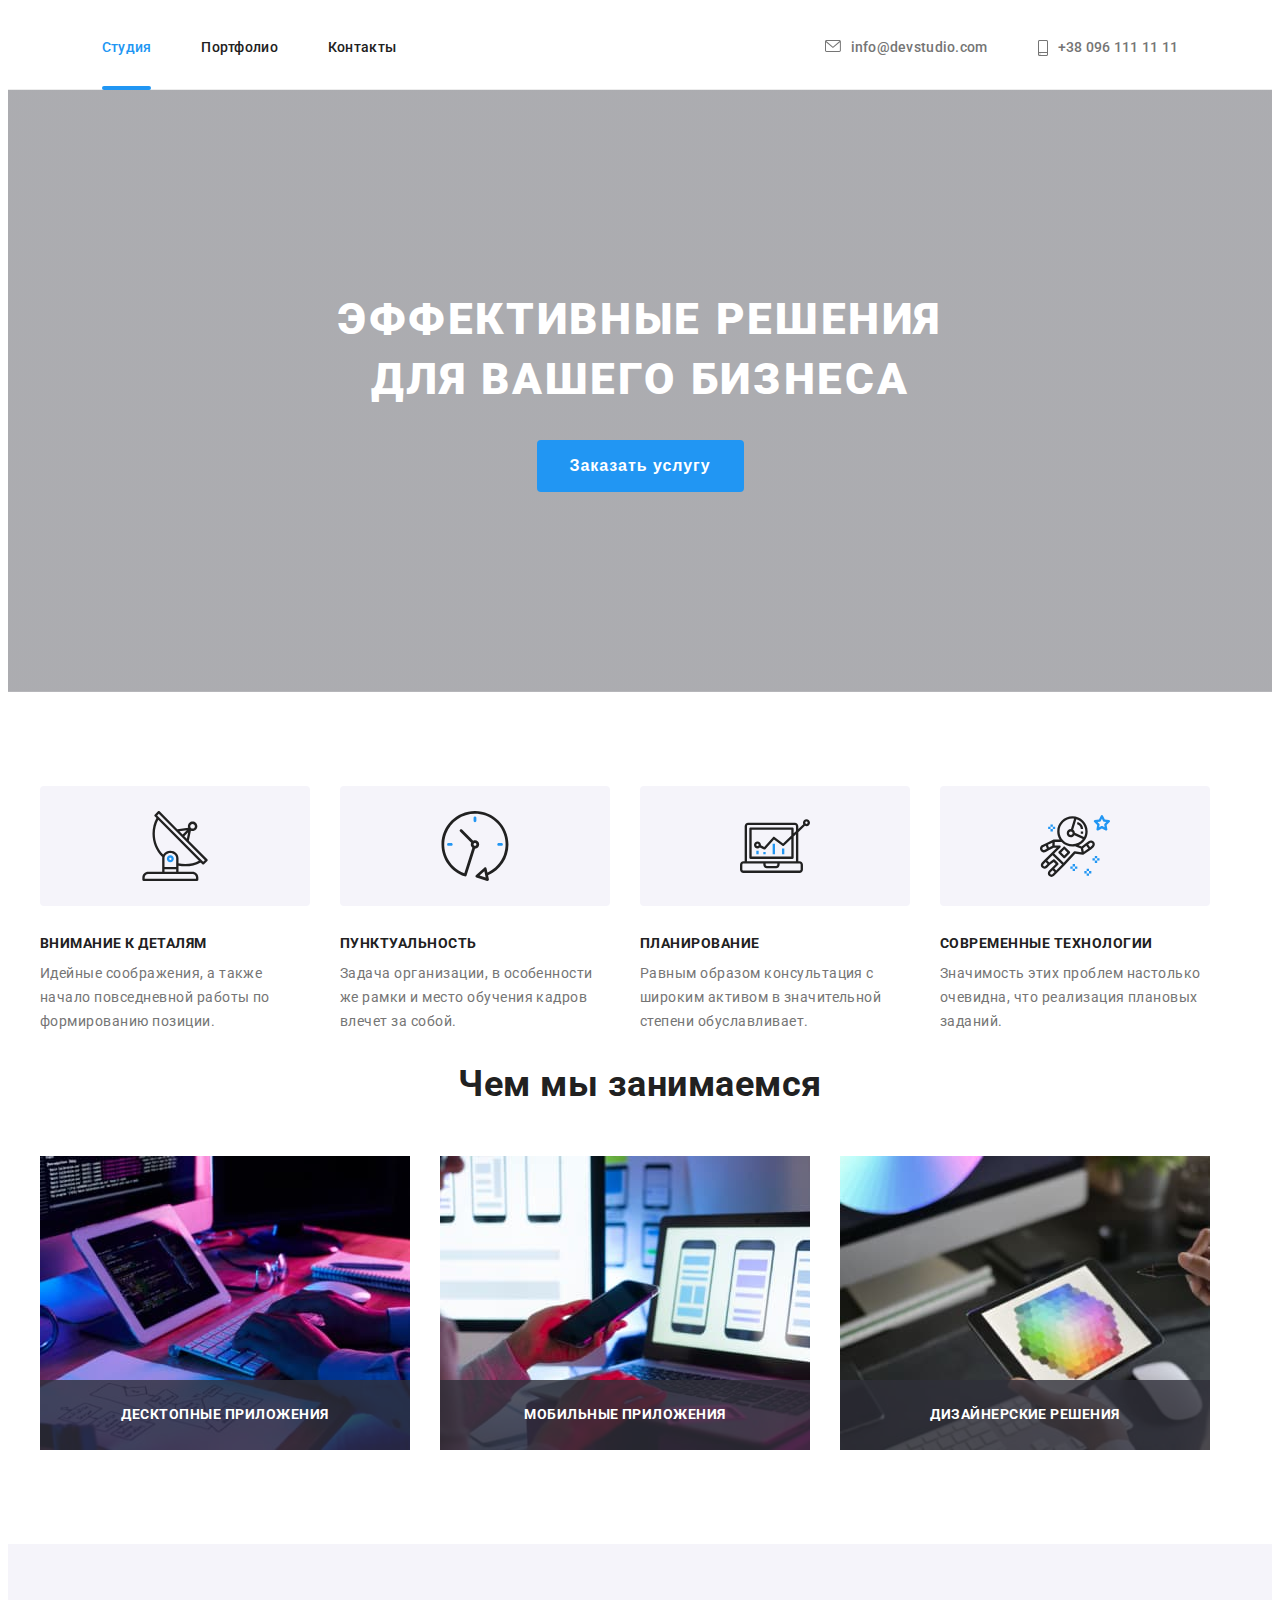
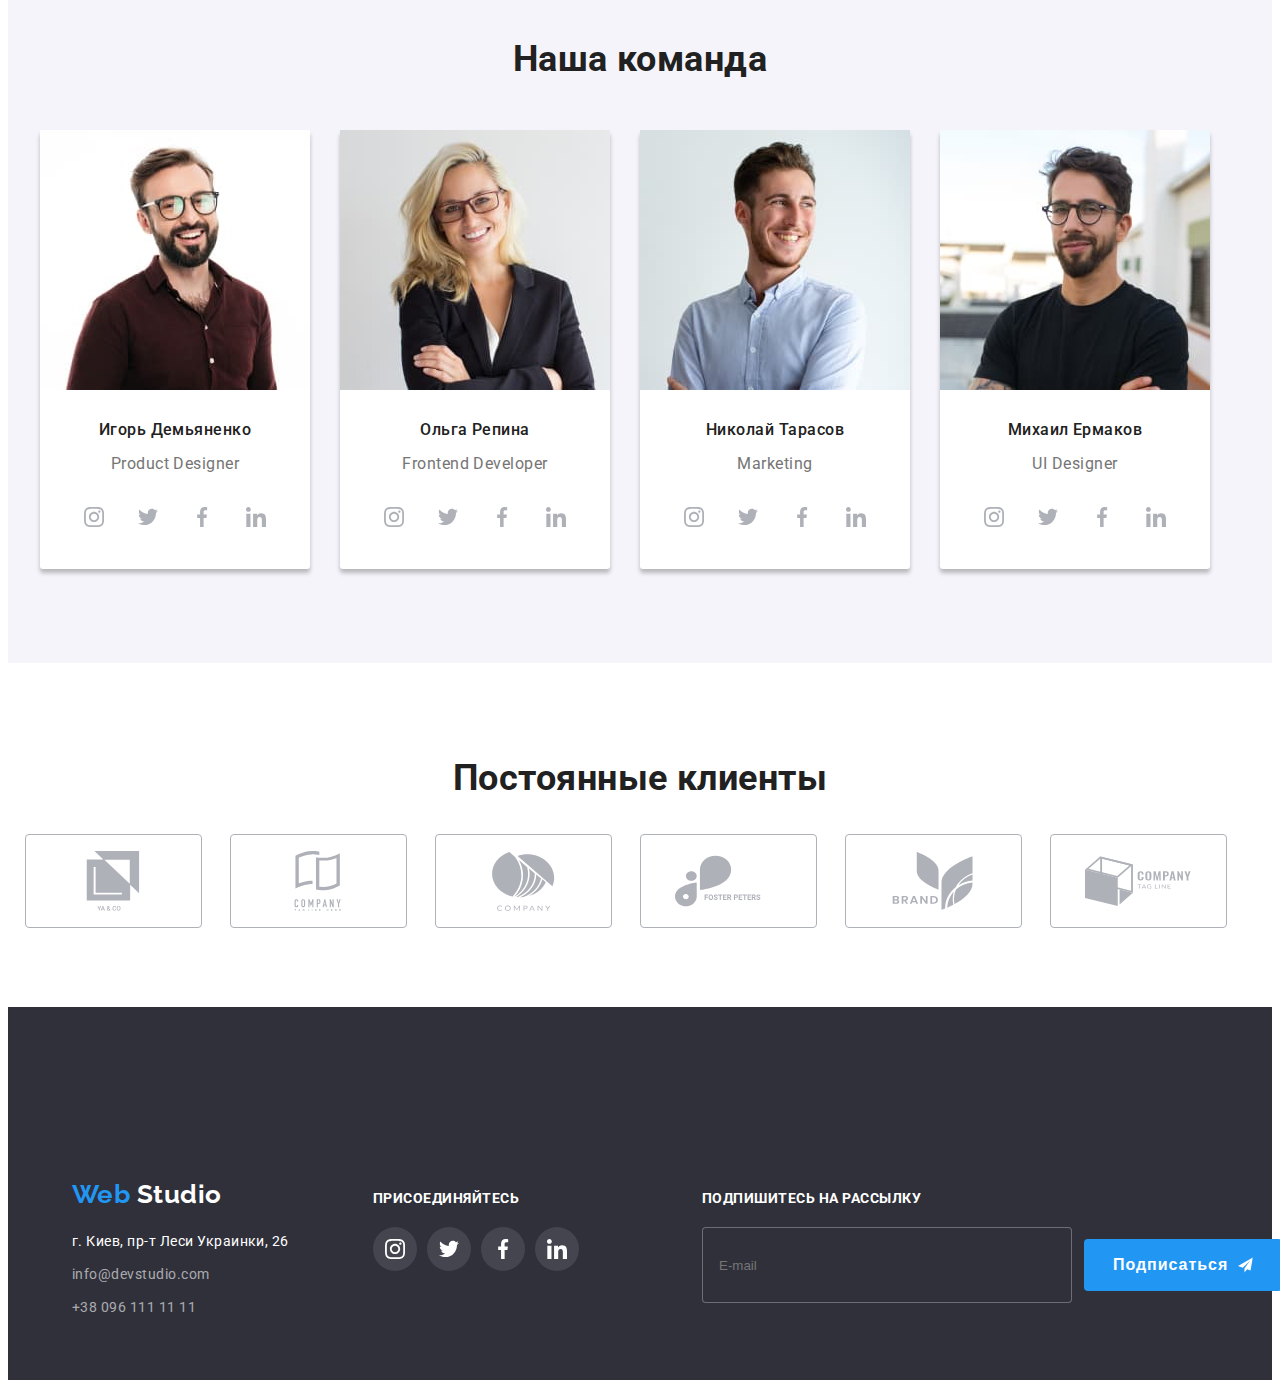
==== commit e1434627: "sos_logo-commit" ====
--- a/index.html
+++ b/index.html
@@ -31,7 +31,7 @@
             </button>
 
         <div class="header-menu" id="menu-conteiner" data-menu>
-           
+         
             <div class="header-menu__navigation">
             <ul class="site-nav list">
                 <li class="site-nav__item">                                                                       
@@ -73,6 +73,7 @@
                     </li>                                    
                  </ul>
          </div>
+      
         </div>              
                 </div>      
                  
--- a/css/main.min.css
+++ b/css/main.min.css
@@ -1,2 +1,2 @@
-:root{--primary-text-color: #212121;--text-color: #757575;--accent-text: #2196F3;--herotitle: #FFFFFF;--bgr-color: #FFFFFF}body{height:auto;background-color:var(--bgr-color);color:var(--primary-text-color);font-family:Roboto;letter-spacing:0.03em}@media screen and (min-width: 340px){.section{padding-top:40px}}@media screen and (min-width: 480px){.section{padding-top:60px;padding-bottom:60px}}@media screen and (min-width: 768px){.section{padding-top:60px}}@media screen and (min-width: 1200px){.section{padding-top:94px;padding-bottom:94px}}.section-title{margin-top:0;color:var(--primary-text-color);font-weight:700;line-height:1.17;text-align:center}@media screen and (min-width: 480px){.section-title{margin-bottom:30px;font-size:28px}}@media screen and (min-width: 768px){.section-title{margin-bottom:30px;font-size:28px}}@media screen and (min-width: 1200px){.section-title{margin-bottom:50px;font-size:36px}}.section-title.centered{text-align:center}.text{color:var(--text-color)}img{display:block;max-width:100%;height:auto}.list{padding:0;margin:0;list-style:none}h1,h2,h3,p{margin:0}.conteiner{margin-left:auto;margin-right:auto;padding-left:15px;padding-right:15px}@media screen and (min-width: 480px){.conteiner{width:480px}}@media screen and (min-width: 768px){.conteiner{width:768px}}@media screen and (min-width: 1200px){.conteiner{width:1200px}}.page-header{border-bottom:1px solid #ECECEC}@media screen and (min-width: 340px){.main-div{position:relative;display:-webkit-inline-box;display:-ms-inline-flexbox;display:inline-flex;-webkit-box-align:center;-ms-flex-align:center;align-items:center;-ms-flex-pack:distribute;justify-content:space-around;width:100%}.site-nav{display:block;margin-bottom:300px;text-align:start}.site-nav__item:not(:last-child){margin-bottom:32px}.site-nav__link{color:var(--primary-text-color);font-family:inherit;font-weight:500;font-size:40px;line-height:1.175;letter-spacing:0.02em;text-decoration:none;-webkit-transition-timing-function:cubic-bezier(0.4, 0, 0.2, 1);transition-timing-function:cubic-bezier(0.4, 0, 0.2, 1);-webkit-transition-duration:250ms;transition-duration:250ms}.site-nav__link--current{color:var(--accent-text)}.site-list{display:-webkit-box;display:-ms-flexbox;display:flex;margin-bottom:65px;text-align:start;-webkit-box-orient:vertical;-webkit-box-direction:reverse;-ms-flex-direction:column-reverse;flex-direction:column-reverse}.site-list__item:not(:last-child){margin-top:32px}.site-list__link-mail{color:var(--primary-text-color);font-family:inherit;font-weight:500;font-size:40px;line-height:1.175;letter-spacing:0.02em;text-decoration:none;-webkit-transition-timing-function:cubic-bezier(0.4, 0, 0.2, 1);transition-timing-function:cubic-bezier(0.4, 0, 0.2, 1);-webkit-transition-duration:250ms;transition-duration:250ms}.site-list__link-tell{color:var(--accent-text);font-family:inherit;font-weight:500;font-size:34px;line-height:1.175;letter-spacing:0.02em;text-decoration:none;-webkit-transition-timing-function:cubic-bezier(0.4, 0, 0.2, 1);transition-timing-function:cubic-bezier(0.4, 0, 0.2, 1);-webkit-transition-duration:250ms;transition-duration:250ms}.site-list__icon{display:none}.site-social{display:-webkit-box;display:-ms-flexbox;display:flex}.site-social__item{padding-right:10px;padding-left:10px;border-right:1px solid rgba(33,33,33,0.2)}.site-social__item:last-child{padding-right:0}.site-social .site-social__link{color:#2196F3;font-size:18px;font-weight:500;line-height:1.22;letter-spacing:0.02em;text-align:left}.header-menu__btn{display:-webkit-inline-box;display:-ms-inline-flexbox;display:inline-flex;cursor:pointer;margin:0;padding:0;border:none;background-color:transparent;z-index:2}}@media screen and (min-width: 340px) and (min-width: 768px){.header-menu__btn{display:none}}@media screen and (min-width: 340px){.header-menu__icon-cross{display:none}.header-menu__btn.is-open .header-menu__icon-cross{display:block;z-index:2}.header-menu__btn.is-open .header-menu__icon-menu{display:none}.header-menu__btn:hover,.header-menu__btn:focus{fill:var(--accent-text)}.header-menu{background-color:#ffff;padding:48px 40px;text-align:center;font-size:20px;z-index:1}}@media screen and (min-width: 340px) and (max-width: 767px){.header-menu{display:none;position:absolute;top:0;left:0;width:100%}}@media screen and (min-width: 340px){.header-menu.is-open{display:block}}@media screen and (min-width: 480px){.main-div{position:relative;display:-webkit-inline-box;display:-ms-inline-flexbox;display:inline-flex;-webkit-box-align:center;-ms-flex-align:center;align-items:center;-ms-flex-pack:distribute;justify-content:space-around;width:100%}.site-nav{display:block;margin-bottom:300px;text-align:start}.site-nav__item:not(:last-child){margin-bottom:32px}.site-nav__link{color:var(--primary-text-color);font-family:inherit;font-weight:500;font-size:40px;line-height:1.175;letter-spacing:0.02em;text-decoration:none;-webkit-transition-timing-function:cubic-bezier(0.4, 0, 0.2, 1);transition-timing-function:cubic-bezier(0.4, 0, 0.2, 1);-webkit-transition-duration:250ms;transition-duration:250ms}.site-nav__link--current{color:var(--accent-text)}.site-list{display:-webkit-box;display:-ms-flexbox;display:flex;margin-bottom:65px;text-align:start;-webkit-box-orient:vertical;-webkit-box-direction:reverse;-ms-flex-direction:column-reverse;flex-direction:column-reverse}.site-list__item:not(:last-child){margin-top:32px}.site-list__link-mail{color:var(--primary-text-color);font-family:inherit;font-weight:500;font-size:40px;line-height:1.175;letter-spacing:0.02em;text-decoration:none;-webkit-transition-timing-function:cubic-bezier(0.4, 0, 0.2, 1);transition-timing-function:cubic-bezier(0.4, 0, 0.2, 1);-webkit-transition-duration:250ms;transition-duration:250ms}.site-list__link-tell{color:var(--accent-text);font-family:inherit;font-weight:500;font-size:34px;line-height:1.175;letter-spacing:0.02em;text-decoration:none;-webkit-transition-timing-function:cubic-bezier(0.4, 0, 0.2, 1);transition-timing-function:cubic-bezier(0.4, 0, 0.2, 1);-webkit-transition-duration:250ms;transition-duration:250ms}.site-list__icon{display:none}.site-social{display:-webkit-box;display:-ms-flexbox;display:flex}.site-social__item{padding-right:10px;padding-left:10px;border-right:1px solid rgba(33,33,33,0.2)}.site-social__item:last-child{padding-right:0}.site-social .site-social__link{color:#2196F3;font-size:18px;font-weight:500;line-height:1.22;letter-spacing:0.02em;text-align:left}.header-menu__btn{display:-webkit-inline-box;display:-ms-inline-flexbox;display:inline-flex;cursor:pointer;margin:0;padding:0;border:none;background-color:transparent;z-index:2}}@media screen and (min-width: 480px) and (min-width: 768px){.header-menu__btn{display:none}}@media screen and (min-width: 480px){.header-menu__icon-cross{display:none}.header-menu__btn.is-open .header-menu__icon-cross{display:block;z-index:2}.header-menu__btn.is-open .header-menu__icon-menu{display:none}.header-menu__btn:hover,.header-menu__btn:focus{fill:var(--accent-text)}.header-menu{background-color:#ffff;padding:48px 40px;text-align:center;font-size:20px;z-index:1}}@media screen and (min-width: 480px) and (max-width: 767px){.header-menu{display:none;position:absolute;top:0;left:0;width:100%}}@media screen and (min-width: 480px){.header-menu.is-open{display:block}}@media screen and (min-width: 768px){.main-div{display:-webkit-box;display:-ms-flexbox;display:flex;-webkit-box-align:center;-ms-flex-align:center;align-items:center;padding:0;width:768px}.header-menu{display:-webkit-box;display:-ms-flexbox;display:flex;-webkit-box-align:center;-ms-flex-align:center;align-items:center;-webkit-box-pack:justify;-ms-flex-pack:justify;justify-content:space-between;padding:0;margin:0}.header-menu__navigation{display:-webkit-box;display:-ms-flexbox;display:flex}.site-nav{display:-webkit-box;display:-ms-flexbox;display:flex;margin-bottom:0}.site-nav__link{position:relative}.site-nav__link--current::after{position:absolute;bottom:-2px;left:0;content:'';display:block;width:100%;height:4px;border-radius:2px;background-color:#2196F3}.site-nav__item:not(:last-child){margin-right:50px;margin-bottom:0}.site-nav__link{display:block;padding-top:32px;padding-bottom:32px;color:var(--primary-text-color);font-family:inherit;font-weight:500;font-size:14px;line-height:1.14;letter-spacing:0.02em;text-decoration:none;-webkit-transition-timing-function:cubic-bezier(0.4, 0, 0.2, 1);transition-timing-function:cubic-bezier(0.4, 0, 0.2, 1);-webkit-transition-duration:250ms;transition-duration:250ms}.site-nav__link:hover,.site-nav__link:focus,.site-nav__link--current{color:var(--accent-text)}.header-menu__contact{display:-webkit-box;display:-ms-flexbox;display:flex}.site-list{display:block;margin-left:auto;list-style:none;margin-left:auto;margin-bottom:0;margin-left:84px}.site-list__item{position:relative;display:-webkit-box;display:-ms-flexbox;display:flex;-webkit-box-align:center;-ms-flex-align:center;align-items:center;-ms-flex-wrap:nowrap;flex-wrap:nowrap}.site-list__link{position:relative}.site-list__item:not(:last-child){margin-bottom:10px;margin-top:0}.site-list__link-mail,.site-list__link-tell{display:-webkit-box;display:-ms-flexbox;display:flex;color:var(--primary-text-color);font-family:inherit;font-weight:500;font-size:14px;line-height:1.14;letter-spacing:0.02em;text-decoration:none;-webkit-transition-timing-function:cubic-bezier(0.4, 0, 0.2, 1);transition-timing-function:cubic-bezier(0.4, 0, 0.2, 1);-webkit-transition-duration:250ms;transition-duration:250ms}.site-list__link-mail,.site-list__link-tell{color:var(--text-color)}.site-list__link-mail:hover,.site-list__link-mail:focus{color:var(--accent-text)}.site-list__link-tell:hover,.site-list__link-tell:focus{color:var(--accent-text)}.site-list__icon{display:block;fill:var(--text-color);margin-right:10px;-webkit-transition-timing-function:cubic-bezier(0.4, 0, 0.2, 1);transition-timing-function:cubic-bezier(0.4, 0, 0.2, 1);-webkit-transition-duration:250ms;transition-duration:250ms}.site-list__link-mail:hover .site-list__icon,.site-list__link-mail:focus .site-list__icon{fill:var(--accent-text)}.site-list__link-tell:hover .site-list__icon,.site-list__link-tell:focus .site-list__icon{fill:var(--accent-text)}.site-social{display:none}.header-menu.is-open{display:none}}@media screen and (min-width: 1200px){.main-div{display:-webkit-box;display:-ms-flexbox;display:flex;-webkit-box-align:center;-ms-flex-align:center;align-items:center;padding:0;width:1200px}.header-menu{display:-webkit-box;display:-ms-flexbox;display:flex;-webkit-box-align:center;-ms-flex-align:center;align-items:center;-ms-flex-pack:distribute;justify-content:space-around;padding:0;margin:0}.header-menu__navigation{display:-webkit-box;display:-ms-flexbox;display:flex}.site-nav{display:-webkit-box;display:-ms-flexbox;display:flex;margin-bottom:0}.site-nav__link{position:relative}.site-nav__link--current::after{position:absolute;bottom:-2px;left:0;content:'';display:block;width:100%;height:4px;border-radius:2px;background-color:#2196F3}.site-nav__item:not(:last-child){margin-right:50px;margin-bottom:0}.site-nav__link{display:block;padding-top:32px;padding-bottom:32px;color:var(--primary-text-color);font-family:inherit;font-weight:500;font-size:14px;line-height:1.14;letter-spacing:0.02em;text-decoration:none;-webkit-transition-timing-function:cubic-bezier(0.4, 0, 0.2, 1);transition-timing-function:cubic-bezier(0.4, 0, 0.2, 1);-webkit-transition-duration:250ms;transition-duration:250ms}.site-nav__link:hover,.site-nav__link:focus,.site-nav__link--current{color:var(--accent-text)}.header-menu__contact{display:-webkit-box;display:-ms-flexbox;display:flex;-webkit-box-pack:end;-ms-flex-pack:end;justify-content:end}.site-list{display:-webkit-box;display:-ms-flexbox;display:flex;-webkit-box-orient:horizontal;-webkit-box-direction:normal;-ms-flex-direction:row;flex-direction:row;margin-left:auto;list-style:none;-webkit-box-pack:baseline;-ms-flex-pack:baseline;justify-content:baseline;margin-left:305px}.site-list__item{position:relative;display:-webkit-box;display:-ms-flexbox;display:flex;-webkit-box-align:center;-ms-flex-align:center;align-items:center;margin-bottom:0}.site-list__link-mail,.site-list__link-tell{position:relative;margin-bottom:0}.site-list__item:not(:last-child){margin-right:50px;margin-bottom:0}.site-list__link-mail,.site-list__link-tell{display:-webkit-box;display:-ms-flexbox;display:flex;color:var(--primary-text-color);font-family:inherit;font-weight:500;font-size:14px;line-height:1.14;letter-spacing:0.02em;text-decoration:none;-webkit-transition-timing-function:cubic-bezier(0.4, 0, 0.2, 1);transition-timing-function:cubic-bezier(0.4, 0, 0.2, 1);-webkit-transition-duration:250ms;transition-duration:250ms}.site-list__link-mail,.site-list__link-tell{color:var(--text-color)}.site-list__link-mail:hover,.site-list__link-mail:focus{color:var(--accent-text)}.site-list__link-tell:hover,.site-list__link-tell:focus{color:var(--accent-text)}.site-list__icon{display:block;fill:var(--text-color);margin-right:10px;-webkit-transition-timing-function:cubic-bezier(0.4, 0, 0.2, 1);transition-timing-function:cubic-bezier(0.4, 0, 0.2, 1);-webkit-transition-duration:250ms;transition-duration:250ms}.site-list__link-mail:hover .site-list__icon,.site-list__link-mail:focus .site-list__icon{fill:var(--accent-text)}.site-list__link-tell:hover .site-list__icon,.site-list__link-tell:focus .site-list__icon{fill:var(--accent-text)}.site-list .site-social{display:none}}.logo{display:inline-block;padding-top:25px;padding-bottom:25px;color:var(--accent-text);font-family:'Raleway';font-weight:700;font-size:26px;line-height:1.19;text-decoration:none}@media screen and (max-width: 1199px){.logo{margin-right:88px;font-size:24px;line-height:1.17}}@media screen and (min-width: 1200px){.logo{margin-right:92px}}.logo__title{color:var(--primary-text-color)}.logo-footer{display:block;padding:0;margin-bottom:20px;color:var(--accent-text);font-family:'Raleway';font-weight:700;font-size:26px;line-height:1.19;text-decoration:none}.title-footer{color:var(--herotitle)}.baсkdrop{position:fixed;top:0;left:0;width:100%;height:100%;background-color:rgba(47,48,58,0.4)}.baсkdrop.is-hidden{opacity:0;pointer-events:none;visibility:hidden}@media screen and (min-width: 340px) and (max-width: 480px){.modal{width:340px}}@media screen and (min-width: 480px) and (max-width: 1199px){.modal{width:450px}}@media screen and (min-width: 1200px){.modal{width:528px}}.modal{position:absolute;top:50%;left:50%;-webkit-transform:translate(-50%, -50%);transform:translate(-50%, -50%);-webkit-box-shadow:0px 4px 4px 0px #00000040;box-shadow:0px 4px 4px 0px #00000040;background-color:var(--bgr-color);text-align:center}.modal__btn{position:absolute;top:8px;right:8px;display:-webkit-box;display:-ms-flexbox;display:flex;-webkit-box-align:center;-ms-flex-align:center;align-items:center;-webkit-box-pack:center;-ms-flex-pack:center;justify-content:center;padding:0;margin:0;width:30px;height:30px;background-color:var(--bgr-color);border:1px solid #AFB1B8;border-radius:50%;cursor:pointer}.modal__icon{fill:#000000;-webkit-transition-timing-function:cubic-bezier(0.4, 0, 0.2, 1);transition-timing-function:cubic-bezier(0.4, 0, 0.2, 1);-webkit-transition-duration:250ms;transition-duration:250ms}.modal__icon:hover,.modal__icon:focus{fill:var(--accent-text)}.modal__form{padding:40px;text-align:left;margin-left:auto;margin-right:auto}.modal__text{color:#212121;font-size:20px;font-weight:700;line-height:1.1;text-align:center}.field{position:relative;display:-webkit-box;display:-ms-flexbox;display:flex;-webkit-box-orient:vertical;-webkit-box-direction:normal;-ms-flex-direction:column;flex-direction:column;margin-top:10px}.field__name{margin-bottom:4px}.field__user{width:100%;border:1px solid #21212133;border-radius:4px;outline:none;cursor:pointer;-webkit-transition-timing-function:cubic-bezier(0.4, 0, 0.2, 1);transition-timing-function:cubic-bezier(0.4, 0, 0.2, 1);-webkit-transition-duration:250ms;transition-duration:250ms}.field__user{height:40px;padding:11px 12px 11px 32px}.field__user:focus{border-color:var(--accent-text)}.field__user:focus+.form-icon{fill:#2196F3}textarea{padding:12px 16px;resize:none;width:100%;border:1px solid #21212133;border-radius:4px;outline:none;cursor:pointer;-webkit-transition-timing-function:cubic-bezier(0.4, 0, 0.2, 1);transition-timing-function:cubic-bezier(0.4, 0, 0.2, 1);-webkit-transition-duration:250ms;transition-duration:250ms}textarea:focus{border-color:var(--accent-text)}.comment-form{display:-webkit-box;display:-ms-flexbox;display:flex;-webkit-box-orient:vertical;-webkit-box-direction:normal;-ms-flex-direction:column;flex-direction:column;width:100%;height:120px;margin-top:10px}.comment-form__name{margin-bottom:4px}.policy-form{margin-top:20px;margin-bottom:30px}.submit-btn{margin:0 auto;padding-top:10px;padding-bottom:10px;padding-left:57px;padding-right:57px;border-radius:4px;font-style:normal;background-color:var(--accent-text);color:var(--herotitle);border:1px solid transparent;font-weight:700;font-size:16px;line-height:1.88;display:-webkit-box;display:-ms-flexbox;display:flex;-webkit-box-align:center;-ms-flex-align:center;align-items:center;letter-spacing:0.06em}.form-icon{position:absolute;top:50%;left:12px;display:inline-block;fill:currentColor;-webkit-transition-timing-function:cubic-bezier(0.4, 0, 0.2, 1);transition-timing-function:cubic-bezier(0.4, 0, 0.2, 1);-webkit-transition-duration:250ms;transition-duration:250ms}.stile-name{color:#757575;font-size:12px;font-weight:400;line-height:1.17;letter-spacing:0.01em;text-align:left}.stile-agree{color:#757575;font-size:14px;font-weight:400;line-height:1.71;letter-spacing:0.03em;text-align:left}.agree-text{color:var(--accent-text);font-size:14px;font-weight:400;line-height:1.71;letter-spacing:0.03em;text-align:left;text-decoration:underline}.checkbox{-webkit-appearance:none;-moz-appearance:none;appearance:none;position:absolute}.policy-icon{display:inline-block;margin-right:4px;width:16px;height:15px;border:2px solid #212121;border-radius:3px}.checkbox:checked+.policy-icon{background-color:#2196F3;background-image:url("../images/icon-checkbox.svg");border:2px solid transparent;background-repeat:no-repeat;background-size:contain;background-origin:border-box}.send-icon{margin-left:10px}@media screen and (min-width: 340px){.subscriber-form{display:-webkit-box;display:-ms-flexbox;display:flex;position:relative;text-align:center;-ms-flex-wrap:wrap;flex-wrap:wrap;-webkit-box-pack:center;-ms-flex-pack:center;justify-content:center}.form-hidden{position:absolute;overflow:hidden;margin:0;padding:0px;width:1px;height:1px;color:#FFFFFF99;font-size:16px;font-weight:400;line-height:1.21;letter-spacing:0.03em;text-align:left}.subscriber-email{display:-webkit-box;display:-ms-flexbox;display:flex;width:100%;height:50px;margin-bottom:20px;padding-left:16px;padding-top:12px;padding-bottom:12px;outline:none;color:var(--herotitle);background-color:#2F303A;border:1px solid #FFFFFF4D;border-radius:4px}}@media screen and (min-width: 480px){.subscriber-form{display:-webkit-box;display:-ms-flexbox;display:flex;position:relative;text-align:center;-ms-flex-wrap:wrap;flex-wrap:wrap;-webkit-box-pack:center;-ms-flex-pack:center;justify-content:center}.form-hidden{position:absolute;overflow:hidden;margin:0;padding:0px;width:1px;height:1px;color:#FFFFFF99;font-size:16px;font-weight:400;line-height:1.21;letter-spacing:0.03em;text-align:left}.subscriber-email{display:-webkit-box;display:-ms-flexbox;display:flex;width:100%;height:50px;margin-bottom:20px;padding-left:16px;padding-top:12px;padding-bottom:12px;outline:none;color:var(--herotitle);background-color:#2F303A;border:1px solid #FFFFFF4D;border-radius:4px}}@media screen and (min-width: 768px){.subscriber-form{display:-webkit-box;display:-ms-flexbox;display:flex;position:relative;-webkit-box-align:center;-ms-flex-align:center;align-items:center;-ms-flex-wrap:wrap;flex-wrap:wrap;-webkit-box-orient:vertical;-webkit-box-direction:normal;-ms-flex-direction:column;flex-direction:column;-webkit-box-pack:center;-ms-flex-pack:center;justify-content:center}.form-hidden{position:absolute;overflow:hidden;margin:0;padding:0px;width:1px;height:1px;color:#FFFFFF99;font-size:16px;font-weight:400;line-height:1.21;letter-spacing:0.03em;text-align:left}.subscriber-email{display:-webkit-box;display:-ms-flexbox;display:flex;width:450px;height:50px;margin-right:12px;margin-bottom:20px;padding-left:16px;padding-top:12px;padding-bottom:12px;outline:transparent;cursor:pointer;color:var(--herotitle);background-color:#2F303A;border:1px solid #FFFFFF4D;border-radius:4px}}@media screen and (min-width: 1200px){.subscriber-form{position:relative;display:-webkit-inline-box;display:-ms-inline-flexbox;display:inline-flex;-ms-flex-wrap:nowrap;flex-wrap:nowrap;-webkit-box-orient:horizontal;-webkit-box-direction:normal;-ms-flex-direction:row;flex-direction:row;margin:0;padding:0;text-align:start}.form-hidden{position:absolute;overflow:hidden;margin:0;padding:0px;width:1px;height:1px;color:#FFFFFF99;font-size:16px;font-weight:400;line-height:1.21;letter-spacing:0.03em;text-align:left}.subscriber-email{display:-webkit-box;display:-ms-flexbox;display:flex;-webkit-box-pack:start;-ms-flex-pack:start;justify-content:flex-start;width:350px;height:50px;padding-top:12px;padding-bottom:12px;margin-bottom:0;outline:none;color:var(--herotitle);background-color:#2F303A;border:1px solid #FFFFFF4D;border-radius:4px}}.hero__button{margin:0 auto;padding-top:10px;padding-bottom:10px;padding-left:32px;padding-right:32px;border-radius:4px;font-style:normal;background-color:var(--accent-text);color:var(--herotitle);border:1px solid transparent;font-weight:700;font-size:16px;line-height:1.88;display:-webkit-box;display:-ms-flexbox;display:flex;-webkit-box-align:center;-ms-flex-align:center;align-items:center;letter-spacing:0.06em}.subscriber-btn{width:198px;padding-top:10px;padding-bottom:10px;padding-left:28px;padding-right:28px;border-radius:4px;-webkit-box-pack:center;-ms-flex-pack:center;justify-content:center;font-style:normal;background-color:var(--accent-text);color:var(--herotitle);border:1px solid transparent;font-weight:700;font-size:16px;line-height:1.88;display:-webkit-box;display:-ms-flexbox;display:flex;-webkit-box-align:center;-ms-flex-align:center;align-items:center;letter-spacing:0.06em}@media screen and (min-width: 340px){.filter-list{display:-webkit-box;display:-ms-flexbox;display:flex;-webkit-box-align:center;-ms-flex-align:center;align-items:center;-ms-flex-wrap:wrap;flex-wrap:wrap;-webkit-box-pack:start;-ms-flex-pack:start;justify-content:start;list-style-type:none;margin-top:0;margin-bottom:38px;padding:0}.filter-list__item{margin-bottom:12px}}@media screen and (min-width: 480px){.filter-list{display:-webkit-box;display:-ms-flexbox;display:flex;-webkit-box-align:center;-ms-flex-align:center;align-items:center;-ms-flex-wrap:wrap;flex-wrap:wrap;-webkit-box-pack:start;-ms-flex-pack:start;justify-content:start;list-style-type:none;margin-top:0;margin-bottom:38px;padding:0}.filter-list__item{margin-bottom:12px}}@media screen and (min-width: 768px){.filter-list{display:-webkit-box;display:-ms-flexbox;display:flex;-webkit-box-align:center;-ms-flex-align:center;align-items:center;-ms-flex-wrap:nowrap;flex-wrap:nowrap;-webkit-box-pack:center;-ms-flex-pack:center;justify-content:center;list-style-type:none;margin-top:0;margin-bottom:30px;padding:0}}@media screen and (min-width: 1200px){.filter-list{display:-webkit-box;display:-ms-flexbox;display:flex;-webkit-box-align:center;-ms-flex-align:center;align-items:center;-ms-flex-wrap:nowrap;flex-wrap:nowrap;-webkit-box-pack:center;-ms-flex-pack:center;justify-content:center;list-style-type:none;margin-top:0;margin-bottom:50px;padding:0}}.filter-list{-webkit-transition-timing-function:cubic-bezier(0.4, 0, 0.2, 1);transition-timing-function:cubic-bezier(0.4, 0, 0.2, 1);-webkit-transition-duration:250ms;transition-duration:250ms}.filter-list__item{margin-top:0}.filter-list__item:not(:last-child){margin-right:8px}.filter-list__item button:hover,.filter-list__item button:focus{background-color:#2196f3}.filter-list__btn{padding-top:6px;padding-bottom:6px;padding-left:22px;padding-right:22px;border:none;border-radius:4px;font-family:'Roboto';font-style:normal;color:var(--primary-text-color);font-weight:500;font-size:16px;line-height:1.7;text-align:center;-webkit-transition-timing-function:cubic-bezier(0.4, 0, 0.2, 1);transition-timing-function:cubic-bezier(0.4, 0, 0.2, 1);-webkit-transition-duration:250ms;transition-duration:250ms}.filter-list__btn:hover,.filter-list__btn:focus{color:#FFFFFF}.cosial-list{display:-webkit-box;display:-ms-flexbox;display:flex;-webkit-box-pack:center;-ms-flex-pack:center;justify-content:center;-webkit-box-align:center;-ms-flex-align:center;align-items:center;margin-top:16px;list-style:none}.cosial-list__item:not(:last-child){margin-right:10px}.cosial-list__link{display:-webkit-box;display:-ms-flexbox;display:flex;-webkit-box-align:center;-ms-flex-align:center;align-items:center;-webkit-box-pack:center;-ms-flex-pack:center;justify-content:center;padding:0;margin:0;width:44px;height:44px;background-color:var(--bgr-color);border-radius:50%;-webkit-transition-timing-function:cubic-bezier(0.4, 0, 0.2, 1);transition-timing-function:cubic-bezier(0.4, 0, 0.2, 1);-webkit-transition-duration:250ms;transition-duration:250ms}.cosial-list__link:hover,.cosial-list__link:focus{background-color:var(--accent-text);border:1px solid #FFFFFF}.cosial-list__icon{fill:#AFB1B8;-webkit-transition-property:fill;transition-property:fill;-webkit-transition-timing-function:cubic-bezier(0.4, 0, 0.2, 1);transition-timing-function:cubic-bezier(0.4, 0, 0.2, 1);-webkit-transition-duration:250ms;transition-duration:250ms}.cosial-list__link:hover .cosial-list__icon,.cosial-list__link:focus .cosial-list__icon{fill:#FFFFFF}@media screen and (min-width: 340px){.join{display:block;padding:0;margin-left:0;width:100%}.join-list{display:-webkit-box;display:-ms-flexbox;display:flex;-webkit-box-pack:center;-ms-flex-pack:center;justify-content:center;-webkit-box-align:center;-ms-flex-align:center;align-items:center}.join-list__item{margin-right:10px}.join-list__item:last-child{margin-right:0px}.join-list__link{display:-webkit-box;display:-ms-flexbox;display:flex;-webkit-box-align:center;-ms-flex-align:center;align-items:center;-webkit-box-pack:center;-ms-flex-pack:center;justify-content:center;padding:0;margin:0;width:44px;height:44px;background-color:#FFFFFF1A;border-radius:50%;-webkit-transition-property:background-color;transition-property:background-color;-webkit-transition-timing-function:cubic-bezier(0.4, 0, 0.2, 1);transition-timing-function:cubic-bezier(0.4, 0, 0.2, 1);-webkit-transition-duration:250ms;transition-duration:250ms}.join-list__link:hover,.join-list__link:focus{background-color:var(--accent-text)}.join-list__icon{fill:#FFFFFF;padding:0;-webkit-transition-property:fill;transition-property:fill;-webkit-transition-timing-function:cubic-bezier(0.4, 0, 0.2, 1);transition-timing-function:cubic-bezier(0.4, 0, 0.2, 1);-webkit-transition-duration:250ms;transition-duration:250ms}.join-list__icon:hover,.join-list__icon:focus{fill:#FFFFFF}}@media screen and (min-width: 480px){.join{display:block;padding:0;margin-left:0;width:100%}.join-list{display:-webkit-box;display:-ms-flexbox;display:flex;-webkit-box-pack:center;-ms-flex-pack:center;justify-content:center;-webkit-box-align:center;-ms-flex-align:center;align-items:center}.join-list__item{margin-right:10px}.join-list__item:last-child{margin-right:0px}.join-list__link{display:-webkit-box;display:-ms-flexbox;display:flex;-webkit-box-align:center;-ms-flex-align:center;align-items:center;-webkit-box-pack:center;-ms-flex-pack:center;justify-content:center;padding:0;margin:0;width:44px;height:44px;background-color:#FFFFFF1A;border-radius:50%;-webkit-transition-property:background-color;transition-property:background-color;-webkit-transition-timing-function:cubic-bezier(0.4, 0, 0.2, 1);transition-timing-function:cubic-bezier(0.4, 0, 0.2, 1);-webkit-transition-duration:250ms;transition-duration:250ms}.join-list__link:hover,.join-list__link:focus{background-color:var(--accent-text)}.join-list__icon{fill:#FFFFFF;padding:0;-webkit-transition-property:fill;transition-property:fill;-webkit-transition-timing-function:cubic-bezier(0.4, 0, 0.2, 1);transition-timing-function:cubic-bezier(0.4, 0, 0.2, 1);-webkit-transition-duration:250ms;transition-duration:250ms}.join-list__icon:hover,.join-list__icon:focus{fill:#FFFFFF}}@media screen and (min-width: 768px){.join{display:block;padding:0;margin-left:0;margin-right:0;width:206px}.join-list{display:-webkit-box;display:-ms-flexbox;display:flex;justify-items:center;-webkit-box-align:center;-ms-flex-align:center;align-items:center;width:206px}.join-list__item{margin-right:10px}.join-list__item:last-child{margin-right:0px}.join-list__link{display:-webkit-box;display:-ms-flexbox;display:flex;-webkit-box-align:center;-ms-flex-align:center;align-items:center;-webkit-box-pack:center;-ms-flex-pack:center;justify-content:center;padding:0;margin:0;width:44px;height:44px;background-color:#FFFFFF1A;border-radius:50%;-webkit-transition-property:background-color;transition-property:background-color;-webkit-transition-timing-function:cubic-bezier(0.4, 0, 0.2, 1);transition-timing-function:cubic-bezier(0.4, 0, 0.2, 1);-webkit-transition-duration:250ms;transition-duration:250ms}.join-list__link:hover,.join-list__link:focus{background-color:var(--accent-text)}.join-list__icon{fill:#FFFFFF;padding:0;-webkit-transition-property:fill;transition-property:fill;-webkit-transition-timing-function:cubic-bezier(0.4, 0, 0.2, 1);transition-timing-function:cubic-bezier(0.4, 0, 0.2, 1);-webkit-transition-duration:250ms;transition-duration:250ms}.join-list__icon:hover,.join-list__icon:focus{fill:#FFFFFF}}.join__titl{margin-bottom:20px;color:var(--bgr-color);font-weight:700;font-size:14px;line-height:1.14;letter-spacing:3%;text-transform:uppercase}@media screen and (min-width: 1200px){.join{display:block;padding:0;margin-left:0;margin-right:93px;width:206px}.join-list{display:-webkit-box;display:-ms-flexbox;display:flex;justify-items:center;-webkit-box-align:center;-ms-flex-align:center;align-items:center}.join-list__item{margin-right:10px}.join-list__item:last-child{margin-right:0px}.join-list__link{display:-webkit-box;display:-ms-flexbox;display:flex;-webkit-box-align:center;-ms-flex-align:center;align-items:center;-webkit-box-pack:center;-ms-flex-pack:center;justify-content:center;padding:0;margin:0;width:44px;height:44px;background-color:#FFFFFF1A;border-radius:50%;-webkit-transition-property:background-color;transition-property:background-color;-webkit-transition-timing-function:cubic-bezier(0.4, 0, 0.2, 1);transition-timing-function:cubic-bezier(0.4, 0, 0.2, 1);-webkit-transition-duration:250ms;transition-duration:250ms}.join-list__link:hover,.join-list__link:focus{background-color:var(--accent-text)}.join-list__icon{fill:#FFFFFF;padding:0;-webkit-transition-property:fill;transition-property:fill;-webkit-transition-timing-function:cubic-bezier(0.4, 0, 0.2, 1);transition-timing-function:cubic-bezier(0.4, 0, 0.2, 1);-webkit-transition-duration:250ms;transition-duration:250ms}.join-list__icon:hover,.join-list__icon:focus{fill:#FFFFFF}}.join__titl{margin-bottom:20px;color:var(--bgr-color);font-weight:700;font-size:14px;line-height:1.14;letter-spacing:3%;text-transform:uppercase}@media screen and (min-width: 340px){.footer{display:none}}@media screen and (min-width: 480px){.footer{background-color:#30313b;display:block}.footer-conteiner{text-align:center;width:100%}.box-logo{text-align:center;padding:0;margin-bottom:60px}.mailing-form{-webkit-box-pack:center;-ms-flex-pack:center;justify-content:center;margin-top:60px}.mailing-titl{text-align:center}.footer-text{width:auto}}@media screen and (min-width: 768px){.footer{background-color:#2F303A;display:block}.footer-conteiner{display:-webkit-box;display:-ms-flexbox;display:flex;-ms-flex-pack:distribute;justify-content:space-around;-webkit-box-align:baseline;-ms-flex-align:baseline;align-items:baseline;-ms-flex-wrap:wrap;flex-wrap:wrap;padding-left:64px;padding-right:101px}.box-logo{margin-right:165px;margin-bottom:0;text-align:center;padding:0}.mailing-form{-webkit-box-pack:center;-ms-flex-pack:center;justify-content:center;margin-top:60px}.footer-text{width:auto}.mailing-titl{text-align:center}}@media screen and (min-width: 1200px){.footer{background-color:#2F303A;display:block;padding-bottom:0}.footer-conteiner{width:1200px;display:-webkit-box;display:-ms-flexbox;display:flex;-ms-flex-pack:distribute;justify-content:space-around;-ms-flex-wrap:nowrap;flex-wrap:nowrap;-webkit-box-align:baseline;-ms-flex-align:baseline;align-items:baseline;text-align:start;padding-top:60px;padding-bottom:60px}.mailing-form{margin-top:30px;width:570px;margin-left:auto;-webkit-box-pack:start;-ms-flex-pack:start;justify-content:flex-start}.mailing-titl{text-align:left;margin:0}.box-logo{display:block;-webkit-box-pack:start;-ms-flex-pack:start;justify-content:flex-start;text-align:start;margin-right:70px;padding:0}.footer-text{width:231px}}.footer-text{display:block;padding:0;margin-top:20px;margin-bottom:0px;margin-left:0px;margin-right:0px}.adress{margin:0px 0px 9px 0px;padding:0;color:var(--herotitle);font-size:14px;line-height:1.7}.adress-mail{display:block;margin:0px 0px 9px 0px;padding:0;color:rgba(255,255,255,0.6);font-size:14px;line-height:1.71;text-decoration:none}.adress-tel{display:block;margin:0;padding:0;color:rgba(255,255,255,0.6);font-size:14px;line-height:1.71;text-decoration:none}.mailing-titl{margin-bottom:20px;color:var(--bgr-color);font-size:14px;font-weight:700;line-height:1.14;text-transform:uppercase}@media (-webkit-min-device-pixel-ratio: 2), (min-resolution: 2dppx){.hero{background-image:url("../images/images1/hero/hero2480.jpg")}}@media screen and (min-width: 768px){.hero{background-image:-webkit-gradient(linear, left top, left bottom, from(rgba(47,48,58,0.4)), to(rgba(47,48,58,0.4))),url("../images/images1/hero/hero1768.jpg");background-image:linear-gradient(rgba(47,48,58,0.4), rgba(47,48,58,0.4)),url("../images/images1/hero/hero1768.jpg");padding-top:118px;padding-bottom:118px}}@media screen and (min-width: 768px) and (-webkit-min-device-pixel-ratio: 2), screen and (min-width: 768px) and (min-resolution: 2dppx){.hero{background-image:url("../images/images1/hero/hero2768.jpg")}}@media screen and (min-width: 1200px){.hero{background-image:-webkit-gradient(linear, left top, left bottom, from(rgba(47,48,58,0.4)), to(rgba(47,48,58,0.4))),url("../images/images1/hero/imghero11200.jpg");background-image:linear-gradient(rgba(47,48,58,0.4), rgba(47,48,58,0.4)),url("../images/images1/hero/imghero11200.jpg");padding-top:118px;padding-bottom:118px}}@media screen and (min-width: 1200px) and (-webkit-min-device-pixel-ratio: 2), screen and (min-width: 1200px) and (min-resolution: 2dppx){.hero{background-image:url("../images/images1/hero/imghero21200.jpg");padding-top:200px;padding-bottom:200px}}.hero{position:relative;margin-left:auto;margin-right:auto;max-width:1600px;padding-top:118px;padding-bottom:118px;background-image:-webkit-gradient(linear, left top, left bottom, from(rgba(47,48,58,0.4)), to(rgba(47,48,58,0.4))),url("../images/images1/hero/hero1480.jpg");background-image:linear-gradient(rgba(47,48,58,0.4), rgba(47,48,58,0.4)),url("../images/images1/hero/hero1480.jpg");background-color:var(--bgr-color);background-repeat:no-repeat;background-position:center;background-size:cover;text-align:center}.hero__title{margin-bottom:30px;margin-top:0px;margin-left:auto;margin-right:auto;color:var(--herotitle);font-weight:900;font-size:44px;line-height:1.36;letter-spacing:0.06em;text-transform:uppercase;text-align:center}@media screen and (min-width: 480px){.hero__title{width:360px;font-weight:900;font-size:26px;line-height:1.71}}@media screen and (min-width: 768px){.hero__title{width:360px;font-weight:900;font-size:26px;line-height:1.71}}@media screen and (min-width: 1200px){.hero__title{width:696px;font-weight:900;font-size:44px;line-height:1.36}}.advantages__title{margin-top:0px;margin-bottom:10px;font-weight:700;font-size:14px;line-height:1.14;text-transform:uppercase}.advantages__text{margin-top:0;color:var(--text-color);font-size:14px;line-height:1.71}@media screen and (min-width: 340px){.advantages-list__item{width:100%}.advantages-list__item:not(:last-child){margin-bottom:30px}.section-picture{display:-webkit-box;display:-ms-flexbox;display:flex;-webkit-box-pack:center;-ms-flex-pack:center;justify-content:center;-webkit-box-align:center;-ms-flex-align:center;align-items:center;background-color:#F5F4FA;border-radius:4px;width:100%;height:120px;margin-bottom:30px;padding:0}}@media screen and (min-width: 480px){.advantages__title{text-align:center}.advantages-list__item{width:100%}.advantages-list__item:not(:last-child){margin-bottom:30px}.section-picture{display:-webkit-box;display:-ms-flexbox;display:flex;-webkit-box-pack:center;-ms-flex-pack:center;justify-content:center;-webkit-box-align:center;-ms-flex-align:center;align-items:center;background-color:#F5F4FA;border-radius:4px;width:100%;height:120px;margin-bottom:30px;padding:0}}@media screen and (min-width: 768px){.advantages{padding-bottom:0}.advantages__title{text-align:start}.advantages-list{display:-webkit-box;display:-ms-flexbox;display:flex;-ms-flex-wrap:wrap;flex-wrap:wrap}.advantages-list__item{width:calc((100% - 2 * 30px) / 2)}.advantages-list__item:not(:nth-last-child(-n+2)){margin-bottom:30px}.advantages-list__item:nth-child(odd){margin-right:30px}.section-picture{display:-webkit-box;display:-ms-flexbox;display:flex;-webkit-box-pack:center;-ms-flex-pack:center;justify-content:center;-webkit-box-align:center;-ms-flex-align:center;align-items:center;background-color:#F5F4FA;border-radius:4px;width:100%;height:120px;margin-bottom:30px;padding:0}}@media screen and (min-width: 1200px){.advantages__title{text-align:start}.advantages-conteiner{width:1200px}.advantages-list{display:-webkit-box;display:-ms-flexbox;display:flex;-ms-flex-wrap:nowrap;flex-wrap:nowrap}.advantages-list__item{width:calc((100% - 4 * 30px) / 4)}.advantages-list__item:not(:last-child){margin-right:30px}.section-picture{display:-webkit-box;display:-ms-flexbox;display:flex;-webkit-box-pack:center;-ms-flex-pack:center;justify-content:center;-webkit-box-align:center;-ms-flex-align:center;align-items:center;background-color:#F5F4FA;border-radius:4px;width:100%;height:120px;margin-bottom:30px;padding:0}}@media screen and (min-width: 340px){.do{display:none}}@media screen and (min-width: 480px){.do{display:none}}@media screen and (min-width: 768px){.do{display:none}}@media screen and (min-width: 1200px){.section.no-padding{padding-top:0;display:block}.do-list{display:-webkit-box;display:-ms-flexbox;display:flex}.do-list__item{position:relative;display:-webkit-box;display:-ms-flexbox;display:flex;width:calc((1200px - 3 * 30px) / 3);margin-right:30px}.do-list__item:last-child{margin-right:0}.do-thumb{position:absolute;left:0;bottom:0;display:-webkit-box;display:-ms-flexbox;display:flex;-webkit-box-pack:center;-ms-flex-pack:center;justify-content:center;-webkit-box-align:center;-ms-flex-align:center;align-items:center;width:370px;height:70px;background-color:rgba(47,48,58,0.8)}.do-thumb__text{color:#FFFFFF;font-size:14px;line-height:1.17;font-weight:700;text-align:center;text-transform:uppercase}}.team{background-color:#F5F4FA}.team-conteiner{padding-top:0;padding-bottom:0}@media screen and (min-width: 480px) and (max-width: 767px){.team-list__item{width:100%;-webkit-box-align:center;-ms-flex-align:center;align-items:center;background-color:#FFFFFF;-webkit-box-shadow:0px 4px 4px 0px #00000040;box-shadow:0px 4px 4px 0px #00000040;border-radius:3px;list-style:none}.team-list__item:not(:last-child){margin-bottom:30px}.team-list .team-list__img{width:100%;height:460px}}@media screen and (min-width: 768px) and (max-width: 1199px){.team-list{display:-webkit-box;display:-ms-flexbox;display:flex;-ms-flex-wrap:wrap;flex-wrap:wrap;margin:-15px}.team-list__item{width:calc((100% - 4 * 15px) / 2);margin:15px;-webkit-box-align:center;-ms-flex-align:center;align-items:center;background-color:#FFFFFF;-webkit-box-shadow:0px 4px 4px 0px #00000040;box-shadow:0px 4px 4px 0px #00000040;border-radius:3px;list-style:none}.team-list .team-list__img{width:100%;height:374px}}@media screen and (min-width: 1200px){.team-conteiner{width:1200px}.team-list{display:-webkit-box;display:-ms-flexbox;display:flex;-ms-flex-wrap:nowrap;flex-wrap:nowrap}.team-list__item{margin-top:0px;margin-bottom:0px;width:270px;-webkit-box-align:center;-ms-flex-align:center;align-items:center;background-color:#FFFFFF;-webkit-box-shadow:0px 4px 4px 0px #00000040;box-shadow:0px 4px 4px 0px #00000040;border-radius:3px;list-style:none}.team-list__item:not(:last-child){margin-right:30px}.team-list__img{width:270px;height:260px}}.team-box{padding-top:30px;padding-bottom:30px}.team-box__title{padding:0;margin-top:0;margin-bottom:10px;font-weight:500;font-size:16px;line-height:1.19;text-align:center}.team-box__text{padding:0;margin:0;color:var(--text-color);font-size:16px;line-height:1.9;text-align:center}@media screen and (min-width: 340px){.clients-list{display:-webkit-box;display:-ms-flexbox;display:flex;-ms-flex-wrap:wrap;flex-wrap:wrap;margin:-15px}.clients-list__item{width:100%;margin:15px}}@media screen and (min-width: 480px){.clients-list{display:-webkit-box;display:-ms-flexbox;display:flex;-ms-flex-wrap:wrap;flex-wrap:wrap;margin:-15px}.clients-list__item{width:calc((100% - 4 * 15px) / 2);margin:15px}}@media screen and (min-width: 768px){.clients-list{display:-webkit-box;display:-ms-flexbox;display:flex;-ms-flex-wrap:wrap;flex-wrap:wrap;margin:-15px}.clients-list__item{width:calc((100% - 6 * 15px) / 3);margin:15px}}@media screen and (min-width: 1200px){.clients-list{display:-webkit-box;display:-ms-flexbox;display:flex;-ms-flex-wrap:nowrap;flex-wrap:nowrap}.clients-list__item{width:calc((100% - 6 * 30px) / 6);margin-top:0;margin-bottom:0;margin-left:0}.clients-list__item:not(:last-child){margin-right:30px}}.clients-list__link{display:-webkit-box;display:-ms-flexbox;display:flex;-webkit-box-align:center;-ms-flex-align:center;align-items:center;-webkit-box-pack:center;-ms-flex-pack:center;justify-content:center;width:100%;height:92px;margin:0;border:1px solid #AFB1B8;border-radius:4px;-webkit-transition-timing-function:cubic-bezier(0.4, 0, 0.2, 1);transition-timing-function:cubic-bezier(0.4, 0, 0.2, 1);-webkit-transition-duration:250ms;transition-duration:250ms}.clients-list__link:hover,.clients-list__link:focus{border-color:#2196f3}.clients-list__icon{fill:#AFB1B8;margin:0;-webkit-transition-timing-function:cubic-bezier(0.4, 0, 0.2, 1);transition-timing-function:cubic-bezier(0.4, 0, 0.2, 1);-webkit-transition-duration:250ms;transition-duration:250ms}.clients-list__link:hover .clients-list__icon,.clients-list__link:focus .clients-list__icon{fill:#2196F3}@media screen and (min-width: 340px) and (max-width: 479px){.project-list{display:block;margin:0}.project-list_item{width:100%;-ms-flex-item-align:center;-ms-grid-row-align:center;align-self:center;margin-bottom:30px}.project-list__item:last-child{margin-bottom:0}.project-list_item:hover .poster-text-hover{-webkit-transform:translateY(0%);transform:translateY(0%)}.action-icon{width:100%;height:295px}.bloc{width:100%}}@media screen and (min-width: 480px) and (max-width: 767px){.project-list{display:block;margin:0}.project-list_item{width:100%;-ms-flex-item-align:center;-ms-grid-row-align:center;align-self:center;margin-bottom:30px}.project-list__item:last-child{margin-bottom:0}.project-list_item:hover .poster-text-hover{-webkit-transform:translateY(0%);transform:translateY(0%)}.action-icon{width:100%;height:295px}.bloc{width:100%}}@media screen and (min-width: 768px) and (max-width: 1199px){.project-list{display:-webkit-box;display:-ms-flexbox;display:flex;-ms-flex-wrap:wrap;flex-wrap:wrap;margin:0;margin:-15px}.project-list_item{display:-webkit-box;display:-ms-flexbox;display:flex;-webkit-box-orient:vertical;-webkit-box-direction:normal;-ms-flex-direction:column;flex-direction:column;width:calc((100% - 4 * 15px) / 2);margin:15px;-webkit-box-align:center;-ms-flex-align:center;align-items:center}.project-list_item:hover .poster-text-hover{-webkit-transform:translateY(0%);transform:translateY(0%)}.action-icon{width:100%;height:295px}.bloc{width:100%;-webkit-box-flex:1;-ms-flex-positive:1;flex-grow:1}}@media screen and (min-width: 1200px){.project-list{display:-webkit-box;display:-ms-flexbox;display:flex;-ms-flex-wrap:wrap;flex-wrap:wrap;margin:0}.project-list_item{width:370px;height:398px;margin-left:0;margin-right:30px;margin-bottom:30px;-webkit-transition-timing-function:cubic-bezier(0.4, 0, 0.2, 1);transition-timing-function:cubic-bezier(0.4, 0, 0.2, 1);-webkit-transition-duration:250ms;transition-duration:250ms}.project-list_item:nth-child(3n){margin-right:0px}.project-list_item:nth-last-child(-n+3){margin-bottom:0}.project-list_item:hover,.project-list_item:focus{-webkit-box-shadow:0px 4px 4px 0px #00000040;box-shadow:0px 4px 4px 0px #00000040}.project-list_item:hover .poster-text-hover{-webkit-transform:translateY(0%);transform:translateY(0%)}.action-icon{width:370px;height:295px}.bloc{width:370px}}.bloc{display:block;padding-top:20px;padding-bottom:20px;padding-right:24px;padding-left:24px;border:1px solid #EEEEEE}.bloc__title{margin-bottom:4px;margin-top:0px;color:var(--primary-text-color);font-weight:700;font-size:18px;line-height:2;letter-spacing:0.06em}.bloc__text{margin:0;color:var(--text-color);font-size:16px;line-height:1.88}.action{position:relative;overflow:hidden}.poster-text-hover{content:'';display:block;position:absolute;top:0;left:0;width:100%;height:100%;background-color:rgba(33,150,243,0.9);padding-top:63px;padding-bottom:63px;padding-left:24px;padding-right:24px;font-size:18px;font-weight:400;line-height:1.6;text-align:left;color:var(--bgr-color);-webkit-transform:translateY(100%);transform:translateY(100%);-webkit-transition-timing-function:cubic-bezier(0.4, 0, 0.2, 1);transition-timing-function:cubic-bezier(0.4, 0, 0.2, 1);-webkit-transition-duration:250ms;transition-duration:250ms}
+:root{--primary-text-color: #212121;--text-color: #757575;--accent-text: #2196F3;--herotitle: #FFFFFF;--bgr-color: #FFFFFF}body{height:auto;background-color:var(--bgr-color);color:var(--primary-text-color);font-family:Roboto;letter-spacing:0.03em}@media screen and (min-width: 340px){.section{padding-top:40px}}@media screen and (min-width: 480px){.section{padding-top:60px;padding-bottom:60px}}@media screen and (min-width: 768px){.section{padding-top:60px}}@media screen and (min-width: 1200px){.section{padding-top:94px;padding-bottom:94px}}.section-title{margin-top:0;color:var(--primary-text-color);font-weight:700;line-height:1.17;text-align:center}@media screen and (min-width: 480px){.section-title{margin-bottom:30px;font-size:28px}}@media screen and (min-width: 768px){.section-title{margin-bottom:30px;font-size:28px}}@media screen and (min-width: 1200px){.section-title{margin-bottom:50px;font-size:36px}}.section-title.centered{text-align:center}.text{color:var(--text-color)}img{display:block;max-width:100%;height:auto}.list{padding:0;margin:0;list-style:none}h1,h2,h3,p{margin:0}.conteiner{margin-left:auto;margin-right:auto;padding-left:15px;padding-right:15px}@media screen and (min-width: 480px){.conteiner{width:480px}}@media screen and (min-width: 768px){.conteiner{width:768px}}@media screen and (min-width: 1200px){.conteiner{width:1200px}}.page-header{border-bottom:1px solid #ECECEC}@media screen and (min-width: 340px){.main-div{position:relative;display:-webkit-inline-box;display:-ms-inline-flexbox;display:inline-flex;-webkit-box-align:center;-ms-flex-align:center;align-items:center;-ms-flex-pack:distribute;justify-content:space-around;width:100%}.site-nav{display:block;margin-bottom:300px;text-align:start}.site-nav__item:not(:last-child){margin-bottom:32px}.site-nav__link{color:var(--primary-text-color);font-family:inherit;font-weight:500;font-size:40px;line-height:1.175;letter-spacing:0.02em;text-decoration:none;-webkit-transition-timing-function:cubic-bezier(0.4, 0, 0.2, 1);transition-timing-function:cubic-bezier(0.4, 0, 0.2, 1);-webkit-transition-duration:250ms;transition-duration:250ms}.site-nav__link--current{color:var(--accent-text)}.site-list{display:-webkit-box;display:-ms-flexbox;display:flex;margin-bottom:65px;text-align:start;-webkit-box-orient:vertical;-webkit-box-direction:reverse;-ms-flex-direction:column-reverse;flex-direction:column-reverse}.site-list__item:not(:last-child){margin-top:32px}.site-list__link-mail{color:var(--primary-text-color);font-family:inherit;font-weight:500;font-size:40px;line-height:1.175;letter-spacing:0.02em;text-decoration:none;-webkit-transition-timing-function:cubic-bezier(0.4, 0, 0.2, 1);transition-timing-function:cubic-bezier(0.4, 0, 0.2, 1);-webkit-transition-duration:250ms;transition-duration:250ms}.site-list__link-tell{color:var(--accent-text);font-family:inherit;font-weight:500;font-size:34px;line-height:1.175;letter-spacing:0.02em;text-decoration:none;-webkit-transition-timing-function:cubic-bezier(0.4, 0, 0.2, 1);transition-timing-function:cubic-bezier(0.4, 0, 0.2, 1);-webkit-transition-duration:250ms;transition-duration:250ms}.site-list__icon{display:none}.site-social{display:-webkit-box;display:-ms-flexbox;display:flex}.site-social__item{padding-right:10px;padding-left:10px;border-right:1px solid rgba(33,33,33,0.2)}.site-social__item:last-child{padding-right:0}.site-social .site-social__link{color:#2196F3;font-size:18px;font-weight:500;line-height:1.22;letter-spacing:0.02em;text-align:left}.header-menu__btn{display:-webkit-inline-box;display:-ms-inline-flexbox;display:inline-flex;cursor:pointer;margin:0;padding:0;border:none;background-color:transparent;z-index:2}}@media screen and (min-width: 340px) and (min-width: 768px){.header-menu__btn{display:none}}@media screen and (min-width: 340px){.header-menu__icon-cross{display:none}.header-menu__btn.is-open .header-menu__icon-cross{display:block;z-index:2}.header-menu__btn.is-open .header-menu__icon-menu{display:none}.header-menu__btn:hover,.header-menu__btn:focus{fill:var(--accent-text)}.header-menu{background-color:#ffff;padding:48px 40px;text-align:center;font-size:20px;z-index:1}}@media screen and (min-width: 340px) and (max-width: 767px){.header-menu{display:none;position:absolute;top:0;left:0;width:100%}}@media screen and (min-width: 340px){.header-menu.is-open{display:block;top:0%;left:0%}}@media screen and (min-width: 480px){.main-div{display:-webkit-inline-box;display:-ms-inline-flexbox;display:inline-flex;position:relative;-webkit-box-align:center;-ms-flex-align:center;align-items:center;-ms-flex-pack:distribute;justify-content:space-around;width:100%}.site-nav{display:block;margin-bottom:300px;text-align:start}.site-nav__item:not(:last-child){margin-bottom:32px}.site-nav__link{color:var(--primary-text-color);font-family:inherit;font-weight:500;font-size:40px;line-height:1.175;letter-spacing:0.02em;text-decoration:none;-webkit-transition-timing-function:cubic-bezier(0.4, 0, 0.2, 1);transition-timing-function:cubic-bezier(0.4, 0, 0.2, 1);-webkit-transition-duration:250ms;transition-duration:250ms}.site-nav__link--current{color:var(--accent-text)}.site-list{display:-webkit-box;display:-ms-flexbox;display:flex;margin-bottom:65px;text-align:start;-webkit-box-orient:vertical;-webkit-box-direction:reverse;-ms-flex-direction:column-reverse;flex-direction:column-reverse}.site-list__item:not(:last-child){margin-top:32px}.site-list__link-mail{color:var(--primary-text-color);font-family:inherit;font-weight:500;font-size:40px;line-height:1.175;letter-spacing:0.02em;text-decoration:none;-webkit-transition-timing-function:cubic-bezier(0.4, 0, 0.2, 1);transition-timing-function:cubic-bezier(0.4, 0, 0.2, 1);-webkit-transition-duration:250ms;transition-duration:250ms}.site-list__link-tell{color:var(--accent-text);font-family:inherit;font-weight:500;font-size:34px;line-height:1.175;letter-spacing:0.02em;text-decoration:none;-webkit-transition-timing-function:cubic-bezier(0.4, 0, 0.2, 1);transition-timing-function:cubic-bezier(0.4, 0, 0.2, 1);-webkit-transition-duration:250ms;transition-duration:250ms}.site-list__icon{display:none}.site-social{display:-webkit-box;display:-ms-flexbox;display:flex}.site-social__item{padding-right:10px;padding-left:10px;border-right:1px solid rgba(33,33,33,0.2)}.site-social__item:last-child{padding-right:0}.site-social .site-social__link{color:#2196F3;font-size:18px;font-weight:500;line-height:1.22;letter-spacing:0.02em;text-align:left}.header-menu__btn{display:-webkit-inline-box;display:-ms-inline-flexbox;display:inline-flex;cursor:pointer;margin:0;padding:0;border:none;background-color:transparent;z-index:2}}@media screen and (min-width: 480px) and (min-width: 768px){.header-menu__btn{display:none}}@media screen and (min-width: 480px){.header-menu__icon-cross{display:none}.header-menu__btn.is-open .header-menu__icon-cross{display:block;z-index:2}.header-menu__btn.is-open .header-menu__icon-menu{display:none}.header-menu__btn:hover,.header-menu__btn:focus{fill:var(--accent-text)}.header-menu{text-align:center;font-size:20px;z-index:1;display:none;position:absolute;top:0;left:0;width:100%}.header-menu.is-open{display:block;top:0%;left:0%}}@media screen and (min-width: 768px){.main-div{display:-webkit-box;display:-ms-flexbox;display:flex;-webkit-box-align:center;-ms-flex-align:center;align-items:center;padding:0;width:768px}.header-menu{display:-webkit-box;display:-ms-flexbox;display:flex;-webkit-box-align:center;-ms-flex-align:center;align-items:center;-webkit-box-pack:justify;-ms-flex-pack:justify;justify-content:space-between;padding:0;margin:0}.header-menu__navigation{display:-webkit-box;display:-ms-flexbox;display:flex}.site-nav{display:-webkit-box;display:-ms-flexbox;display:flex;margin-bottom:0}.site-nav__link{position:relative}.site-nav__link--current::after{position:absolute;bottom:-2px;left:0;content:'';display:block;width:100%;height:4px;border-radius:2px;background-color:#2196F3}.site-nav__item:not(:last-child){margin-right:50px;margin-bottom:0}.site-nav__link{display:block;padding-top:32px;padding-bottom:32px;color:var(--primary-text-color);font-family:inherit;font-weight:500;font-size:14px;line-height:1.14;letter-spacing:0.02em;text-decoration:none;-webkit-transition-timing-function:cubic-bezier(0.4, 0, 0.2, 1);transition-timing-function:cubic-bezier(0.4, 0, 0.2, 1);-webkit-transition-duration:250ms;transition-duration:250ms}.site-nav__link:hover,.site-nav__link:focus,.site-nav__link--current{color:var(--accent-text)}.header-menu__contact{display:-webkit-box;display:-ms-flexbox;display:flex}.site-list{display:block;margin-left:auto;list-style:none;margin-left:auto;margin-bottom:0;margin-left:84px}.site-list__item{position:relative;display:-webkit-box;display:-ms-flexbox;display:flex;-webkit-box-align:center;-ms-flex-align:center;align-items:center;-ms-flex-wrap:nowrap;flex-wrap:nowrap}.site-list__link{position:relative}.site-list__item:not(:last-child){margin-bottom:10px;margin-top:0}.site-list__link-mail,.site-list__link-tell{display:-webkit-box;display:-ms-flexbox;display:flex;color:var(--primary-text-color);font-family:inherit;font-weight:500;font-size:14px;line-height:1.14;letter-spacing:0.02em;text-decoration:none;-webkit-transition-timing-function:cubic-bezier(0.4, 0, 0.2, 1);transition-timing-function:cubic-bezier(0.4, 0, 0.2, 1);-webkit-transition-duration:250ms;transition-duration:250ms}.site-list__link-mail,.site-list__link-tell{color:var(--text-color)}.site-list__link-mail:hover,.site-list__link-mail:focus{color:var(--accent-text)}.site-list__link-tell:hover,.site-list__link-tell:focus{color:var(--accent-text)}.site-list__icon{display:block;fill:var(--text-color);margin-right:10px;-webkit-transition-timing-function:cubic-bezier(0.4, 0, 0.2, 1);transition-timing-function:cubic-bezier(0.4, 0, 0.2, 1);-webkit-transition-duration:250ms;transition-duration:250ms}.site-list__link-mail:hover .site-list__icon,.site-list__link-mail:focus .site-list__icon{fill:var(--accent-text)}.site-list__link-tell:hover .site-list__icon,.site-list__link-tell:focus .site-list__icon{fill:var(--accent-text)}.site-social{display:none}.header-menu.is-open{display:none}}@media screen and (min-width: 1200px){.main-div{display:-webkit-box;display:-ms-flexbox;display:flex;-webkit-box-align:center;-ms-flex-align:center;align-items:center;padding:0;width:1200px}.header-menu{display:-webkit-box;display:-ms-flexbox;display:flex;-webkit-box-align:center;-ms-flex-align:center;align-items:center;-ms-flex-pack:distribute;justify-content:space-around;padding:0;margin:0}.header-menu__navigation{display:-webkit-box;display:-ms-flexbox;display:flex}.site-nav{display:-webkit-box;display:-ms-flexbox;display:flex;margin-bottom:0}.site-nav__link{position:relative}.site-nav__link--current::after{position:absolute;bottom:-2px;left:0;content:'';display:block;width:100%;height:4px;border-radius:2px;background-color:#2196F3}.site-nav__item:not(:last-child){margin-right:50px;margin-bottom:0}.site-nav__link{display:block;padding-top:32px;padding-bottom:32px;color:var(--primary-text-color);font-family:inherit;font-weight:500;font-size:14px;line-height:1.14;letter-spacing:0.02em;text-decoration:none;-webkit-transition-timing-function:cubic-bezier(0.4, 0, 0.2, 1);transition-timing-function:cubic-bezier(0.4, 0, 0.2, 1);-webkit-transition-duration:250ms;transition-duration:250ms}.site-nav__link:hover,.site-nav__link:focus,.site-nav__link--current{color:var(--accent-text)}.header-menu__contact{display:-webkit-box;display:-ms-flexbox;display:flex;-webkit-box-pack:end;-ms-flex-pack:end;justify-content:end}.site-list{display:-webkit-box;display:-ms-flexbox;display:flex;-webkit-box-orient:horizontal;-webkit-box-direction:normal;-ms-flex-direction:row;flex-direction:row;margin-left:auto;list-style:none;-webkit-box-pack:baseline;-ms-flex-pack:baseline;justify-content:baseline;margin-left:305px}.site-list__item{position:relative;display:-webkit-box;display:-ms-flexbox;display:flex;-webkit-box-align:center;-ms-flex-align:center;align-items:center;margin-bottom:0}.site-list__link-mail,.site-list__link-tell{position:relative;margin-bottom:0}.site-list__item:not(:last-child){margin-right:50px;margin-bottom:0}.site-list__link-mail,.site-list__link-tell{display:-webkit-box;display:-ms-flexbox;display:flex;color:var(--primary-text-color);font-family:inherit;font-weight:500;font-size:14px;line-height:1.14;letter-spacing:0.02em;text-decoration:none;-webkit-transition-timing-function:cubic-bezier(0.4, 0, 0.2, 1);transition-timing-function:cubic-bezier(0.4, 0, 0.2, 1);-webkit-transition-duration:250ms;transition-duration:250ms}.site-list__link-mail,.site-list__link-tell{color:var(--text-color)}.site-list__link-mail:hover,.site-list__link-mail:focus{color:var(--accent-text)}.site-list__link-tell:hover,.site-list__link-tell:focus{color:var(--accent-text)}.site-list__icon{display:block;fill:var(--text-color);margin-right:10px;-webkit-transition-timing-function:cubic-bezier(0.4, 0, 0.2, 1);transition-timing-function:cubic-bezier(0.4, 0, 0.2, 1);-webkit-transition-duration:250ms;transition-duration:250ms}.site-list__link-mail:hover .site-list__icon,.site-list__link-mail:focus .site-list__icon{fill:var(--accent-text)}.site-list__link-tell:hover .site-list__icon,.site-list__link-tell:focus .site-list__icon{fill:var(--accent-text)}.site-list .site-social{display:none}}.logo{display:inline-block;-webkit-box-align:start;-ms-flex-align:start;align-items:flex-start;padding-top:25px;padding-bottom:25px;color:var(--accent-text);font-family:'Raleway';font-weight:700;font-size:26px;line-height:1.19;text-decoration:none}@media screen and (max-width: 1199px){.logo{margin-right:88px;font-size:24px;line-height:1.17}}@media screen and (min-width: 1200px){.logo{margin-right:92px}}.logo__title{color:var(--primary-text-color)}.logo-footer{display:block;padding:0;margin-bottom:20px;color:var(--accent-text);font-family:'Raleway';font-weight:700;font-size:26px;line-height:1.19;text-decoration:none}.title-footer{color:var(--herotitle)}.baсkdrop{position:fixed;top:0;left:0;width:100%;height:100%;background-color:rgba(47,48,58,0.4)}.baсkdrop.is-hidden{opacity:0;pointer-events:none;visibility:hidden}@media screen and (min-width: 340px) and (max-width: 480px){.modal{width:340px}}@media screen and (min-width: 480px) and (max-width: 1199px){.modal{width:450px}}@media screen and (min-width: 1200px){.modal{width:528px}}.modal{position:absolute;top:50%;left:50%;-webkit-transform:translate(-50%, -50%);transform:translate(-50%, -50%);-webkit-box-shadow:0px 4px 4px 0px #00000040;box-shadow:0px 4px 4px 0px #00000040;background-color:var(--bgr-color);text-align:center}.modal__btn{position:absolute;top:8px;right:8px;display:-webkit-box;display:-ms-flexbox;display:flex;-webkit-box-align:center;-ms-flex-align:center;align-items:center;-webkit-box-pack:center;-ms-flex-pack:center;justify-content:center;padding:0;margin:0;width:30px;height:30px;background-color:var(--bgr-color);border:1px solid #AFB1B8;border-radius:50%;cursor:pointer}.modal__icon{fill:#000000;-webkit-transition-timing-function:cubic-bezier(0.4, 0, 0.2, 1);transition-timing-function:cubic-bezier(0.4, 0, 0.2, 1);-webkit-transition-duration:250ms;transition-duration:250ms}.modal__icon:hover,.modal__icon:focus{fill:var(--accent-text)}.modal__form{padding:40px;text-align:left;margin-left:auto;margin-right:auto}.modal__text{color:#212121;font-size:20px;font-weight:700;line-height:1.1;text-align:center}.field{position:relative;display:-webkit-box;display:-ms-flexbox;display:flex;-webkit-box-orient:vertical;-webkit-box-direction:normal;-ms-flex-direction:column;flex-direction:column;margin-top:10px}.field__name{margin-bottom:4px}.field__user{width:100%;border:1px solid #21212133;border-radius:4px;outline:none;cursor:pointer;-webkit-transition-timing-function:cubic-bezier(0.4, 0, 0.2, 1);transition-timing-function:cubic-bezier(0.4, 0, 0.2, 1);-webkit-transition-duration:250ms;transition-duration:250ms}.field__user{height:40px;padding:11px 12px 11px 32px}.field__user:focus{border-color:var(--accent-text)}.field__user:focus+.form-icon{fill:#2196F3}textarea{padding:12px 16px;resize:none;width:100%;border:1px solid #21212133;border-radius:4px;outline:none;cursor:pointer;-webkit-transition-timing-function:cubic-bezier(0.4, 0, 0.2, 1);transition-timing-function:cubic-bezier(0.4, 0, 0.2, 1);-webkit-transition-duration:250ms;transition-duration:250ms}textarea:focus{border-color:var(--accent-text)}.comment-form{display:-webkit-box;display:-ms-flexbox;display:flex;-webkit-box-orient:vertical;-webkit-box-direction:normal;-ms-flex-direction:column;flex-direction:column;width:100%;height:120px;margin-top:10px}.comment-form__name{margin-bottom:4px}.policy-form{margin-top:20px;margin-bottom:30px}.submit-btn{margin:0 auto;padding-top:10px;padding-bottom:10px;padding-left:57px;padding-right:57px;border-radius:4px;font-style:normal;background-color:var(--accent-text);color:var(--herotitle);border:1px solid transparent;font-weight:700;font-size:16px;line-height:1.88;display:-webkit-box;display:-ms-flexbox;display:flex;-webkit-box-align:center;-ms-flex-align:center;align-items:center;letter-spacing:0.06em}.form-icon{position:absolute;top:50%;left:12px;display:inline-block;fill:currentColor;-webkit-transition-timing-function:cubic-bezier(0.4, 0, 0.2, 1);transition-timing-function:cubic-bezier(0.4, 0, 0.2, 1);-webkit-transition-duration:250ms;transition-duration:250ms}.stile-name{color:#757575;font-size:12px;font-weight:400;line-height:1.17;letter-spacing:0.01em;text-align:left}.stile-agree{color:#757575;font-size:14px;font-weight:400;line-height:1.71;letter-spacing:0.03em;text-align:left}.agree-text{color:var(--accent-text);font-size:14px;font-weight:400;line-height:1.71;letter-spacing:0.03em;text-align:left;text-decoration:underline}.checkbox{-webkit-appearance:none;-moz-appearance:none;appearance:none;position:absolute}.policy-icon{display:inline-block;margin-right:4px;width:16px;height:15px;border:2px solid #212121;border-radius:3px}.checkbox:checked+.policy-icon{background-color:#2196F3;background-image:url("../images/icon-checkbox.svg");border:2px solid transparent;background-repeat:no-repeat;background-size:contain;background-origin:border-box}.send-icon{margin-left:10px}@media screen and (min-width: 340px){.subscriber-form{display:-webkit-box;display:-ms-flexbox;display:flex;position:relative;text-align:center;-ms-flex-wrap:wrap;flex-wrap:wrap;-webkit-box-pack:center;-ms-flex-pack:center;justify-content:center}.form-hidden{position:absolute;overflow:hidden;margin:0;padding:0px;width:1px;height:1px;color:#FFFFFF99;font-size:16px;font-weight:400;line-height:1.21;letter-spacing:0.03em;text-align:left}.subscriber-email{display:-webkit-box;display:-ms-flexbox;display:flex;width:100%;height:50px;margin-bottom:20px;padding-left:16px;padding-top:12px;padding-bottom:12px;outline:none;color:var(--herotitle);background-color:#2F303A;border:1px solid #FFFFFF4D;border-radius:4px}}@media screen and (min-width: 480px){.subscriber-form{display:-webkit-box;display:-ms-flexbox;display:flex;position:relative;text-align:center;-ms-flex-wrap:wrap;flex-wrap:wrap;-webkit-box-pack:center;-ms-flex-pack:center;justify-content:center}.form-hidden{position:absolute;overflow:hidden;margin:0;padding:0px;width:1px;height:1px;color:#FFFFFF99;font-size:16px;font-weight:400;line-height:1.21;letter-spacing:0.03em;text-align:left}.subscriber-email{display:-webkit-box;display:-ms-flexbox;display:flex;width:100%;height:50px;margin-bottom:20px;padding-left:16px;padding-top:12px;padding-bottom:12px;outline:none;color:var(--herotitle);background-color:#2F303A;border:1px solid #FFFFFF4D;border-radius:4px}}@media screen and (min-width: 768px){.subscriber-form{display:-webkit-box;display:-ms-flexbox;display:flex;position:relative;-webkit-box-align:center;-ms-flex-align:center;align-items:center;-ms-flex-wrap:wrap;flex-wrap:wrap;-webkit-box-orient:vertical;-webkit-box-direction:normal;-ms-flex-direction:column;flex-direction:column;-webkit-box-pack:center;-ms-flex-pack:center;justify-content:center}.form-hidden{position:absolute;overflow:hidden;margin:0;padding:0px;width:1px;height:1px;color:#FFFFFF99;font-size:16px;font-weight:400;line-height:1.21;letter-spacing:0.03em;text-align:left}.subscriber-email{display:-webkit-box;display:-ms-flexbox;display:flex;width:450px;height:50px;margin-right:12px;margin-bottom:20px;padding-left:16px;padding-top:12px;padding-bottom:12px;outline:transparent;cursor:pointer;color:var(--herotitle);background-color:#2F303A;border:1px solid #FFFFFF4D;border-radius:4px}}@media screen and (min-width: 1200px){.subscriber-form{position:relative;display:-webkit-inline-box;display:-ms-inline-flexbox;display:inline-flex;-ms-flex-wrap:nowrap;flex-wrap:nowrap;-webkit-box-orient:horizontal;-webkit-box-direction:normal;-ms-flex-direction:row;flex-direction:row;margin:0;padding:0;text-align:start}.form-hidden{position:absolute;overflow:hidden;margin:0;padding:0px;width:1px;height:1px;color:#FFFFFF99;font-size:16px;font-weight:400;line-height:1.21;letter-spacing:0.03em;text-align:left}.subscriber-email{display:-webkit-box;display:-ms-flexbox;display:flex;-webkit-box-pack:start;-ms-flex-pack:start;justify-content:flex-start;width:350px;height:50px;padding-top:12px;padding-bottom:12px;margin-bottom:0;outline:none;color:var(--herotitle);background-color:#2F303A;border:1px solid #FFFFFF4D;border-radius:4px}}.hero__button{margin:0 auto;padding-top:10px;padding-bottom:10px;padding-left:32px;padding-right:32px;border-radius:4px;font-style:normal;background-color:var(--accent-text);color:var(--herotitle);border:1px solid transparent;font-weight:700;font-size:16px;line-height:1.88;display:-webkit-box;display:-ms-flexbox;display:flex;-webkit-box-align:center;-ms-flex-align:center;align-items:center;letter-spacing:0.06em}.subscriber-btn{width:198px;padding-top:10px;padding-bottom:10px;padding-left:28px;padding-right:28px;border-radius:4px;-webkit-box-pack:center;-ms-flex-pack:center;justify-content:center;font-style:normal;background-color:var(--accent-text);color:var(--herotitle);border:1px solid transparent;font-weight:700;font-size:16px;line-height:1.88;display:-webkit-box;display:-ms-flexbox;display:flex;-webkit-box-align:center;-ms-flex-align:center;align-items:center;letter-spacing:0.06em}@media screen and (min-width: 340px){.filter-list{display:-webkit-box;display:-ms-flexbox;display:flex;-webkit-box-align:center;-ms-flex-align:center;align-items:center;-ms-flex-wrap:wrap;flex-wrap:wrap;-webkit-box-pack:start;-ms-flex-pack:start;justify-content:start;list-style-type:none;margin-top:0;margin-bottom:38px;padding:0}.filter-list__item{margin-bottom:12px}}@media screen and (min-width: 480px){.filter-list{display:-webkit-box;display:-ms-flexbox;display:flex;-webkit-box-align:center;-ms-flex-align:center;align-items:center;-ms-flex-wrap:wrap;flex-wrap:wrap;-webkit-box-pack:start;-ms-flex-pack:start;justify-content:start;list-style-type:none;margin-top:0;margin-bottom:38px;padding:0}.filter-list__item{margin-bottom:12px}}@media screen and (min-width: 768px){.filter-list{display:-webkit-box;display:-ms-flexbox;display:flex;-webkit-box-align:center;-ms-flex-align:center;align-items:center;-ms-flex-wrap:nowrap;flex-wrap:nowrap;-webkit-box-pack:center;-ms-flex-pack:center;justify-content:center;list-style-type:none;margin-top:0;margin-bottom:30px;padding:0}}@media screen and (min-width: 1200px){.filter-list{display:-webkit-box;display:-ms-flexbox;display:flex;-webkit-box-align:center;-ms-flex-align:center;align-items:center;-ms-flex-wrap:nowrap;flex-wrap:nowrap;-webkit-box-pack:center;-ms-flex-pack:center;justify-content:center;list-style-type:none;margin-top:0;margin-bottom:50px;padding:0}}.filter-list{-webkit-transition-timing-function:cubic-bezier(0.4, 0, 0.2, 1);transition-timing-function:cubic-bezier(0.4, 0, 0.2, 1);-webkit-transition-duration:250ms;transition-duration:250ms}.filter-list__item{margin-top:0}.filter-list__item:not(:last-child){margin-right:8px}.filter-list__item button:hover,.filter-list__item button:focus{background-color:#2196f3}.filter-list__btn{padding-top:6px;padding-bottom:6px;padding-left:22px;padding-right:22px;border:none;border-radius:4px;font-family:'Roboto';font-style:normal;color:var(--primary-text-color);font-weight:500;font-size:16px;line-height:1.7;text-align:center;-webkit-transition-timing-function:cubic-bezier(0.4, 0, 0.2, 1);transition-timing-function:cubic-bezier(0.4, 0, 0.2, 1);-webkit-transition-duration:250ms;transition-duration:250ms}.filter-list__btn:hover,.filter-list__btn:focus{color:#FFFFFF}.cosial-list{display:-webkit-box;display:-ms-flexbox;display:flex;-webkit-box-pack:center;-ms-flex-pack:center;justify-content:center;-webkit-box-align:center;-ms-flex-align:center;align-items:center;margin-top:16px;list-style:none}.cosial-list__item:not(:last-child){margin-right:10px}.cosial-list__link{display:-webkit-box;display:-ms-flexbox;display:flex;-webkit-box-align:center;-ms-flex-align:center;align-items:center;-webkit-box-pack:center;-ms-flex-pack:center;justify-content:center;padding:0;margin:0;width:44px;height:44px;background-color:var(--bgr-color);border-radius:50%;-webkit-transition-timing-function:cubic-bezier(0.4, 0, 0.2, 1);transition-timing-function:cubic-bezier(0.4, 0, 0.2, 1);-webkit-transition-duration:250ms;transition-duration:250ms}.cosial-list__link:hover,.cosial-list__link:focus{background-color:var(--accent-text);border:1px solid #FFFFFF}.cosial-list__icon{fill:#AFB1B8;-webkit-transition-property:fill;transition-property:fill;-webkit-transition-timing-function:cubic-bezier(0.4, 0, 0.2, 1);transition-timing-function:cubic-bezier(0.4, 0, 0.2, 1);-webkit-transition-duration:250ms;transition-duration:250ms}.cosial-list__link:hover .cosial-list__icon,.cosial-list__link:focus .cosial-list__icon{fill:#FFFFFF}@media screen and (min-width: 340px){.join{display:block;padding:0;margin-left:0;width:100%}.join-list{display:-webkit-box;display:-ms-flexbox;display:flex;-webkit-box-pack:center;-ms-flex-pack:center;justify-content:center;-webkit-box-align:center;-ms-flex-align:center;align-items:center}.join-list__item{margin-right:10px}.join-list__item:last-child{margin-right:0px}.join-list__link{display:-webkit-box;display:-ms-flexbox;display:flex;-webkit-box-align:center;-ms-flex-align:center;align-items:center;-webkit-box-pack:center;-ms-flex-pack:center;justify-content:center;padding:0;margin:0;width:44px;height:44px;background-color:#FFFFFF1A;border-radius:50%;-webkit-transition-property:background-color;transition-property:background-color;-webkit-transition-timing-function:cubic-bezier(0.4, 0, 0.2, 1);transition-timing-function:cubic-bezier(0.4, 0, 0.2, 1);-webkit-transition-duration:250ms;transition-duration:250ms}.join-list__link:hover,.join-list__link:focus{background-color:var(--accent-text)}.join-list__icon{fill:#FFFFFF;padding:0;-webkit-transition-property:fill;transition-property:fill;-webkit-transition-timing-function:cubic-bezier(0.4, 0, 0.2, 1);transition-timing-function:cubic-bezier(0.4, 0, 0.2, 1);-webkit-transition-duration:250ms;transition-duration:250ms}.join-list__icon:hover,.join-list__icon:focus{fill:#FFFFFF}}@media screen and (min-width: 480px){.join{display:block;padding:0;margin-left:0;width:100%}.join-list{display:-webkit-box;display:-ms-flexbox;display:flex;-webkit-box-pack:center;-ms-flex-pack:center;justify-content:center;-webkit-box-align:center;-ms-flex-align:center;align-items:center}.join-list__item{margin-right:10px}.join-list__item:last-child{margin-right:0px}.join-list__link{display:-webkit-box;display:-ms-flexbox;display:flex;-webkit-box-align:center;-ms-flex-align:center;align-items:center;-webkit-box-pack:center;-ms-flex-pack:center;justify-content:center;padding:0;margin:0;width:44px;height:44px;background-color:#FFFFFF1A;border-radius:50%;-webkit-transition-property:background-color;transition-property:background-color;-webkit-transition-timing-function:cubic-bezier(0.4, 0, 0.2, 1);transition-timing-function:cubic-bezier(0.4, 0, 0.2, 1);-webkit-transition-duration:250ms;transition-duration:250ms}.join-list__link:hover,.join-list__link:focus{background-color:var(--accent-text)}.join-list__icon{fill:#FFFFFF;padding:0;-webkit-transition-property:fill;transition-property:fill;-webkit-transition-timing-function:cubic-bezier(0.4, 0, 0.2, 1);transition-timing-function:cubic-bezier(0.4, 0, 0.2, 1);-webkit-transition-duration:250ms;transition-duration:250ms}.join-list__icon:hover,.join-list__icon:focus{fill:#FFFFFF}}@media screen and (min-width: 768px){.join{display:block;padding:0;margin-left:0;margin-right:0;width:206px}.join-list{display:-webkit-box;display:-ms-flexbox;display:flex;justify-items:center;-webkit-box-align:center;-ms-flex-align:center;align-items:center;width:206px}.join-list__item{margin-right:10px}.join-list__item:last-child{margin-right:0px}.join-list__link{display:-webkit-box;display:-ms-flexbox;display:flex;-webkit-box-align:center;-ms-flex-align:center;align-items:center;-webkit-box-pack:center;-ms-flex-pack:center;justify-content:center;padding:0;margin:0;width:44px;height:44px;background-color:#FFFFFF1A;border-radius:50%;-webkit-transition-property:background-color;transition-property:background-color;-webkit-transition-timing-function:cubic-bezier(0.4, 0, 0.2, 1);transition-timing-function:cubic-bezier(0.4, 0, 0.2, 1);-webkit-transition-duration:250ms;transition-duration:250ms}.join-list__link:hover,.join-list__link:focus{background-color:var(--accent-text)}.join-list__icon{fill:#FFFFFF;padding:0;-webkit-transition-property:fill;transition-property:fill;-webkit-transition-timing-function:cubic-bezier(0.4, 0, 0.2, 1);transition-timing-function:cubic-bezier(0.4, 0, 0.2, 1);-webkit-transition-duration:250ms;transition-duration:250ms}.join-list__icon:hover,.join-list__icon:focus{fill:#FFFFFF}}.join__titl{margin-bottom:20px;color:var(--bgr-color);font-weight:700;font-size:14px;line-height:1.14;letter-spacing:3%;text-transform:uppercase}@media screen and (min-width: 1200px){.join{display:block;padding:0;margin-left:0;margin-right:93px;width:206px}.join-list{display:-webkit-box;display:-ms-flexbox;display:flex;justify-items:center;-webkit-box-align:center;-ms-flex-align:center;align-items:center}.join-list__item{margin-right:10px}.join-list__item:last-child{margin-right:0px}.join-list__link{display:-webkit-box;display:-ms-flexbox;display:flex;-webkit-box-align:center;-ms-flex-align:center;align-items:center;-webkit-box-pack:center;-ms-flex-pack:center;justify-content:center;padding:0;margin:0;width:44px;height:44px;background-color:#FFFFFF1A;border-radius:50%;-webkit-transition-property:background-color;transition-property:background-color;-webkit-transition-timing-function:cubic-bezier(0.4, 0, 0.2, 1);transition-timing-function:cubic-bezier(0.4, 0, 0.2, 1);-webkit-transition-duration:250ms;transition-duration:250ms}.join-list__link:hover,.join-list__link:focus{background-color:var(--accent-text)}.join-list__icon{fill:#FFFFFF;padding:0;-webkit-transition-property:fill;transition-property:fill;-webkit-transition-timing-function:cubic-bezier(0.4, 0, 0.2, 1);transition-timing-function:cubic-bezier(0.4, 0, 0.2, 1);-webkit-transition-duration:250ms;transition-duration:250ms}.join-list__icon:hover,.join-list__icon:focus{fill:#FFFFFF}}.join__titl{margin-bottom:20px;color:var(--bgr-color);font-weight:700;font-size:14px;line-height:1.14;letter-spacing:3%;text-transform:uppercase}@media screen and (min-width: 340px){.footer{display:none}}@media screen and (min-width: 480px){.footer{background-color:#30313b;display:block}.footer-conteiner{text-align:center;width:100%}.box-logo{text-align:center;padding:0;margin-bottom:60px}.mailing-form{-webkit-box-pack:center;-ms-flex-pack:center;justify-content:center;margin-top:60px}.mailing-titl{text-align:center}.footer-text{width:auto}}@media screen and (min-width: 768px){.footer{background-color:#2F303A;display:block}.footer-conteiner{display:-webkit-box;display:-ms-flexbox;display:flex;-ms-flex-pack:distribute;justify-content:space-around;-webkit-box-align:baseline;-ms-flex-align:baseline;align-items:baseline;-ms-flex-wrap:wrap;flex-wrap:wrap;padding-left:64px;padding-right:101px}.box-logo{margin-right:165px;margin-bottom:0;text-align:center;padding:0}.mailing-form{-webkit-box-pack:center;-ms-flex-pack:center;justify-content:center;margin-top:60px}.footer-text{width:auto}.mailing-titl{text-align:center}}@media screen and (min-width: 1200px){.footer{background-color:#2F303A;display:block;padding-bottom:0}.footer-conteiner{width:1200px;display:-webkit-box;display:-ms-flexbox;display:flex;-ms-flex-pack:distribute;justify-content:space-around;-ms-flex-wrap:nowrap;flex-wrap:nowrap;-webkit-box-align:baseline;-ms-flex-align:baseline;align-items:baseline;text-align:start;padding-top:60px;padding-bottom:60px}.mailing-form{margin-top:30px;width:570px;margin-left:auto;-webkit-box-pack:start;-ms-flex-pack:start;justify-content:flex-start}.mailing-titl{text-align:left;margin:0}.box-logo{display:block;-webkit-box-pack:start;-ms-flex-pack:start;justify-content:flex-start;text-align:start;margin-right:70px;padding:0}.footer-text{width:231px}}.footer-text{display:block;padding:0;margin-top:20px;margin-bottom:0px;margin-left:0px;margin-right:0px}.adress{margin:0px 0px 9px 0px;padding:0;color:var(--herotitle);font-size:14px;line-height:1.7}.adress-mail{display:block;margin:0px 0px 9px 0px;padding:0;color:rgba(255,255,255,0.6);font-size:14px;line-height:1.71;text-decoration:none}.adress-tel{display:block;margin:0;padding:0;color:rgba(255,255,255,0.6);font-size:14px;line-height:1.71;text-decoration:none}.mailing-titl{margin-bottom:20px;color:var(--bgr-color);font-size:14px;font-weight:700;line-height:1.14;text-transform:uppercase}@media screen and (min-width: 480px){.hero{padding-top:118px;padding-bottom:118px;background-image:-webkit-gradient(linear, left top, left bottom, from(rgba(47,48,58,0.4)), to(rgba(47,48,58,0.4))),url(../images/images1/hero/hero1480.jpg);background-image:linear-gradient(rgba(47,48,58,0.4), rgba(47,48,58,0.4)),url(../images/images1/hero/hero1480.jpg)}}@media screen and (min-width: 480px) and (min-device-pixel-ratio: 2), screen and (min-width: 480px) and (-webkit-min-device-pixel-ratio: 2), screen and (min-width: 480px) and (min-resolution: 2dppx){.hero{background-image:-webkit-gradient(linear, left top, left bottom, from(rgba(47,48,58,0.4)), to(rgba(47,48,58,0.4))),url(../images/images1/hero/hero2480.jpg);background-image:linear-gradient(rgba(47,48,58,0.4), rgba(47,48,58,0.4)),url(../images/images1/hero/hero2480.jpg)}}@media screen and (min-width: 768px){.hero{padding-top:118px;padding-bottom:118px;background-image:-webkit-gradient(linear, left top, left bottom, from(rgba(47,48,58,0.4)), to(rgba(47,48,58,0.4))),url(../images/images1/hero/hero1768.jpg);background-image:linear-gradient(rgba(47,48,58,0.4), rgba(47,48,58,0.4)),url(../images/images1/hero/hero1768.jpg)}}@media screen and (min-width: 768px) and (min-device-pixel-ratio: 2), screen and (min-width: 768px) and (-webkit-min-device-pixel-ratio: 2), screen and (min-width: 768px) and (min-resolution: 2dppx){.hero{background-image:-webkit-gradient(linear, left top, left bottom, from(rgba(47,48,58,0.4)), to(rgba(47,48,58,0.4))),url(../images/images1/hero/hero2768.jpg);background-image:linear-gradient(rgba(47,48,58,0.4), rgba(47,48,58,0.4)),url(../images/images1/hero/hero2768.jpg)}}@media screen and (min-width: 1200px){.hero{background-image:-webkit-gradient(linear, left top, left bottom, from(rgba(47,48,58,0.4)), to(rgba(47,48,58,0.4))),url(../images/images1/hero/imghero11200.jpg);background-image:linear-gradient(rgba(47,48,58,0.4), rgba(47,48,58,0.4)),url(../images/images1/hero/imghero11200.jpg);padding-top:200px;padding-bottom:200px}}@media screen and (min-width: 1200px) and (min-device-pixel-ratio: 2), screen and (min-width: 1200px) and (-webkit-min-device-pixel-ratio: 2), screen and (min-width: 1200px) and (min-resolution: 2dppx){.hero-section{background-image:-webkit-gradient(linear, left top, left bottom, from(rgba(47,48,58,0.4)), to(rgba(47,48,58,0.4))),url(../images/images1/hero/imghero21200.jpg);background-image:linear-gradient(rgba(47,48,58,0.4), rgba(47,48,58,0.4)),url(../images/images1/hero/imghero21200.jpg)}}.hero{position:relative;margin-left:auto;margin-right:auto;max-width:1600px;background-color:var(--bgr-color);background-repeat:no-repeat;background-position:center;background-size:cover;text-align:center}.hero__title{margin-bottom:30px;margin-top:0px;margin-left:auto;margin-right:auto;color:var(--herotitle);font-weight:900;font-size:44px;line-height:1.36;letter-spacing:0.06em;text-transform:uppercase;text-align:center}@media screen and (min-width: 480px){.hero__title{width:360px;font-weight:900;font-size:26px;line-height:1.71}}@media screen and (min-width: 768px){.hero__title{width:360px;font-weight:900;font-size:26px;line-height:1.71}}@media screen and (min-width: 1200px){.hero__title{width:696px;font-weight:900;font-size:44px;line-height:1.36}}.advantages__title{margin-top:0px;margin-bottom:10px;font-weight:700;font-size:14px;line-height:1.14;text-transform:uppercase}.advantages__text{margin-top:0;color:var(--text-color);font-size:14px;line-height:1.71}@media screen and (min-width: 340px){.advantages-list__item{width:100%}.advantages-list__item:not(:last-child){margin-bottom:30px}.section-picture{display:-webkit-box;display:-ms-flexbox;display:flex;-webkit-box-pack:center;-ms-flex-pack:center;justify-content:center;-webkit-box-align:center;-ms-flex-align:center;align-items:center;background-color:#F5F4FA;border-radius:4px;width:100%;height:120px;margin-bottom:30px;padding:0}}@media screen and (min-width: 480px){.advantages__title{text-align:center}.advantages-list__item{width:100%}.advantages-list__item:not(:last-child){margin-bottom:30px}.section-picture{display:-webkit-box;display:-ms-flexbox;display:flex;-webkit-box-pack:center;-ms-flex-pack:center;justify-content:center;-webkit-box-align:center;-ms-flex-align:center;align-items:center;background-color:#F5F4FA;border-radius:4px;width:100%;height:120px;margin-bottom:30px;padding:0}}@media screen and (min-width: 768px){.advantages{padding-bottom:0}.advantages__title{text-align:start}.advantages-list{display:-webkit-box;display:-ms-flexbox;display:flex;-ms-flex-wrap:wrap;flex-wrap:wrap}.advantages-list__item{width:calc((100% - 2 * 30px) / 2)}.advantages-list__item:not(:nth-last-child(-n+2)){margin-bottom:30px}.advantages-list__item:nth-child(odd){margin-right:30px}.section-picture{display:-webkit-box;display:-ms-flexbox;display:flex;-webkit-box-pack:center;-ms-flex-pack:center;justify-content:center;-webkit-box-align:center;-ms-flex-align:center;align-items:center;background-color:#F5F4FA;border-radius:4px;width:100%;height:120px;margin-bottom:30px;padding:0}}@media screen and (min-width: 1200px){.advantages__title{text-align:start}.advantages-conteiner{width:1200px}.advantages-list{display:-webkit-box;display:-ms-flexbox;display:flex;-ms-flex-wrap:nowrap;flex-wrap:nowrap}.advantages-list__item{width:calc((100% - 4 * 30px) / 4)}.advantages-list__item:not(:last-child){margin-right:30px}.section-picture{display:-webkit-box;display:-ms-flexbox;display:flex;-webkit-box-pack:center;-ms-flex-pack:center;justify-content:center;-webkit-box-align:center;-ms-flex-align:center;align-items:center;background-color:#F5F4FA;border-radius:4px;width:100%;height:120px;margin-bottom:30px;padding:0}}@media screen and (min-width: 340px){.do{display:none}}@media screen and (min-width: 480px){.do{display:none}}@media screen and (min-width: 768px){.do{display:none}}@media screen and (min-width: 1200px){.section.no-padding{padding-top:0;display:block}.do-list{display:-webkit-box;display:-ms-flexbox;display:flex}.do-list__item{position:relative;display:-webkit-box;display:-ms-flexbox;display:flex;width:calc((1200px - 3 * 30px) / 3);margin-right:30px}.do-list__item:last-child{margin-right:0}.do-thumb{position:absolute;left:0;bottom:0;display:-webkit-box;display:-ms-flexbox;display:flex;-webkit-box-pack:center;-ms-flex-pack:center;justify-content:center;-webkit-box-align:center;-ms-flex-align:center;align-items:center;width:370px;height:70px;background-color:rgba(47,48,58,0.8)}.do-thumb__text{color:#FFFFFF;font-size:14px;line-height:1.17;font-weight:700;text-align:center;text-transform:uppercase}}.team{background-color:#F5F4FA}.team-conteiner{padding-top:0;padding-bottom:0}@media screen and (min-width: 480px) and (max-width: 767px){.team-list__item{width:100%;-webkit-box-align:center;-ms-flex-align:center;align-items:center;background-color:#FFFFFF;-webkit-box-shadow:0px 4px 4px 0px #00000040;box-shadow:0px 4px 4px 0px #00000040;border-radius:3px;list-style:none}.team-list__item:not(:last-child){margin-bottom:30px}.team-list .team-list__img{width:100%;height:460px}}@media screen and (min-width: 768px) and (max-width: 1199px){.team-list{display:-webkit-box;display:-ms-flexbox;display:flex;-ms-flex-wrap:wrap;flex-wrap:wrap;margin:-15px}.team-list__item{width:calc((100% - 4 * 15px) / 2);margin:15px;-webkit-box-align:center;-ms-flex-align:center;align-items:center;background-color:#FFFFFF;-webkit-box-shadow:0px 4px 4px 0px #00000040;box-shadow:0px 4px 4px 0px #00000040;border-radius:3px;list-style:none}.team-list .team-list__img{width:100%;height:374px}}@media screen and (min-width: 1200px){.team-conteiner{width:1200px}.team-list{display:-webkit-box;display:-ms-flexbox;display:flex;-ms-flex-wrap:nowrap;flex-wrap:nowrap}.team-list__item{margin-top:0px;margin-bottom:0px;width:270px;-webkit-box-align:center;-ms-flex-align:center;align-items:center;background-color:#FFFFFF;-webkit-box-shadow:0px 4px 4px 0px #00000040;box-shadow:0px 4px 4px 0px #00000040;border-radius:3px;list-style:none}.team-list__item:not(:last-child){margin-right:30px}.team-list__img{width:270px;height:260px}}.team-box{padding-top:30px;padding-bottom:30px}.team-box__title{padding:0;margin-top:0;margin-bottom:10px;font-weight:500;font-size:16px;line-height:1.19;text-align:center}.team-box__text{padding:0;margin:0;color:var(--text-color);font-size:16px;line-height:1.9;text-align:center}@media screen and (min-width: 340px){.clients-list{display:-webkit-box;display:-ms-flexbox;display:flex;-ms-flex-wrap:wrap;flex-wrap:wrap;margin:-15px}.clients-list__item{width:100%;margin:15px}}@media screen and (min-width: 480px){.clients-list{display:-webkit-box;display:-ms-flexbox;display:flex;-ms-flex-wrap:wrap;flex-wrap:wrap;margin:-15px}.clients-list__item{width:calc((100% - 4 * 15px) / 2);margin:15px}}@media screen and (min-width: 768px){.clients-list{display:-webkit-box;display:-ms-flexbox;display:flex;-ms-flex-wrap:wrap;flex-wrap:wrap;margin:-15px}.clients-list__item{width:calc((100% - 6 * 15px) / 3);margin:15px}}@media screen and (min-width: 1200px){.clients-list{display:-webkit-box;display:-ms-flexbox;display:flex;-ms-flex-wrap:nowrap;flex-wrap:nowrap}.clients-list__item{width:calc((100% - 6 * 30px) / 6);margin-top:0;margin-bottom:0;margin-left:0}.clients-list__item:not(:last-child){margin-right:30px}}.clients-list__link{display:-webkit-box;display:-ms-flexbox;display:flex;-webkit-box-align:center;-ms-flex-align:center;align-items:center;-webkit-box-pack:center;-ms-flex-pack:center;justify-content:center;width:100%;height:92px;margin:0;border:1px solid #AFB1B8;border-radius:4px;-webkit-transition-timing-function:cubic-bezier(0.4, 0, 0.2, 1);transition-timing-function:cubic-bezier(0.4, 0, 0.2, 1);-webkit-transition-duration:250ms;transition-duration:250ms}.clients-list__link:hover,.clients-list__link:focus{border-color:#2196f3}.clients-list__icon{fill:#AFB1B8;margin:0;-webkit-transition-timing-function:cubic-bezier(0.4, 0, 0.2, 1);transition-timing-function:cubic-bezier(0.4, 0, 0.2, 1);-webkit-transition-duration:250ms;transition-duration:250ms}.clients-list__link:hover .clients-list__icon,.clients-list__link:focus .clients-list__icon{fill:#2196F3}@media screen and (min-width: 340px) and (max-width: 479px){.project-list{display:block;margin:0}.project-list_item{width:100%;-ms-flex-item-align:center;-ms-grid-row-align:center;align-self:center;margin-bottom:30px}.project-list__item:last-child{margin-bottom:0}.project-list_item:hover .poster-text-hover{-webkit-transform:translateY(0%);transform:translateY(0%)}.action-icon{width:100%;height:295px}.bloc{width:100%}}@media screen and (min-width: 480px) and (max-width: 767px){.project-list{display:block;margin:0}.project-list_item{width:100%;-ms-flex-item-align:center;-ms-grid-row-align:center;align-self:center;margin-bottom:30px}.project-list__item:last-child{margin-bottom:0}.project-list_item:hover .poster-text-hover{-webkit-transform:translateY(0%);transform:translateY(0%)}.action-icon{width:100%;height:295px}.bloc{width:100%}}@media screen and (min-width: 768px) and (max-width: 1199px){.project-list{display:-webkit-box;display:-ms-flexbox;display:flex;-ms-flex-wrap:wrap;flex-wrap:wrap;margin:0;margin:-15px}.project-list_item{display:-webkit-box;display:-ms-flexbox;display:flex;-webkit-box-orient:vertical;-webkit-box-direction:normal;-ms-flex-direction:column;flex-direction:column;width:calc((100% - 4 * 15px) / 2);margin:15px;-webkit-box-align:center;-ms-flex-align:center;align-items:center}.project-list_item:hover .poster-text-hover{-webkit-transform:translateY(0%);transform:translateY(0%)}.action-icon{width:100%;height:295px}.bloc{width:100%;-webkit-box-flex:1;-ms-flex-positive:1;flex-grow:1}}@media screen and (min-width: 1200px){.project-list{display:-webkit-box;display:-ms-flexbox;display:flex;-ms-flex-wrap:wrap;flex-wrap:wrap;margin:0}.project-list_item{width:370px;height:398px;margin-left:0;margin-right:30px;margin-bottom:30px;-webkit-transition-timing-function:cubic-bezier(0.4, 0, 0.2, 1);transition-timing-function:cubic-bezier(0.4, 0, 0.2, 1);-webkit-transition-duration:250ms;transition-duration:250ms}.project-list_item:nth-child(3n){margin-right:0px}.project-list_item:nth-last-child(-n+3){margin-bottom:0}.project-list_item:hover,.project-list_item:focus{-webkit-box-shadow:0px 4px 4px 0px #00000040;box-shadow:0px 4px 4px 0px #00000040}.project-list_item:hover .poster-text-hover{-webkit-transform:translateY(0%);transform:translateY(0%)}.action-icon{width:370px;height:295px}.bloc{width:370px}}.bloc{display:block;padding-top:20px;padding-bottom:20px;padding-right:24px;padding-left:24px;border:1px solid #EEEEEE}.bloc__title{margin-bottom:4px;margin-top:0px;color:var(--primary-text-color);font-weight:700;font-size:18px;line-height:2;letter-spacing:0.06em}.bloc__text{margin:0;color:var(--text-color);font-size:16px;line-height:1.88}.action{position:relative;overflow:hidden}.poster-text-hover{content:'';display:block;position:absolute;top:0;left:0;width:100%;height:100%;background-color:rgba(33,150,243,0.9);padding-top:63px;padding-bottom:63px;padding-left:24px;padding-right:24px;font-size:18px;font-weight:400;line-height:1.6;text-align:left;color:var(--bgr-color);-webkit-transform:translateY(100%);transform:translateY(100%);-webkit-transition-timing-function:cubic-bezier(0.4, 0, 0.2, 1);transition-timing-function:cubic-bezier(0.4, 0, 0.2, 1);-webkit-transition-duration:250ms;transition-duration:250ms}
 /*# sourceMappingURL=main.min.css.map */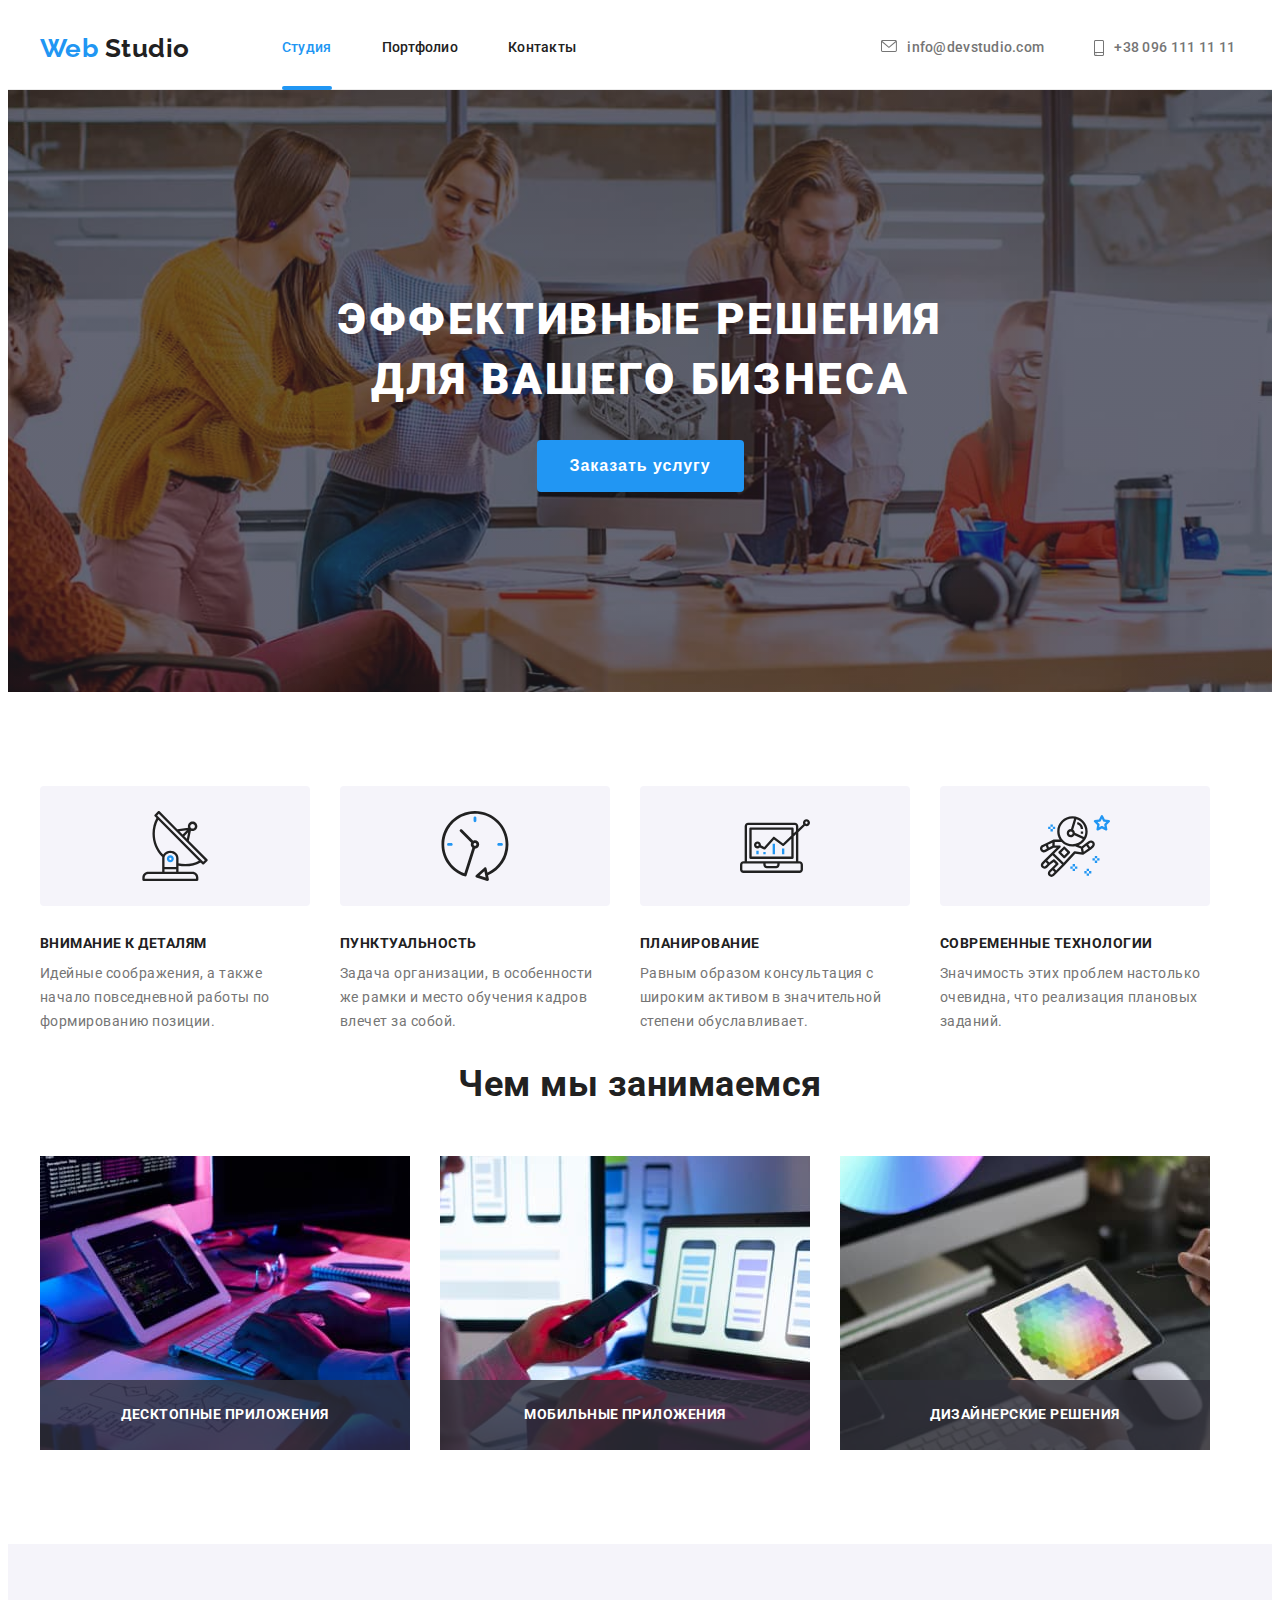
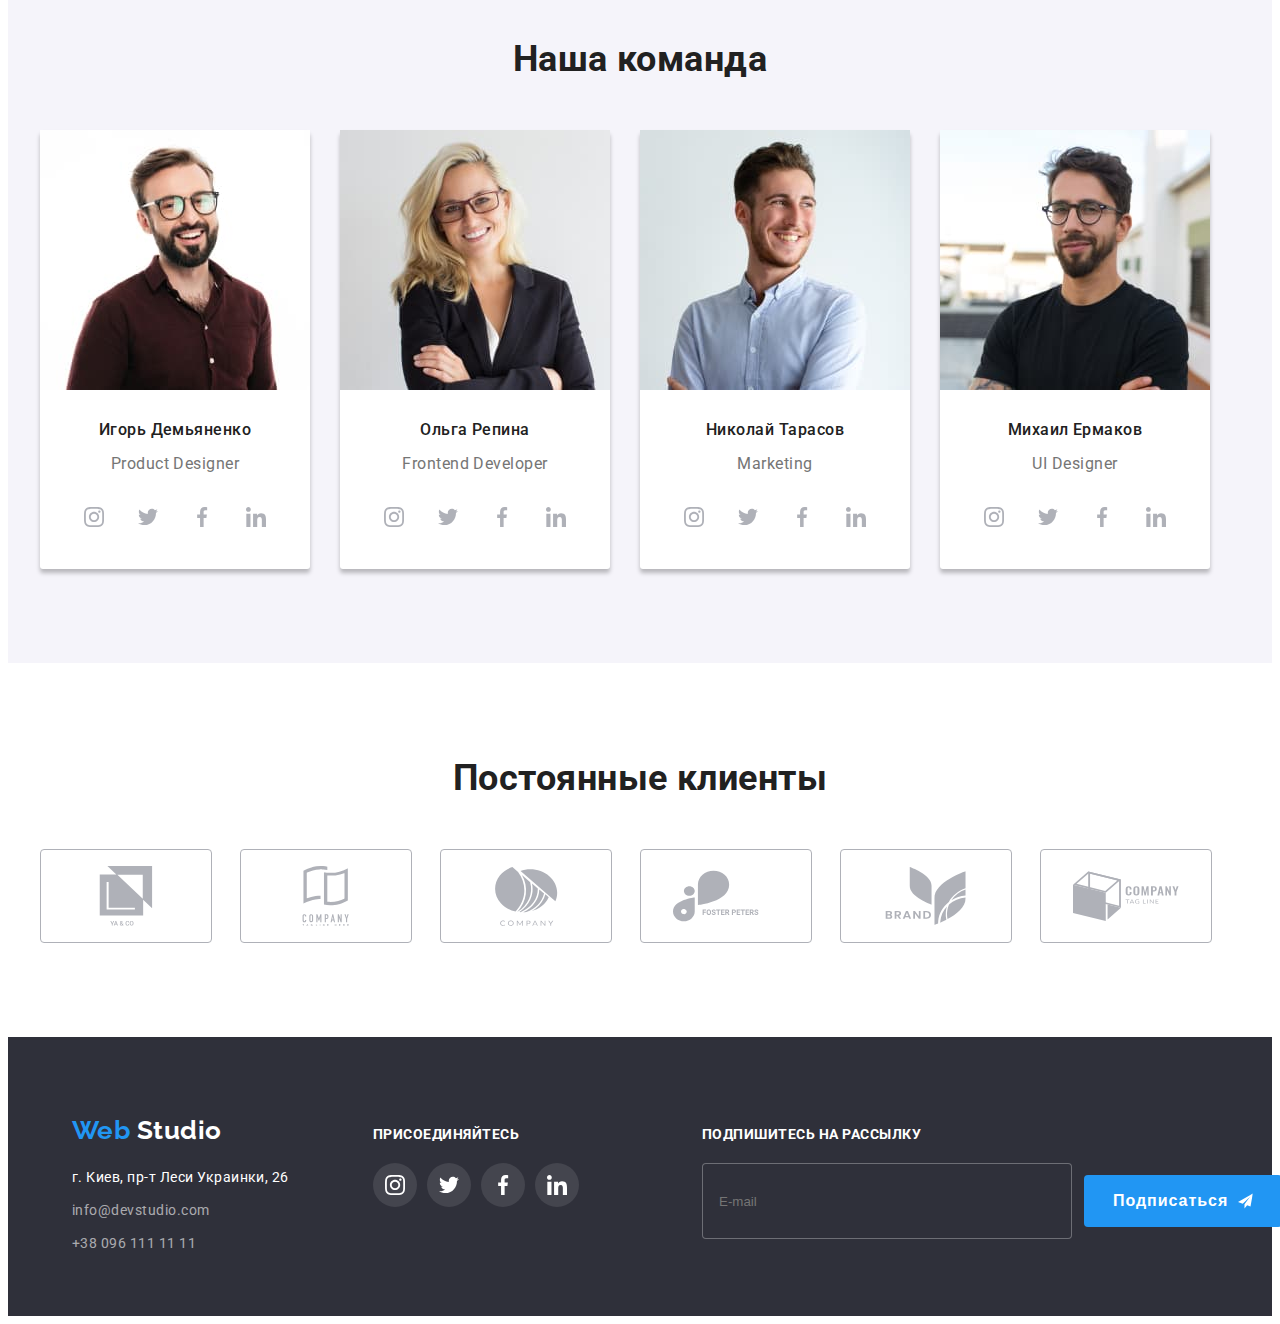
==== commit 1d9f1590: "second_correct-commit" ====
--- a/index.html
+++ b/index.html
@@ -459,67 +459,67 @@
     </section>
 </main>
   <!--Attic-->
-    <footer class="footer section">    
-        <div class="conteiner footer-conteiner">
-            <div class="box-logo">
-                <a href="" class="logo-footer">
-                    Web<span class="title-footer"> Studio</span>
-                </a>
-                    <div class="footer-text">
-                    <p class="adress">
-                        г. Киев, пр-т Леси Украинки, 26
-                    </p>
-                    <a href="mailto:info@devstudio.com" class="adress-mail">info@devstudio.com</a> 
-                    <a href="tel:+380961111111" class="adress-tel">+38 096 111 11 11</a>
-                </div>
+  <footer class="footer section no-padding">    
+    <div class="conteiner footer-conteiner">
+        <div class="box-logo">
+            <a href="" class="logo-footer">
+                Web<span class="title-footer"> Studio</span>
+            </a>
+                <div class="footer-text">
+                <p class="adress">
+                    г. Киев, пр-т Леси Украинки, 26
+                </p>
+                <a href="mailto:info@devstudio.com" class="adress-mail">info@devstudio.com</a> 
+                <a href="tel:+380961111111" class="adress-tel">+38 096 111 11 11</a>
             </div>
-                <div class="join">
-                <h2 class="join__titl">присоединяйтесь</h2>
-                <ul class="join-list list">
-                    <li class="join-list__item">
-                                    <a class="join-list__link" href aria-label="instagram" target="_blank">
-                                        <svg class="join-list__icon" width="20" height="20">
-                                            <use href="./images/sprite-socialnetwork.svg#icon-instagram"></use>
-                                        </svg>
-                                    </a>
-                    </li>
-                    <li class="join-list__item">
-                                    <a class="join-list__link" href aria-label="twitter" target="_blank">
-                                        <svg class="join-list__icon" width="20" height="20">
-                                            <use href="./images/sprite-socialnetwork.svg#icon-twitter"></use>
-                                        </svg>
-                                    </a>
-                    </li>
-                    <li class="join-list__item">
-                                    <a class="join-list__link" href aria-label="facebook" target="_blank">
-                                        <svg class="join-list__icon" width="20" height="20">
-                                            <use href="./images/sprite-socialnetwork.svg#icon-facebook"></use>
-                                        </svg>
-                                    </a>
-                    </li>
-                    <li class="join-list__item">
-                                    <a class="join-list__link" href aria-label="linkedin" target="_blank">
-                                        <svg class="join-list__icon" width="20" height="20">
-                                            <use href="./images/sprite-socialnetwork.svg#icon-linkedin"></use>
-                                        </svg>
-                                    </a>
-                    </li>
-                </ul>
-            </div>      
-            <div class="mailing-form">
-                <h2 class="mailing-titl">Подпишитесь на рассылку</h2>
-                <Form class="subscriber-form" autocomplete="off">
-                    <label for="user_email" class="form-hidden">E-mail</label>
-                        <input class="subscriber-email"type="email" name="email" id="user_email" placeholder="E-mail"/>
-                        <button type="submit" class="subscriber-btn">Подписаться
-                            <svg class="send-icon" width="24" height="24">
-                                <use href="./images/sprite-modal-icon.svg#icon-icon-send-1"></use>
-                            </svg>
-                        </button>                      
-                </Form>
-            </div>
-        </div>        
-    </footer>
+        </div>
+            <div class="conteiner join">
+            <h2 class="join__titl">присоединяйтесь</h2>
+            <ul class="join-list list">
+                <li class="join-list__item">
+                                <a class="join-list__link" href aria-label="instagram" target="_blank">
+                                    <svg class="join-list__icon" width="20" height="20">
+                                        <use href="./images/sprite-socialnetwork.svg#icon-instagram"></use>
+                                    </svg>
+                                </a>
+                </li>
+                <li class="join-list__item">
+                                <a class="join-list__link" href aria-label="twitter" target="_blank">
+                                    <svg class="join-list__icon" width="20" height="20">
+                                        <use href="./images/sprite-socialnetwork.svg#icon-twitter"></use>
+                                    </svg>
+                                </a>
+                </li>
+                <li class="join-list__item">
+                                <a class="join-list__link" href aria-label="facebook" target="_blank">
+                                    <svg class="join-list__icon" width="20" height="20">
+                                        <use href="./images/sprite-socialnetwork.svg#icon-facebook"></use>
+                                    </svg>
+                                </a>
+                </li>
+                <li class="join-list__item">
+                                <a class="join-list__link" href aria-label="linkedin" target="_blank">
+                                    <svg class="join-list__icon" width="20" height="20">
+                                        <use href="./images/sprite-socialnetwork.svg#icon-linkedin"></use>
+                                    </svg>
+                                </a>
+                </li>
+            </ul>
+        </div>      
+        <div class="mailing-form">
+            <h2 class="mailing-titl">Подпишитесь на рассылку</h2>
+            <Form class="subscriber-form" autocomplete="off">
+                <label for="user_email" class="form-hidden">E-mail</label>
+                    <input class="subscriber-email" type="email" name="email" id="user_email" placeholder="E-mail"/>
+                    <button type="submit" class="subscriber-btn">Подписаться
+                        <svg class="send-icon" width="24" height="24">
+                            <use href="./images/sprite-modal-icon.svg#icon-icon-send-1"></use>
+                        </svg>
+                    </button>                      
+            </Form>
+        </div>
+    </div>        
+</footer>
     <script src="./js/modal.js"></script>
     <script src="./js/menu.js"></script>
   </body>
--- a/css/main.min.css
+++ b/css/main.min.css
@@ -1,2 +1,2 @@
-:root{--primary-text-color: #212121;--text-color: #757575;--accent-text: #2196F3;--herotitle: #FFFFFF;--bgr-color: #FFFFFF}body{height:auto;background-color:var(--bgr-color);color:var(--primary-text-color);font-family:Roboto;letter-spacing:0.03em}@media screen and (min-width: 340px){.section{padding-top:40px}}@media screen and (min-width: 480px){.section{padding-top:60px;padding-bottom:60px}}@media screen and (min-width: 768px){.section{padding-top:60px}}@media screen and (min-width: 1200px){.section{padding-top:94px;padding-bottom:94px}}.section-title{margin-top:0;color:var(--primary-text-color);font-weight:700;line-height:1.17;text-align:center}@media screen and (min-width: 480px){.section-title{margin-bottom:30px;font-size:28px}}@media screen and (min-width: 768px){.section-title{margin-bottom:30px;font-size:28px}}@media screen and (min-width: 1200px){.section-title{margin-bottom:50px;font-size:36px}}.section-title.centered{text-align:center}.text{color:var(--text-color)}img{display:block;max-width:100%;height:auto}.list{padding:0;margin:0;list-style:none}h1,h2,h3,p{margin:0}.conteiner{margin-left:auto;margin-right:auto;padding-left:15px;padding-right:15px}@media screen and (min-width: 480px){.conteiner{width:480px}}@media screen and (min-width: 768px){.conteiner{width:768px}}@media screen and (min-width: 1200px){.conteiner{width:1200px}}.page-header{border-bottom:1px solid #ECECEC}@media screen and (min-width: 340px){.main-div{position:relative;display:-webkit-inline-box;display:-ms-inline-flexbox;display:inline-flex;-webkit-box-align:center;-ms-flex-align:center;align-items:center;-ms-flex-pack:distribute;justify-content:space-around;width:100%}.site-nav{display:block;margin-bottom:300px;text-align:start}.site-nav__item:not(:last-child){margin-bottom:32px}.site-nav__link{color:var(--primary-text-color);font-family:inherit;font-weight:500;font-size:40px;line-height:1.175;letter-spacing:0.02em;text-decoration:none;-webkit-transition-timing-function:cubic-bezier(0.4, 0, 0.2, 1);transition-timing-function:cubic-bezier(0.4, 0, 0.2, 1);-webkit-transition-duration:250ms;transition-duration:250ms}.site-nav__link--current{color:var(--accent-text)}.site-list{display:-webkit-box;display:-ms-flexbox;display:flex;margin-bottom:65px;text-align:start;-webkit-box-orient:vertical;-webkit-box-direction:reverse;-ms-flex-direction:column-reverse;flex-direction:column-reverse}.site-list__item:not(:last-child){margin-top:32px}.site-list__link-mail{color:var(--primary-text-color);font-family:inherit;font-weight:500;font-size:40px;line-height:1.175;letter-spacing:0.02em;text-decoration:none;-webkit-transition-timing-function:cubic-bezier(0.4, 0, 0.2, 1);transition-timing-function:cubic-bezier(0.4, 0, 0.2, 1);-webkit-transition-duration:250ms;transition-duration:250ms}.site-list__link-tell{color:var(--accent-text);font-family:inherit;font-weight:500;font-size:34px;line-height:1.175;letter-spacing:0.02em;text-decoration:none;-webkit-transition-timing-function:cubic-bezier(0.4, 0, 0.2, 1);transition-timing-function:cubic-bezier(0.4, 0, 0.2, 1);-webkit-transition-duration:250ms;transition-duration:250ms}.site-list__icon{display:none}.site-social{display:-webkit-box;display:-ms-flexbox;display:flex}.site-social__item{padding-right:10px;padding-left:10px;border-right:1px solid rgba(33,33,33,0.2)}.site-social__item:last-child{padding-right:0}.site-social .site-social__link{color:#2196F3;font-size:18px;font-weight:500;line-height:1.22;letter-spacing:0.02em;text-align:left}.header-menu__btn{display:-webkit-inline-box;display:-ms-inline-flexbox;display:inline-flex;cursor:pointer;margin:0;padding:0;border:none;background-color:transparent;z-index:2}}@media screen and (min-width: 340px) and (min-width: 768px){.header-menu__btn{display:none}}@media screen and (min-width: 340px){.header-menu__icon-cross{display:none}.header-menu__btn.is-open .header-menu__icon-cross{display:block;z-index:2}.header-menu__btn.is-open .header-menu__icon-menu{display:none}.header-menu__btn:hover,.header-menu__btn:focus{fill:var(--accent-text)}.header-menu{background-color:#ffff;padding:48px 40px;text-align:center;font-size:20px;z-index:1}}@media screen and (min-width: 340px) and (max-width: 767px){.header-menu{display:none;position:absolute;top:0;left:0;width:100%}}@media screen and (min-width: 340px){.header-menu.is-open{display:block;top:0%;left:0%}}@media screen and (min-width: 480px){.main-div{display:-webkit-inline-box;display:-ms-inline-flexbox;display:inline-flex;position:relative;-webkit-box-align:center;-ms-flex-align:center;align-items:center;-ms-flex-pack:distribute;justify-content:space-around;width:100%}.site-nav{display:block;margin-bottom:300px;text-align:start}.site-nav__item:not(:last-child){margin-bottom:32px}.site-nav__link{color:var(--primary-text-color);font-family:inherit;font-weight:500;font-size:40px;line-height:1.175;letter-spacing:0.02em;text-decoration:none;-webkit-transition-timing-function:cubic-bezier(0.4, 0, 0.2, 1);transition-timing-function:cubic-bezier(0.4, 0, 0.2, 1);-webkit-transition-duration:250ms;transition-duration:250ms}.site-nav__link--current{color:var(--accent-text)}.site-list{display:-webkit-box;display:-ms-flexbox;display:flex;margin-bottom:65px;text-align:start;-webkit-box-orient:vertical;-webkit-box-direction:reverse;-ms-flex-direction:column-reverse;flex-direction:column-reverse}.site-list__item:not(:last-child){margin-top:32px}.site-list__link-mail{color:var(--primary-text-color);font-family:inherit;font-weight:500;font-size:40px;line-height:1.175;letter-spacing:0.02em;text-decoration:none;-webkit-transition-timing-function:cubic-bezier(0.4, 0, 0.2, 1);transition-timing-function:cubic-bezier(0.4, 0, 0.2, 1);-webkit-transition-duration:250ms;transition-duration:250ms}.site-list__link-tell{color:var(--accent-text);font-family:inherit;font-weight:500;font-size:34px;line-height:1.175;letter-spacing:0.02em;text-decoration:none;-webkit-transition-timing-function:cubic-bezier(0.4, 0, 0.2, 1);transition-timing-function:cubic-bezier(0.4, 0, 0.2, 1);-webkit-transition-duration:250ms;transition-duration:250ms}.site-list__icon{display:none}.site-social{display:-webkit-box;display:-ms-flexbox;display:flex}.site-social__item{padding-right:10px;padding-left:10px;border-right:1px solid rgba(33,33,33,0.2)}.site-social__item:last-child{padding-right:0}.site-social .site-social__link{color:#2196F3;font-size:18px;font-weight:500;line-height:1.22;letter-spacing:0.02em;text-align:left}.header-menu__btn{display:-webkit-inline-box;display:-ms-inline-flexbox;display:inline-flex;cursor:pointer;margin:0;padding:0;border:none;background-color:transparent;z-index:2}}@media screen and (min-width: 480px) and (min-width: 768px){.header-menu__btn{display:none}}@media screen and (min-width: 480px){.header-menu__icon-cross{display:none}.header-menu__btn.is-open .header-menu__icon-cross{display:block;z-index:2}.header-menu__btn.is-open .header-menu__icon-menu{display:none}.header-menu__btn:hover,.header-menu__btn:focus{fill:var(--accent-text)}.header-menu{text-align:center;font-size:20px;z-index:1;display:none;position:absolute;top:0;left:0;width:100%}.header-menu.is-open{display:block;top:0%;left:0%}}@media screen and (min-width: 768px){.main-div{display:-webkit-box;display:-ms-flexbox;display:flex;-webkit-box-align:center;-ms-flex-align:center;align-items:center;padding:0;width:768px}.header-menu{display:-webkit-box;display:-ms-flexbox;display:flex;-webkit-box-align:center;-ms-flex-align:center;align-items:center;-webkit-box-pack:justify;-ms-flex-pack:justify;justify-content:space-between;padding:0;margin:0}.header-menu__navigation{display:-webkit-box;display:-ms-flexbox;display:flex}.site-nav{display:-webkit-box;display:-ms-flexbox;display:flex;margin-bottom:0}.site-nav__link{position:relative}.site-nav__link--current::after{position:absolute;bottom:-2px;left:0;content:'';display:block;width:100%;height:4px;border-radius:2px;background-color:#2196F3}.site-nav__item:not(:last-child){margin-right:50px;margin-bottom:0}.site-nav__link{display:block;padding-top:32px;padding-bottom:32px;color:var(--primary-text-color);font-family:inherit;font-weight:500;font-size:14px;line-height:1.14;letter-spacing:0.02em;text-decoration:none;-webkit-transition-timing-function:cubic-bezier(0.4, 0, 0.2, 1);transition-timing-function:cubic-bezier(0.4, 0, 0.2, 1);-webkit-transition-duration:250ms;transition-duration:250ms}.site-nav__link:hover,.site-nav__link:focus,.site-nav__link--current{color:var(--accent-text)}.header-menu__contact{display:-webkit-box;display:-ms-flexbox;display:flex}.site-list{display:block;margin-left:auto;list-style:none;margin-left:auto;margin-bottom:0;margin-left:84px}.site-list__item{position:relative;display:-webkit-box;display:-ms-flexbox;display:flex;-webkit-box-align:center;-ms-flex-align:center;align-items:center;-ms-flex-wrap:nowrap;flex-wrap:nowrap}.site-list__link{position:relative}.site-list__item:not(:last-child){margin-bottom:10px;margin-top:0}.site-list__link-mail,.site-list__link-tell{display:-webkit-box;display:-ms-flexbox;display:flex;color:var(--primary-text-color);font-family:inherit;font-weight:500;font-size:14px;line-height:1.14;letter-spacing:0.02em;text-decoration:none;-webkit-transition-timing-function:cubic-bezier(0.4, 0, 0.2, 1);transition-timing-function:cubic-bezier(0.4, 0, 0.2, 1);-webkit-transition-duration:250ms;transition-duration:250ms}.site-list__link-mail,.site-list__link-tell{color:var(--text-color)}.site-list__link-mail:hover,.site-list__link-mail:focus{color:var(--accent-text)}.site-list__link-tell:hover,.site-list__link-tell:focus{color:var(--accent-text)}.site-list__icon{display:block;fill:var(--text-color);margin-right:10px;-webkit-transition-timing-function:cubic-bezier(0.4, 0, 0.2, 1);transition-timing-function:cubic-bezier(0.4, 0, 0.2, 1);-webkit-transition-duration:250ms;transition-duration:250ms}.site-list__link-mail:hover .site-list__icon,.site-list__link-mail:focus .site-list__icon{fill:var(--accent-text)}.site-list__link-tell:hover .site-list__icon,.site-list__link-tell:focus .site-list__icon{fill:var(--accent-text)}.site-social{display:none}.header-menu.is-open{display:none}}@media screen and (min-width: 1200px){.main-div{display:-webkit-box;display:-ms-flexbox;display:flex;-webkit-box-align:center;-ms-flex-align:center;align-items:center;padding:0;width:1200px}.header-menu{display:-webkit-box;display:-ms-flexbox;display:flex;-webkit-box-align:center;-ms-flex-align:center;align-items:center;-ms-flex-pack:distribute;justify-content:space-around;padding:0;margin:0}.header-menu__navigation{display:-webkit-box;display:-ms-flexbox;display:flex}.site-nav{display:-webkit-box;display:-ms-flexbox;display:flex;margin-bottom:0}.site-nav__link{position:relative}.site-nav__link--current::after{position:absolute;bottom:-2px;left:0;content:'';display:block;width:100%;height:4px;border-radius:2px;background-color:#2196F3}.site-nav__item:not(:last-child){margin-right:50px;margin-bottom:0}.site-nav__link{display:block;padding-top:32px;padding-bottom:32px;color:var(--primary-text-color);font-family:inherit;font-weight:500;font-size:14px;line-height:1.14;letter-spacing:0.02em;text-decoration:none;-webkit-transition-timing-function:cubic-bezier(0.4, 0, 0.2, 1);transition-timing-function:cubic-bezier(0.4, 0, 0.2, 1);-webkit-transition-duration:250ms;transition-duration:250ms}.site-nav__link:hover,.site-nav__link:focus,.site-nav__link--current{color:var(--accent-text)}.header-menu__contact{display:-webkit-box;display:-ms-flexbox;display:flex;-webkit-box-pack:end;-ms-flex-pack:end;justify-content:end}.site-list{display:-webkit-box;display:-ms-flexbox;display:flex;-webkit-box-orient:horizontal;-webkit-box-direction:normal;-ms-flex-direction:row;flex-direction:row;margin-left:auto;list-style:none;-webkit-box-pack:baseline;-ms-flex-pack:baseline;justify-content:baseline;margin-left:305px}.site-list__item{position:relative;display:-webkit-box;display:-ms-flexbox;display:flex;-webkit-box-align:center;-ms-flex-align:center;align-items:center;margin-bottom:0}.site-list__link-mail,.site-list__link-tell{position:relative;margin-bottom:0}.site-list__item:not(:last-child){margin-right:50px;margin-bottom:0}.site-list__link-mail,.site-list__link-tell{display:-webkit-box;display:-ms-flexbox;display:flex;color:var(--primary-text-color);font-family:inherit;font-weight:500;font-size:14px;line-height:1.14;letter-spacing:0.02em;text-decoration:none;-webkit-transition-timing-function:cubic-bezier(0.4, 0, 0.2, 1);transition-timing-function:cubic-bezier(0.4, 0, 0.2, 1);-webkit-transition-duration:250ms;transition-duration:250ms}.site-list__link-mail,.site-list__link-tell{color:var(--text-color)}.site-list__link-mail:hover,.site-list__link-mail:focus{color:var(--accent-text)}.site-list__link-tell:hover,.site-list__link-tell:focus{color:var(--accent-text)}.site-list__icon{display:block;fill:var(--text-color);margin-right:10px;-webkit-transition-timing-function:cubic-bezier(0.4, 0, 0.2, 1);transition-timing-function:cubic-bezier(0.4, 0, 0.2, 1);-webkit-transition-duration:250ms;transition-duration:250ms}.site-list__link-mail:hover .site-list__icon,.site-list__link-mail:focus .site-list__icon{fill:var(--accent-text)}.site-list__link-tell:hover .site-list__icon,.site-list__link-tell:focus .site-list__icon{fill:var(--accent-text)}.site-list .site-social{display:none}}.logo{display:inline-block;-webkit-box-align:start;-ms-flex-align:start;align-items:flex-start;padding-top:25px;padding-bottom:25px;color:var(--accent-text);font-family:'Raleway';font-weight:700;font-size:26px;line-height:1.19;text-decoration:none}@media screen and (max-width: 1199px){.logo{margin-right:88px;font-size:24px;line-height:1.17}}@media screen and (min-width: 1200px){.logo{margin-right:92px}}.logo__title{color:var(--primary-text-color)}.logo-footer{display:block;padding:0;margin-bottom:20px;color:var(--accent-text);font-family:'Raleway';font-weight:700;font-size:26px;line-height:1.19;text-decoration:none}.title-footer{color:var(--herotitle)}.baсkdrop{position:fixed;top:0;left:0;width:100%;height:100%;background-color:rgba(47,48,58,0.4)}.baсkdrop.is-hidden{opacity:0;pointer-events:none;visibility:hidden}@media screen and (min-width: 340px) and (max-width: 480px){.modal{width:340px}}@media screen and (min-width: 480px) and (max-width: 1199px){.modal{width:450px}}@media screen and (min-width: 1200px){.modal{width:528px}}.modal{position:absolute;top:50%;left:50%;-webkit-transform:translate(-50%, -50%);transform:translate(-50%, -50%);-webkit-box-shadow:0px 4px 4px 0px #00000040;box-shadow:0px 4px 4px 0px #00000040;background-color:var(--bgr-color);text-align:center}.modal__btn{position:absolute;top:8px;right:8px;display:-webkit-box;display:-ms-flexbox;display:flex;-webkit-box-align:center;-ms-flex-align:center;align-items:center;-webkit-box-pack:center;-ms-flex-pack:center;justify-content:center;padding:0;margin:0;width:30px;height:30px;background-color:var(--bgr-color);border:1px solid #AFB1B8;border-radius:50%;cursor:pointer}.modal__icon{fill:#000000;-webkit-transition-timing-function:cubic-bezier(0.4, 0, 0.2, 1);transition-timing-function:cubic-bezier(0.4, 0, 0.2, 1);-webkit-transition-duration:250ms;transition-duration:250ms}.modal__icon:hover,.modal__icon:focus{fill:var(--accent-text)}.modal__form{padding:40px;text-align:left;margin-left:auto;margin-right:auto}.modal__text{color:#212121;font-size:20px;font-weight:700;line-height:1.1;text-align:center}.field{position:relative;display:-webkit-box;display:-ms-flexbox;display:flex;-webkit-box-orient:vertical;-webkit-box-direction:normal;-ms-flex-direction:column;flex-direction:column;margin-top:10px}.field__name{margin-bottom:4px}.field__user{width:100%;border:1px solid #21212133;border-radius:4px;outline:none;cursor:pointer;-webkit-transition-timing-function:cubic-bezier(0.4, 0, 0.2, 1);transition-timing-function:cubic-bezier(0.4, 0, 0.2, 1);-webkit-transition-duration:250ms;transition-duration:250ms}.field__user{height:40px;padding:11px 12px 11px 32px}.field__user:focus{border-color:var(--accent-text)}.field__user:focus+.form-icon{fill:#2196F3}textarea{padding:12px 16px;resize:none;width:100%;border:1px solid #21212133;border-radius:4px;outline:none;cursor:pointer;-webkit-transition-timing-function:cubic-bezier(0.4, 0, 0.2, 1);transition-timing-function:cubic-bezier(0.4, 0, 0.2, 1);-webkit-transition-duration:250ms;transition-duration:250ms}textarea:focus{border-color:var(--accent-text)}.comment-form{display:-webkit-box;display:-ms-flexbox;display:flex;-webkit-box-orient:vertical;-webkit-box-direction:normal;-ms-flex-direction:column;flex-direction:column;width:100%;height:120px;margin-top:10px}.comment-form__name{margin-bottom:4px}.policy-form{margin-top:20px;margin-bottom:30px}.submit-btn{margin:0 auto;padding-top:10px;padding-bottom:10px;padding-left:57px;padding-right:57px;border-radius:4px;font-style:normal;background-color:var(--accent-text);color:var(--herotitle);border:1px solid transparent;font-weight:700;font-size:16px;line-height:1.88;display:-webkit-box;display:-ms-flexbox;display:flex;-webkit-box-align:center;-ms-flex-align:center;align-items:center;letter-spacing:0.06em}.form-icon{position:absolute;top:50%;left:12px;display:inline-block;fill:currentColor;-webkit-transition-timing-function:cubic-bezier(0.4, 0, 0.2, 1);transition-timing-function:cubic-bezier(0.4, 0, 0.2, 1);-webkit-transition-duration:250ms;transition-duration:250ms}.stile-name{color:#757575;font-size:12px;font-weight:400;line-height:1.17;letter-spacing:0.01em;text-align:left}.stile-agree{color:#757575;font-size:14px;font-weight:400;line-height:1.71;letter-spacing:0.03em;text-align:left}.agree-text{color:var(--accent-text);font-size:14px;font-weight:400;line-height:1.71;letter-spacing:0.03em;text-align:left;text-decoration:underline}.checkbox{-webkit-appearance:none;-moz-appearance:none;appearance:none;position:absolute}.policy-icon{display:inline-block;margin-right:4px;width:16px;height:15px;border:2px solid #212121;border-radius:3px}.checkbox:checked+.policy-icon{background-color:#2196F3;background-image:url("../images/icon-checkbox.svg");border:2px solid transparent;background-repeat:no-repeat;background-size:contain;background-origin:border-box}.send-icon{margin-left:10px}@media screen and (min-width: 340px){.subscriber-form{display:-webkit-box;display:-ms-flexbox;display:flex;position:relative;text-align:center;-ms-flex-wrap:wrap;flex-wrap:wrap;-webkit-box-pack:center;-ms-flex-pack:center;justify-content:center}.form-hidden{position:absolute;overflow:hidden;margin:0;padding:0px;width:1px;height:1px;color:#FFFFFF99;font-size:16px;font-weight:400;line-height:1.21;letter-spacing:0.03em;text-align:left}.subscriber-email{display:-webkit-box;display:-ms-flexbox;display:flex;width:100%;height:50px;margin-bottom:20px;padding-left:16px;padding-top:12px;padding-bottom:12px;outline:none;color:var(--herotitle);background-color:#2F303A;border:1px solid #FFFFFF4D;border-radius:4px}}@media screen and (min-width: 480px){.subscriber-form{display:-webkit-box;display:-ms-flexbox;display:flex;position:relative;text-align:center;-ms-flex-wrap:wrap;flex-wrap:wrap;-webkit-box-pack:center;-ms-flex-pack:center;justify-content:center}.form-hidden{position:absolute;overflow:hidden;margin:0;padding:0px;width:1px;height:1px;color:#FFFFFF99;font-size:16px;font-weight:400;line-height:1.21;letter-spacing:0.03em;text-align:left}.subscriber-email{display:-webkit-box;display:-ms-flexbox;display:flex;width:100%;height:50px;margin-bottom:20px;padding-left:16px;padding-top:12px;padding-bottom:12px;outline:none;color:var(--herotitle);background-color:#2F303A;border:1px solid #FFFFFF4D;border-radius:4px}}@media screen and (min-width: 768px){.subscriber-form{display:-webkit-box;display:-ms-flexbox;display:flex;position:relative;-webkit-box-align:center;-ms-flex-align:center;align-items:center;-ms-flex-wrap:wrap;flex-wrap:wrap;-webkit-box-orient:vertical;-webkit-box-direction:normal;-ms-flex-direction:column;flex-direction:column;-webkit-box-pack:center;-ms-flex-pack:center;justify-content:center}.form-hidden{position:absolute;overflow:hidden;margin:0;padding:0px;width:1px;height:1px;color:#FFFFFF99;font-size:16px;font-weight:400;line-height:1.21;letter-spacing:0.03em;text-align:left}.subscriber-email{display:-webkit-box;display:-ms-flexbox;display:flex;width:450px;height:50px;margin-right:12px;margin-bottom:20px;padding-left:16px;padding-top:12px;padding-bottom:12px;outline:transparent;cursor:pointer;color:var(--herotitle);background-color:#2F303A;border:1px solid #FFFFFF4D;border-radius:4px}}@media screen and (min-width: 1200px){.subscriber-form{position:relative;display:-webkit-inline-box;display:-ms-inline-flexbox;display:inline-flex;-ms-flex-wrap:nowrap;flex-wrap:nowrap;-webkit-box-orient:horizontal;-webkit-box-direction:normal;-ms-flex-direction:row;flex-direction:row;margin:0;padding:0;text-align:start}.form-hidden{position:absolute;overflow:hidden;margin:0;padding:0px;width:1px;height:1px;color:#FFFFFF99;font-size:16px;font-weight:400;line-height:1.21;letter-spacing:0.03em;text-align:left}.subscriber-email{display:-webkit-box;display:-ms-flexbox;display:flex;-webkit-box-pack:start;-ms-flex-pack:start;justify-content:flex-start;width:350px;height:50px;padding-top:12px;padding-bottom:12px;margin-bottom:0;outline:none;color:var(--herotitle);background-color:#2F303A;border:1px solid #FFFFFF4D;border-radius:4px}}.hero__button{margin:0 auto;padding-top:10px;padding-bottom:10px;padding-left:32px;padding-right:32px;border-radius:4px;font-style:normal;background-color:var(--accent-text);color:var(--herotitle);border:1px solid transparent;font-weight:700;font-size:16px;line-height:1.88;display:-webkit-box;display:-ms-flexbox;display:flex;-webkit-box-align:center;-ms-flex-align:center;align-items:center;letter-spacing:0.06em}.subscriber-btn{width:198px;padding-top:10px;padding-bottom:10px;padding-left:28px;padding-right:28px;border-radius:4px;-webkit-box-pack:center;-ms-flex-pack:center;justify-content:center;font-style:normal;background-color:var(--accent-text);color:var(--herotitle);border:1px solid transparent;font-weight:700;font-size:16px;line-height:1.88;display:-webkit-box;display:-ms-flexbox;display:flex;-webkit-box-align:center;-ms-flex-align:center;align-items:center;letter-spacing:0.06em}@media screen and (min-width: 340px){.filter-list{display:-webkit-box;display:-ms-flexbox;display:flex;-webkit-box-align:center;-ms-flex-align:center;align-items:center;-ms-flex-wrap:wrap;flex-wrap:wrap;-webkit-box-pack:start;-ms-flex-pack:start;justify-content:start;list-style-type:none;margin-top:0;margin-bottom:38px;padding:0}.filter-list__item{margin-bottom:12px}}@media screen and (min-width: 480px){.filter-list{display:-webkit-box;display:-ms-flexbox;display:flex;-webkit-box-align:center;-ms-flex-align:center;align-items:center;-ms-flex-wrap:wrap;flex-wrap:wrap;-webkit-box-pack:start;-ms-flex-pack:start;justify-content:start;list-style-type:none;margin-top:0;margin-bottom:38px;padding:0}.filter-list__item{margin-bottom:12px}}@media screen and (min-width: 768px){.filter-list{display:-webkit-box;display:-ms-flexbox;display:flex;-webkit-box-align:center;-ms-flex-align:center;align-items:center;-ms-flex-wrap:nowrap;flex-wrap:nowrap;-webkit-box-pack:center;-ms-flex-pack:center;justify-content:center;list-style-type:none;margin-top:0;margin-bottom:30px;padding:0}}@media screen and (min-width: 1200px){.filter-list{display:-webkit-box;display:-ms-flexbox;display:flex;-webkit-box-align:center;-ms-flex-align:center;align-items:center;-ms-flex-wrap:nowrap;flex-wrap:nowrap;-webkit-box-pack:center;-ms-flex-pack:center;justify-content:center;list-style-type:none;margin-top:0;margin-bottom:50px;padding:0}}.filter-list{-webkit-transition-timing-function:cubic-bezier(0.4, 0, 0.2, 1);transition-timing-function:cubic-bezier(0.4, 0, 0.2, 1);-webkit-transition-duration:250ms;transition-duration:250ms}.filter-list__item{margin-top:0}.filter-list__item:not(:last-child){margin-right:8px}.filter-list__item button:hover,.filter-list__item button:focus{background-color:#2196f3}.filter-list__btn{padding-top:6px;padding-bottom:6px;padding-left:22px;padding-right:22px;border:none;border-radius:4px;font-family:'Roboto';font-style:normal;color:var(--primary-text-color);font-weight:500;font-size:16px;line-height:1.7;text-align:center;-webkit-transition-timing-function:cubic-bezier(0.4, 0, 0.2, 1);transition-timing-function:cubic-bezier(0.4, 0, 0.2, 1);-webkit-transition-duration:250ms;transition-duration:250ms}.filter-list__btn:hover,.filter-list__btn:focus{color:#FFFFFF}.cosial-list{display:-webkit-box;display:-ms-flexbox;display:flex;-webkit-box-pack:center;-ms-flex-pack:center;justify-content:center;-webkit-box-align:center;-ms-flex-align:center;align-items:center;margin-top:16px;list-style:none}.cosial-list__item:not(:last-child){margin-right:10px}.cosial-list__link{display:-webkit-box;display:-ms-flexbox;display:flex;-webkit-box-align:center;-ms-flex-align:center;align-items:center;-webkit-box-pack:center;-ms-flex-pack:center;justify-content:center;padding:0;margin:0;width:44px;height:44px;background-color:var(--bgr-color);border-radius:50%;-webkit-transition-timing-function:cubic-bezier(0.4, 0, 0.2, 1);transition-timing-function:cubic-bezier(0.4, 0, 0.2, 1);-webkit-transition-duration:250ms;transition-duration:250ms}.cosial-list__link:hover,.cosial-list__link:focus{background-color:var(--accent-text);border:1px solid #FFFFFF}.cosial-list__icon{fill:#AFB1B8;-webkit-transition-property:fill;transition-property:fill;-webkit-transition-timing-function:cubic-bezier(0.4, 0, 0.2, 1);transition-timing-function:cubic-bezier(0.4, 0, 0.2, 1);-webkit-transition-duration:250ms;transition-duration:250ms}.cosial-list__link:hover .cosial-list__icon,.cosial-list__link:focus .cosial-list__icon{fill:#FFFFFF}@media screen and (min-width: 340px){.join{display:block;padding:0;margin-left:0;width:100%}.join-list{display:-webkit-box;display:-ms-flexbox;display:flex;-webkit-box-pack:center;-ms-flex-pack:center;justify-content:center;-webkit-box-align:center;-ms-flex-align:center;align-items:center}.join-list__item{margin-right:10px}.join-list__item:last-child{margin-right:0px}.join-list__link{display:-webkit-box;display:-ms-flexbox;display:flex;-webkit-box-align:center;-ms-flex-align:center;align-items:center;-webkit-box-pack:center;-ms-flex-pack:center;justify-content:center;padding:0;margin:0;width:44px;height:44px;background-color:#FFFFFF1A;border-radius:50%;-webkit-transition-property:background-color;transition-property:background-color;-webkit-transition-timing-function:cubic-bezier(0.4, 0, 0.2, 1);transition-timing-function:cubic-bezier(0.4, 0, 0.2, 1);-webkit-transition-duration:250ms;transition-duration:250ms}.join-list__link:hover,.join-list__link:focus{background-color:var(--accent-text)}.join-list__icon{fill:#FFFFFF;padding:0;-webkit-transition-property:fill;transition-property:fill;-webkit-transition-timing-function:cubic-bezier(0.4, 0, 0.2, 1);transition-timing-function:cubic-bezier(0.4, 0, 0.2, 1);-webkit-transition-duration:250ms;transition-duration:250ms}.join-list__icon:hover,.join-list__icon:focus{fill:#FFFFFF}}@media screen and (min-width: 480px){.join{display:block;padding:0;margin-left:0;width:100%}.join-list{display:-webkit-box;display:-ms-flexbox;display:flex;-webkit-box-pack:center;-ms-flex-pack:center;justify-content:center;-webkit-box-align:center;-ms-flex-align:center;align-items:center}.join-list__item{margin-right:10px}.join-list__item:last-child{margin-right:0px}.join-list__link{display:-webkit-box;display:-ms-flexbox;display:flex;-webkit-box-align:center;-ms-flex-align:center;align-items:center;-webkit-box-pack:center;-ms-flex-pack:center;justify-content:center;padding:0;margin:0;width:44px;height:44px;background-color:#FFFFFF1A;border-radius:50%;-webkit-transition-property:background-color;transition-property:background-color;-webkit-transition-timing-function:cubic-bezier(0.4, 0, 0.2, 1);transition-timing-function:cubic-bezier(0.4, 0, 0.2, 1);-webkit-transition-duration:250ms;transition-duration:250ms}.join-list__link:hover,.join-list__link:focus{background-color:var(--accent-text)}.join-list__icon{fill:#FFFFFF;padding:0;-webkit-transition-property:fill;transition-property:fill;-webkit-transition-timing-function:cubic-bezier(0.4, 0, 0.2, 1);transition-timing-function:cubic-bezier(0.4, 0, 0.2, 1);-webkit-transition-duration:250ms;transition-duration:250ms}.join-list__icon:hover,.join-list__icon:focus{fill:#FFFFFF}}@media screen and (min-width: 768px){.join{display:block;padding:0;margin-left:0;margin-right:0;width:206px}.join-list{display:-webkit-box;display:-ms-flexbox;display:flex;justify-items:center;-webkit-box-align:center;-ms-flex-align:center;align-items:center;width:206px}.join-list__item{margin-right:10px}.join-list__item:last-child{margin-right:0px}.join-list__link{display:-webkit-box;display:-ms-flexbox;display:flex;-webkit-box-align:center;-ms-flex-align:center;align-items:center;-webkit-box-pack:center;-ms-flex-pack:center;justify-content:center;padding:0;margin:0;width:44px;height:44px;background-color:#FFFFFF1A;border-radius:50%;-webkit-transition-property:background-color;transition-property:background-color;-webkit-transition-timing-function:cubic-bezier(0.4, 0, 0.2, 1);transition-timing-function:cubic-bezier(0.4, 0, 0.2, 1);-webkit-transition-duration:250ms;transition-duration:250ms}.join-list__link:hover,.join-list__link:focus{background-color:var(--accent-text)}.join-list__icon{fill:#FFFFFF;padding:0;-webkit-transition-property:fill;transition-property:fill;-webkit-transition-timing-function:cubic-bezier(0.4, 0, 0.2, 1);transition-timing-function:cubic-bezier(0.4, 0, 0.2, 1);-webkit-transition-duration:250ms;transition-duration:250ms}.join-list__icon:hover,.join-list__icon:focus{fill:#FFFFFF}}.join__titl{margin-bottom:20px;color:var(--bgr-color);font-weight:700;font-size:14px;line-height:1.14;letter-spacing:3%;text-transform:uppercase}@media screen and (min-width: 1200px){.join{display:block;padding:0;margin-left:0;margin-right:93px;width:206px}.join-list{display:-webkit-box;display:-ms-flexbox;display:flex;justify-items:center;-webkit-box-align:center;-ms-flex-align:center;align-items:center}.join-list__item{margin-right:10px}.join-list__item:last-child{margin-right:0px}.join-list__link{display:-webkit-box;display:-ms-flexbox;display:flex;-webkit-box-align:center;-ms-flex-align:center;align-items:center;-webkit-box-pack:center;-ms-flex-pack:center;justify-content:center;padding:0;margin:0;width:44px;height:44px;background-color:#FFFFFF1A;border-radius:50%;-webkit-transition-property:background-color;transition-property:background-color;-webkit-transition-timing-function:cubic-bezier(0.4, 0, 0.2, 1);transition-timing-function:cubic-bezier(0.4, 0, 0.2, 1);-webkit-transition-duration:250ms;transition-duration:250ms}.join-list__link:hover,.join-list__link:focus{background-color:var(--accent-text)}.join-list__icon{fill:#FFFFFF;padding:0;-webkit-transition-property:fill;transition-property:fill;-webkit-transition-timing-function:cubic-bezier(0.4, 0, 0.2, 1);transition-timing-function:cubic-bezier(0.4, 0, 0.2, 1);-webkit-transition-duration:250ms;transition-duration:250ms}.join-list__icon:hover,.join-list__icon:focus{fill:#FFFFFF}}.join__titl{margin-bottom:20px;color:var(--bgr-color);font-weight:700;font-size:14px;line-height:1.14;letter-spacing:3%;text-transform:uppercase}@media screen and (min-width: 340px){.footer{display:none}}@media screen and (min-width: 480px){.footer{background-color:#30313b;display:block}.footer-conteiner{text-align:center;width:100%}.box-logo{text-align:center;padding:0;margin-bottom:60px}.mailing-form{-webkit-box-pack:center;-ms-flex-pack:center;justify-content:center;margin-top:60px}.mailing-titl{text-align:center}.footer-text{width:auto}}@media screen and (min-width: 768px){.footer{background-color:#2F303A;display:block}.footer-conteiner{display:-webkit-box;display:-ms-flexbox;display:flex;-ms-flex-pack:distribute;justify-content:space-around;-webkit-box-align:baseline;-ms-flex-align:baseline;align-items:baseline;-ms-flex-wrap:wrap;flex-wrap:wrap;padding-left:64px;padding-right:101px}.box-logo{margin-right:165px;margin-bottom:0;text-align:center;padding:0}.mailing-form{-webkit-box-pack:center;-ms-flex-pack:center;justify-content:center;margin-top:60px}.footer-text{width:auto}.mailing-titl{text-align:center}}@media screen and (min-width: 1200px){.footer{background-color:#2F303A;display:block;padding-bottom:0}.footer-conteiner{width:1200px;display:-webkit-box;display:-ms-flexbox;display:flex;-ms-flex-pack:distribute;justify-content:space-around;-ms-flex-wrap:nowrap;flex-wrap:nowrap;-webkit-box-align:baseline;-ms-flex-align:baseline;align-items:baseline;text-align:start;padding-top:60px;padding-bottom:60px}.mailing-form{margin-top:30px;width:570px;margin-left:auto;-webkit-box-pack:start;-ms-flex-pack:start;justify-content:flex-start}.mailing-titl{text-align:left;margin:0}.box-logo{display:block;-webkit-box-pack:start;-ms-flex-pack:start;justify-content:flex-start;text-align:start;margin-right:70px;padding:0}.footer-text{width:231px}}.footer-text{display:block;padding:0;margin-top:20px;margin-bottom:0px;margin-left:0px;margin-right:0px}.adress{margin:0px 0px 9px 0px;padding:0;color:var(--herotitle);font-size:14px;line-height:1.7}.adress-mail{display:block;margin:0px 0px 9px 0px;padding:0;color:rgba(255,255,255,0.6);font-size:14px;line-height:1.71;text-decoration:none}.adress-tel{display:block;margin:0;padding:0;color:rgba(255,255,255,0.6);font-size:14px;line-height:1.71;text-decoration:none}.mailing-titl{margin-bottom:20px;color:var(--bgr-color);font-size:14px;font-weight:700;line-height:1.14;text-transform:uppercase}@media screen and (min-width: 480px){.hero{padding-top:118px;padding-bottom:118px;background-image:-webkit-gradient(linear, left top, left bottom, from(rgba(47,48,58,0.4)), to(rgba(47,48,58,0.4))),url(../images/images1/hero/hero1480.jpg);background-image:linear-gradient(rgba(47,48,58,0.4), rgba(47,48,58,0.4)),url(../images/images1/hero/hero1480.jpg)}}@media screen and (min-width: 480px) and (min-device-pixel-ratio: 2), screen and (min-width: 480px) and (-webkit-min-device-pixel-ratio: 2), screen and (min-width: 480px) and (min-resolution: 2dppx){.hero{background-image:-webkit-gradient(linear, left top, left bottom, from(rgba(47,48,58,0.4)), to(rgba(47,48,58,0.4))),url(../images/images1/hero/hero2480.jpg);background-image:linear-gradient(rgba(47,48,58,0.4), rgba(47,48,58,0.4)),url(../images/images1/hero/hero2480.jpg)}}@media screen and (min-width: 768px){.hero{padding-top:118px;padding-bottom:118px;background-image:-webkit-gradient(linear, left top, left bottom, from(rgba(47,48,58,0.4)), to(rgba(47,48,58,0.4))),url(../images/images1/hero/hero1768.jpg);background-image:linear-gradient(rgba(47,48,58,0.4), rgba(47,48,58,0.4)),url(../images/images1/hero/hero1768.jpg)}}@media screen and (min-width: 768px) and (min-device-pixel-ratio: 2), screen and (min-width: 768px) and (-webkit-min-device-pixel-ratio: 2), screen and (min-width: 768px) and (min-resolution: 2dppx){.hero{background-image:-webkit-gradient(linear, left top, left bottom, from(rgba(47,48,58,0.4)), to(rgba(47,48,58,0.4))),url(../images/images1/hero/hero2768.jpg);background-image:linear-gradient(rgba(47,48,58,0.4), rgba(47,48,58,0.4)),url(../images/images1/hero/hero2768.jpg)}}@media screen and (min-width: 1200px){.hero{background-image:-webkit-gradient(linear, left top, left bottom, from(rgba(47,48,58,0.4)), to(rgba(47,48,58,0.4))),url(../images/images1/hero/imghero11200.jpg);background-image:linear-gradient(rgba(47,48,58,0.4), rgba(47,48,58,0.4)),url(../images/images1/hero/imghero11200.jpg);padding-top:200px;padding-bottom:200px}}@media screen and (min-width: 1200px) and (min-device-pixel-ratio: 2), screen and (min-width: 1200px) and (-webkit-min-device-pixel-ratio: 2), screen and (min-width: 1200px) and (min-resolution: 2dppx){.hero-section{background-image:-webkit-gradient(linear, left top, left bottom, from(rgba(47,48,58,0.4)), to(rgba(47,48,58,0.4))),url(../images/images1/hero/imghero21200.jpg);background-image:linear-gradient(rgba(47,48,58,0.4), rgba(47,48,58,0.4)),url(../images/images1/hero/imghero21200.jpg)}}.hero{position:relative;margin-left:auto;margin-right:auto;max-width:1600px;background-color:var(--bgr-color);background-repeat:no-repeat;background-position:center;background-size:cover;text-align:center}.hero__title{margin-bottom:30px;margin-top:0px;margin-left:auto;margin-right:auto;color:var(--herotitle);font-weight:900;font-size:44px;line-height:1.36;letter-spacing:0.06em;text-transform:uppercase;text-align:center}@media screen and (min-width: 480px){.hero__title{width:360px;font-weight:900;font-size:26px;line-height:1.71}}@media screen and (min-width: 768px){.hero__title{width:360px;font-weight:900;font-size:26px;line-height:1.71}}@media screen and (min-width: 1200px){.hero__title{width:696px;font-weight:900;font-size:44px;line-height:1.36}}.advantages__title{margin-top:0px;margin-bottom:10px;font-weight:700;font-size:14px;line-height:1.14;text-transform:uppercase}.advantages__text{margin-top:0;color:var(--text-color);font-size:14px;line-height:1.71}@media screen and (min-width: 340px){.advantages-list__item{width:100%}.advantages-list__item:not(:last-child){margin-bottom:30px}.section-picture{display:-webkit-box;display:-ms-flexbox;display:flex;-webkit-box-pack:center;-ms-flex-pack:center;justify-content:center;-webkit-box-align:center;-ms-flex-align:center;align-items:center;background-color:#F5F4FA;border-radius:4px;width:100%;height:120px;margin-bottom:30px;padding:0}}@media screen and (min-width: 480px){.advantages__title{text-align:center}.advantages-list__item{width:100%}.advantages-list__item:not(:last-child){margin-bottom:30px}.section-picture{display:-webkit-box;display:-ms-flexbox;display:flex;-webkit-box-pack:center;-ms-flex-pack:center;justify-content:center;-webkit-box-align:center;-ms-flex-align:center;align-items:center;background-color:#F5F4FA;border-radius:4px;width:100%;height:120px;margin-bottom:30px;padding:0}}@media screen and (min-width: 768px){.advantages{padding-bottom:0}.advantages__title{text-align:start}.advantages-list{display:-webkit-box;display:-ms-flexbox;display:flex;-ms-flex-wrap:wrap;flex-wrap:wrap}.advantages-list__item{width:calc((100% - 2 * 30px) / 2)}.advantages-list__item:not(:nth-last-child(-n+2)){margin-bottom:30px}.advantages-list__item:nth-child(odd){margin-right:30px}.section-picture{display:-webkit-box;display:-ms-flexbox;display:flex;-webkit-box-pack:center;-ms-flex-pack:center;justify-content:center;-webkit-box-align:center;-ms-flex-align:center;align-items:center;background-color:#F5F4FA;border-radius:4px;width:100%;height:120px;margin-bottom:30px;padding:0}}@media screen and (min-width: 1200px){.advantages__title{text-align:start}.advantages-conteiner{width:1200px}.advantages-list{display:-webkit-box;display:-ms-flexbox;display:flex;-ms-flex-wrap:nowrap;flex-wrap:nowrap}.advantages-list__item{width:calc((100% - 4 * 30px) / 4)}.advantages-list__item:not(:last-child){margin-right:30px}.section-picture{display:-webkit-box;display:-ms-flexbox;display:flex;-webkit-box-pack:center;-ms-flex-pack:center;justify-content:center;-webkit-box-align:center;-ms-flex-align:center;align-items:center;background-color:#F5F4FA;border-radius:4px;width:100%;height:120px;margin-bottom:30px;padding:0}}@media screen and (min-width: 340px){.do{display:none}}@media screen and (min-width: 480px){.do{display:none}}@media screen and (min-width: 768px){.do{display:none}}@media screen and (min-width: 1200px){.section.no-padding{padding-top:0;display:block}.do-list{display:-webkit-box;display:-ms-flexbox;display:flex}.do-list__item{position:relative;display:-webkit-box;display:-ms-flexbox;display:flex;width:calc((1200px - 3 * 30px) / 3);margin-right:30px}.do-list__item:last-child{margin-right:0}.do-thumb{position:absolute;left:0;bottom:0;display:-webkit-box;display:-ms-flexbox;display:flex;-webkit-box-pack:center;-ms-flex-pack:center;justify-content:center;-webkit-box-align:center;-ms-flex-align:center;align-items:center;width:370px;height:70px;background-color:rgba(47,48,58,0.8)}.do-thumb__text{color:#FFFFFF;font-size:14px;line-height:1.17;font-weight:700;text-align:center;text-transform:uppercase}}.team{background-color:#F5F4FA}.team-conteiner{padding-top:0;padding-bottom:0}@media screen and (min-width: 480px) and (max-width: 767px){.team-list__item{width:100%;-webkit-box-align:center;-ms-flex-align:center;align-items:center;background-color:#FFFFFF;-webkit-box-shadow:0px 4px 4px 0px #00000040;box-shadow:0px 4px 4px 0px #00000040;border-radius:3px;list-style:none}.team-list__item:not(:last-child){margin-bottom:30px}.team-list .team-list__img{width:100%;height:460px}}@media screen and (min-width: 768px) and (max-width: 1199px){.team-list{display:-webkit-box;display:-ms-flexbox;display:flex;-ms-flex-wrap:wrap;flex-wrap:wrap;margin:-15px}.team-list__item{width:calc((100% - 4 * 15px) / 2);margin:15px;-webkit-box-align:center;-ms-flex-align:center;align-items:center;background-color:#FFFFFF;-webkit-box-shadow:0px 4px 4px 0px #00000040;box-shadow:0px 4px 4px 0px #00000040;border-radius:3px;list-style:none}.team-list .team-list__img{width:100%;height:374px}}@media screen and (min-width: 1200px){.team-conteiner{width:1200px}.team-list{display:-webkit-box;display:-ms-flexbox;display:flex;-ms-flex-wrap:nowrap;flex-wrap:nowrap}.team-list__item{margin-top:0px;margin-bottom:0px;width:270px;-webkit-box-align:center;-ms-flex-align:center;align-items:center;background-color:#FFFFFF;-webkit-box-shadow:0px 4px 4px 0px #00000040;box-shadow:0px 4px 4px 0px #00000040;border-radius:3px;list-style:none}.team-list__item:not(:last-child){margin-right:30px}.team-list__img{width:270px;height:260px}}.team-box{padding-top:30px;padding-bottom:30px}.team-box__title{padding:0;margin-top:0;margin-bottom:10px;font-weight:500;font-size:16px;line-height:1.19;text-align:center}.team-box__text{padding:0;margin:0;color:var(--text-color);font-size:16px;line-height:1.9;text-align:center}@media screen and (min-width: 340px){.clients-list{display:-webkit-box;display:-ms-flexbox;display:flex;-ms-flex-wrap:wrap;flex-wrap:wrap;margin:-15px}.clients-list__item{width:100%;margin:15px}}@media screen and (min-width: 480px){.clients-list{display:-webkit-box;display:-ms-flexbox;display:flex;-ms-flex-wrap:wrap;flex-wrap:wrap;margin:-15px}.clients-list__item{width:calc((100% - 4 * 15px) / 2);margin:15px}}@media screen and (min-width: 768px){.clients-list{display:-webkit-box;display:-ms-flexbox;display:flex;-ms-flex-wrap:wrap;flex-wrap:wrap;margin:-15px}.clients-list__item{width:calc((100% - 6 * 15px) / 3);margin:15px}}@media screen and (min-width: 1200px){.clients-list{display:-webkit-box;display:-ms-flexbox;display:flex;-ms-flex-wrap:nowrap;flex-wrap:nowrap}.clients-list__item{width:calc((100% - 6 * 30px) / 6);margin-top:0;margin-bottom:0;margin-left:0}.clients-list__item:not(:last-child){margin-right:30px}}.clients-list__link{display:-webkit-box;display:-ms-flexbox;display:flex;-webkit-box-align:center;-ms-flex-align:center;align-items:center;-webkit-box-pack:center;-ms-flex-pack:center;justify-content:center;width:100%;height:92px;margin:0;border:1px solid #AFB1B8;border-radius:4px;-webkit-transition-timing-function:cubic-bezier(0.4, 0, 0.2, 1);transition-timing-function:cubic-bezier(0.4, 0, 0.2, 1);-webkit-transition-duration:250ms;transition-duration:250ms}.clients-list__link:hover,.clients-list__link:focus{border-color:#2196f3}.clients-list__icon{fill:#AFB1B8;margin:0;-webkit-transition-timing-function:cubic-bezier(0.4, 0, 0.2, 1);transition-timing-function:cubic-bezier(0.4, 0, 0.2, 1);-webkit-transition-duration:250ms;transition-duration:250ms}.clients-list__link:hover .clients-list__icon,.clients-list__link:focus .clients-list__icon{fill:#2196F3}@media screen and (min-width: 340px) and (max-width: 479px){.project-list{display:block;margin:0}.project-list_item{width:100%;-ms-flex-item-align:center;-ms-grid-row-align:center;align-self:center;margin-bottom:30px}.project-list__item:last-child{margin-bottom:0}.project-list_item:hover .poster-text-hover{-webkit-transform:translateY(0%);transform:translateY(0%)}.action-icon{width:100%;height:295px}.bloc{width:100%}}@media screen and (min-width: 480px) and (max-width: 767px){.project-list{display:block;margin:0}.project-list_item{width:100%;-ms-flex-item-align:center;-ms-grid-row-align:center;align-self:center;margin-bottom:30px}.project-list__item:last-child{margin-bottom:0}.project-list_item:hover .poster-text-hover{-webkit-transform:translateY(0%);transform:translateY(0%)}.action-icon{width:100%;height:295px}.bloc{width:100%}}@media screen and (min-width: 768px) and (max-width: 1199px){.project-list{display:-webkit-box;display:-ms-flexbox;display:flex;-ms-flex-wrap:wrap;flex-wrap:wrap;margin:0;margin:-15px}.project-list_item{display:-webkit-box;display:-ms-flexbox;display:flex;-webkit-box-orient:vertical;-webkit-box-direction:normal;-ms-flex-direction:column;flex-direction:column;width:calc((100% - 4 * 15px) / 2);margin:15px;-webkit-box-align:center;-ms-flex-align:center;align-items:center}.project-list_item:hover .poster-text-hover{-webkit-transform:translateY(0%);transform:translateY(0%)}.action-icon{width:100%;height:295px}.bloc{width:100%;-webkit-box-flex:1;-ms-flex-positive:1;flex-grow:1}}@media screen and (min-width: 1200px){.project-list{display:-webkit-box;display:-ms-flexbox;display:flex;-ms-flex-wrap:wrap;flex-wrap:wrap;margin:0}.project-list_item{width:370px;height:398px;margin-left:0;margin-right:30px;margin-bottom:30px;-webkit-transition-timing-function:cubic-bezier(0.4, 0, 0.2, 1);transition-timing-function:cubic-bezier(0.4, 0, 0.2, 1);-webkit-transition-duration:250ms;transition-duration:250ms}.project-list_item:nth-child(3n){margin-right:0px}.project-list_item:nth-last-child(-n+3){margin-bottom:0}.project-list_item:hover,.project-list_item:focus{-webkit-box-shadow:0px 4px 4px 0px #00000040;box-shadow:0px 4px 4px 0px #00000040}.project-list_item:hover .poster-text-hover{-webkit-transform:translateY(0%);transform:translateY(0%)}.action-icon{width:370px;height:295px}.bloc{width:370px}}.bloc{display:block;padding-top:20px;padding-bottom:20px;padding-right:24px;padding-left:24px;border:1px solid #EEEEEE}.bloc__title{margin-bottom:4px;margin-top:0px;color:var(--primary-text-color);font-weight:700;font-size:18px;line-height:2;letter-spacing:0.06em}.bloc__text{margin:0;color:var(--text-color);font-size:16px;line-height:1.88}.action{position:relative;overflow:hidden}.poster-text-hover{content:'';display:block;position:absolute;top:0;left:0;width:100%;height:100%;background-color:rgba(33,150,243,0.9);padding-top:63px;padding-bottom:63px;padding-left:24px;padding-right:24px;font-size:18px;font-weight:400;line-height:1.6;text-align:left;color:var(--bgr-color);-webkit-transform:translateY(100%);transform:translateY(100%);-webkit-transition-timing-function:cubic-bezier(0.4, 0, 0.2, 1);transition-timing-function:cubic-bezier(0.4, 0, 0.2, 1);-webkit-transition-duration:250ms;transition-duration:250ms}
+:root{--primary-text-color: #212121;--text-color: #757575;--accent-text: #2196F3;--herotitle: #FFFFFF;--bgr-color: #FFFFFF}body{height:auto;background-color:var(--bgr-color);color:var(--primary-text-color);font-family:Roboto;letter-spacing:0.03em}@media screen and (min-width: 340px){.section{padding-top:40px}}@media screen and (min-width: 480px){.section{padding-top:60px;padding-bottom:60px}}@media screen and (min-width: 768px){.section{padding-top:60px}}@media screen and (min-width: 1200px){.section{padding-top:94px;padding-bottom:94px}}.section-title{margin-top:0;color:var(--primary-text-color);font-weight:700;line-height:1.17;text-align:center}@media screen and (min-width: 480px){.section-title{margin-bottom:30px;font-size:28px}}@media screen and (min-width: 768px){.section-title{margin-bottom:30px;font-size:28px}}@media screen and (min-width: 1200px){.section-title{margin-bottom:50px;font-size:36px}}.section-title.centered{text-align:center}.text{color:var(--text-color)}img{display:block;max-width:100%;height:auto}.list{padding:0;margin:0;list-style:none}h1,h2,h3,p{margin:0}.conteiner{margin-left:auto;margin-right:auto;padding-left:15px;padding-right:15px}@media screen and (min-width: 480px){.conteiner{width:480px}}@media screen and (min-width: 768px){.conteiner{width:768px}}@media screen and (min-width: 1200px){.conteiner{width:1200px}}.page-header{border-bottom:1px solid #ECECEC}@media screen and (max-width: 767.9px){.main-div{display:-webkit-inline-box;display:-ms-inline-flexbox;display:inline-flex;position:relative;-webkit-box-align:center;-ms-flex-align:center;align-items:center;-ms-flex-pack:distribute;justify-content:space-around;width:100%}.header-menu__navigatio{margin-bottom:32px}.site-nav{display:block;text-align:start}.site-nav__item:not(:last-child){margin-bottom:32px}.site-nav__link{color:var(--primary-text-color);font-family:inherit;font-weight:500;font-size:40px;line-height:1.175;letter-spacing:0.02em;text-decoration:none;-webkit-transition-timing-function:cubic-bezier(0.4, 0, 0.2, 1);transition-timing-function:cubic-bezier(0.4, 0, 0.2, 1);-webkit-transition-duration:250ms;transition-duration:250ms}.site-nav__link--current{color:var(--accent-text)}.site-list{display:-webkit-box;display:-ms-flexbox;display:flex;margin-bottom:65px;text-align:start;-webkit-box-orient:vertical;-webkit-box-direction:reverse;-ms-flex-direction:column-reverse;flex-direction:column-reverse}.site-list__item:not(:last-child){margin-top:32px}.site-list__link-mail{color:var(--primary-text-color);font-family:inherit;font-weight:500;font-size:40px;line-height:1.175;letter-spacing:0.02em;text-decoration:none;-webkit-transition-timing-function:cubic-bezier(0.4, 0, 0.2, 1);transition-timing-function:cubic-bezier(0.4, 0, 0.2, 1);-webkit-transition-duration:250ms;transition-duration:250ms}.site-list__link-tell{color:var(--accent-text);font-family:inherit;font-weight:500;font-size:34px;line-height:1.175;letter-spacing:0.02em;text-decoration:none;-webkit-transition-timing-function:cubic-bezier(0.4, 0, 0.2, 1);transition-timing-function:cubic-bezier(0.4, 0, 0.2, 1);-webkit-transition-duration:250ms;transition-duration:250ms}.site-list__icon{display:none}.site-social{display:-webkit-box;display:-ms-flexbox;display:flex}.site-social__item{padding-right:10px;padding-left:10px;border-right:1px solid rgba(33,33,33,0.2)}.site-social__item:last-child{padding-right:0}.site-social .site-social__link{color:#2196F3;font-size:18px;font-weight:500;line-height:1.22;letter-spacing:0.02em;text-align:left}.header-menu__btn{display:-webkit-inline-box;display:-ms-inline-flexbox;display:inline-flex;cursor:pointer;margin:0;padding:0;border:none;background-color:transparent;z-index:2}}@media screen and (max-width: 767.9px) and (min-width: 768px){.header-menu__btn{display:none}}@media screen and (max-width: 767.9px){.header-menu__icon-cross{display:none}.header-menu__btn.is-open .header-menu__icon-cross{display:block;z-index:2}.header-menu__btn.is-open .header-menu__icon-menu{display:none}.header-menu__btn:hover,.header-menu__btn:focus{fill:var(--accent-text)}.header-menu{text-align:center;font-size:20px;display:none;padding:48px 40px;top:0;left:0;z-index:1}.header-menu.is-open{display:-webkit-box;display:-ms-flexbox;display:flex;position:absolute;-webkit-box-orient:vertical;-webkit-box-direction:normal;-ms-flex-direction:column;flex-direction:column;-webkit-box-pack:justify;-ms-flex-pack:justify;justify-content:space-between;background-color:#ffff;top:0%;left:0%;width:100%;height:100vh}}@media screen and (min-width: 768px){.main-div{display:-webkit-box;display:-ms-flexbox;display:flex;-webkit-box-align:center;-ms-flex-align:center;align-items:center;padding:0;width:768px}.header-menu{display:-webkit-box;display:-ms-flexbox;display:flex;-webkit-box-align:center;-ms-flex-align:center;align-items:center;-webkit-box-pack:justify;-ms-flex-pack:justify;justify-content:space-between;padding:0;margin:0}.site-nav{display:-webkit-box;display:-ms-flexbox;display:flex;margin-bottom:0}.site-nav__link{position:relative}.site-nav__link--current::after{position:absolute;bottom:-2px;left:0;content:'';display:block;width:100%;height:4px;border-radius:2px;background-color:#2196F3}.site-nav__item:not(:last-child){margin-right:50px;margin-bottom:0}.site-nav__link{display:block;padding-top:32px;padding-bottom:32px;color:var(--primary-text-color);font-family:inherit;font-weight:500;font-size:14px;line-height:1.14;letter-spacing:0.02em;text-decoration:none;-webkit-transition-timing-function:cubic-bezier(0.4, 0, 0.2, 1);transition-timing-function:cubic-bezier(0.4, 0, 0.2, 1);-webkit-transition-duration:250ms;transition-duration:250ms}.site-nav__link:hover,.site-nav__link:focus,.site-nav__link--current{color:var(--accent-text)}.header-menu__contact{display:-webkit-box;display:-ms-flexbox;display:flex}.site-list{display:block;margin-left:auto;list-style:none;margin-left:auto;margin-bottom:0;margin-left:84px}.site-list__item{position:relative;display:-webkit-box;display:-ms-flexbox;display:flex;-webkit-box-align:center;-ms-flex-align:center;align-items:center;-ms-flex-wrap:nowrap;flex-wrap:nowrap}.site-list__link{position:relative}.site-list__item:not(:last-child){margin-bottom:10px;margin-top:0}.site-list__link-mail,.site-list__link-tell{display:-webkit-box;display:-ms-flexbox;display:flex;color:var(--primary-text-color);font-family:inherit;font-weight:500;font-size:14px;line-height:1.14;letter-spacing:0.02em;text-decoration:none;-webkit-transition-timing-function:cubic-bezier(0.4, 0, 0.2, 1);transition-timing-function:cubic-bezier(0.4, 0, 0.2, 1);-webkit-transition-duration:250ms;transition-duration:250ms}.site-list__link-mail,.site-list__link-tell{color:var(--text-color)}.site-list__link-mail:hover,.site-list__link-mail:focus{color:var(--accent-text)}.site-list__link-tell:hover,.site-list__link-tell:focus{color:var(--accent-text)}.site-list__icon{display:block;fill:var(--text-color);margin-right:10px;-webkit-transition-timing-function:cubic-bezier(0.4, 0, 0.2, 1);transition-timing-function:cubic-bezier(0.4, 0, 0.2, 1);-webkit-transition-duration:250ms;transition-duration:250ms}.site-list__link-mail:hover .site-list__icon,.site-list__link-mail:focus .site-list__icon{fill:var(--accent-text)}.site-list__link-tell:hover .site-list__icon,.site-list__link-tell:focus .site-list__icon{fill:var(--accent-text)}.site-social{display:none}.header-menu__btn{display:none}.header-menu.is-open{display:none}}@media screen and (min-width: 1200px){.main-div{display:-webkit-box;display:-ms-flexbox;display:flex;-webkit-box-align:center;-ms-flex-align:center;align-items:center;padding:0;width:1200px}.header-menu{display:-webkit-box;display:-ms-flexbox;display:flex;-webkit-box-align:center;-ms-flex-align:center;align-items:center;-ms-flex-pack:distribute;justify-content:space-around;padding:0;margin:0}.site-nav{display:-webkit-box;display:-ms-flexbox;display:flex;margin-bottom:0}.site-nav__link{position:relative}.site-nav__link--current::after{position:absolute;bottom:-2px;left:0;content:'';display:block;width:100%;height:4px;border-radius:2px;background-color:#2196F3}.site-nav__item:not(:last-child){margin-right:50px;margin-bottom:0}.site-nav__link{display:block;padding-top:32px;padding-bottom:32px;color:var(--primary-text-color);font-family:inherit;font-weight:500;font-size:14px;line-height:1.14;letter-spacing:0.02em;text-decoration:none;-webkit-transition-timing-function:cubic-bezier(0.4, 0, 0.2, 1);transition-timing-function:cubic-bezier(0.4, 0, 0.2, 1);-webkit-transition-duration:250ms;transition-duration:250ms}.site-nav__link:hover,.site-nav__link:focus,.site-nav__link--current{color:var(--accent-text)}.header-menu__btn{display:none}.header-menu__contact{display:-webkit-box;display:-ms-flexbox;display:flex;-webkit-box-pack:end;-ms-flex-pack:end;justify-content:end}.site-list{display:-webkit-box;display:-ms-flexbox;display:flex;-webkit-box-orient:horizontal;-webkit-box-direction:normal;-ms-flex-direction:row;flex-direction:row;margin-left:auto;list-style:none;-webkit-box-pack:baseline;-ms-flex-pack:baseline;justify-content:baseline;margin-left:305px}.site-list__item{position:relative;display:-webkit-box;display:-ms-flexbox;display:flex;-webkit-box-align:center;-ms-flex-align:center;align-items:center;margin-bottom:0}.site-list__link-mail,.site-list__link-tell{position:relative;margin-bottom:0}.site-list__item:not(:last-child){margin-right:50px;margin-bottom:0}.site-list__link-mail,.site-list__link-tell{display:-webkit-box;display:-ms-flexbox;display:flex;color:var(--primary-text-color);font-family:inherit;font-weight:500;font-size:14px;line-height:1.14;letter-spacing:0.02em;text-decoration:none;-webkit-transition-timing-function:cubic-bezier(0.4, 0, 0.2, 1);transition-timing-function:cubic-bezier(0.4, 0, 0.2, 1);-webkit-transition-duration:250ms;transition-duration:250ms}.site-list__link-mail,.site-list__link-tell{color:var(--text-color)}.site-list__link-mail:hover,.site-list__link-mail:focus{color:var(--accent-text)}.site-list__link-tell:hover,.site-list__link-tell:focus{color:var(--accent-text)}.site-list__icon{display:block;fill:var(--text-color);margin-right:10px;-webkit-transition-timing-function:cubic-bezier(0.4, 0, 0.2, 1);transition-timing-function:cubic-bezier(0.4, 0, 0.2, 1);-webkit-transition-duration:250ms;transition-duration:250ms}.site-list__link-mail:hover .site-list__icon,.site-list__link-mail:focus .site-list__icon{fill:var(--accent-text)}.site-list__link-tell:hover .site-list__icon,.site-list__link-tell:focus .site-list__icon{fill:var(--accent-text)}.site-list .site-social{display:none}}.logo{display:inline-block;opacity:1;-webkit-box-pack:start;-ms-flex-pack:start;justify-content:flex-start;padding-top:25px;padding-bottom:25px;color:var(--accent-text);font-family:'Raleway';font-weight:700;font-size:26px;line-height:1.19;text-decoration:none}@media screen and (max-width: 1199px){.logo{margin-right:88px;font-size:24px;line-height:1.17}}@media screen and (min-width: 1200px){.logo{margin-right:92px}}.logo__title{color:var(--primary-text-color)}.logo-footer{display:block;padding:0;margin-bottom:20px;color:var(--accent-text);font-family:'Raleway';font-weight:700;font-size:26px;line-height:1.19;text-decoration:none}.title-footer{color:var(--herotitle)}.baсkdrop{position:fixed;top:0;left:0;width:100%;height:100%;background-color:rgba(47,48,58,0.4)}.baсkdrop.is-hidden{opacity:0;pointer-events:none;visibility:hidden}@media screen and (min-width: 340px) and (max-width: 480px){.modal{width:340px}}@media screen and (min-width: 480px) and (max-width: 1199px){.modal{width:450px}}@media screen and (min-width: 1200px){.modal{width:528px}}.modal{position:absolute;top:50%;left:50%;-webkit-transform:translate(-50%, -50%);transform:translate(-50%, -50%);-webkit-box-shadow:0px 4px 4px 0px #00000040;box-shadow:0px 4px 4px 0px #00000040;background-color:var(--bgr-color);text-align:center}.modal__btn{position:absolute;top:8px;right:8px;display:-webkit-box;display:-ms-flexbox;display:flex;-webkit-box-align:center;-ms-flex-align:center;align-items:center;-webkit-box-pack:center;-ms-flex-pack:center;justify-content:center;padding:0;margin:0;width:30px;height:30px;background-color:var(--bgr-color);border:1px solid #AFB1B8;border-radius:50%;cursor:pointer}.modal__icon{fill:#000000;-webkit-transition-timing-function:cubic-bezier(0.4, 0, 0.2, 1);transition-timing-function:cubic-bezier(0.4, 0, 0.2, 1);-webkit-transition-duration:250ms;transition-duration:250ms}.modal__icon:hover,.modal__icon:focus{fill:var(--accent-text)}.modal__form{padding:40px;margin-left:auto;margin-right:auto}.modal__text{color:#212121;font-size:20px;font-weight:700;line-height:1.1;text-align:center}@media screen and (max-width: 1199px){.modal__text{text-align:center}}.field{position:relative;display:-webkit-box;display:-ms-flexbox;display:flex;-webkit-box-orient:vertical;-webkit-box-direction:normal;-ms-flex-direction:column;flex-direction:column;margin-top:10px}.field__name{margin-bottom:4px;text-align:left}.field__user{width:100%;border:1px solid #21212133;border-radius:4px;outline:none;cursor:pointer;-webkit-transition-timing-function:cubic-bezier(0.4, 0, 0.2, 1);transition-timing-function:cubic-bezier(0.4, 0, 0.2, 1);-webkit-transition-duration:250ms;transition-duration:250ms}.field__user{height:40px;padding:11px 12px 11px 32px}.field__user:focus{border-color:var(--accent-text)}.field__user:focus+.form-icon{fill:#2196F3}textarea{padding:12px 16px;resize:none;width:100%;border:1px solid #21212133;border-radius:4px;outline:none;cursor:pointer;-webkit-transition-timing-function:cubic-bezier(0.4, 0, 0.2, 1);transition-timing-function:cubic-bezier(0.4, 0, 0.2, 1);-webkit-transition-duration:250ms;transition-duration:250ms}textarea:focus{border-color:var(--accent-text)}.comment-form{display:-webkit-box;display:-ms-flexbox;display:flex;-webkit-box-orient:vertical;-webkit-box-direction:normal;-ms-flex-direction:column;flex-direction:column;text-align:left;width:100%;height:120px;margin-top:10px}.comment-form__name{margin-bottom:4px}.policy-form{margin-top:20px;margin-bottom:30px}.submit-btn{margin:0 auto;padding-top:10px;padding-bottom:10px;padding-left:57px;padding-right:57px;border-radius:4px;font-style:normal;background-color:var(--accent-text);color:var(--herotitle);border:1px solid transparent;font-weight:700;font-size:16px;line-height:1.88;display:-webkit-box;display:-ms-flexbox;display:flex;-webkit-box-align:center;-ms-flex-align:center;align-items:center;letter-spacing:0.06em}.form-icon{position:absolute;top:50%;left:12px;display:inline-block;fill:currentColor;-webkit-transition-timing-function:cubic-bezier(0.4, 0, 0.2, 1);transition-timing-function:cubic-bezier(0.4, 0, 0.2, 1);-webkit-transition-duration:250ms;transition-duration:250ms}.stile-name{color:#757575;font-size:12px;font-weight:400;line-height:1.17;letter-spacing:0.01em;text-align:left}.stile-agree{color:#757575;font-size:12px;font-weight:400;line-height:1.71;letter-spacing:0.03em;text-align:left}.agree-text{color:var(--accent-text);font-size:12px;font-weight:400;line-height:1.71;letter-spacing:0.03em;text-align:left;text-decoration:underline}.checkbox{-webkit-appearance:none;-moz-appearance:none;appearance:none;position:absolute}.policy-icon{display:inline-block;margin-right:4px;width:16px;height:15px;border:2px solid #212121;border-radius:3px}.checkbox:checked+.policy-icon{background-color:#2196F3;background-image:url("../images/icon-checkbox.svg");border:2px solid transparent;background-repeat:no-repeat;background-size:contain;background-origin:border-box}.send-icon{margin-left:10px}@media screen and (min-width: 340px){.subscriber-form{display:-webkit-box;display:-ms-flexbox;display:flex;position:relative;text-align:center;-ms-flex-wrap:wrap;flex-wrap:wrap;-webkit-box-pack:center;-ms-flex-pack:center;justify-content:center}.form-hidden{position:absolute;overflow:hidden;margin:0;padding:0px;width:1px;height:1px;color:#FFFFFF99;font-size:16px;font-weight:400;line-height:1.21;letter-spacing:0.03em;text-align:left}.subscriber-email{display:-webkit-box;display:-ms-flexbox;display:flex;width:100%;height:50px;margin-bottom:20px;padding-left:16px;padding-top:12px;padding-bottom:12px;outline:none;color:var(--herotitle);background-color:#2F303A;border:1px solid #FFFFFF4D;border-radius:4px}}@media screen and (min-width: 480px){.subscriber-form{display:-webkit-box;display:-ms-flexbox;display:flex;position:relative;text-align:center;-ms-flex-wrap:wrap;flex-wrap:wrap;-webkit-box-pack:center;-ms-flex-pack:center;justify-content:center}.form-hidden{position:absolute;overflow:hidden;margin:0;padding:0px;width:1px;height:1px;color:#FFFFFF99;font-size:16px;font-weight:400;line-height:1.21;letter-spacing:0.03em;text-align:left}.subscriber-email{display:-webkit-box;display:-ms-flexbox;display:flex;width:100%;height:50px;margin-bottom:20px;padding-left:16px;padding-top:12px;padding-bottom:12px;outline:none;color:var(--herotitle);background-color:#2F303A;border:1px solid #FFFFFF4D;border-radius:4px}}@media screen and (min-width: 768px){.subscriber-form{display:-webkit-box;display:-ms-flexbox;display:flex;position:relative;-webkit-box-align:center;-ms-flex-align:center;align-items:center;-ms-flex-wrap:wrap;flex-wrap:wrap;-webkit-box-orient:vertical;-webkit-box-direction:normal;-ms-flex-direction:column;flex-direction:column;-webkit-box-pack:center;-ms-flex-pack:center;justify-content:center}.form-hidden{position:absolute;overflow:hidden;margin:0;padding:0px;width:1px;height:1px;color:#FFFFFF99;font-size:16px;font-weight:400;line-height:1.21;letter-spacing:0.03em;text-align:left}.subscriber-email{display:-webkit-box;display:-ms-flexbox;display:flex;width:450px;height:50px;margin-right:12px;margin-bottom:20px;padding-left:16px;padding-top:12px;padding-bottom:12px;outline:transparent;cursor:pointer;color:var(--herotitle);background-color:#2F303A;border:1px solid #FFFFFF4D;border-radius:4px}}@media screen and (min-width: 1200px){.subscriber-form{position:relative;display:-webkit-inline-box;display:-ms-inline-flexbox;display:inline-flex;-ms-flex-wrap:nowrap;flex-wrap:nowrap;-webkit-box-orient:horizontal;-webkit-box-direction:normal;-ms-flex-direction:row;flex-direction:row;margin:0;padding:0;text-align:start}.form-hidden{position:absolute;overflow:hidden;margin:0;padding:0px;width:1px;height:1px;color:#FFFFFF99;font-size:16px;font-weight:400;line-height:1.21;letter-spacing:0.03em;text-align:left}.subscriber-email{display:-webkit-box;display:-ms-flexbox;display:flex;-webkit-box-pack:start;-ms-flex-pack:start;justify-content:flex-start;width:350px;height:50px;padding-top:12px;padding-bottom:12px;margin-bottom:0;outline:none;color:var(--herotitle);background-color:#2F303A;border:1px solid #FFFFFF4D;border-radius:4px}}.hero__button{margin:0 auto;padding-top:10px;padding-bottom:10px;padding-left:32px;padding-right:32px;border-radius:4px;font-style:normal;background-color:var(--accent-text);color:var(--herotitle);border:1px solid transparent;font-weight:700;font-size:16px;line-height:1.88;display:-webkit-box;display:-ms-flexbox;display:flex;-webkit-box-align:center;-ms-flex-align:center;align-items:center;letter-spacing:0.06em}.subscriber-btn{width:198px;padding-top:10px;padding-bottom:10px;padding-left:28px;padding-right:28px;border-radius:4px;-webkit-box-pack:center;-ms-flex-pack:center;justify-content:center;font-style:normal;background-color:var(--accent-text);color:var(--herotitle);border:1px solid transparent;font-weight:700;font-size:16px;line-height:1.88;display:-webkit-box;display:-ms-flexbox;display:flex;-webkit-box-align:center;-ms-flex-align:center;align-items:center;letter-spacing:0.06em}@media screen and (min-width: 340px){.filter-list{display:-webkit-box;display:-ms-flexbox;display:flex;-webkit-box-align:center;-ms-flex-align:center;align-items:center;-ms-flex-wrap:wrap;flex-wrap:wrap;-webkit-box-pack:start;-ms-flex-pack:start;justify-content:start;list-style-type:none;margin-top:0;margin-bottom:38px;padding:0}.filter-list__item{margin-bottom:12px}}@media screen and (min-width: 480px){.filter-list{display:-webkit-box;display:-ms-flexbox;display:flex;-webkit-box-align:center;-ms-flex-align:center;align-items:center;-ms-flex-wrap:wrap;flex-wrap:wrap;-webkit-box-pack:start;-ms-flex-pack:start;justify-content:start;list-style-type:none;margin-top:0;margin-bottom:38px;padding:0}.filter-list__item{margin-bottom:12px}}@media screen and (min-width: 768px){.filter-list{display:-webkit-box;display:-ms-flexbox;display:flex;-webkit-box-align:center;-ms-flex-align:center;align-items:center;-ms-flex-wrap:nowrap;flex-wrap:nowrap;-webkit-box-pack:center;-ms-flex-pack:center;justify-content:center;list-style-type:none;margin-top:0;margin-bottom:30px;padding:0}}@media screen and (min-width: 1200px){.filter-list{display:-webkit-box;display:-ms-flexbox;display:flex;-webkit-box-align:center;-ms-flex-align:center;align-items:center;-ms-flex-wrap:nowrap;flex-wrap:nowrap;-webkit-box-pack:center;-ms-flex-pack:center;justify-content:center;list-style-type:none;margin-top:0;margin-bottom:50px;padding:0}}.filter-list{-webkit-transition-timing-function:cubic-bezier(0.4, 0, 0.2, 1);transition-timing-function:cubic-bezier(0.4, 0, 0.2, 1);-webkit-transition-duration:250ms;transition-duration:250ms}.filter-list__item{margin-top:0}.filter-list__item:not(:last-child){margin-right:8px}.filter-list__item button:hover,.filter-list__item button:focus{background-color:#2196f3}.filter-list__btn{padding-top:6px;padding-bottom:6px;padding-left:22px;padding-right:22px;border:none;border-radius:4px;font-family:'Roboto';font-style:normal;color:var(--primary-text-color);font-weight:500;font-size:16px;line-height:1.7;text-align:center;-webkit-transition-timing-function:cubic-bezier(0.4, 0, 0.2, 1);transition-timing-function:cubic-bezier(0.4, 0, 0.2, 1);-webkit-transition-duration:250ms;transition-duration:250ms}.filter-list__btn:hover,.filter-list__btn:focus{color:#FFFFFF}.cosial-list{display:-webkit-box;display:-ms-flexbox;display:flex;-webkit-box-pack:center;-ms-flex-pack:center;justify-content:center;-webkit-box-align:center;-ms-flex-align:center;align-items:center;margin-top:16px;list-style:none}.cosial-list__item:not(:last-child){margin-right:10px}.cosial-list__link{display:-webkit-box;display:-ms-flexbox;display:flex;-webkit-box-align:center;-ms-flex-align:center;align-items:center;-webkit-box-pack:center;-ms-flex-pack:center;justify-content:center;padding:0;margin:0;width:44px;height:44px;background-color:var(--bgr-color);border-radius:50%;-webkit-transition-timing-function:cubic-bezier(0.4, 0, 0.2, 1);transition-timing-function:cubic-bezier(0.4, 0, 0.2, 1);-webkit-transition-duration:250ms;transition-duration:250ms}.cosial-list__link:hover,.cosial-list__link:focus{background-color:var(--accent-text);border:1px solid #FFFFFF}.cosial-list__icon{fill:#AFB1B8;-webkit-transition-property:fill;transition-property:fill;-webkit-transition-timing-function:cubic-bezier(0.4, 0, 0.2, 1);transition-timing-function:cubic-bezier(0.4, 0, 0.2, 1);-webkit-transition-duration:250ms;transition-duration:250ms}.cosial-list__link:hover .cosial-list__icon,.cosial-list__link:focus .cosial-list__icon{fill:#FFFFFF}@media screen and (min-width: 340px){.join{display:block;padding:0;margin-left:0;width:100%}.join-list{display:-webkit-box;display:-ms-flexbox;display:flex;-webkit-box-pack:center;-ms-flex-pack:center;justify-content:center;-webkit-box-align:center;-ms-flex-align:center;align-items:center}.join-list__item{margin-right:10px}.join-list__item:last-child{margin-right:0px}.join-list__link{display:-webkit-box;display:-ms-flexbox;display:flex;-webkit-box-align:center;-ms-flex-align:center;align-items:center;-webkit-box-pack:center;-ms-flex-pack:center;justify-content:center;padding:0;margin:0;width:44px;height:44px;background-color:#FFFFFF1A;border-radius:50%;-webkit-transition-property:background-color;transition-property:background-color;-webkit-transition-timing-function:cubic-bezier(0.4, 0, 0.2, 1);transition-timing-function:cubic-bezier(0.4, 0, 0.2, 1);-webkit-transition-duration:250ms;transition-duration:250ms}.join-list__link:hover,.join-list__link:focus{background-color:var(--accent-text)}.join-list__icon{fill:#FFFFFF;padding:0;-webkit-transition-property:fill;transition-property:fill;-webkit-transition-timing-function:cubic-bezier(0.4, 0, 0.2, 1);transition-timing-function:cubic-bezier(0.4, 0, 0.2, 1);-webkit-transition-duration:250ms;transition-duration:250ms}.join-list__icon:hover,.join-list__icon:focus{fill:#FFFFFF}}@media screen and (min-width: 480px){.join{display:block;padding:0;margin-left:0;width:100%}.join-list{display:-webkit-box;display:-ms-flexbox;display:flex;-webkit-box-pack:center;-ms-flex-pack:center;justify-content:center;-webkit-box-align:center;-ms-flex-align:center;align-items:center}.join-list__item{margin-right:10px}.join-list__item:last-child{margin-right:0px}.join-list__link{display:-webkit-box;display:-ms-flexbox;display:flex;-webkit-box-align:center;-ms-flex-align:center;align-items:center;-webkit-box-pack:center;-ms-flex-pack:center;justify-content:center;padding:0;margin:0;width:44px;height:44px;background-color:#FFFFFF1A;border-radius:50%;-webkit-transition-property:background-color;transition-property:background-color;-webkit-transition-timing-function:cubic-bezier(0.4, 0, 0.2, 1);transition-timing-function:cubic-bezier(0.4, 0, 0.2, 1);-webkit-transition-duration:250ms;transition-duration:250ms}.join-list__link:hover,.join-list__link:focus{background-color:var(--accent-text)}.join-list__icon{fill:#FFFFFF;padding:0;-webkit-transition-property:fill;transition-property:fill;-webkit-transition-timing-function:cubic-bezier(0.4, 0, 0.2, 1);transition-timing-function:cubic-bezier(0.4, 0, 0.2, 1);-webkit-transition-duration:250ms;transition-duration:250ms}.join-list__icon:hover,.join-list__icon:focus{fill:#FFFFFF}}@media screen and (min-width: 768px){.join{display:block;padding:0;margin-left:0;margin-right:0;width:206px}.join-list{display:-webkit-box;display:-ms-flexbox;display:flex;justify-items:center;-webkit-box-align:center;-ms-flex-align:center;align-items:center;width:206px}.join-list__item{margin-right:10px}.join-list__item:last-child{margin-right:0px}.join-list__link{display:-webkit-box;display:-ms-flexbox;display:flex;-webkit-box-align:center;-ms-flex-align:center;align-items:center;-webkit-box-pack:center;-ms-flex-pack:center;justify-content:center;padding:0;margin:0;width:44px;height:44px;background-color:#FFFFFF1A;border-radius:50%;-webkit-transition-property:background-color;transition-property:background-color;-webkit-transition-timing-function:cubic-bezier(0.4, 0, 0.2, 1);transition-timing-function:cubic-bezier(0.4, 0, 0.2, 1);-webkit-transition-duration:250ms;transition-duration:250ms}.join-list__link:hover,.join-list__link:focus{background-color:var(--accent-text)}.join-list__icon{fill:#FFFFFF;padding:0;-webkit-transition-property:fill;transition-property:fill;-webkit-transition-timing-function:cubic-bezier(0.4, 0, 0.2, 1);transition-timing-function:cubic-bezier(0.4, 0, 0.2, 1);-webkit-transition-duration:250ms;transition-duration:250ms}.join-list__icon:hover,.join-list__icon:focus{fill:#FFFFFF}}.join__titl{margin-bottom:20px;color:var(--bgr-color);font-weight:700;font-size:14px;line-height:1.14;letter-spacing:3%;text-transform:uppercase}@media screen and (min-width: 1200px){.join{display:block;padding:0;margin-left:0;margin-right:93px;width:206px}.join-list{display:-webkit-box;display:-ms-flexbox;display:flex;justify-items:center;-webkit-box-align:center;-ms-flex-align:center;align-items:center}.join-list__item{margin-right:10px}.join-list__item:last-child{margin-right:0px}.join-list__link{display:-webkit-box;display:-ms-flexbox;display:flex;-webkit-box-align:center;-ms-flex-align:center;align-items:center;-webkit-box-pack:center;-ms-flex-pack:center;justify-content:center;padding:0;margin:0;width:44px;height:44px;background-color:#FFFFFF1A;border-radius:50%;-webkit-transition-property:background-color;transition-property:background-color;-webkit-transition-timing-function:cubic-bezier(0.4, 0, 0.2, 1);transition-timing-function:cubic-bezier(0.4, 0, 0.2, 1);-webkit-transition-duration:250ms;transition-duration:250ms}.join-list__link:hover,.join-list__link:focus{background-color:var(--accent-text)}.join-list__icon{fill:#FFFFFF;padding:0;-webkit-transition-property:fill;transition-property:fill;-webkit-transition-timing-function:cubic-bezier(0.4, 0, 0.2, 1);transition-timing-function:cubic-bezier(0.4, 0, 0.2, 1);-webkit-transition-duration:250ms;transition-duration:250ms}.join-list__icon:hover,.join-list__icon:focus{fill:#FFFFFF}}.join__titl{margin-bottom:20px;color:var(--bgr-color);font-weight:700;font-size:14px;line-height:1.14;letter-spacing:3%;text-transform:uppercase}@media screen and (min-width: 340px){.footer{display:none}}@media screen and (min-width: 480px){.footer{background-color:#30313b;display:block}.footer-conteiner{text-align:center;width:100%}.box-logo{text-align:center;padding:0;margin-bottom:60px}.mailing-form{-webkit-box-pack:center;-ms-flex-pack:center;justify-content:center;margin-top:60px}.mailing-titl{text-align:center}.footer-text{width:auto}}@media screen and (min-width: 768px){.footer{background-color:#2F303A;display:block}.footer-conteiner{display:-webkit-box;display:-ms-flexbox;display:flex;-webkit-box-pack:center;-ms-flex-pack:center;justify-content:center;-webkit-box-align:baseline;-ms-flex-align:baseline;align-items:baseline;-ms-flex-wrap:wrap;flex-wrap:wrap;padding-left:64px;padding-right:101px}.box-logo{margin-right:165px;margin-bottom:0;text-align:center;padding:0}.mailing-form{-webkit-box-pack:center;-ms-flex-pack:center;justify-content:center;margin-top:60px}.footer-text{width:auto}.mailing-titl{text-align:center}}@media screen and (min-width: 1200px){.footer{background-color:#2F303A;display:block;padding-bottom:0}.footer-conteiner{width:1200px;display:-webkit-box;display:-ms-flexbox;display:flex;-ms-flex-pack:distribute;justify-content:space-around;-ms-flex-wrap:nowrap;flex-wrap:nowrap;-webkit-box-align:baseline;-ms-flex-align:baseline;align-items:baseline;text-align:start;padding-top:60px;padding-bottom:60px}.mailing-form{margin-top:30px;width:570px;margin-left:auto;-webkit-box-pack:start;-ms-flex-pack:start;justify-content:flex-start}.mailing-titl{text-align:left;margin:0}.box-logo{display:block;-webkit-box-pack:start;-ms-flex-pack:start;justify-content:flex-start;text-align:start;margin-right:70px;padding:0}.footer-text{width:231px}}.footer-text{display:block;padding:0;margin-top:20px;margin-bottom:0px;margin-left:0px;margin-right:0px}.adress{margin:0px 0px 9px 0px;padding:0;color:var(--herotitle);font-size:14px;line-height:1.7}.adress-mail{display:block;margin:0px 0px 9px 0px;padding:0;color:rgba(255,255,255,0.6);font-size:14px;line-height:1.71;text-decoration:none}.adress-tel{display:block;margin:0;padding:0;color:rgba(255,255,255,0.6);font-size:14px;line-height:1.71;text-decoration:none}.mailing-titl{margin-bottom:20px;color:var(--bgr-color);font-size:14px;font-weight:700;line-height:1.14;text-transform:uppercase}@media screen and (min-width: 480px){.hero{padding-top:118px;padding-bottom:118px;background-image:-webkit-gradient(linear, left top, left bottom, from(rgba(47,48,58,0.4)), to(rgba(47,48,58,0.4))),url("../images/images1/hero/hero1480.jpg");background-image:linear-gradient(rgba(47,48,58,0.4), rgba(47,48,58,0.4)),url("../images/images1/hero/hero1480.jpg")}}@media screen and (min-width: 480px) and (min-device-pixel-ratio: 2), screen and (min-width: 480px) and (-webkit-min-device-pixel-ratio: 2), screen and (min-width: 480px) and (min-resolution: 2dppx){.hero{background-image:-webkit-gradient(linear, left top, left bottom, from(rgba(47,48,58,0.4)), to(rgba(47,48,58,0.4))),url("../images/images1/hero/hero2480.jpg");background-image:linear-gradient(rgba(47,48,58,0.4), rgba(47,48,58,0.4)),url("../images/images1/hero/hero2480.jpg")}}@media screen and (min-width: 768px){.hero{padding-top:118px;padding-bottom:118px;background-image:-webkit-gradient(linear, left top, left bottom, from(rgba(47,48,58,0.4)), to(rgba(47,48,58,0.4))),url("../images/images1/hero/hero1768.jpg");background-image:linear-gradient(rgba(47,48,58,0.4), rgba(47,48,58,0.4)),url("../images/images1/hero/hero1768.jpg")}}@media screen and (min-width: 768px) and (min-device-pixel-ratio: 2), screen and (min-width: 768px) and (-webkit-min-device-pixel-ratio: 2), screen and (min-width: 768px) and (min-resolution: 2dppx){.hero{background-image:-webkit-gradient(linear, left top, left bottom, from(rgba(47,48,58,0.4)), to(rgba(47,48,58,0.4))),url("../images/images1/hero/hero2768.jpg");background-image:linear-gradient(rgba(47,48,58,0.4), rgba(47,48,58,0.4)),url("../images/images1/hero/hero2768.jpg")}}@media screen and (min-width: 1200px){.hero{background-image:-webkit-gradient(linear, left top, left bottom, from(rgba(47,48,58,0.4)), to(rgba(47,48,58,0.4))),url("../images/images1/hero/hero11200.jpg");background-image:linear-gradient(rgba(47,48,58,0.4), rgba(47,48,58,0.4)),url("../images/images1/hero/hero11200.jpg");padding-top:200px;padding-bottom:200px}}@media screen and (min-width: 1200px) and (min-device-pixel-ratio: 2), screen and (min-width: 1200px) and (-webkit-min-device-pixel-ratio: 2), screen and (min-width: 1200px) and (min-resolution: 2dppx){.hero{background-image:-webkit-gradient(linear, left top, left bottom, from(rgba(47,48,58,0.4)), to(rgba(47,48,58,0.4))),url("../images/images1/hero/hero21200.jpg");background-image:linear-gradient(rgba(47,48,58,0.4), rgba(47,48,58,0.4)),url("../images/images1/hero/hero21200.jpg")}}.hero{position:relative;margin-left:auto;margin-right:auto;max-width:1600px;background-color:var(--bgr-color);background-repeat:no-repeat;background-position:center;background-size:cover;text-align:center}.hero__title{margin-bottom:30px;margin-top:0px;margin-left:auto;margin-right:auto;color:var(--herotitle);font-weight:900;font-size:44px;line-height:1.36;letter-spacing:0.06em;text-transform:uppercase;text-align:center}@media screen and (min-width: 480px){.hero__title{width:360px;font-weight:900;font-size:26px;line-height:1.71}}@media screen and (min-width: 768px){.hero__title{width:360px;font-weight:900;font-size:26px;line-height:1.71}}@media screen and (min-width: 1200px){.hero__title{width:696px;font-weight:900;font-size:44px;line-height:1.36}}.advantages__title{margin-top:0px;margin-bottom:10px;font-weight:700;font-size:14px;line-height:1.14;text-transform:uppercase}.advantages__text{margin-top:0;color:var(--text-color);font-size:14px;line-height:1.71}@media screen and (min-width: 340px){.advantages-list__item{width:100%}.advantages-list__item:not(:last-child){margin-bottom:30px}.section-picture{display:-webkit-box;display:-ms-flexbox;display:flex;-webkit-box-pack:center;-ms-flex-pack:center;justify-content:center;-webkit-box-align:center;-ms-flex-align:center;align-items:center;background-color:#F5F4FA;border-radius:4px;width:100%;height:120px;margin-bottom:30px;padding:0}}@media screen and (min-width: 480px){.advantages__title{text-align:center}.advantages-list__item{width:100%}.advantages-list__item:not(:last-child){margin-bottom:30px}.section-picture{display:-webkit-box;display:-ms-flexbox;display:flex;-webkit-box-pack:center;-ms-flex-pack:center;justify-content:center;-webkit-box-align:center;-ms-flex-align:center;align-items:center;background-color:#F5F4FA;border-radius:4px;width:100%;height:120px;margin-bottom:30px;padding:0}}@media screen and (min-width: 768px){.advantages{padding-bottom:0}.advantages__title{text-align:start}.advantages-list{display:-webkit-box;display:-ms-flexbox;display:flex;-ms-flex-wrap:wrap;flex-wrap:wrap}.advantages-list__item{width:calc((100% - 2 * 30px) / 2)}.advantages-list__item:not(:nth-last-child(-n+2)){margin-bottom:30px}.advantages-list__item:nth-child(odd){margin-right:30px}.section-picture{display:-webkit-box;display:-ms-flexbox;display:flex;-webkit-box-pack:center;-ms-flex-pack:center;justify-content:center;-webkit-box-align:center;-ms-flex-align:center;align-items:center;background-color:#F5F4FA;border-radius:4px;width:100%;height:120px;margin-bottom:30px;padding:0}}@media screen and (min-width: 1200px){.advantages__title{text-align:start}.advantages-conteiner{width:1200px}.advantages-list{display:-webkit-box;display:-ms-flexbox;display:flex;-ms-flex-wrap:nowrap;flex-wrap:nowrap}.advantages-list__item{width:calc((100% - 4 * 30px) / 4)}.advantages-list__item:not(:last-child){margin-right:30px}.section-picture{display:-webkit-box;display:-ms-flexbox;display:flex;-webkit-box-pack:center;-ms-flex-pack:center;justify-content:center;-webkit-box-align:center;-ms-flex-align:center;align-items:center;background-color:#F5F4FA;border-radius:4px;width:100%;height:120px;margin-bottom:30px;padding:0}}@media screen and (min-width: 340px){.do{display:none}}@media screen and (min-width: 480px){.do{display:none}}@media screen and (min-width: 768px){.do{display:none}}@media screen and (min-width: 1200px){.section.no-padding{padding-top:0;display:block}.do-list{display:-webkit-box;display:-ms-flexbox;display:flex}.do-list__item{position:relative;display:-webkit-box;display:-ms-flexbox;display:flex;width:calc((1200px - 3 * 30px) / 3);margin-right:30px}.do-list__item:last-child{margin-right:0}.do-thumb{position:absolute;left:0;bottom:0;display:-webkit-box;display:-ms-flexbox;display:flex;-webkit-box-pack:center;-ms-flex-pack:center;justify-content:center;-webkit-box-align:center;-ms-flex-align:center;align-items:center;width:370px;height:70px;background-color:rgba(47,48,58,0.8)}.do-thumb__text{color:#FFFFFF;font-size:14px;line-height:1.17;font-weight:700;text-align:center;text-transform:uppercase}}.team{background-color:#F5F4FA}.team-conteiner{padding-top:0;padding-bottom:0}@media screen and (min-width: 480px) and (max-width: 767px){.team-list__item{width:100%;-webkit-box-align:center;-ms-flex-align:center;align-items:center;background-color:#FFFFFF;-webkit-box-shadow:0px 4px 4px 0px #00000040;box-shadow:0px 4px 4px 0px #00000040;border-radius:3px;list-style:none}.team-list__item:not(:last-child){margin-bottom:30px}.team-list .team-list__img{width:100%;height:460px}}@media screen and (min-width: 768px) and (max-width: 1199px){.team-list{display:-webkit-box;display:-ms-flexbox;display:flex;-ms-flex-wrap:wrap;flex-wrap:wrap;margin:-15px}.team-list__item{width:calc((100% - 4 * 15px) / 2);margin:15px;-webkit-box-align:center;-ms-flex-align:center;align-items:center;background-color:#FFFFFF;-webkit-box-shadow:0px 4px 4px 0px #00000040;box-shadow:0px 4px 4px 0px #00000040;border-radius:3px;list-style:none}.team-list .team-list__img{width:100%;height:374px}}@media screen and (min-width: 1200px){.team-conteiner{width:1200px}.team-list{display:-webkit-box;display:-ms-flexbox;display:flex;-ms-flex-wrap:nowrap;flex-wrap:nowrap}.team-list__item{margin-top:0px;margin-bottom:0px;width:270px;-webkit-box-align:center;-ms-flex-align:center;align-items:center;background-color:#FFFFFF;-webkit-box-shadow:0px 4px 4px 0px #00000040;box-shadow:0px 4px 4px 0px #00000040;border-radius:3px;list-style:none}.team-list__item:not(:last-child){margin-right:30px}.team-list__img{width:270px;height:260px}}.team-box{padding-top:30px;padding-bottom:30px}.team-box__title{padding:0;margin-top:0;margin-bottom:10px;font-weight:500;font-size:16px;line-height:1.19;text-align:center}.team-box__text{padding:0;margin:0;color:var(--text-color);font-size:16px;line-height:1.9;text-align:center}@media screen and (min-width: 340px){.clients-list{display:-webkit-box;display:-ms-flexbox;display:flex;-ms-flex-wrap:wrap;flex-wrap:wrap;margin:-15px}.clients-list__item{width:100%;margin:15px}}@media screen and (min-width: 480px){.clients-list{display:-webkit-box;display:-ms-flexbox;display:flex;-ms-flex-wrap:wrap;flex-wrap:wrap;margin:-15px}.clients-list__item{width:calc((100% - 4 * 15px) / 2);margin:15px}}@media screen and (min-width: 768px){.clients-list{display:-webkit-box;display:-ms-flexbox;display:flex;-ms-flex-wrap:wrap;flex-wrap:wrap;margin:-15px}.clients-list__item{width:calc((100% - 6 * 15px) / 3);margin:15px}}@media screen and (min-width: 1200px){.clients-list{display:-webkit-box;display:-ms-flexbox;display:flex;-ms-flex-wrap:nowrap;flex-wrap:nowrap;margin:0}.clients-list__item{width:calc((100% - 6 * 30px) / 6);margin-top:0;margin-bottom:0;margin-left:0}.clients-list__item:not(:last-child){margin-right:30px}}.clients-list__link{display:-webkit-box;display:-ms-flexbox;display:flex;-webkit-box-align:center;-ms-flex-align:center;align-items:center;-webkit-box-pack:center;-ms-flex-pack:center;justify-content:center;width:100%;height:92px;margin:0;border:1px solid #AFB1B8;border-radius:4px;-webkit-transition-timing-function:cubic-bezier(0.4, 0, 0.2, 1);transition-timing-function:cubic-bezier(0.4, 0, 0.2, 1);-webkit-transition-duration:250ms;transition-duration:250ms}.clients-list__link:hover,.clients-list__link:focus{border-color:#2196f3}.clients-list__icon{fill:#AFB1B8;margin:0;-webkit-transition-timing-function:cubic-bezier(0.4, 0, 0.2, 1);transition-timing-function:cubic-bezier(0.4, 0, 0.2, 1);-webkit-transition-duration:250ms;transition-duration:250ms}.clients-list__link:hover .clients-list__icon,.clients-list__link:focus .clients-list__icon{fill:#2196F3}@media screen and (min-width: 340px) and (max-width: 479px){.project-list{display:block;margin:0}.project-list_item{width:100%;-ms-flex-item-align:center;-ms-grid-row-align:center;align-self:center;margin-bottom:30px}.project-list__item:last-child{margin-bottom:0}.project-list_item:hover .poster-text-hover{-webkit-transform:translateY(0%);transform:translateY(0%)}.action-icon{width:100%;height:295px}.bloc{width:100%}}@media screen and (min-width: 480px) and (max-width: 767px){.project-list{display:block;margin:0}.project-list_item{width:100%;-ms-flex-item-align:center;-ms-grid-row-align:center;align-self:center;margin-bottom:30px}.project-list__item:last-child{margin-bottom:0}.project-list_item:hover .poster-text-hover{-webkit-transform:translateY(0%);transform:translateY(0%)}.action-icon{width:100%;height:295px}.bloc{width:100%}}@media screen and (min-width: 768px) and (max-width: 1199px){.project-list{display:-webkit-box;display:-ms-flexbox;display:flex;-ms-flex-wrap:wrap;flex-wrap:wrap;margin:0;margin:-15px}.project-list_item{display:-webkit-box;display:-ms-flexbox;display:flex;-webkit-box-orient:vertical;-webkit-box-direction:normal;-ms-flex-direction:column;flex-direction:column;width:calc((100% - 4 * 15px) / 2);margin:15px;-webkit-box-align:center;-ms-flex-align:center;align-items:center}.project-list_item:hover .poster-text-hover{-webkit-transform:translateY(0%);transform:translateY(0%)}.action-icon{width:100%;height:295px}.bloc{width:100%;-webkit-box-flex:1;-ms-flex-positive:1;flex-grow:1}}@media screen and (min-width: 1200px){.project-list{display:-webkit-box;display:-ms-flexbox;display:flex;-ms-flex-wrap:wrap;flex-wrap:wrap;margin:0}.project-list_item{width:370px;height:398px;margin-left:0;margin-right:30px;margin-bottom:30px;-webkit-transition-timing-function:cubic-bezier(0.4, 0, 0.2, 1);transition-timing-function:cubic-bezier(0.4, 0, 0.2, 1);-webkit-transition-duration:250ms;transition-duration:250ms}.project-list_item:nth-child(3n){margin-right:0px}.project-list_item:nth-last-child(-n+3){margin-bottom:0}.project-list_item:hover,.project-list_item:focus{-webkit-box-shadow:0px 4px 4px 0px #00000040;box-shadow:0px 4px 4px 0px #00000040}.project-list_item:hover .poster-text-hover{-webkit-transform:translateY(0%);transform:translateY(0%)}.action-icon{width:370px;height:295px}.bloc{width:370px}}.bloc{display:block;padding-top:20px;padding-bottom:20px;padding-right:24px;padding-left:24px;border:1px solid #EEEEEE}.bloc__title{margin-bottom:4px;margin-top:0px;color:var(--primary-text-color);font-weight:700;font-size:18px;line-height:2;letter-spacing:0.06em}.bloc__text{margin:0;color:var(--text-color);font-size:16px;line-height:1.88}.action{position:relative;overflow:hidden}.poster-text-hover{content:'';display:block;position:absolute;top:0;left:0;width:100%;height:100%;background-color:rgba(33,150,243,0.9);padding-top:63px;padding-bottom:63px;padding-left:24px;padding-right:24px;font-size:18px;font-weight:400;line-height:1.6;text-align:left;color:var(--bgr-color);-webkit-transform:translateY(100%);transform:translateY(100%);-webkit-transition-timing-function:cubic-bezier(0.4, 0, 0.2, 1);transition-timing-function:cubic-bezier(0.4, 0, 0.2, 1);-webkit-transition-duration:250ms;transition-duration:250ms}
 /*# sourceMappingURL=main.min.css.map */